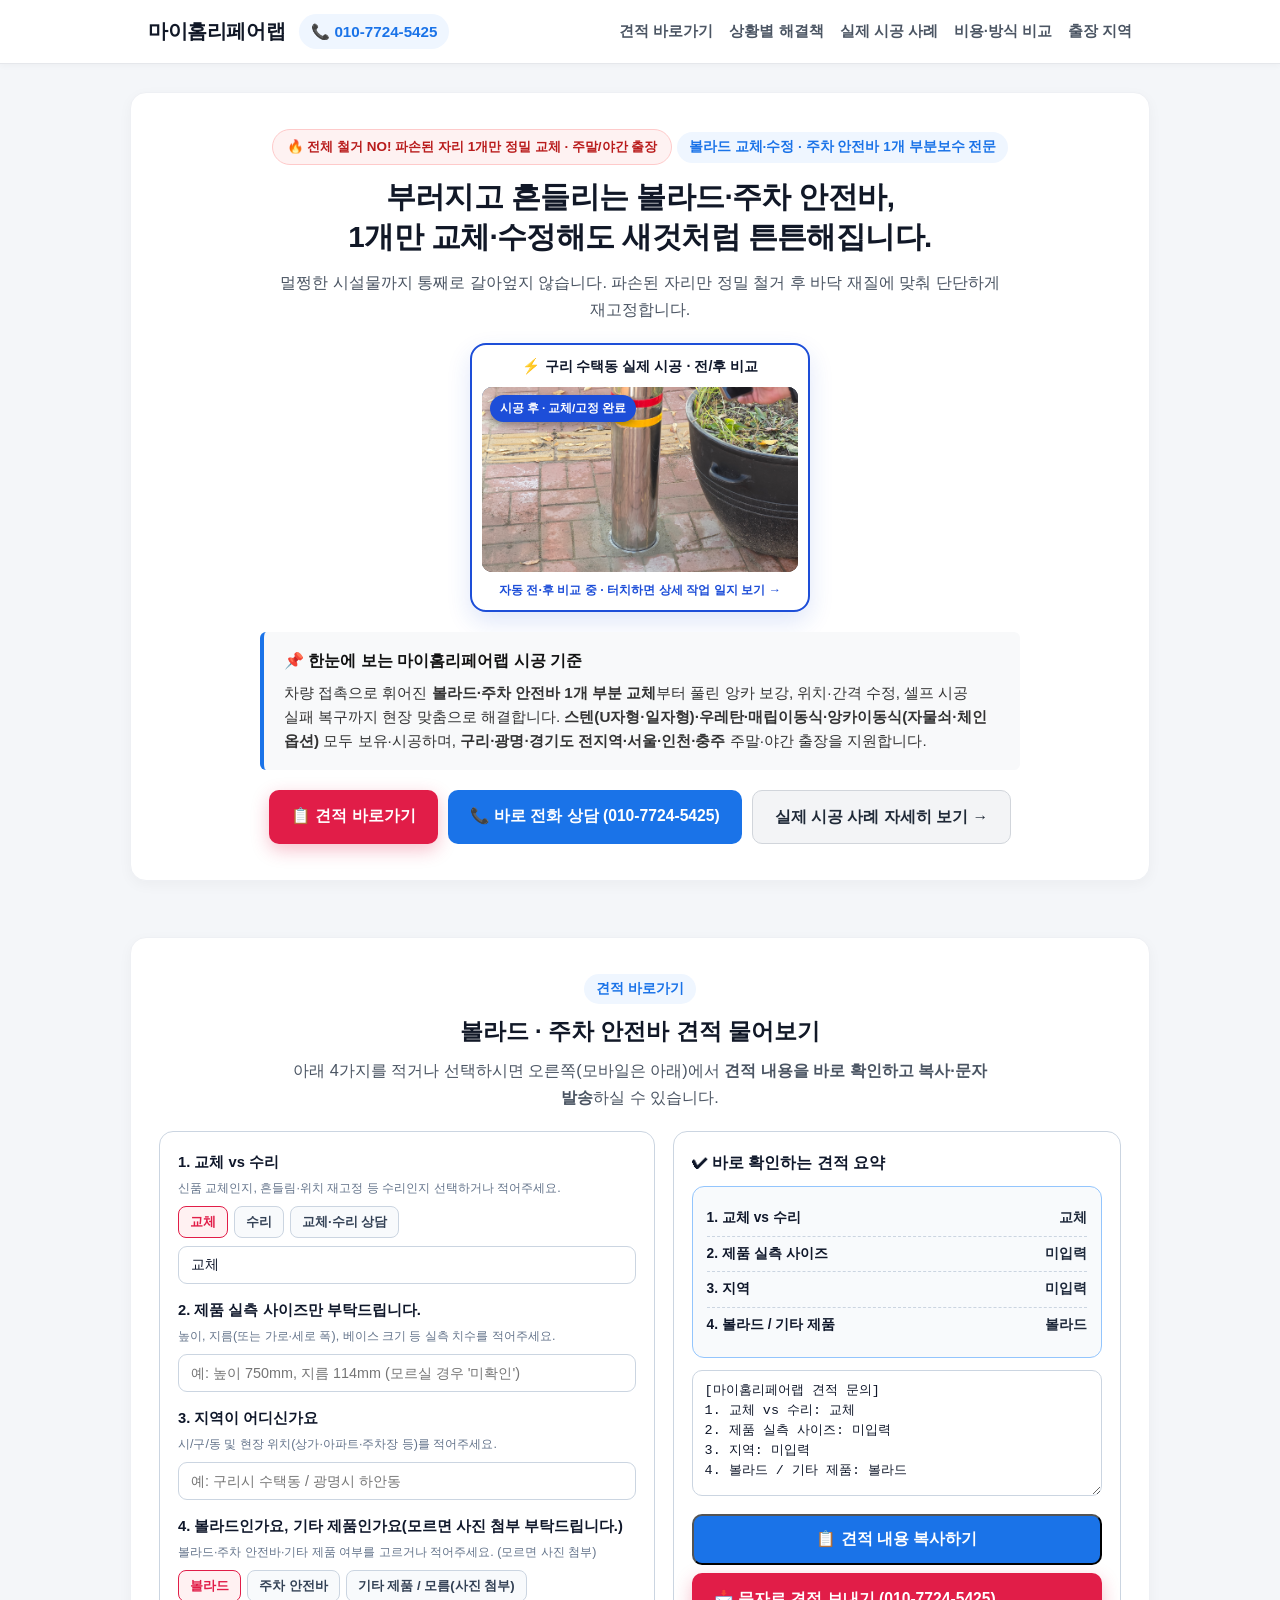
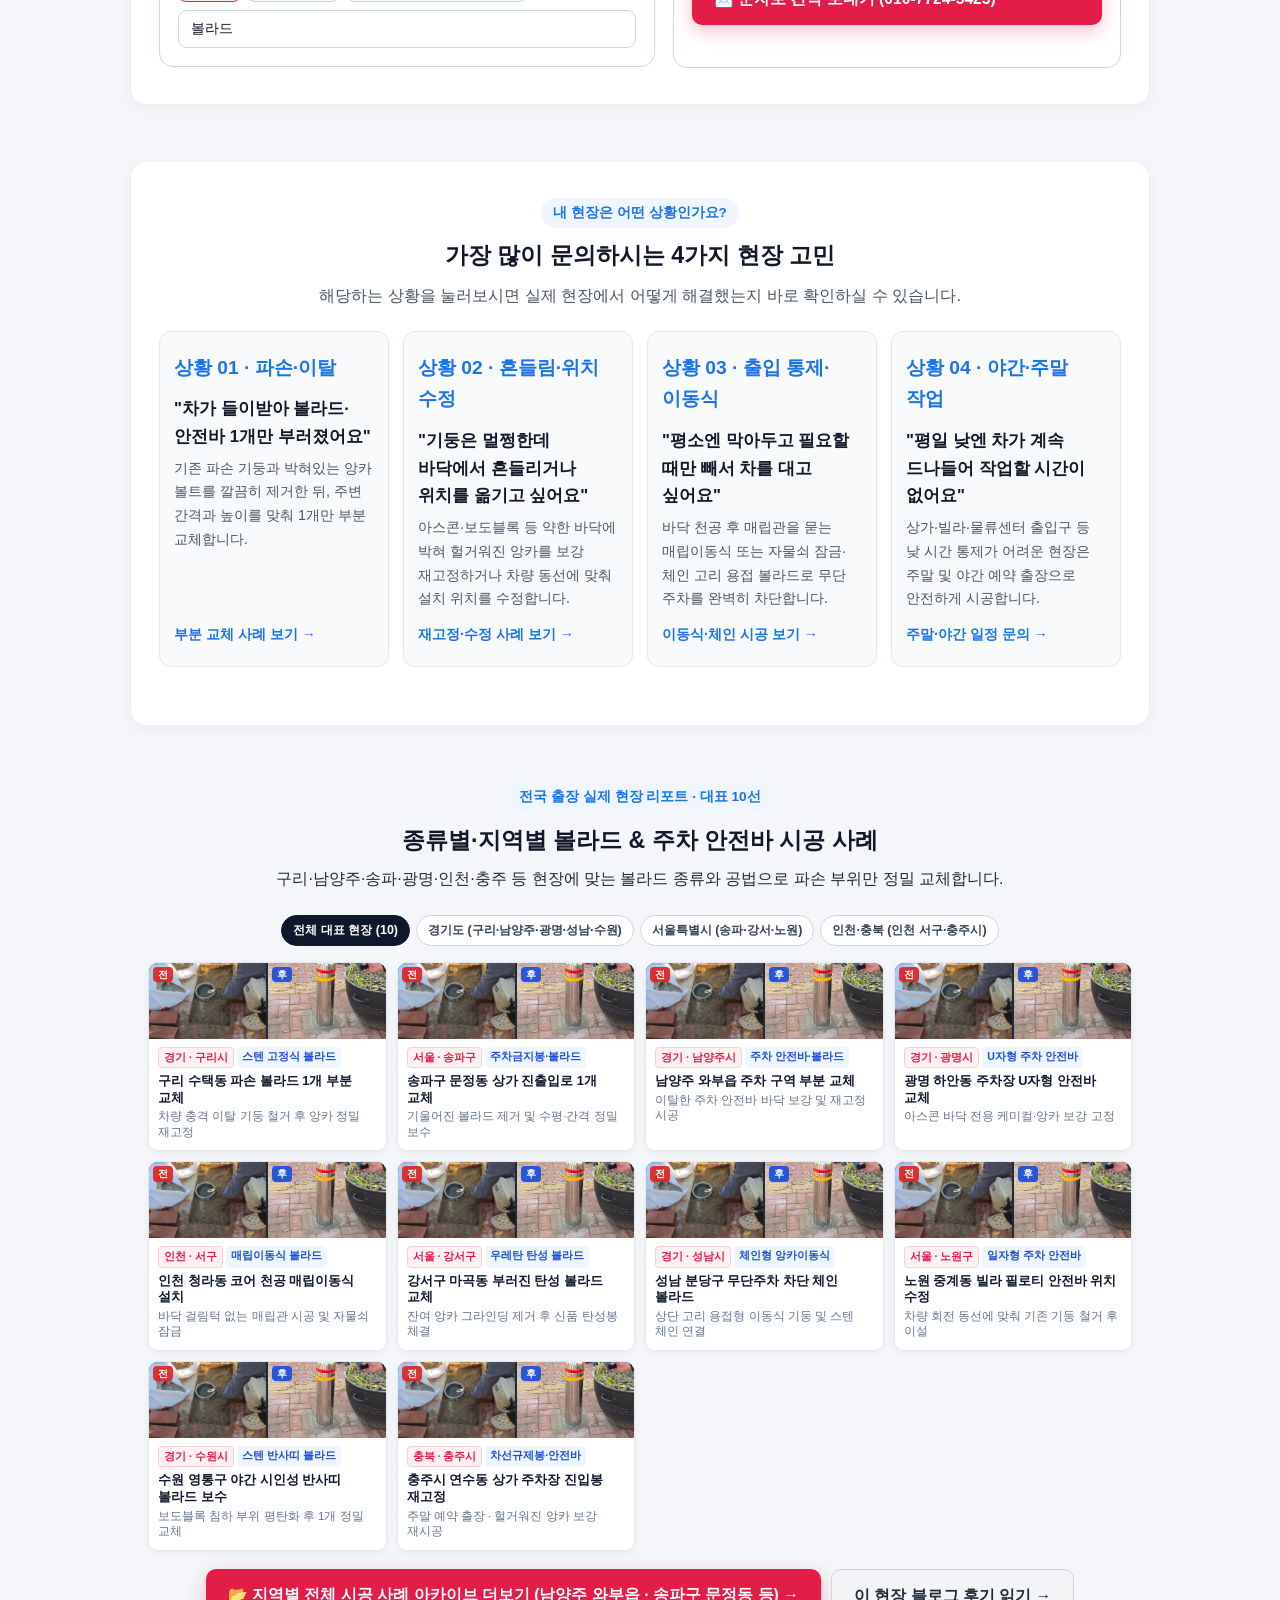
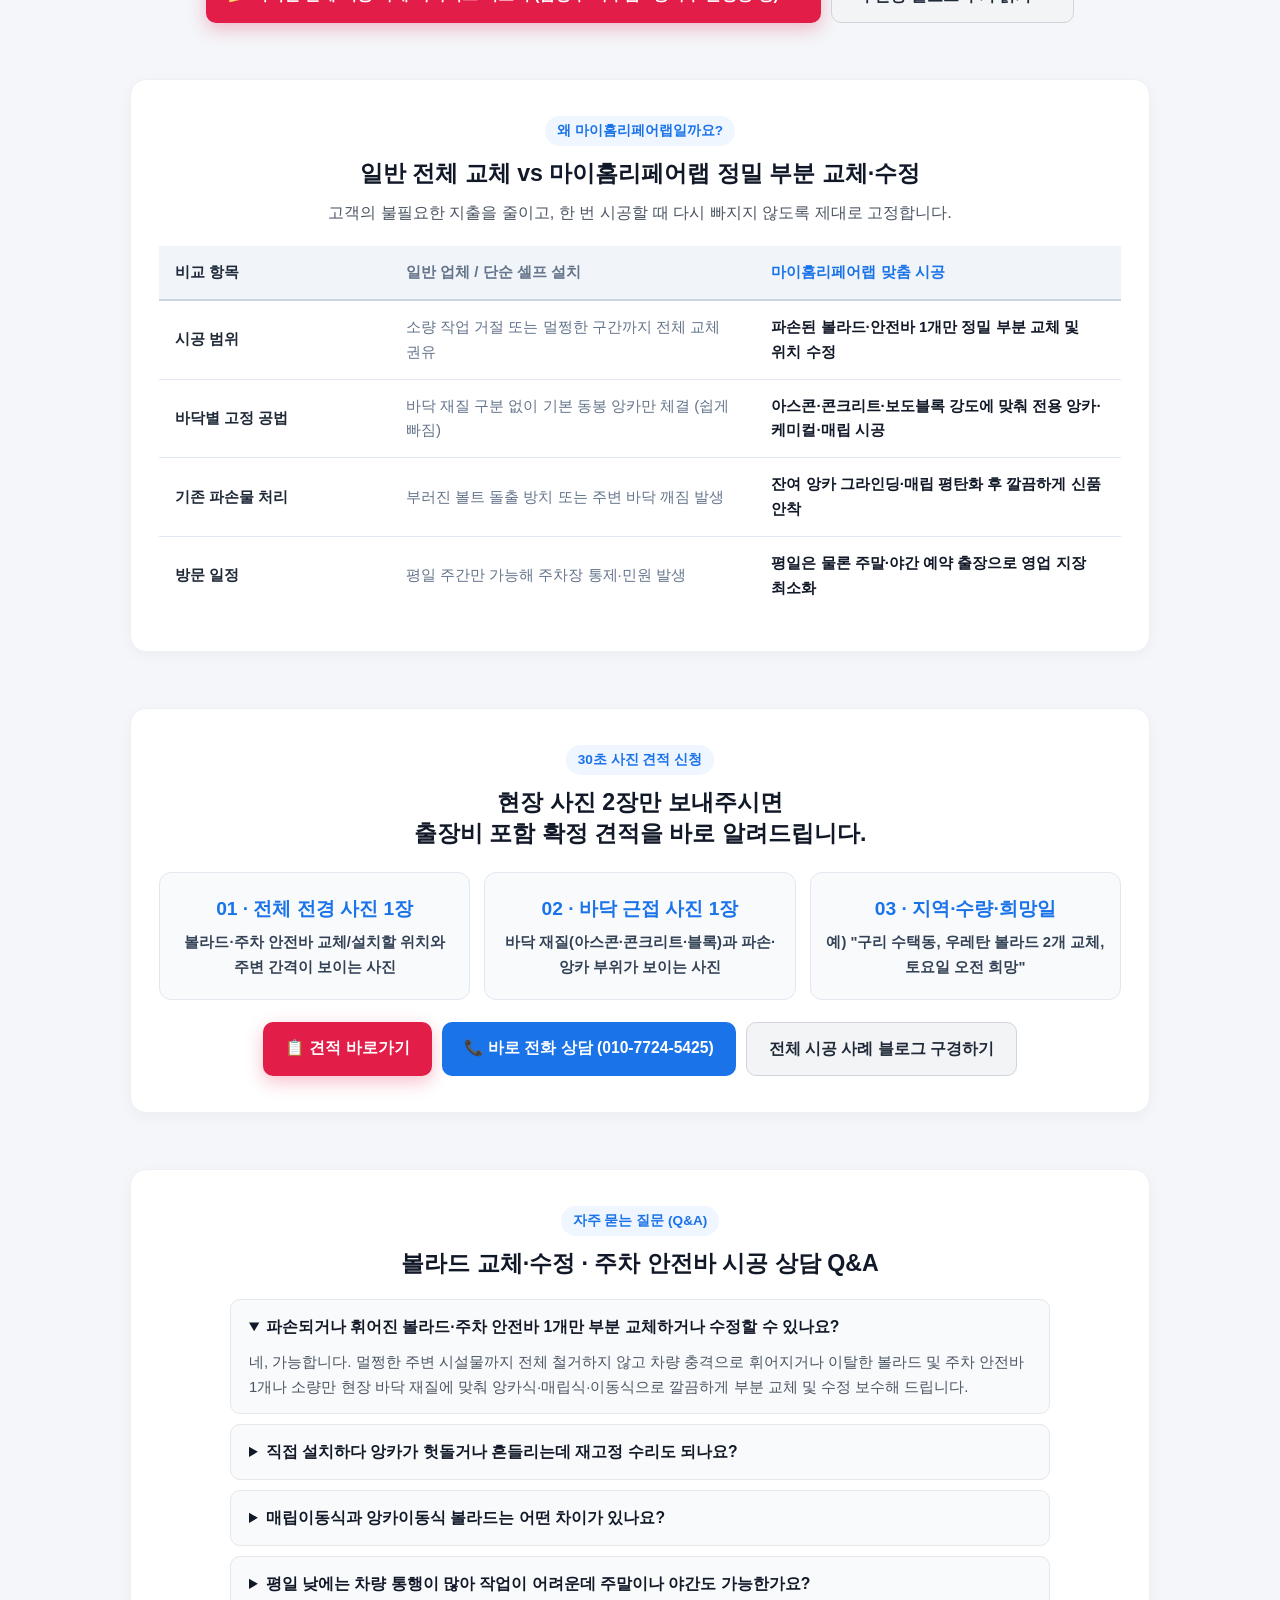
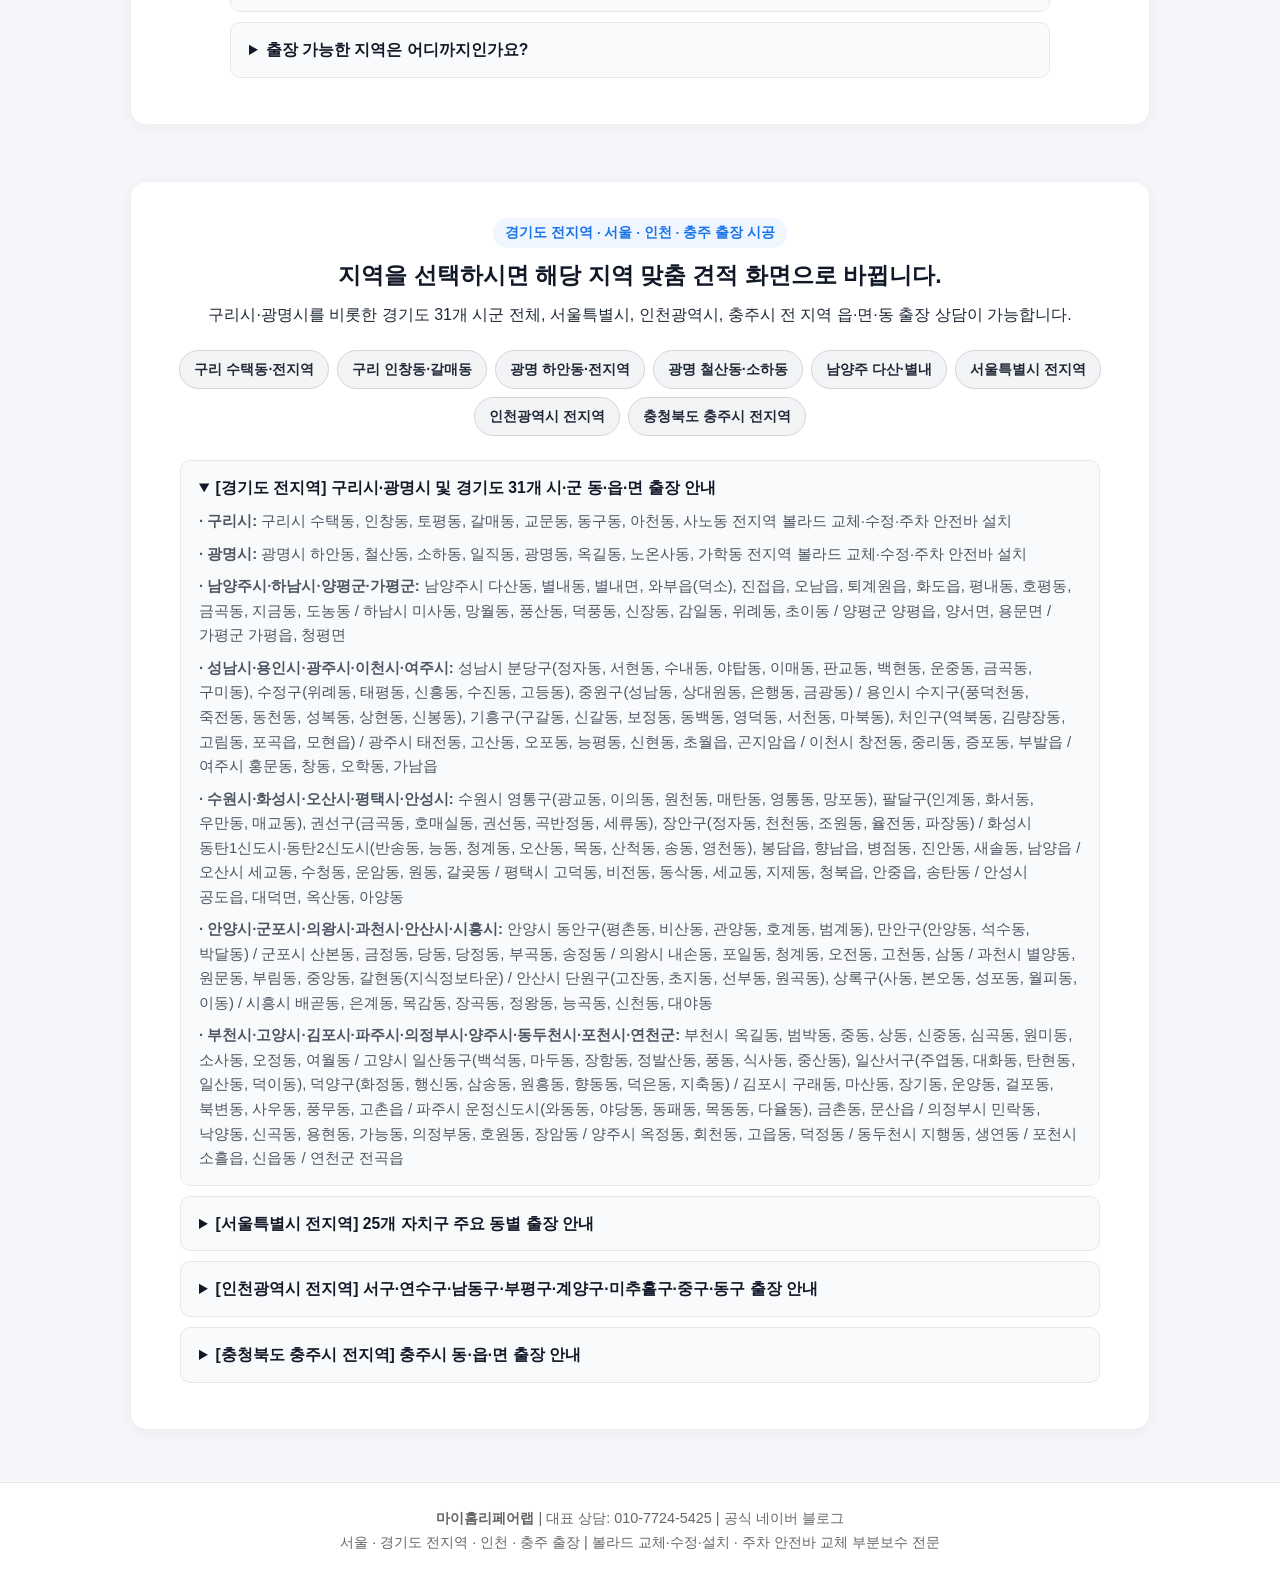
==== index.html @ a75a5968 "Update index.html" ====
<!DOCTYPE html>
<html lang="ko">
<head>
  <meta charset="utf-8" />
  <meta name="viewport" content="width=device-width, initial-scale=1" />

  <!-- 1. 기본 SEO 메타 태그 (클릭률 극대화 후킹 타이틀) -->
  <title>마이홈리페어랩 | 파손 볼라드 1개 부분교체·수정 · 주차 안전바 당일 보수 전문</title>
  <meta name="description" content="전체 철거 없이 부러진 볼라드·주차 안전바 1개만 정밀 교체! 구리·광명·서울·경기·인천·충주 출장, 주말·야간 시공 가능. 사진 2장이면 출장비 포함 확정 견적 010-7724-5425." />
  <meta name="keywords" content="마이홈리페어랩, 볼라드 교체, 볼라드 수정, 볼라드 설치, 볼라드 부분보수, 주차 안전바 교체, 주차 안전바 설치, 주차금지봉 교체, 차선규제봉 수리, 매립이동식 볼라드, 앙카식 볼라드, 우레탄 볼라드, 스텐 볼라드, 구리 수택동 볼라드, 광명 하안동 주차 안전바, 서울 경기 인천 충주 볼라드" />
  <link rel="canonical" href="https://organiccej.github.io/" />

  <!-- 2. 네이버 & 구글 검색 대표 썸네일(미리보기 사진) 강제 노출 세팅 -->
  <meta name="image" content="https://organiccej.github.io/assets/bollard_after.jpg" />
  <meta property="og:site_name" content="마이홈리페어랩" />
  <meta property="og:locale" content="ko_KR" />
  <meta property="og:type" content="website" />
  <meta property="og:title" content="부러진 볼라드·주차 안전바 1개만 교체! 출장비 포함 사진 견적 | 마이홈리페어랩" />
  <meta property="og:description" content="멀쩡한 바닥까지 다 뜯지 마세요. 파손된 자리만 정밀 철거 후 단단하게 재고정합니다. (서울·경기·인천·충주 주말·야간 출장)" />
  <meta property="og:url" content="https://organiccej.github.io/" />
  <meta property="og:image" content="https://organiccej.github.io/assets/bollard_after.jpg" />
  <meta property="og:image:secure_url" content="https://organiccej.github.io/assets/bollard_after.jpg" />
  <meta property="og:image:type" content="image/jpeg" />
  <meta property="og:image:width" content="1200" />
  <meta property="og:image:height" content="630" />
  <meta property="og:image:alt" content="마이홈리페어랩 파손 볼라드 및 주차 안전바 신품 교체 완료 시공 후 사진" />

  <meta name="twitter:card" content="summary_large_image" />
  <meta name="twitter:title" content="부러진 볼라드·주차 안전바 1개만 교체! | 마이홈리페어랩" />
  <meta name="twitter:description" content="사진 2장이면 출장비 포함 확정 견적 안내. 구리·광명·서울·경기·인천·충주 출장 시공." />
  <meta name="twitter:image" content="https://organiccej.github.io/assets/bollard_after.jpg" />

  <link href="styles.css" rel="stylesheet" />

  <!-- 지역명(CTA 포인트) 강조 + 후킹 배지 + 최상단 미니 GIF 전·후 자동 비교 + 견적 바로가기 + 모바일 최적화 컴팩트 10선 스타일 -->
  <style>
    /* 최상단 신뢰 & 후킹 배지 */
    .trust-hook-bar {
      display: inline-flex;
      flex-wrap: wrap;
      align-items: center;
      justify-content: center;
      gap: 6px;
      background: #fef2f2;
      border: 1px solid #fecaca;
      color: #b91c1c;
      font-size: 0.84rem;
      font-weight: 800;
      padding: 6px 14px;
      border-radius: 999px;
      margin-bottom: 12px;
    }

    /* 제목(H1) 안의 지역명 강조 */
    .h1 .region-cta-text {
      display: inline-block;
      color: #e11d48;
      font-size: 1.25em;
      font-weight: 900;
      background: #fff1f2;
      border-bottom: 3px solid #e11d48;
      padding: 0 8px;
      border-radius: 6px;
      margin-right: 4px;
      line-height: 1.25;
    }

    /* 상단 태그 및 요약 박스 안의 지역명 강조 */
    .tag .region-cta-text,
    .aeo-summary .region-cta-text,
    .mini-gif-title .region-cta-text {
      color: #e11d48;
      font-size: 1.15em;
      font-weight: 900;
    }

    /* 견적 받기 버튼 안의 지역명 강조 */
    .button .region-cta-text {
      display: inline-block;
      background: #ffffff;
      color: #e11d48;
      font-size: 1.18em;
      font-weight: 900;
      padding: 2px 10px;
      border-radius: 6px;
      margin-right: 6px;
      box-shadow: 0 2px 6px rgba(0, 0, 0, 0.15);
    }

    /* 기본 CTA 버튼도 처음부터 시선을 끌도록 강조 */
    .cta-main-btn {
      background: #e11d48 !important;
      color: #ffffff !important;
      font-weight: 800;
      box-shadow: 0 6px 18px rgba(225, 29, 72, 0.28);
      transition: transform 0.15s ease, background 0.15s ease;
    }
    .cta-main-btn:hover {
      background: #be123c !important;
      transform: translateY(-1px);
    }

    /* 지역 선택 시 견적 버튼 더욱 강렬한 CTA 전환 */
    .button.region-active-btn {
      background: #e11d48 !important;
      color: #ffffff !important;
      font-size: 1.08rem;
      padding: 15px 24px;
      box-shadow: 0 8px 22px rgba(225, 29, 72, 0.38);
    }

    /* 최상단 아담한 미니 GIF형 Before/After 자동 비교 박스 */
    .mini-gif-wrap {
      max-width: 340px;
      margin: 16px auto 20px;
      background: #ffffff;
      border: 2.5px solid #1d4ed8;
      border-radius: 16px;
      padding: 10px;
      box-shadow: 0 10px 25px rgba(29, 78, 216, 0.14);
      transition: transform 0.2s ease;
    }
    .mini-gif-wrap:hover {
      transform: translateY(-2px);
    }
    .mini-gif-title {
      font-size: 0.9rem;
      font-weight: 900;
      color: #0f172a;
      margin-bottom: 8px;
      display: flex;
      align-items: center;
      justify-content: center;
      gap: 5px;
    }
    .mini-gif-stage {
      position: relative;
      width: 100%;
      height: 185px;
      border-radius: 10px;
      overflow: hidden;
      background: #0f172a;
    }
    .mini-gif-stage img {
      position: absolute;
      inset: 0;
      width: 100%;
      height: 100%;
      object-fit: cover;
      display: block !important;
    }
    .mini-gif-badge {
      position: absolute;
      top: 8px;
      left: 8px;
      padding: 4px 10px;
      border-radius: 999px;
      font-size: 0.74rem;
      font-weight: 900;
      color: #ffffff;
      letter-spacing: -0.01em;
      box-shadow: 0 3px 8px rgba(0, 0, 0, 0.35);
    }
    .badge-before { background: #dc2626; }
    .badge-after { background: #1d4ed8; }

    /* 3.6초 주기로 시공 전 -> 시공 후 자동 교차 */
    .gif-layer-after {
      animation: beforeAfterBlink 3.6s infinite;
    }
    @keyframes beforeAfterBlink {
      0%, 44% { opacity: 0; }
      50%, 94% { opacity: 1; }
      100% { opacity: 0; }
    }
    .mini-gif-caption {
      margin-top: 8px;
      font-size: 0.78rem;
      color: #1d4ed8;
      font-weight: 800;
    }

    /* 견적 바로가기 4문항 + 실시간 요약 확인 박스 스타일 */
    .quote-grid {
      display: grid;
      grid-template-columns: 1.05fr 0.95fr;
      gap: 18px;
      margin-top: 20px;
      text-align: left;
      align-items: start;
    }
    @media (max-width: 820px) {
      .quote-grid { grid-template-columns: 1fr; }
    }
    .quote-box {
      background: #ffffff;
      border: 1.5px solid #cbd5e1;
      border-radius: 14px;
      padding: 18px;
    }
    .quote-item {
      margin-bottom: 14px;
    }
    .quote-item:last-child {
      margin-bottom: 0;
    }
    .quote-label {
      display: block;
      font-size: 0.92rem;
      font-weight: 800;
      color: #0f172a;
      margin-bottom: 4px;
    }
    .quote-help {
      display: block;
      font-size: 0.78rem;
      color: #64748b;
      margin-bottom: 7px;
    }
    .quote-chips {
      display: flex;
      flex-wrap: wrap;
      gap: 6px;
      margin-bottom: 8px;
    }
    .quote-chip-btn {
      background: #f8fafc;
      border: 1px solid #cbd5e1;
      color: #334155;
      padding: 6px 11px;
      border-radius: 8px;
      font-size: 0.82rem;
      font-weight: 700;
      cursor: pointer;
    }
    .quote-chip-btn.is-selected {
      background: #fff1f2;
      border-color: #e11d48;
      color: #e11d48;
    }
    .quote-input {
      width: 100%;
      padding: 10px 12px;
      border: 1px solid #cbd5e1;
      border-radius: 9px;
      font-size: 0.9rem;
      color: #0f172a;
      background: #ffffff;
    }
    .quote-input:focus {
      outline: none;
      border-color: #1d4ed8;
    }
    .quote-preview-card {
      background: #f8fafc;
      border: 1.5px solid #93c5fd;
      border-radius: 12px;
      padding: 14px;
      margin-bottom: 12px;
    }
    .quote-preview-line {
      display: flex;
      justify-content: space-between;
      gap: 10px;
      padding: 6px 0;
      border-bottom: 1px dashed #cbd5e1;
      font-size: 0.86rem;
    }
    .quote-preview-line:last-child {
      border-bottom: none;
    }
    .quote-preview-k {
      font-weight: 800;
      color: #0f172a;
      flex-shrink: 0;
    }
    .quote-preview-v {
      color: #1e293b;
      text-align: right;
      font-weight: 600;
    }
    .quote-textarea {
      width: 100%;
      min-height: 126px;
      padding: 10px 12px;
      border: 1px solid #cbd5e1;
      border-radius: 10px;
      background: #ffffff;
      font-size: 0.84rem;
      line-height: 1.5;
      color: #0f172a;
      margin-bottom: 10px;
      resize: vertical;
    }
    .quote-actions {
      display: flex;
      flex-direction: column;
      gap: 8px;
    }
    .quote-copy-status {
      margin-top: 6px;
      font-size: 0.8rem;
      font-weight: 800;
      color: #0d9488;
      min-height: 18px;
      text-align: center;
    }

    /* 컴팩트 10개 사례 그리드: 모바일에서도 작고 선명하게 보이도록 고정 */
    #photos.service-before-after {
      display: block !important;
      visibility: visible !important;
      opacity: 1 !important;
    }
    .mini-filter-bar {
      display: flex !important;
      flex-wrap: wrap;
      justify-content: center;
      gap: 6px;
      margin: 14px 0 16px;
    }
    .mini-filter-btn {
      background: #ffffff;
      border: 1px solid #cbd5e1;
      color: #334155;
      padding: 6px 11px;
      border-radius: 999px;
      font-size: 0.78rem;
      font-weight: 800;
      cursor: pointer;
    }
    .mini-filter-btn.active,
    .mini-filter-btn:hover {
      background: #0f172a;
      color: #ffffff;
      border-color: #0f172a;
    }
    .compact-case-grid {
      display: grid !important;
      grid-template-columns: repeat(4, 1fr) !important;
      gap: 10px !important;
      width: 100%;
    }
    @media (max-width: 960px) {
      .compact-case-grid {
        grid-template-columns: repeat(3, 1fr) !important;
      }
    }
    @media (max-width: 640px) {
      .compact-case-grid {
        grid-template-columns: repeat(2, 1fr) !important;
        gap: 8px !important;
      }
    }
    .compact-card {
      display: flex !important;
      flex-direction: column !important;
      background: #ffffff;
      border: 1px solid #e2e8f0;
      border-radius: 10px;
      overflow: hidden;
      box-shadow: 0 2px 8px rgba(15, 23, 42, 0.05);
      min-width: 0;
    }
    .compact-card.is-hidden {
      display: none !important;
    }
    .compact-ba {
      display: grid !important;
      grid-template-columns: 1fr 1fr !important;
      gap: 2px;
      background: #1e293b;
      width: 100%;
    }
    .c-img-box {
      position: relative;
      width: 100%;
      height: 76px !important;
      overflow: hidden;
      background: #334155;
    }
    @media (max-width: 640px) {
      .c-img-box {
        height: 62px !important;
      }
    }
    .c-img-box img {
      position: static !important;
      width: 100% !important;
      height: 100% !important;
      max-width: 100% !important;
      object-fit: cover !important;
      display: block !important;
    }
    .c-tag {
      position: absolute;
      top: 4px;
      left: 4px;
      padding: 1px 5px;
      border-radius: 4px;
      font-size: 0.64rem;
      font-weight: 900;
      color: #ffffff;
      line-height: 1.3;
    }
    .c-tag.before { background: rgba(220, 38, 38, 0.92); }
    .c-tag.after { background: rgba(29, 78, 216, 0.92); }
    .compact-body {
      padding: 8px 9px 10px;
      text-align: left;
      flex: 1;
    }
    .compact-badges {
      display: flex;
      flex-wrap: wrap;
      gap: 3px;
      margin-bottom: 5px;
    }
    .b-city {
      background: #fff1f2;
      color: #e11d48;
      border: 1px solid #fecdd3;
      font-size: 0.66rem;
      font-weight: 800;
      padding: 1px 5px;
      border-radius: 4px;
    }
    .b-type {
      background: #eff6ff;
      color: #1d4ed8;
      font-size: 0.66rem;
      font-weight: 800;
      padding: 1px 5px;
      border-radius: 4px;
    }
    .compact-body h3 {
      font-size: 0.8rem;
      font-weight: 800;
      color: #0f172a;
      margin: 0 0 3px;
      line-height: 1.3;
    }
    .compact-body p {
      font-size: 0.72rem;
      color: #64748b;
      margin: 0;
      line-height: 1.35;
    }
  </style>

  <!-- 3. SEO & AEO 구조화 데이터 (검색 결과 썸네일 + 대표 이미지 연결) -->
  <script type="application/ld+json">
  {
    "@context": "https://schema.org",
    "@graph": [
      {
        "@type": "HomeAndConstructionBusiness",
        "@id": "https://organiccej.github.io/#business",
        "name": "마이홈리페어랩",
        "url": "https://organiccej.github.io/",
        "telephone": "010-7724-5425",
        "image": [
          "https://organiccej.github.io/assets/bollard_after.jpg",
          "https://organiccej.github.io/assets/bollard_before.jpg"
        ],
        "sameAs": [
          "https://blog.naver.com/realcharming-",
          "https://blog.naver.com/realcharming-/224472129618"
        ],
        "areaServed": [
          { "@type": "AdministrativeArea", "name": "서울특별시 전지역" },
          { "@type": "AdministrativeArea", "name": "경기도 전지역" },
          { "@type": "AdministrativeArea", "name": "인천광역시 전지역" },
          { "@type": "City", "name": "충주시" },
          { "@type": "City", "name": "구리시" },
          { "@type": "City", "name": "광명시" }
        ],
        "knowsAbout": [
          "볼라드 교체 및 파손 부위 수정 보수",
          "주차 안전바 교체 및 신규 설치",
          "매립이동식 볼라드 및 앙카식 볼라드 시공",
          "스텐 볼라드 및 우레탄 탄성 볼라드 부분 교체",
          "주차금지봉 및 차선규제봉 재고정 수리"
        ]
      },
      {
        "@type": "WebPage",
        "@id": "https://organiccej.github.io/#webpage",
        "url": "https://organiccej.github.io/",
        "name": "마이홈리페어랩 | 파손 볼라드 1개 부분교체·수정 · 주차 안전바 보수 전문",
        "inLanguage": "ko-KR",
        "primaryImageOfPage": {
          "@type": "ImageObject",
          "url": "https://organiccej.github.io/assets/bollard_after.jpg",
          "width": 1200,
          "height": 630
        }
      },
      {
        "@type": "FAQPage",
        "mainEntity": [
          {
            "@type": "Question",
            "name": "파손되거나 휘어진 볼라드·주차 안전바 1개만 부분 교체하거나 수정할 수 있나요?",
            "acceptedAnswer": {
              "@type": "Answer",
              "text": "네, 가능합니다. 멀쩡한 주변 시설물까지 전체 철거하지 않고 차량 충격으로 휘어지거나 이탈한 볼라드 및 주차 안전바 1개·소량만 바닥 상태(아스콘·콘크리트·보도블록)에 맞춰 앙카식·매립식·이동식으로 깔끔하게 부분 교체 및 수정 보수해 드립니다."
            }
          },
          {
            "@type": "Question",
            "name": "직접 자재를 사서 설치하려다 앙카 고정이 안 되거나 흔들리는데 수리해 주시나요?",
            "acceptedAnswer": {
              "@type": "Answer",
              "text": "네, 아스콘이나 얇은 콘크리트 바닥은 일반 앙카로 시공하면 쉽게 빠집니다. 기존 부실 시공된 앙카를 철거한 뒤 바닥 강도에 맞는 케미컬 앙카·매립관 보강 공법으로 흔들림 없이 재시공해 드립니다."
            }
          },
          {
            "@type": "Question",
            "name": "볼라드와 주차 안전바 종류·고정 방식은 현장에 맞게 추천해 주시나요?",
            "acceptedAnswer": {
              "@type": "Answer",
              "text": "네, 설치 목적과 차량 통행량에 따라 스텐(스테인리스) U자형·일자형·라운드형 볼라드, 충격 복원력이 좋은 우레탄·탄성 주차 안전바, 차량 진입 통제를 위한 매립이동식·앙카이동식(자물쇠 잠금 및 체인 고리 용접 옵션) 중 현장에 가장 알맞은 제품과 고정 방식을 안내해 드립니다."
            }
          },
          {
            "@type": "Question",
            "name": "평일 낮에는 주차장 통제가 어려운데 주말이나 야간 시공도 되나요?",
            "acceptedAnswer": {
              "@type": "Answer",
              "text": "네, 상가·오피스 주차장, 물류센터, 아파트 출입구 등 평일 주간 작업이 어려운 현장을 위해 주말 및 야간 예약 출장 시공을 지원합니다."
            }
          },
          {
            "@type": "Question",
            "name": "출장 가능한 지역 범위는 어디까지인가요?",
            "acceptedAnswer": {
              "@type": "Answer",
              "text": "구리시·광명시를 비롯한 경기도 31개 시·군 전지역과 서울특별시 전 구, 인천광역시 전지역, 그리고 충청북도 충주시 전지역까지 사진 상담 후 일정을 맞춰 직접 출장 시공합니다."
            }
          }
        ]
      }
    ]
  }
  </script>
</head>
<body>

  <!-- 상단 고정 헤더 -->
  <header class="header">
    <div class="container header-inner">
      <div class="identity">
        <a class="brand" href="index.html">마이홈리페어랩</a>
        <a aria-label="전화 상담 010-7724-5425" class="phone" href="tel:010-7724-5425">📞 010-7724-5425</a>
      </div>
      <nav aria-label="주요 메뉴" class="nav">
        <a href="#quick-quote">견적 바로가기</a>
        <a href="#situations">상황별 해결책</a>
        <a href="#photos">실제 시공 사례</a>
        <a href="#compare">비용·방식 비교</a>
        <a href="#region-directory">출장 지역</a>
      </nav>
    </div>
  </header>

  <main>
    <!-- 1. 고객 공감형 Hero 섹션 + 후킹 배지 + 최상단 미니 GIF형 전·후 비교 박스 -->
    <section class="section">
      <div class="container panel center">
        <div class="trust-hook-bar">
          <span>🔥 전체 철거 NO! 파손된 자리 1개만 정밀 교체 · 주말/야간 출장</span>
        </div>
        <p class="tag"><span class="dynamic-region-prefix"></span>볼라드 교체·수정 · 주차 안전바 1개 부분보수 전문</p>
        <h1 class="h1"><span class="dynamic-region-prefix"></span>부러지고 흔들리는 볼라드·주차 안전바,<br />1개만 교체·수정해도 새것처럼 튼튼해집니다.</h1>
        <p class="lead">멀쩡한 시설물까지 통째로 갈아엎지 않습니다. 파손된 자리만 정밀 철거 후 바닥 재질에 맞춰 단단하게 재고정합니다.</p>

        <!-- 최상단 후킹 미니 GIF형 전·후 자동 비교 위젯 -->
        <a aria-label="실제 볼라드 교체 전후 사례 블로그 보기" class="mini-gif-wrap" href="https://blog.naver.com/realcharming-/224472129618" rel="noopener noreferrer" style="display:block; text-decoration:none;" target="_blank">
          <div class="mini-gif-title">
            <span>⚡</span>
            <span><span class="dynamic-region-case">구리 수택동</span> 실제 시공 · 전/후 비교</span>
          </div>
          <div class="mini-gif-stage">
            <div>
              <img alt="구리 수택동 주차장 파손 볼라드 시공 전 상태" src="assets/bollard_before.jpg" />
              <span class="mini-gif-badge badge-before">시공 전 · 파손/이탈</span>
            </div>
            <div class="gif-layer-after">
              <img alt="구리 수택동 주차장 파손 볼라드 신품 교체 및 앙카 고정 완료 후 대표 사진" src="assets/bollard_after.jpg" />
              <span class="mini-gif-badge badge-after">시공 후 · 교체/고정 완료</span>
            </div>
          </div>
          <div class="mini-gif-caption">자동 전·후 비교 중 · 터치하면 상세 작업 일지 보기 →</div>
        </a>

        <!-- AEO(AI 검색 답변 추출 최적화) 핵심 요약 박스 -->
        <div class="aeo-summary" style="background:#f8f9fa; border-left:4px solid #1a73e8; padding:16px 20px; margin:20px auto; max-width:760px; text-align:left; border-radius:6px;">
          <strong style="display:block; margin-bottom:6px; color:#111;">📌 한눈에 보는 마이홈리페어랩 <span class="dynamic-region-prefix"></span>시공 기준</strong>
          <p style="margin:0; font-size:0.95rem; line-height:1.6; color:#333;">
            차량 접촉으로 휘어진 <strong>볼라드·주차 안전바 1개 부분 교체</strong>부터 풀린 앙카 보강, 위치·간격 수정, 셀프 시공 실패 복구까지 현장 맞춤으로 해결합니다. <strong>스텐(U자형·일자형)·우레탄·매립이동식·앙카이동식(자물쇠·체인 옵션)</strong> 모두 보유·시공하며, <strong><span class="dynamic-region-highlight">구리·광명·경기도 전지역·서울·인천·충주</span></strong> 주말·야간 출장을 지원합니다.
          </p>
        </div>

        <div class="buttons">
          <a class="button cta-main-btn" href="#quick-quote">📋 <span class="dynamic-region-prefix"></span>견적 바로가기</a>
          <a class="button" href="tel:010-7724-5425">📞 바로 전화 상담 (010-7724-5425)</a>
          <a aria-label="마이홈리페어랩 실제 볼라드 시공 사례 블로그 보기 (새 창)" class="button alt" href="https://blog.naver.com/realcharming-/224472129618" rel="noopener noreferrer" target="_blank">실제 시공 사례 자세히 보기 →</a>
        </div>
      </div>
    </section>

    <!-- 1-2. 견적 바로가기 (4개 항목 입력 + 바로 확인용 요약/복사/문자 발송) -->
    <section class="section" id="quick-quote">
      <div class="container panel center">
        <p class="tag">견적 바로가기</p>
        <h2 class="h2"><span class="dynamic-region-prefix"></span>볼라드 · 주차 안전바 견적 물어보기</h2>
        <p class="section-lead">아래 4가지를 적거나 선택하시면 오른쪽(모바일은 아래)에서 <strong>견적 내용을 바로 확인하고 복사·문자 발송</strong>하실 수 있습니다.</p>

        <div class="quote-grid">
          <div class="quote-box">
            <div class="quote-item">
              <label class="quote-label" for="q1Input">1. 교체 vs 수리</label>
              <span class="quote-help">신품 교체인지, 흔들림·위치 재고정 등 수리인지 선택하거나 적어주세요.</span>
              <div class="quote-chips" data-qtarget="q1Input">
                <button type="button" class="quote-chip-btn is-selected" data-qval="교체">교체</button>
                <button type="button" class="quote-chip-btn" data-qval="수리">수리</button>
                <button type="button" class="quote-chip-btn" data-qval="교체 및 수리 상담">교체·수리 상담</button>
              </div>
              <input id="q1Input" class="quote-input" type="text" value="교체" placeholder="예: 교체 / 수리 / 1개 부분 교체" />
            </div>

            <div class="quote-item">
              <label class="quote-label" for="q2Input">2. 제품 실측 사이즈만 부탁드립니다.</label>
              <span class="quote-help">높이, 지름(또는 가로·세로 폭), 베이스 크기 등 실측 치수를 적어주세요.</span>
              <input id="q2Input" class="quote-input" type="text" placeholder="예: 높이 750mm, 지름 114mm (모르실 경우 '미확인')" />
            </div>

            <div class="quote-item">
              <label class="quote-label" for="q3Input">3. 지역이 어디신가요</label>
              <span class="quote-help">시/구/동 및 현장 위치(상가·아파트·주차장 등)를 적어주세요.</span>
              <input id="q3Input" class="quote-input" type="text" placeholder="예: 구리시 수택동 / 광명시 하안동" />
            </div>

            <div class="quote-item">
              <label class="quote-label" for="q4Input">4. 볼라드인가요, 기타 제품인가요(모르면 사진 첨부 부탁드립니다.)</label>
              <span class="quote-help">볼라드·주차 안전바·기타 제품 여부를 고르거나 적어주세요. (모르면 사진 첨부)</span>
              <div class="quote-chips" data-qtarget="q4Input">
                <button type="button" class="quote-chip-btn is-selected" data-qval="볼라드">볼라드</button>
                <button type="button" class="quote-chip-btn" data-qval="주차 안전바">주차 안전바</button>
                <button type="button" class="quote-chip-btn" data-qval="기타 제품(모름·사진 첨부 부탁드립니다.)">기타 제품 / 모름(사진 첨부)</button>
              </div>
              <input id="q4Input" class="quote-input" type="text" value="볼라드" placeholder="예: 볼라드 / 주차 안전바 / 기타 제품(모름·사진 첨부)" />
            </div>
          </div>

          <div class="quote-box">
            <strong style="display:block; font-size:0.98rem; color:#0f172a; margin-bottom:10px;">✔ 바로 확인하는 견적 요약</strong>

            <div class="quote-preview-card">
              <div class="quote-preview-line">
                <span class="quote-preview-k">1. 교체 vs 수리</span>
                <span class="quote-preview-v" id="prevQ1">교체</span>
              </div>
              <div class="quote-preview-line">
                <span class="quote-preview-k">2. 제품 실측 사이즈</span>
                <span class="quote-preview-v" id="prevQ2">미입력</span>
              </div>
              <div class="quote-preview-line">
                <span class="quote-preview-k">3. 지역</span>
                <span class="quote-preview-v" id="prevQ3">미입력</span>
              </div>
              <div class="quote-preview-line">
                <span class="quote-preview-k">4. 볼라드 / 기타 제품</span>
                <span class="quote-preview-v" id="prevQ4">볼라드</span>
              </div>
            </div>

            <textarea id="quoteSummaryText" class="quote-textarea" readonly></textarea>

            <div class="quote-actions">
              <button type="button" class="button" id="copyQuoteSummaryBtn">📋 견적 내용 복사하기</button>
              <a class="button cta-main-btn" id="smsQuoteSummaryBtn" href="sms:010-7724-5425">📩 문자로 견적 보내기 (010-7724-5425)</a>
            </div>
            <div class="quote-copy-status" id="quoteCopyStatus"></div>
          </div>
        </div>
      </div>
    </section>

    <!-- 2. 고객 상황별 빠른 자가진단 카드 -->
    <section class="section" id="situations">
      <div class="container panel">
        <div class="center">
          <p class="tag">내 현장은 어떤 상황인가요?</p>
          <h2 class="h2">가장 많이 문의하시는 4가지 현장 고민</h2>
          <p class="section-lead">해당하는 상황을 눌러보시면 실제 현장에서 어떻게 해결했는지 바로 확인하실 수 있습니다.</p>
        </div>

        <div class="steps-grid" style="grid-template-columns: repeat(auto-fit, minmax(220px, 1fr)); text-align:left; margin-top:22px;">
          <div style="display:flex; flex-direction:column; justify-content:space-between;">
            <div>
              <strong>상황 01 · 파손·이탈</strong>
              <h3 style="font-size:1.05rem; margin:6px 0; color:#111827;">"차가 들이받아 볼라드·안전바 1개만 부러졌어요"</h3>
              <p style="font-weight:400; font-size:0.9rem; color:#4b5563;">기존 파손 기둥과 박혀있는 앙카 볼트를 깔끔히 제거한 뒤, 주변 간격과 높이를 맞춰 1개만 부분 교체합니다.</p>
            </div>
            <a href="https://blog.naver.com/realcharming-/224472129618" rel="noopener noreferrer" style="margin-top:12px; font-size:0.88rem; font-weight:700; color:#1a73e8;" target="_blank">부분 교체 사례 보기 →</a>
          </div>

          <div style="display:flex; flex-direction:column; justify-content:space-between;">
            <div>
              <strong>상황 02 · 흔들림·위치 수정</strong>
              <h3 style="font-size:1.05rem; margin:6px 0; color:#111827;">"기둥은 멀쩡한데 바닥에서 흔들리거나 위치를 옮기고 싶어요"</h3>
              <p style="font-weight:400; font-size:0.9rem; color:#4b5563;">아스콘·보도블록 등 약한 바닥에 박혀 헐거워진 앙카를 보강 재고정하거나 차량 동선에 맞춰 설치 위치를 수정합니다.</p>
            </div>
            <a href="https://blog.naver.com/realcharming-/224472129618" rel="noopener noreferrer" style="margin-top:12px; font-size:0.88rem; font-weight:700; color:#1a73e8;" target="_blank">재고정·수정 사례 보기 →</a>
          </div>

          <div style="display:flex; flex-direction:column; justify-content:space-between;">
            <div>
              <strong>상황 03 · 출입 통제·이동식</strong>
              <h3 style="font-size:1.05rem; margin:6px 0; color:#111827;">"평소엔 막아두고 필요할 때만 빼서 차를 대고 싶어요"</h3>
              <p style="font-weight:400; font-size:0.9rem; color:#4b5563;">바닥 천공 후 매립관을 묻는 매립이동식 또는 자물쇠 잠금·체인 고리 용접 볼라드로 무단 주차를 완벽히 차단합니다.</p>
            </div>
            <a href="https://blog.naver.com/realcharming-/224472129618" rel="noopener noreferrer" style="margin-top:12px; font-size:0.88rem; font-weight:700; color:#1a73e8;" target="_blank">이동식·체인 시공 보기 →</a>
          </div>

          <div style="display:flex; flex-direction:column; justify-content:space-between;">
            <div>
              <strong>상황 04 · 야간·주말 작업</strong>
              <h3 style="font-size:1.05rem; margin:6px 0; color:#111827;">"평일 낮엔 차가 계속 드나들어 작업할 시간이 없어요"</h3>
              <p style="font-weight:400; font-size:0.9rem; color:#4b5563;">상가·빌라·물류센터 출입구 등 낮 시간 통제가 어려운 현장은 주말 및 야간 예약 출장으로 안전하게 시공합니다.</p>
            </div>
            <a href="tel:010-7724-5425" style="margin-top:12px; font-size:0.88rem; font-weight:700; color:#1a73e8;">주말·야간 일정 문의 →</a>
          </div>
        </div>
      </div>
    </section>

    <!-- 3. 실제 작업 전·후 컴팩트 10개 쇼케이스 (모바일 2열 작게 표시 · 볼라드 종류 + 도/시 표시) -->
    <section class="section service-before-after" id="photos">
      <div class="container">
        <div class="section-head center">
          <span class="tag">전국 출장 실제 현장 리포트 · 대표 10선</span>
          <h2 class="h2">종류별·지역별 볼라드 &amp; 주차 안전바 시공 사례</h2>
          <p>구리·남양주·송파·광명·인천·충주 등 현장에 맞는 볼라드 종류와 공법으로 파손 부위만 정밀 교체합니다.</p>
        </div>

        <div class="mini-filter-bar">
          <button type="button" class="mini-filter-btn active" data-loc="all">전체 대표 현장 (10)</button>
          <button type="button" class="mini-filter-btn" data-loc="gyeonggi">경기도 (구리·남양주·광명·성남·수원)</button>
          <button type="button" class="mini-filter-btn" data-loc="seoul">서울특별시 (송파·강서·노원)</button>
          <button type="button" class="mini-filter-btn" data-loc="etc">인천·충북 (인천 서구·충주시)</button>
        </div>

        <div class="compact-case-grid" id="compactCaseGrid">

          <!-- 사례 01: 경기 구리시 -->
          <article class="compact-card" data-loc="gyeonggi">
            <div class="compact-ba">
              <div class="c-img-box">
                <img src="assets/bollard_before.jpg" alt="경기 구리시 수택동 스텐 고정식 볼라드 교체 전" loading="lazy" />
                <span class="c-tag before">전</span>
              </div>
              <div class="c-img-box">
                <img src="assets/bollard_after.jpg" alt="경기 구리시 수택동 스텐 고정식 볼라드 교체 후" loading="lazy" />
                <span class="c-tag after">후</span>
              </div>
            </div>
            <div class="compact-body">
              <div class="compact-badges">
                <span class="b-city">경기 · 구리시</span>
                <span class="b-type">스텐 고정식 볼라드</span>
              </div>
              <h3>구리 수택동 파손 볼라드 1개 부분 교체</h3>
              <p>차량 충격 이탈 기둥 철거 후 앙카 정밀 재고정</p>
            </div>
          </article>

          <!-- 사례 02: 서울 송파구 (사진 업로드 후 src를 assets/songpa_munjeong_before.jpg / after.jpg로 교체) -->
          <article class="compact-card" data-loc="seoul">
            <div class="compact-ba">
              <div class="c-img-box">
                <img src="assets/bollard_before.jpg" alt="서울 송파구 문정동 주차금지봉 볼라드 교체 전" loading="lazy" />
                <span class="c-tag before">전</span>
              </div>
              <div class="c-img-box">
                <img src="assets/bollard_after.jpg" alt="서울 송파구 문정동 주차금지봉 볼라드 교체 후" loading="lazy" />
                <span class="c-tag after">후</span>
              </div>
            </div>
            <div class="compact-body">
              <div class="compact-badges">
                <span class="b-city">서울 · 송파구</span>
                <span class="b-type">주차금지봉·볼라드</span>
              </div>
              <h3>송파구 문정동 상가 진출입로 1개 교체</h3>
              <p>기울어진 볼라드 제거 및 수평·간격 정밀 보수</p>
            </div>
          </article>

          <!-- 사례 03: 경기 남양주시 (사진 업로드 후 src를 assets/namyangju_wabu_before.jpg / after.jpg로 교체) -->
          <article class="compact-card" data-loc="gyeonggi">
            <div class="compact-ba">
              <div class="c-img-box">
                <img src="assets/bollard_before.jpg" alt="경기 남양주시 와부읍 주차 안전바 볼라드 교체 전" loading="lazy" />
                <span class="c-tag before">전</span>
              </div>
              <div class="c-img-box">
                <img src="assets/bollard_after.jpg" alt="경기 남양주시 와부읍 주차 안전바 볼라드 교체 후" loading="lazy" />
                <span class="c-tag after">후</span>
              </div>
            </div>
            <div class="compact-body">
              <div class="compact-badges">
                <span class="b-city">경기 · 남양주시</span>
                <span class="b-type">주차 안전바·볼라드</span>
              </div>
              <h3>남양주 와부읍 주차 구역 부분 교체</h3>
              <p>이탈한 주차 안전바 바닥 보강 및 재고정 시공</p>
            </div>
          </article>

          <!-- 사례 04: 경기 광명시 -->
          <article class="compact-card" data-loc="gyeonggi">
            <div class="compact-ba">
              <div class="c-img-box">
                <img src="assets/bollard_before.jpg" alt="경기 광명시 하안동 U자형 주차 안전바 시공 전" loading="lazy" />
                <span class="c-tag before">전</span>
              </div>
              <div class="c-img-box">
                <img src="assets/bollard_after.jpg" alt="경기 광명시 하안동 U자형 주차 안전바 시공 후" loading="lazy" />
                <span class="c-tag after">후</span>
              </div>
            </div>
            <div class="compact-body">
              <div class="compact-badges">
                <span class="b-city">경기 · 광명시</span>
                <span class="b-type">U자형 주차 안전바</span>
              </div>
              <h3>광명 하안동 주차장 U자형 안전바 교체</h3>
              <p>아스콘 바닥 전용 케미컬·앙카 보강 고정</p>
            </div>
          </article>

          <!-- 사례 05: 인천 서구 -->
          <article class="compact-card" data-loc="etc">
            <div class="compact-ba">
              <div class="c-img-box">
                <img src="assets/bollard_before.jpg" alt="인천 서구 청라동 매립이동식 볼라드 시공 전" loading="lazy" />
                <span class="c-tag before">전</span>
              </div>
              <div class="c-img-box">
                <img src="assets/bollard_after.jpg" alt="인천 서구 청라동 매립이동식 볼라드 시공 후" loading="lazy" />
                <span class="c-tag after">후</span>
              </div>
            </div>
            <div class="compact-body">
              <div class="compact-badges">
                <span class="b-city">인천 · 서구</span>
                <span class="b-type">매립이동식 볼라드</span>
              </div>
              <h3>인천 청라동 코어 천공 매립이동식 설치</h3>
              <p>바닥 걸림턱 없는 매립관 시공 및 자물쇠 잠금</p>
            </div>
          </article>

          <!-- 사례 06: 서울 강서구 -->
          <article class="compact-card" data-loc="seoul">
            <div class="compact-ba">
              <div class="c-img-box">
                <img src="assets/bollard_before.jpg" alt="서울 강서구 마곡동 우레탄 탄성 볼라드 교체 전" loading="lazy" />
                <span class="c-tag before">전</span>
              </div>
              <div class="c-img-box">
                <img src="assets/bollard_after.jpg" alt="서울 강서구 마곡동 우레탄 탄성 볼라드 교체 후" loading="lazy" />
                <span class="c-tag after">후</span>
              </div>
            </div>
            <div class="compact-body">
              <div class="compact-badges">
                <span class="b-city">서울 · 강서구</span>
                <span class="b-type">우레탄 탄성 볼라드</span>
              </div>
              <h3>강서구 마곡동 부러진 탄성 볼라드 교체</h3>
              <p>잔여 앙카 그라인딩 제거 후 신품 탄성봉 체결</p>
            </div>
          </article>

          <!-- 사례 07: 경기 성남시 -->
          <article class="compact-card" data-loc="gyeonggi">
            <div class="compact-ba">
              <div class="c-img-box">
                <img src="assets/bollard_before.jpg" alt="경기 성남시 분당구 체인연결형 앙카이동식 볼라드 전" loading="lazy" />
                <span class="c-tag before">전</span>
              </div>
              <div class="c-img-box">
                <img src="assets/bollard_after.jpg" alt="경기 성남시 분당구 체인연결형 앙카이동식 볼라드 후" loading="lazy" />
                <span class="c-tag after">후</span>
              </div>
            </div>
            <div class="compact-body">
              <div class="compact-badges">
                <span class="b-city">경기 · 성남시</span>
                <span class="b-type">체인형 앙카이동식</span>
              </div>
              <h3>성남 분당구 무단주차 차단 체인 볼라드</h3>
              <p>상단 고리 용접형 이동식 기둥 및 스텐 체인 연결</p>
            </div>
          </article>

          <!-- 사례 08: 서울 노원구 -->
          <article class="compact-card" data-loc="seoul">
            <div class="compact-ba">
              <div class="c-img-box">
                <img src="assets/bollard_before.jpg" alt="서울 노원구 중계동 일자형 주차 스토퍼 안전바 전" loading="lazy" />
                <span class="c-tag before">전</span>
              </div>
              <div class="c-img-box">
                <img src="assets/bollard_after.jpg" alt="서울 노원구 중계동 일자형 주차 스토퍼 안전바 후" loading="lazy" />
                <span class="c-tag after">후</span>
              </div>
            </div>
            <div class="compact-body">
              <div class="compact-badges">
                <span class="b-city">서울 · 노원구</span>
                <span class="b-type">일자형 주차 안전바</span>
              </div>
              <h3>노원 중계동 빌라 필로티 안전바 위치 수정</h3>
              <p>차량 회전 동선에 맞춰 기존 기둥 철거 후 이설</p>
            </div>
          </article>

          <!-- 사례 09: 경기 수원시 -->
          <article class="compact-card" data-loc="gyeonggi">
            <div class="compact-ba">
              <div class="c-img-box">
                <img src="assets/bollard_before.jpg" alt="경기 수원시 영통구 보행자 안전 볼라드 교체 전" loading="lazy" />
                <span class="c-tag before">전</span>
              </div>
              <div class="c-img-box">
                <img src="assets/bollard_after.jpg" alt="경기 수원시 영통구 보행자 안전 볼라드 교체 후" loading="lazy" />
                <span class="c-tag after">후</span>
              </div>
            </div>
            <div class="compact-body">
              <div class="compact-badges">
                <span class="b-city">경기 · 수원시</span>
                <span class="b-type">스텐 반사띠 볼라드</span>
              </div>
              <h3>수원 영통구 야간 시인성 반사띠 볼라드 보수</h3>
              <p>보도블록 침하 부위 평탄화 후 1개 정밀 교체</p>
            </div>
          </article>

          <!-- 사례 10: 충북 충주시 -->
          <article class="compact-card" data-loc="etc">
            <div class="compact-ba">
              <div class="c-img-box">
                <img src="assets/bollard_before.jpg" alt="충북 충주시 연수동 차선규제봉 주차 안전바 교체 전" loading="lazy" />
                <span class="c-tag before">전</span>
              </div>
              <div class="c-img-box">
                <img src="assets/bollard_after.jpg" alt="충북 충주시 연수동 차선규제봉 주차 안전바 교체 후" loading="lazy" />
                <span class="c-tag after">후</span>
              </div>
            </div>
            <div class="compact-body">
              <div class="compact-badges">
                <span class="b-city">충북 · 충주시</span>
                <span class="b-type">차선규제봉·안전바</span>
              </div>
              <h3>충주시 연수동 상가 주차장 진입봉 재고정</h3>
              <p>주말 예약 출장 · 헐거워진 앙카 보강 재시공</p>
            </div>
          </article>

        </div>

        <div style="margin-top:18px; display:flex; flex-wrap:wrap; justify-content:center; gap:10px;">
          <a class="button cta-main-btn" href="bollard-archive.html">📂 지역별 전체 시공 사례 아카이브 더보기 (남양주 와부읍 · 송파구 문정동 등) →</a>
          <a class="button alt" href="https://blog.naver.com/realcharming-/224472129618" rel="noopener noreferrer" target="_blank">이 현장 블로그 후기 읽기 →</a>
        </div>
      </div>
    </section>

    <!-- 4. 고객 입장에서 보는 시공 방식 비교표 -->
    <section class="section" id="compare">
      <div class="container panel">
        <div class="center">
          <p class="tag">왜 마이홈리페어랩일까요?</p>
          <h2 class="h2">일반 전체 교체 vs 마이홈리페어랩 정밀 부분 교체·수정</h2>
          <p class="section-lead">고객의 불필요한 지출을 줄이고, 한 번 시공할 때 다시 빠지지 않도록 제대로 고정합니다.</p>
        </div>

        <div style="overflow-x:auto; margin-top:20px;">
          <table style="width:100%; border-collapse:collapse; text-align:left; font-size:0.94rem;">
            <thead>
              <tr style="background:#f1f5f9; border-bottom:2px solid #cbd5e1;">
                <th style="padding:14px 16px; color:#1e293b; width:24%;">비교 항목</th>
                <th style="padding:14px 16px; color:#64748b; width:38%;">일반 업체 / 단순 셀프 설치</th>
                <th style="padding:14px 16px; color:#1a73e8; width:38%;">마이홈리페어랩 맞춤 시공</th>
              </tr>
            </thead>
            <tbody>
              <tr style="border-bottom:1px solid #e2e8f0;">
                <td style="padding:14px 16px; font-weight:700;">시공 범위</td>
                <td style="padding:14px 16px; color:#64748b;">소량 작업 거절 또는 멀쩡한 구간까지 전체 교체 권유</td>
                <td style="padding:14px 16px; font-weight:600; color:#111827;">파손된 볼라드·안전바 1개만 정밀 부분 교체 및 위치 수정</td>
              </tr>
              <tr style="border-bottom:1px solid #e2e8f0;">
                <td style="padding:14px 16px; font-weight:700;">바닥별 고정 공법</td>
                <td style="padding:14px 16px; color:#64748b;">바닥 재질 구분 없이 기본 동봉 앙카만 체결 (쉽게 빠짐)</td>
                <td style="padding:14px 16px; font-weight:600; color:#111827;">아스콘·콘크리트·보도블록 강도에 맞춰 전용 앙카·케미컬·매립 시공</td>
              </tr>
              <tr style="border-bottom:1px solid #e2e8f0;">
                <td style="padding:14px 16px; font-weight:700;">기존 파손물 처리</td>
                <td style="padding:14px 16px; color:#64748b;">부러진 볼트 돌출 방치 또는 주변 바닥 깨짐 발생</td>
                <td style="padding:14px 16px; font-weight:600; color:#111827;">잔여 앙카 그라인딩·매립 평탄화 후 깔끔하게 신품 안착</td>
              </tr>
              <tr>
                <td style="padding:14px 16px; font-weight:700;">방문 일정</td>
                <td style="padding:14px 16px; color:#64748b;">평일 주간만 가능해 주차장 통제·민원 발생</td>
                <td style="padding:14px 16px; font-weight:600; color:#111827;">평일은 물론 주말·야간 예약 출장으로 영업 지장 최소화</td>
              </tr>
            </tbody>
          </table>
        </div>
      </div>
    </section>

    <!-- 5. 간편 견적 상담 안내 (CTA) -->
    <section class="section" id="contact">
      <div class="container panel center">
        <p class="tag">30초 사진 견적 신청</p>
        <h2 class="h2"><span class="dynamic-region-prefix"></span>현장 사진 2장만 보내주시면<br />출장비 포함 확정 견적을 바로 알려드립니다.</h2>
        <div class="steps-grid">
          <div>
            <strong>01 · 전체 전경 사진 1장</strong>
            <p>볼라드·주차 안전바 교체/설치할 위치와 주변 간격이 보이는 사진</p>
          </div>
          <div>
            <strong>02 · 바닥 근접 사진 1장</strong>
            <p>바닥 재질(아스콘·콘크리트·블록)과 파손·앙카 부위가 보이는 사진</p>
          </div>
          <div>
            <strong>03 · 지역·수량·희망일</strong>
            <p>예) "구리 수택동, 우레탄 볼라드 2개 교체, 토요일 오전 희망"</p>
          </div>
        </div>
        <div class="buttons" style="margin-top:20px;">
          <a class="button cta-main-btn" href="#quick-quote">📋 <span class="dynamic-region-prefix"></span>견적 바로가기</a>
          <a class="button" href="tel:010-7724-5425">📞 바로 전화 상담 (010-7724-5425)</a>
          <a class="button alt" href="https://blog.naver.com/realcharming-" rel="noopener noreferrer" target="_blank">전체 시공 사례 블로그 구경하기</a>
        </div>
      </div>
    </section>

    <!-- 6. 자주 묻는 질문 -->
    <section class="section">
      <div class="container panel">
        <div class="center">
          <p class="tag">자주 묻는 질문 (Q&amp;A)</p>
          <h2 class="h2">볼라드 교체·수정 · 주차 안전바 시공 상담 Q&amp;A</h2>
        </div>
        <div class="faq-wrap">
          <details class="faq" open>
            <summary>파손되거나 휘어진 볼라드·주차 안전바 1개만 부분 교체하거나 수정할 수 있나요?</summary>
            <p>네, 가능합니다. 멀쩡한 주변 시설물까지 전체 철거하지 않고 차량 충격으로 휘어지거나 이탈한 볼라드 및 주차 안전바 1개나 소량만 현장 바닥 재질에 맞춰 앙카식·매립식·이동식으로 깔끔하게 부분 교체 및 수정 보수해 드립니다.</p>
          </details>
          <details class="faq">
            <summary>직접 설치하다 앙카가 헛돌거나 흔들리는데 재고정 수리도 되나요?</summary>
            <p>네, 아스콘이나 노후 콘크리트 바닥은 일반 앙카를 쓰면 쉽게 빠집니다. 기존 부실 앙카를 정리한 뒤 바닥 깊이와 강도에 맞는 전용 앙카·보강 공법으로 튼튼하게 재고정해 드립니다.</p>
          </details>
          <details class="faq">
            <summary>매립이동식과 앙카이동식 볼라드는 어떤 차이가 있나요?</summary>
            <p>매립이동식은 바닥을 코어 천공하여 매립관을 묻은 뒤 볼라드를 꽂아 고정하는 방식으로, 기둥을 뺐을 때 바닥 걸림턱이 없어 보행·차량 통행에 안전합니다. 앙카이동식은 바닥 위에 베이스 받침을 앙카로 고정한 뒤 기둥을 분리·결합하는 방식이며, 두 방식 모두 자물쇠 잠금 및 상단 체인 연결 옵션을 선택하실 수 있습니다.</p>
          </details>
          <details class="faq">
            <summary>평일 낮에는 차량 통행이 많아 작업이 어려운데 주말이나 야간도 가능한가요?</summary>
            <p>네, 상가 주차장, 물류센터, 아파트 출입구 등 평일 주간 통제가 어려운 현장을 위해 주말 및 야간 예약 출장 시공을 지원합니다.</p>
          </details>
          <details class="faq">
            <summary>출장 가능한 지역은 어디까지인가요?</summary>
            <p>구리시·광명시를 포함한 경기도 31개 시·군 전지역과 서울특별시 전 구, 인천광역시 전지역, 그리고 충청북도 충주시 전지역까지 일정을 조율하여 직접 방문 시공합니다.</p>
          </details>
        </div>
      </div>
    </section>

    <!-- 7. 광역 지역별 출장 SEO 디렉토리 (클릭 시 상단 제목과 사례 지역명이 즉시 전환) -->
    <section class="section service-region-section" id="region-directory">
      <div class="container panel">
        <div class="section-head center">
          <span class="tag">경기도 전지역 · 서울 · 인천 · 충주 출장 시공</span>
          <h2 class="h2">지역을 선택하시면 해당 지역 맞춤 견적 화면으로 바뀝니다.</h2>
          <p>구리시·광명시를 비롯한 경기도 31개 시군 전체, 서울특별시, 인천광역시, 충주시 전 지역 읍·면·동 출장 상담이 가능합니다.</p>
        </div>

        <nav aria-label="주요 출장 거점 안내" class="region-nav" style="display:flex; flex-wrap:wrap; gap:8px; justify-content:center; margin:16px 0 24px;">
          <a class="region-chip" data-region="구리 수택동" href="?region=구리%20수택동">구리 수택동·전지역</a>
          <a class="region-chip" data-region="구리 인창동" href="?region=구리%20인창동">구리 인창동·갈매동</a>
          <a class="region-chip" data-region="광명 하안동" href="?region=광명%20하안동">광명 하안동·전지역</a>
          <a class="region-chip" data-region="광명 철산동" href="?region=광명%20철산동">광명 철산동·소하동</a>
          <a class="region-chip" data-region="남양주 다산동" href="?region=남양주%20다산동">남양주 다산·별내</a>
          <a class="region-chip" data-region="서울" href="?region=서울">서울특별시 전지역</a>
          <a class="region-chip" data-region="인천 서구" href="?region=인천%20서구">인천광역시 전지역</a>
          <a class="region-chip" data-region="충북 충주시" href="?region=충주">충청북도 충주시 전지역</a>
        </nav>

        <div class="region-detail-wrap" style="max-width:920px; margin:0 auto; text-align:left;">
          <details class="faq" open style="margin-bottom:10px;">
            <summary><strong>[경기도 전지역]</strong> 구리시·광명시 및 경기도 31개 시·군 동·읍·면 출장 안내</summary>
            <div style="font-size:0.9rem; line-height:1.75; color:#444; padding-top:8px;">
              <p style="margin:0 0 8px;"><strong>· 구리시:</strong> 구리시 수택동, 인창동, 토평동, 갈매동, 교문동, 동구동, 아천동, 사노동 전지역 볼라드 교체·수정·주차 안전바 설치</p>
              <p style="margin:0 0 8px;"><strong>· 광명시:</strong> 광명시 하안동, 철산동, 소하동, 일직동, 광명동, 옥길동, 노온사동, 가학동 전지역 볼라드 교체·수정·주차 안전바 설치</p>
              <p style="margin:0 0 8px;"><strong>· 남양주시·하남시·양평군·가평군:</strong> 남양주시 다산동, 별내동, 별내면, 와부읍(덕소), 진접읍, 오남읍, 퇴계원읍, 화도읍, 평내동, 호평동, 금곡동, 지금동, 도농동 / 하남시 미사동, 망월동, 풍산동, 덕풍동, 신장동, 감일동, 위례동, 초이동 / 양평군 양평읍, 양서면, 용문면 / 가평군 가평읍, 청평면</p>
              <p style="margin:0 0 8px;"><strong>· 성남시·용인시·광주시·이천시·여주시:</strong> 성남시 분당구(정자동, 서현동, 수내동, 야탑동, 이매동, 판교동, 백현동, 운중동, 금곡동, 구미동), 수정구(위례동, 태평동, 신흥동, 수진동, 고등동), 중원구(성남동, 상대원동, 은행동, 금광동) / 용인시 수지구(풍덕천동, 죽전동, 동천동, 성복동, 상현동, 신봉동), 기흥구(구갈동, 신갈동, 보정동, 동백동, 영덕동, 서천동, 마북동), 처인구(역북동, 김량장동, 고림동, 포곡읍, 모현읍) / 광주시 태전동, 고산동, 오포동, 능평동, 신현동, 초월읍, 곤지암읍 / 이천시 창전동, 중리동, 증포동, 부발읍 / 여주시 홍문동, 창동, 오학동, 가남읍</p>
              <p style="margin:0 0 8px;"><strong>· 수원시·화성시·오산시·평택시·안성시:</strong> 수원시 영통구(광교동, 이의동, 원천동, 매탄동, 영통동, 망포동), 팔달구(인계동, 화서동, 우만동, 매교동), 권선구(금곡동, 호매실동, 권선동, 곡반정동, 세류동), 장안구(정자동, 천천동, 조원동, 율전동, 파장동) / 화성시 동탄1신도시·동탄2신도시(반송동, 능동, 청계동, 오산동, 목동, 산척동, 송동, 영천동), 봉담읍, 향남읍, 병점동, 진안동, 새솔동, 남양읍 / 오산시 세교동, 수청동, 운암동, 원동, 갈곶동 / 평택시 고덕동, 비전동, 동삭동, 세교동, 지제동, 청북읍, 안중읍, 송탄동 / 안성시 공도읍, 대덕면, 옥산동, 아양동</p>
              <p style="margin:0 0 8px;"><strong>· 안양시·군포시·의왕시·과천시·안산시·시흥시:</strong> 안양시 동안구(평촌동, 비산동, 관양동, 호계동, 범계동), 만안구(안양동, 석수동, 박달동) / 군포시 산본동, 금정동, 당동, 당정동, 부곡동, 송정동 / 의왕시 내손동, 포일동, 청계동, 오전동, 고천동, 삼동 / 과천시 별양동, 원문동, 부림동, 중앙동, 갈현동(지식정보타운) / 안산시 단원구(고잔동, 초지동, 선부동, 원곡동), 상록구(사동, 본오동, 성포동, 월피동, 이동) / 시흥시 배곧동, 은계동, 목감동, 장곡동, 정왕동, 능곡동, 신천동, 대야동</p>
              <p style="margin:0;"><strong>· 부천시·고양시·김포시·파주시·의정부시·양주시·동두천시·포천시·연천군:</strong> 부천시 옥길동, 범박동, 중동, 상동, 신중동, 심곡동, 원미동, 소사동, 오정동, 여월동 / 고양시 일산동구(백석동, 마두동, 장항동, 정발산동, 풍동, 식사동, 중산동), 일산서구(주엽동, 대화동, 탄현동, 일산동, 덕이동), 덕양구(화정동, 행신동, 삼송동, 원흥동, 향동동, 덕은동, 지축동) / 김포시 구래동, 마산동, 장기동, 운양동, 걸포동, 북변동, 사우동, 풍무동, 고촌읍 / 파주시 운정신도시(와동동, 야당동, 동패동, 목동동, 다율동), 금촌동, 문산읍 / 의정부시 민락동, 낙양동, 신곡동, 용현동, 가능동, 의정부동, 호원동, 장암동 / 양주시 옥정동, 회천동, 고읍동, 덕정동 / 동두천시 지행동, 생연동 / 포천시 소흘읍, 신읍동 / 연천군 전곡읍</p>
            </div>
          </details>

          <details class="faq" style="margin-bottom:10px;">
            <summary><strong>[서울특별시 전지역]</strong> 25개 자치구 주요 동별 출장 안내</summary>
            <div style="font-size:0.9rem; line-height:1.75; color:#444; padding-top:8px;">
              <p style="margin:0 0 8px;"><strong>· 동북권:</strong> 노원구(중계동, 상계동, 하계동, 공릉동, 월계동), 도봉구(창동, 쌍문동, 방학동, 도봉동), 강북구(미아동, 번동, 수유동, 우이동), 성북구(길음동, 돈암동, 정릉동, 장위동, 석관동, 보문동), 중랑구(면목동, 상봉동, 중화동, 묵동, 망우동, 신내동), 동대문구(장안동, 전농동, 답십리동, 이문동, 휘경동, 제기동, 용두동), 광진구(구의동, 자양동, 광장동, 화양동, 군자동, 중곡동), 성동구(왕십리동, 행당동, 금호동, 옥수동, 성수동, 응봉동)</p>
              <p style="margin:0 0 8px;"><strong>· 동남권:</strong> 송파구(잠실동, 문정동, 가락동, 거여동, 마천동, 방이동, 오금동, 송파동, 삼전동, 석촌동, 풍납동, 장지동), 강동구(천호동, 길동, 둔촌동, 명일동, 고덕동, 상일동, 암사동, 성내동, 강일동), 강남구(대치동, 도곡동, 개포동, 역삼동, 삼성동, 청담동, 압구정동, 논현동, 수서동, 일원동, 세곡동), 서초구(반포동, 잠원동, 서초동, 방배동, 양재동, 내곡동, 우면동)</p>
              <p style="margin:0 0 8px;"><strong>· 서남권:</strong> 강서구(등촌동, 화곡동, 마곡동, 방화동, 공항동, 염창동, 가양동, 내발산동), 양천구(목동, 신정동, 신월동), 구로구(구로동, 신도림동, 개봉동, 고척동, 오류동, 궁동, 항동), 영등포구(여의도동, 당산동, 문래동, 영등포동, 신길동, 대림동, 양평동), 동작구(상도동, 흑석동, 노량진동, 사당동, 대방동, 신대방동), 관악구(봉천동, 신림동, 남현동), 금천구(가산동, 독산동, 시흥동)</p>
              <p style="margin:0;"><strong>· 서북·도심권:</strong> 마포구(염리동, 아현동, 공덕동, 대흥동, 도화동, 서교동, 합정동, 망원동, 성산동, 상암동), 서대문구(북아현동, 홍제동, 홍은동, 연희동, 남가좌동, 북가좌동), 은평구(진관동, 불광동, 갈현동, 대조동, 역촌동, 응암동, 녹번동, 수색동, 증산동), 용산구(이촌동, 한남동, 효창동, 문배동, 한강로동), 종로구·중구 전지역</p>
            </div>
          </details>

          <details class="faq" style="margin-bottom:10px;">
            <summary><strong>[인천광역시 전지역]</strong> 서구·연수구·남동구·부평구·계양구·미추홀구·중구·동구 출장 안내</summary>
            <div style="font-size:0.9rem; line-height:1.75; color:#444; padding-top:8px;">
              <p style="margin:0;"><strong>· 인천 전지역:</strong> 서구(청라동, 검암동, 경서동, 당하동, 원당동, 불로동, 마전동, 왕길동, 가정동, 신현동, 석남동, 가좌동), 연수구(송도동, 동춘동, 연수동, 옥련동, 선학동, 청학동), 남동구(구월동, 논현동, 만수동, 간석동, 서창동, 도림동), 부평구(삼산동, 부평동, 산곡동, 청천동, 부개동, 갈산동, 십정동), 계양구(계산동, 작전동, 효성동, 임학동, 귤현동, 동양동), 미추홀구(용현동, 학익동, 주안동, 도화동, 숭의동, 관교동), 중구(영종도 운서동, 중산동, 운남동, 신흥동), 동구 송림동·화수동 전지역</p>
            </div>
          </details>

          <details class="faq">
            <summary><strong>[충청북도 충주시 전지역]</strong> 충주시 동·읍·면 출장 안내</summary>
            <div style="font-size:0.9rem; line-height:1.75; color:#444; padding-top:8px;">
              <p style="margin:0;"><strong>· 충주시 전지역:</strong> 충주시 연수동, 칠금동, 금릉동, 호암동, 직동, 문화동, 성서동, 용산동, 지현동, 봉방동, 교현동, 안림동, 목행동, 달천동, 대소원면(서충주신도시 첨단산업단지·기업도시), 주덕읍, 신니면, 노은면, 앙성면, 중앙탑면, 금가면, 동량면, 산척면, 엄정면, 소태면, 살미면, 수안보면 전지역 출장 시공</p>
            </div>
          </details>
        </div>
      </div>
    </section>
  </main>

  <!-- 하단 푸터 -->
  <footer class="footer">
    <div class="container center" style="padding:24px 16px; color:#666; font-size:0.9rem;">
      <p><strong>마이홈리페어랩</strong> | 대표 상담: <a href="tel:010-7724-5425">010-7724-5425</a> | <a href="https://blog.naver.com/realcharming-" rel="noopener noreferrer" target="_blank">공식 네이버 블로그</a></p>
      <p>서울 · 경기도 전지역 · 인천 · 충주 출장 | 볼라드 교체·수정·설치 · 주차 안전바 교체 부분보수 전문</p>
    </div>
  </footer>

  <!-- 지역명 자동 변환(Dynamic Region & Red CTA Point) + 견적 바로가기 + 도·시 필터 스크립트 -->
  <script>
    (function() {
      const params = new URLSearchParams(window.location.search);
      let rawInput = params.get('region') || params.get('q') || '';

      function extractRegion(text) {
        if (!text) return '';
        let cleaned = text
          .replace(/볼라드|블러드|주차\s*안전바|주차금지봉|차선규제봉|교체|수정|설치|보수|부분보수|수리|업체|시공|견적/g, ' ')
          .replace(/\s+/g, ' ')
          .trim();
        return cleaned;
      }

      const q3Input = document.getElementById('q3Input');

      function applyRegion(regionName) {
        if (!regionName) return;
        const cleanRegion = regionName.trim();

        document.querySelectorAll('.dynamic-region-prefix').forEach(function(el) {
          el.innerHTML = '<span class="region-cta-text">' + cleanRegion + '</span> ';
        });

        document.querySelectorAll('.dynamic-region-case').forEach(function(el) {
          el.innerHTML = '<span class="region-cta-text">' + cleanRegion + '</span>';
        });

        document.querySelectorAll('.cta-main-btn').forEach(function(btn) {
          btn.classList.add('region-active-btn');
        });

        document.querySelectorAll('.dynamic-region-highlight').forEach(function(el) {
          el.innerHTML = '<span class="region-cta-text">' + cleanRegion + '</span> 및 수도권·충주 전지역';
        });

        if (q3Input && !q3Input.value.trim()) {
          q3Input.value = cleanRegion;
          updateQuotePreview();
        }

        document.title = cleanRegion + ' 볼라드 교체·수정 · 주차 안전바 1개 부분보수 | 마이홈리페어랩';
      }

      const initialRegion = extractRegion(rawInput);
      if (initialRegion) {
        applyRegion(initialRegion);
      }

      document.querySelectorAll('.region-chip').forEach(function(chip) {
        chip.addEventListener('click', function(e) {
          const selectedRegion = this.getAttribute('data-region');
          if (selectedRegion) {
            e.preventDefault();
            applyRegion(selectedRegion);
            const newUrl = window.location.pathname + '?region=' + encodeURIComponent(selectedRegion);
            window.history.pushState({ region: selectedRegion }, '', newUrl);
            window.scrollTo({ top: 0, behavior: 'smooth' });
          }
        });
      });

      const q1Input = document.getElementById('q1Input');
      const q2Input = document.getElementById('q2Input');
      const q4Input = document.getElementById('q4Input');

      const prevQ1 = document.getElementById('prevQ1');
      const prevQ2 = document.getElementById('prevQ2');
      const prevQ3 = document.getElementById('prevQ3');
      const prevQ4 = document.getElementById('prevQ4');
      const quoteSummaryText = document.getElementById('quoteSummaryText');
      const smsQuoteSummaryBtn = document.getElementById('smsQuoteSummaryBtn');
      const copyQuoteSummaryBtn = document.getElementById('copyQuoteSummaryBtn');
      const quoteCopyStatus = document.getElementById('quoteCopyStatus');

      function updateQuotePreview() {
        if (!q1Input || !q2Input || !q3Input || !q4Input) return;
        const v1 = q1Input.value.trim() || '미입력';
        const v2 = q2Input.value.trim() || '미입력';
        const v3 = q3Input.value.trim() || '미입력';
        const v4 = q4Input.value.trim() || '볼라드 / 기타(사진 첨부 부탁드립니다.)';

        prevQ1.textContent = v1;
        prevQ2.textContent = v2;
        prevQ3.textContent = v3;
        prevQ4.textContent = v4;

        const summary = [
          '[마이홈리페어랩 견적 문의]',
          '1. 교체 vs 수리: ' + v1,
          '2. 제품 실측 사이즈: ' + v2,
          '3. 지역: ' + v3,
          '4. 볼라드 / 기타 제품: ' + v4
        ].join('\n');

        quoteSummaryText.value = summary;
        smsQuoteSummaryBtn.href = 'sms:010-7724-5425?body=' + encodeURIComponent(summary);
      }

      document.querySelectorAll('.quote-chips').forEach(function(group) {
        const targetEl = document.getElementById(group.getAttribute('data-qtarget'));
        group.querySelectorAll('.quote-chip-btn').forEach(function(btn) {
          btn.addEventListener('click', function() {
            group.querySelectorAll('.quote-chip-btn').forEach(function(b) {
              b.classList.remove('is-selected');
            });
            btn.classList.add('is-selected');
            if (targetEl) {
              targetEl.value = btn.getAttribute('data-qval');
              updateQuotePreview();
            }
          });
        });
      });

      [q1Input, q2Input, q3Input, q4Input].forEach(function(el) {
        if (el) el.addEventListener('input', updateQuotePreview);
      });

      if (copyQuoteSummaryBtn) {
        copyQuoteSummaryBtn.addEventListener('click', async function() {
          try {
            await navigator.clipboard.writeText(quoteSummaryText.value);
            quoteCopyStatus.textContent = '✓ 견적 내용이 복사되었습니다. 문자나 카톡에 붙여넣어 주세요.';
          } catch (err) {
            quoteSummaryText.select();
            document.execCommand('copy');
            quoteCopyStatus.textContent = '✓ 견적 내용이 복사되었습니다.';
          }
        });
      }

      document.querySelectorAll('.mini-filter-btn').forEach(function(btn) {
        btn.addEventListener('click', function() {
          document.querySelectorAll('.mini-filter-btn').forEach(function(b) {
            b.classList.remove('active');
          });
          this.classList.add('active');
          const targetLoc = this.getAttribute('data-loc');
          document.querySelectorAll('.compact-card').forEach(function(card) {
            if (targetLoc === 'all' || card.getAttribute('data-loc') === targetLoc) {
              card.classList.remove('is-hidden');
            } else {
              card.classList.add('is-hidden');
            }
          });
        });
      });

      updateQuotePreview();
    })();
  </script>

</body>
</html>
---- styles.css ----
/* 기본 초기화 및 폰트 설정 */
* {
  box-sizing: border-box;
  margin: 0;
  padding: 0;
}

body {
  font-family: -apple-system, BlinkMacSystemFont, "Malgun Gothic", "맑은 고딕", Pretendard, sans-serif;
  line-height: 1.65;
  color: #1f2937;
  background-color: #f4f6f9;
  word-break: keep-all;
}

a {
  color: inherit;
  text-decoration: none;
}

img {
  max-width: 100%;
  height: auto;
  display: block;
}

/* 공통 레이아웃 컨테이너 */
.container {
  max-width: 1020px;
  margin: 0 auto;
  padding: 0 18px;
}

.center {
  text-align: center;
}

/* 상단 고정 헤더 */
.header {
  position: sticky;
  top: 0;
  z-index: 100;
  background: #ffffff;
  border-bottom: 1px solid #e5e7eb;
  box-shadow: 0 2px 6px rgba(0, 0, 0, 0.03);
}

.header-inner {
  display: flex;
  flex-wrap: wrap;
  align-items: center;
  justify-content: space-between;
  padding: 14px 18px;
  gap: 10px;
}

.identity {
  display: flex;
  align-items: center;
  gap: 14px;
}

.brand {
  font-size: 1.25rem;
  font-weight: 800;
  color: #111827;
  letter-spacing: -0.02em;
}

.phone {
  font-size: 0.95rem;
  font-weight: 700;
  color: #1a73e8;
  background: #eff6ff;
  padding: 5px 12px;
  border-radius: 999px;
}

.nav {
  display: flex;
  gap: 16px;
  font-size: 0.92rem;
  font-weight: 600;
  color: #4b5563;
}

.nav a:hover {
  color: #1a73e8;
}

/* 섹션 및 패널 카드 */
.section {
  padding: 28px 0;
}

.panel {
  background: #ffffff;
  border-radius: 16px;
  padding: 36px 28px;
  box-shadow: 0 4px 14px rgba(0, 0, 0, 0.04);
  border: 1px solid #eef0f4;
}

.tag {
  display: inline-block;
  font-size: 0.85rem;
  font-weight: 700;
  color: #1a73e8;
  background: #eff6ff;
  padding: 4px 12px;
  border-radius: 999px;
  margin-bottom: 12px;
}

.h1 {
  font-size: 1.85rem;
  font-weight: 800;
  color: #111827;
  line-height: 1.35;
  margin-bottom: 12px;
  letter-spacing: -0.02em;
}

.h2 {
  font-size: 1.45rem;
  font-weight: 800;
  color: #111827;
  line-height: 1.35;
  margin-bottom: 10px;
}

.lead,
.section-lead {
  font-size: 1.02rem;
  color: #4b5563;
  max-width: 720px;
  margin: 0 auto 20px;
}

/* Hero 대표 이미지 & 본문 */
.pro-hero {
  max-width: 680px;
  margin: 20px auto;
  border-radius: 12px;
  overflow: hidden;
  border: 1px solid #e5e7eb;
}

.intro-text {
  max-width: 760px;
  margin: 18px auto 24px;
  text-align: left;
  color: #374151;
  font-size: 0.98rem;
}

.copy-sentence {
  display: block;
  margin-bottom: 8px;
}

/* CTA 버튼 그룹 */
.buttons {
  display: flex;
  flex-wrap: wrap;
  justify-content: center;
  gap: 10px;
  margin-top: 20px;
}

.button {
  display: inline-block;
  padding: 13px 22px;
  border-radius: 10px;
  font-size: 0.98rem;
  font-weight: 700;
  background: #1a73e8;
  color: #ffffff;
  transition: background 0.2s;
}

.button:hover {
  background: #1557b0;
}

.button.alt {
  background: #f3f4f6;
  color: #1f2937;
  border: 1px solid #d1d5db;
}

.button.alt:hover {
  background: #e5e7eb;
}

/* 시공 항목 카드 그리드 */
.link-grid {
  display: grid;
  grid-template-columns: repeat(auto-fit, minmax(260px, 1fr));
  gap: 16px;
  margin-top: 22px;
}

.nav-card {
  display: flex;
  flex-direction: column;
  background: #f9fafb;
  border: 1px solid #e5e7eb;
  border-radius: 12px;
  overflow: hidden;
  transition: transform 0.2s, box-shadow 0.2s;
}

.nav-card:hover {
  transform: translateY(-3px);
  box-shadow: 0 6px 16px rgba(0, 0, 0, 0.08);
  border-color: #1a73e8;
}

.nav-card img {
  width: 100%;
  height: 180px;
  object-fit: cover;
}

.nav-card b {
  font-size: 1.08rem;
  color: #111827;
  padding: 14px 16px 4px;
}

.nav-card span {
  font-size: 0.88rem;
  color: #1a73e8;
  font-weight: 600;
  padding: 0 16px 16px;
}

/* 전후 사진 비교 (Before & After) */
.section-head {
  margin-bottom: 22px;
}

.showcase-grid {
  display: grid;
  gap: 20px;
}

.case-card {
  background: #ffffff;
  border-radius: 16px;
  padding: 26px;
  border: 1px solid #e5e7eb;
  box-shadow: 0 4px 12px rgba(0, 0, 0, 0.03);
}

.case-card h3 {
  font-size: 1.2rem;
  margin-bottom: 6px;
  color: #111827;
}

.case-card > p {
  font-size: 0.95rem;
  color: #4b5563;
  margin-bottom: 16px;
}

.photo-pair {
  display: grid;
  grid-template-columns: 1fr 1fr;
  gap: 14px;
}

.photo-pair figure {
  background: #f9fafb;
  border-radius: 10px;
  overflow: hidden;
  border: 1px solid #e5e7eb;
}

.photo-pair img {
  width: 100%;
  height: 240px;
  object-fit: cover;
}

.photo-pair figcaption {
  text-align: center;
  font-size: 0.88rem;
  font-weight: 700;
  padding: 8px;
  color: #374151;
  background: #f3f4f6;
}

/* 3단계 견적 안내 스텝 */
.steps-grid {
  display: grid;
  grid-template-columns: repeat(3, 1fr);
  gap: 14px;
  margin: 22px 0;
}

.steps-grid > div {
  background: #f8fafc;
  border: 1px solid #e2e8f0;
  border-radius: 12px;
  padding: 20px 14px;
}

.steps-grid strong {
  display: inline-block;
  font-size: 1.2rem;
  color: #1a73e8;
  margin-bottom: 6px;
}

.steps-grid p {
  font-size: 0.92rem;
  color: #334155;
  font-weight: 600;
}

/* FAQ 및 지역 아코디언 */
.faq-wrap {
  max-width: 820px;
  margin: 20px auto 0;
}

details.faq {
  background: #f9fafb;
  border: 1px solid #e5e7eb;
  border-radius: 10px;
  padding: 14px 18px;
  margin-bottom: 10px;
}

details.faq summary {
  font-weight: 700;
  color: #111827;
  cursor: pointer;
  font-size: 0.98rem;
}

details.faq p {
  margin-top: 10px;
  font-size: 0.93rem;
  color: #4b5563;
  line-height: 1.65;
}

/* 지역 칩 버튼 */
.region-chip {
  background: #f3f4f6;
  border: 1px solid #d1d5db;
  color: #1f2937;
  padding: 7px 14px;
  border-radius: 999px;
  font-size: 0.88rem;
  font-weight: 600;
}

.region-chip:hover {
  background: #eff6ff;
  border-color: #1a73e8;
  color: #1a73e8;
}

/* 푸터 */
.footer {
  border-top: 1px solid #e5e7eb;
  background: #ffffff;
  margin-top: 24px;
}

/* 모바일 화면 반응형 처리 */
@media (max-width: 680px) {
  .h1 {
    font-size: 1.45rem;
  }
  .panel {
    padding: 24px 18px;
  }
  .photo-pair {
    grid-template-columns: 1fr;
  }
  .photo-pair img {
    height: 210px;
  }
  .steps-grid {
    grid-template-columns: 1fr;
  }
  .header-inner {
    justify-content: center;
  }
}
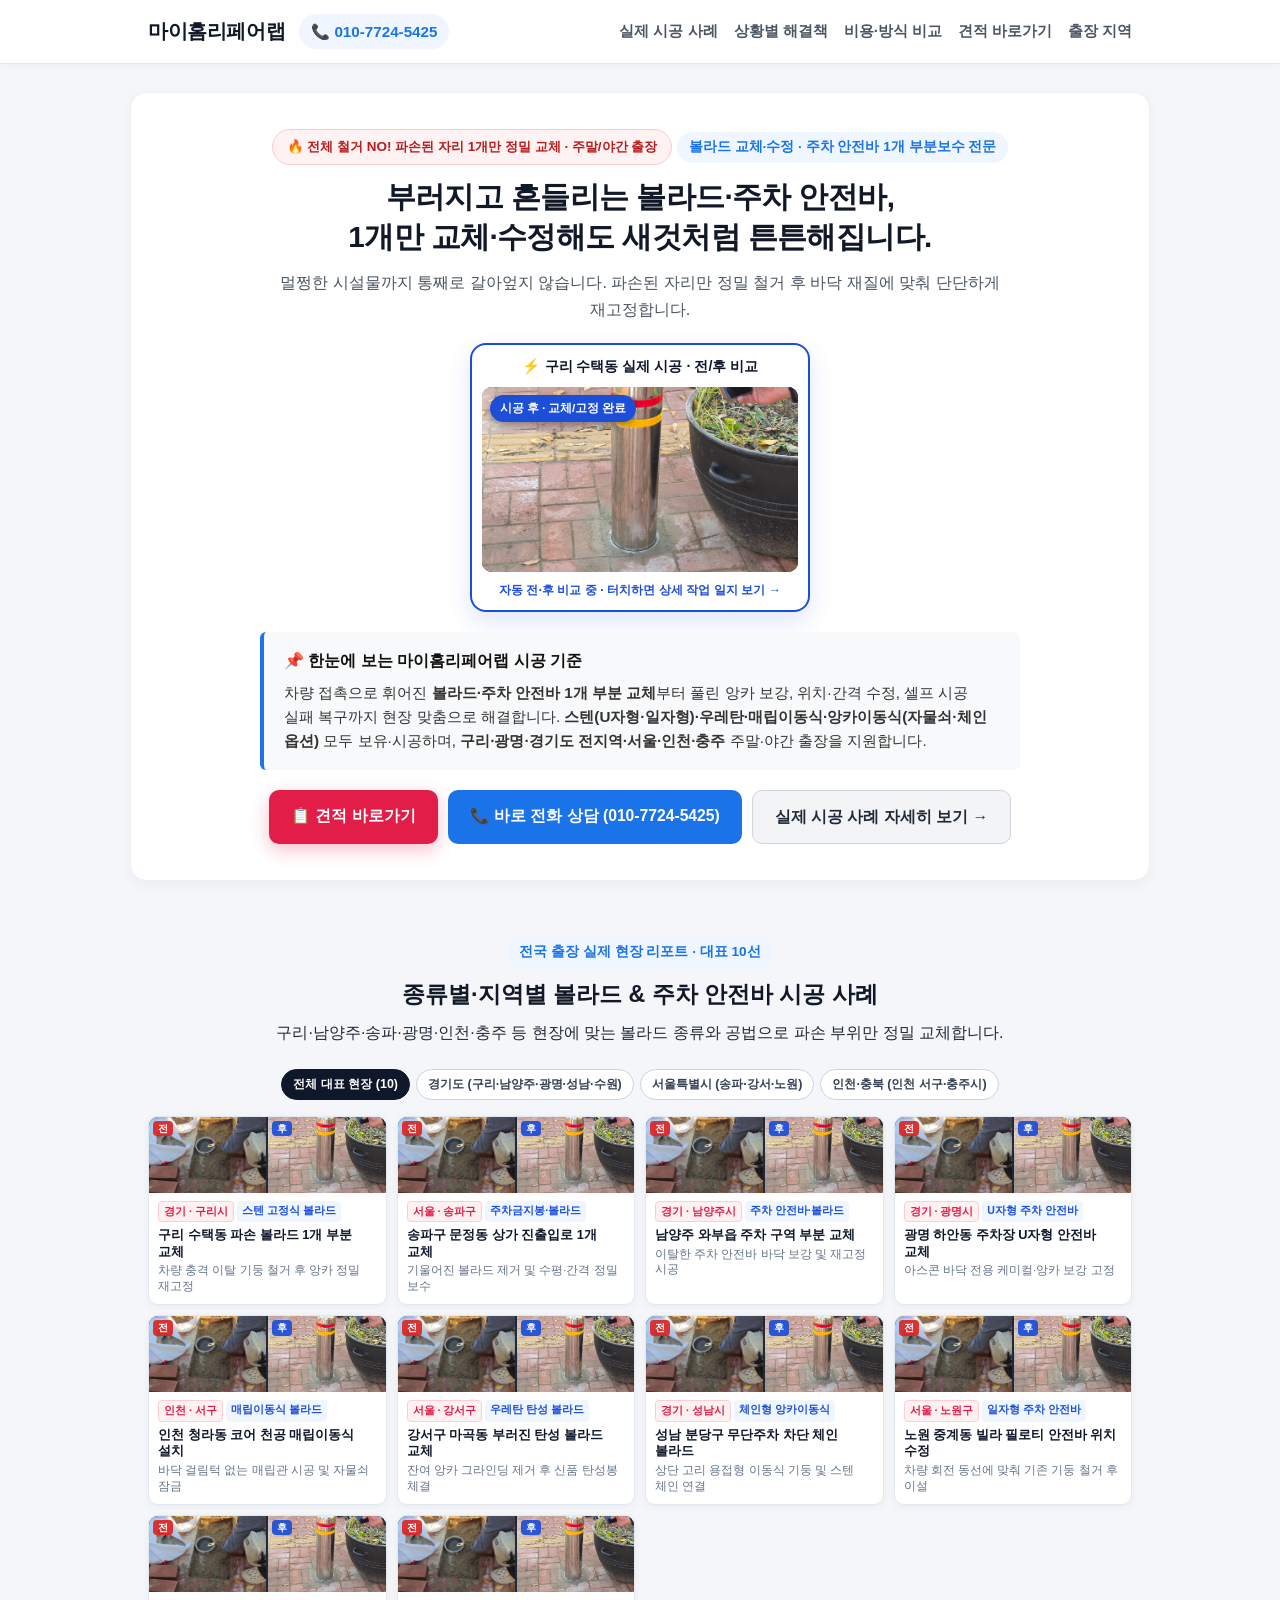
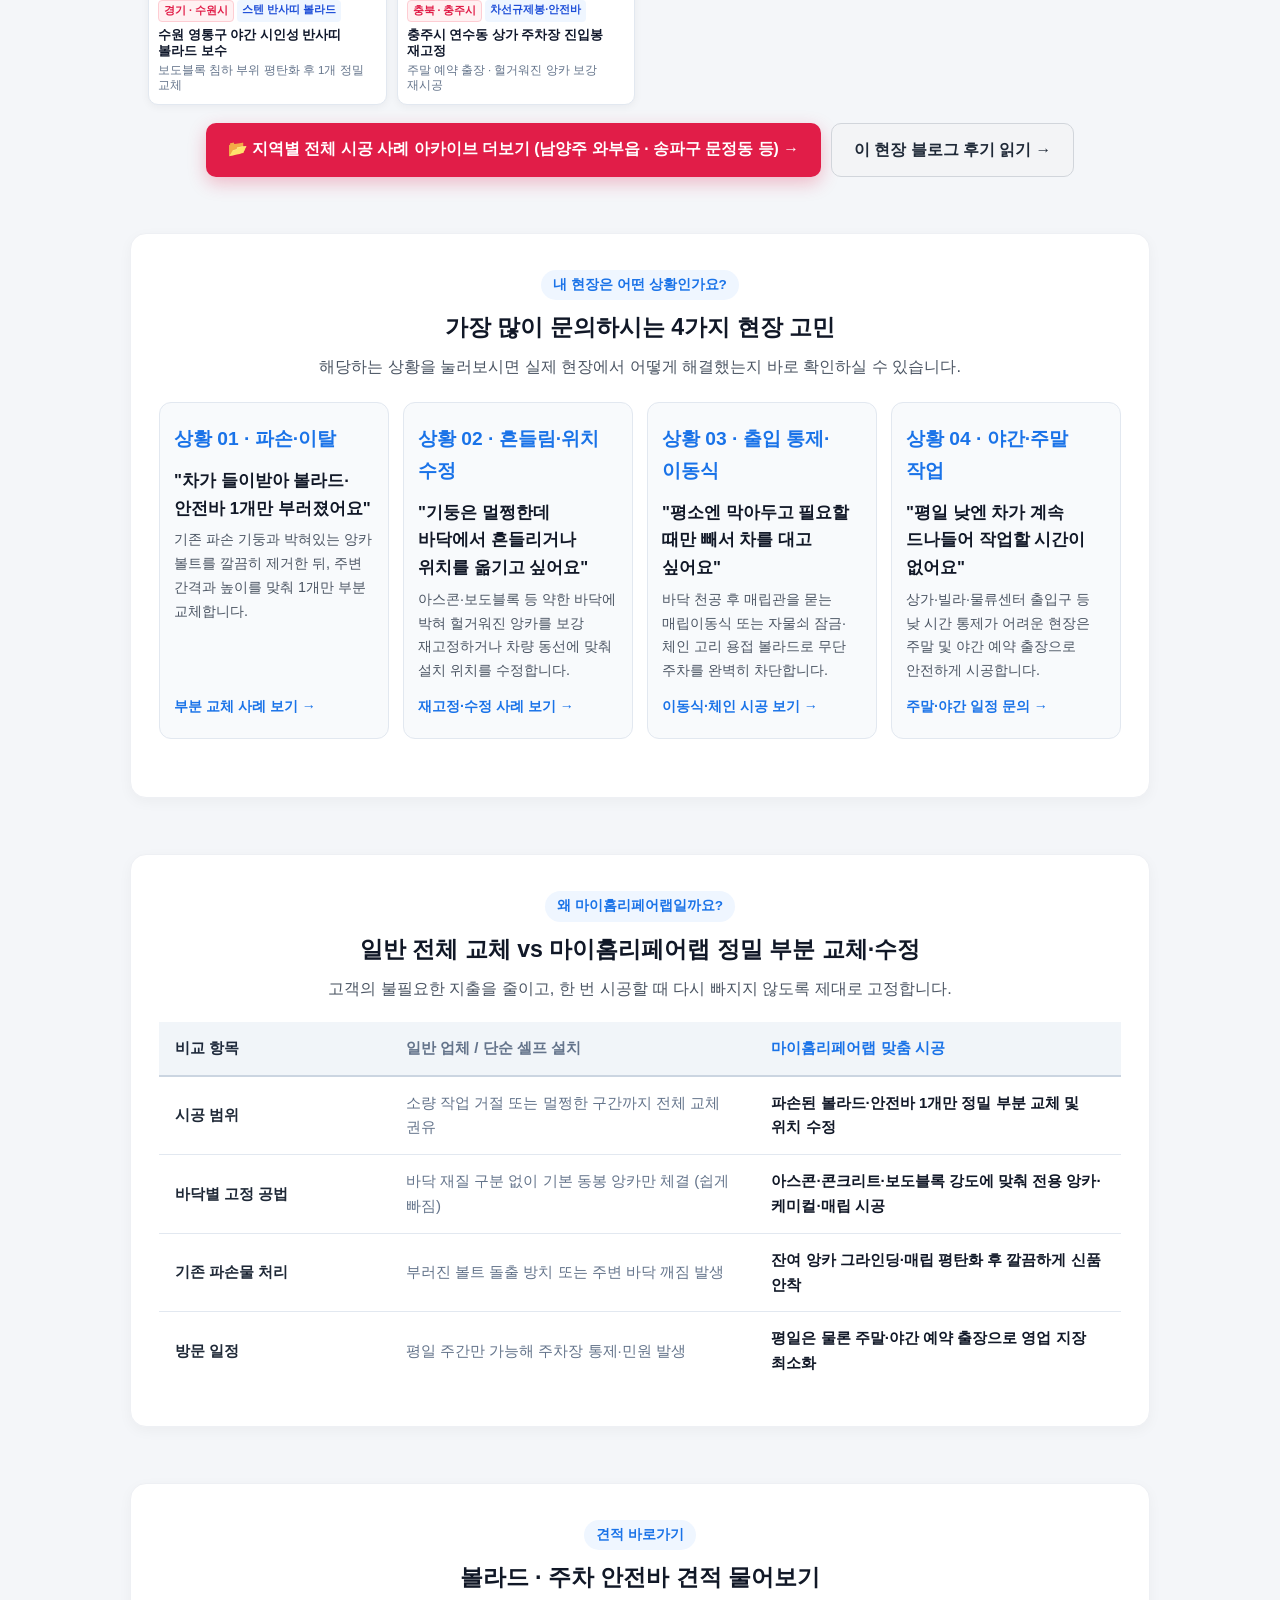
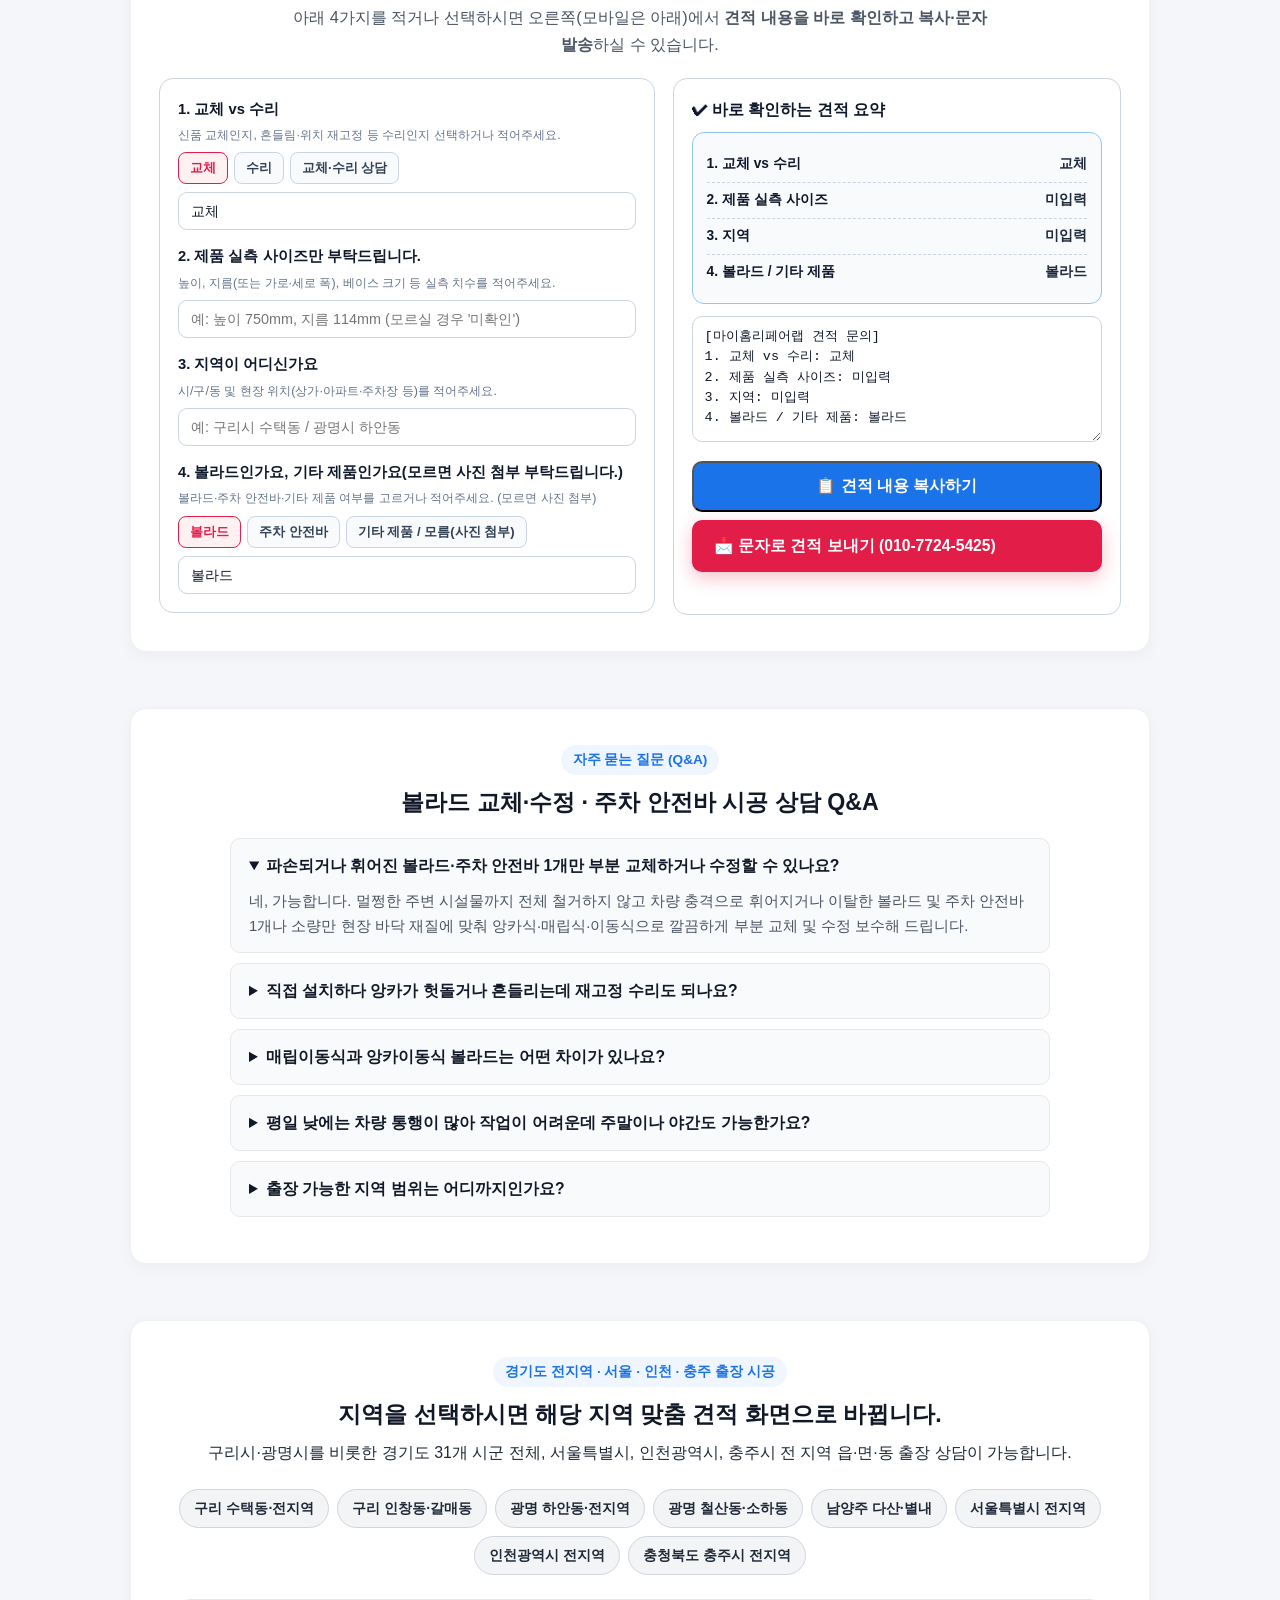
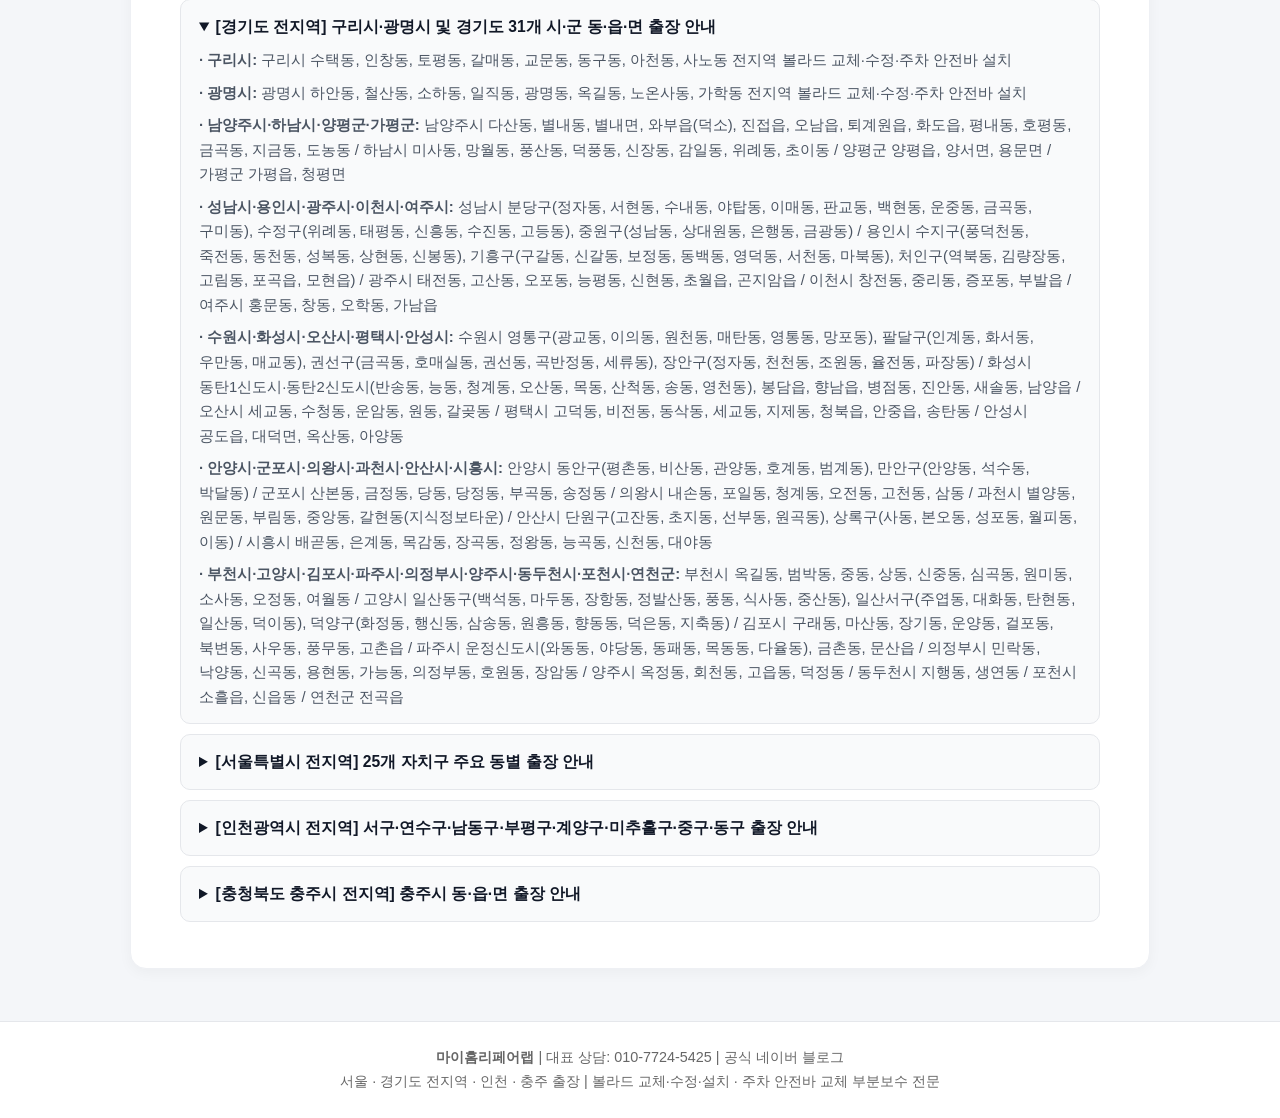
==== commit f661bd1b: "Update index.html" ====
--- a/index.html
+++ b/index.html
@@ -547,7 +547,7 @@
 </head>
 <body>
 
-  <!-- 상단 고정 헤더 -->
+  <!-- 상단 고정 헤더 (시공 사례 먼저 -> 견적 바로가기 순서) -->
   <header class="header">
     <div class="container header-inner">
       <div class="identity">
@@ -555,10 +555,10 @@
         <a aria-label="전화 상담 010-7724-5425" class="phone" href="tel:010-7724-5425">📞 010-7724-5425</a>
       </div>
       <nav aria-label="주요 메뉴" class="nav">
+        <a href="#photos">실제 시공 사례</a>
+        <a href="#situations">상황별 해결책</a>
+        <a href="#compare">비용·방식 비교</a>
         <a href="#quick-quote">견적 바로가기</a>
-        <a href="#situations">상황별 해결책</a>
-        <a href="#photos">실제 시공 사례</a>
-        <a href="#compare">비용·방식 비교</a>
         <a href="#region-directory">출장 지역</a>
       </nav>
     </div>
@@ -610,85 +610,254 @@
       </div>
     </section>
 
-    <!-- 1-2. 견적 바로가기 (4개 항목 입력 + 바로 확인용 요약/복사/문자 발송) -->
-    <section class="section" id="quick-quote">
-      <div class="container panel center">
-        <p class="tag">견적 바로가기</p>
-        <h2 class="h2"><span class="dynamic-region-prefix"></span>볼라드 · 주차 안전바 견적 물어보기</h2>
-        <p class="section-lead">아래 4가지를 적거나 선택하시면 오른쪽(모바일은 아래)에서 <strong>견적 내용을 바로 확인하고 복사·문자 발송</strong>하실 수 있습니다.</p>
-
-        <div class="quote-grid">
-          <div class="quote-box">
-            <div class="quote-item">
-              <label class="quote-label" for="q1Input">1. 교체 vs 수리</label>
-              <span class="quote-help">신품 교체인지, 흔들림·위치 재고정 등 수리인지 선택하거나 적어주세요.</span>
-              <div class="quote-chips" data-qtarget="q1Input">
-                <button type="button" class="quote-chip-btn is-selected" data-qval="교체">교체</button>
-                <button type="button" class="quote-chip-btn" data-qval="수리">수리</button>
-                <button type="button" class="quote-chip-btn" data-qval="교체 및 수리 상담">교체·수리 상담</button>
-              </div>
-              <input id="q1Input" class="quote-input" type="text" value="교체" placeholder="예: 교체 / 수리 / 1개 부분 교체" />
-            </div>
-
-            <div class="quote-item">
-              <label class="quote-label" for="q2Input">2. 제품 실측 사이즈만 부탁드립니다.</label>
-              <span class="quote-help">높이, 지름(또는 가로·세로 폭), 베이스 크기 등 실측 치수를 적어주세요.</span>
-              <input id="q2Input" class="quote-input" type="text" placeholder="예: 높이 750mm, 지름 114mm (모르실 경우 '미확인')" />
-            </div>
-
-            <div class="quote-item">
-              <label class="quote-label" for="q3Input">3. 지역이 어디신가요</label>
-              <span class="quote-help">시/구/동 및 현장 위치(상가·아파트·주차장 등)를 적어주세요.</span>
-              <input id="q3Input" class="quote-input" type="text" placeholder="예: 구리시 수택동 / 광명시 하안동" />
-            </div>
-
-            <div class="quote-item">
-              <label class="quote-label" for="q4Input">4. 볼라드인가요, 기타 제품인가요(모르면 사진 첨부 부탁드립니다.)</label>
-              <span class="quote-help">볼라드·주차 안전바·기타 제품 여부를 고르거나 적어주세요. (모르면 사진 첨부)</span>
-              <div class="quote-chips" data-qtarget="q4Input">
-                <button type="button" class="quote-chip-btn is-selected" data-qval="볼라드">볼라드</button>
-                <button type="button" class="quote-chip-btn" data-qval="주차 안전바">주차 안전바</button>
-                <button type="button" class="quote-chip-btn" data-qval="기타 제품(모름·사진 첨부 부탁드립니다.)">기타 제품 / 모름(사진 첨부)</button>
-              </div>
-              <input id="q4Input" class="quote-input" type="text" value="볼라드" placeholder="예: 볼라드 / 주차 안전바 / 기타 제품(모름·사진 첨부)" />
-            </div>
-          </div>
-
-          <div class="quote-box">
-            <strong style="display:block; font-size:0.98rem; color:#0f172a; margin-bottom:10px;">✔ 바로 확인하는 견적 요약</strong>
-
-            <div class="quote-preview-card">
-              <div class="quote-preview-line">
-                <span class="quote-preview-k">1. 교체 vs 수리</span>
-                <span class="quote-preview-v" id="prevQ1">교체</span>
-              </div>
-              <div class="quote-preview-line">
-                <span class="quote-preview-k">2. 제품 실측 사이즈</span>
-                <span class="quote-preview-v" id="prevQ2">미입력</span>
-              </div>
-              <div class="quote-preview-line">
-                <span class="quote-preview-k">3. 지역</span>
-                <span class="quote-preview-v" id="prevQ3">미입력</span>
-              </div>
-              <div class="quote-preview-line">
-                <span class="quote-preview-k">4. 볼라드 / 기타 제품</span>
-                <span class="quote-preview-v" id="prevQ4">볼라드</span>
-              </div>
-            </div>
-
-            <textarea id="quoteSummaryText" class="quote-textarea" readonly></textarea>
-
-            <div class="quote-actions">
-              <button type="button" class="button" id="copyQuoteSummaryBtn">📋 견적 내용 복사하기</button>
-              <a class="button cta-main-btn" id="smsQuoteSummaryBtn" href="sms:010-7724-5425">📩 문자로 견적 보내기 (010-7724-5425)</a>
-            </div>
-            <div class="quote-copy-status" id="quoteCopyStatus"></div>
-          </div>
+    <!-- 2. 실제 작업 전·후 컴팩트 10개 쇼케이스 (가장 먼저 신뢰를 확보하는 배치) -->
+    <section class="section service-before-after" id="photos">
+      <div class="container">
+        <div class="section-head center">
+          <span class="tag">전국 출장 실제 현장 리포트 · 대표 10선</span>
+          <h2 class="h2">종류별·지역별 볼라드 &amp; 주차 안전바 시공 사례</h2>
+          <p>구리·남양주·송파·광명·인천·충주 등 현장에 맞는 볼라드 종류와 공법으로 파손 부위만 정밀 교체합니다.</p>
+        </div>
+
+        <div class="mini-filter-bar">
+          <button type="button" class="mini-filter-btn active" data-loc="all">전체 대표 현장 (10)</button>
+          <button type="button" class="mini-filter-btn" data-loc="gyeonggi">경기도 (구리·남양주·광명·성남·수원)</button>
+          <button type="button" class="mini-filter-btn" data-loc="seoul">서울특별시 (송파·강서·노원)</button>
+          <button type="button" class="mini-filter-btn" data-loc="etc">인천·충북 (인천 서구·충주시)</button>
+        </div>
+
+        <div class="compact-case-grid" id="compactCaseGrid">
+
+          <!-- 사례 01: 경기 구리시 -->
+          <article class="compact-card" data-loc="gyeonggi">
+            <div class="compact-ba">
+              <div class="c-img-box">
+                <img src="assets/bollard_before.jpg" alt="경기 구리시 수택동 스텐 고정식 볼라드 교체 전" loading="lazy" />
+                <span class="c-tag before">전</span>
+              </div>
+              <div class="c-img-box">
+                <img src="assets/bollard_after.jpg" alt="경기 구리시 수택동 스텐 고정식 볼라드 교체 후" loading="lazy" />
+                <span class="c-tag after">후</span>
+              </div>
+            </div>
+            <div class="compact-body">
+              <div class="compact-badges">
+                <span class="b-city">경기 · 구리시</span>
+                <span class="b-type">스텐 고정식 볼라드</span>
+              </div>
+              <h3>구리 수택동 파손 볼라드 1개 부분 교체</h3>
+              <p>차량 충격 이탈 기둥 철거 후 앙카 정밀 재고정</p>
+            </div>
+          </article>
+
+          <!-- 사례 02: 서울 송파구 -->
+          <article class="compact-card" data-loc="seoul">
+            <div class="compact-ba">
+              <div class="c-img-box">
+                <img src="assets/bollard_before.jpg" alt="서울 송파구 문정동 주차금지봉 볼라드 교체 전" loading="lazy" />
+                <span class="c-tag before">전</span>
+              </div>
+              <div class="c-img-box">
+                <img src="assets/bollard_after.jpg" alt="서울 송파구 문정동 주차금지봉 볼라드 교체 후" loading="lazy" />
+                <span class="c-tag after">후</span>
+              </div>
+            </div>
+            <div class="compact-body">
+              <div class="compact-badges">
+                <span class="b-city">서울 · 송파구</span>
+                <span class="b-type">주차금지봉·볼라드</span>
+              </div>
+              <h3>송파구 문정동 상가 진출입로 1개 교체</h3>
+              <p>기울어진 볼라드 제거 및 수평·간격 정밀 보수</p>
+            </div>
+          </article>
+
+          <!-- 사례 03: 경기 남양주시 -->
+          <article class="compact-card" data-loc="gyeonggi">
+            <div class="compact-ba">
+              <div class="c-img-box">
+                <img src="assets/bollard_before.jpg" alt="경기 남양주시 와부읍 주차 안전바 볼라드 교체 전" loading="lazy" />
+                <span class="c-tag before">전</span>
+              </div>
+              <div class="c-img-box">
+                <img src="assets/bollard_after.jpg" alt="경기 남양주시 와부읍 주차 안전바 볼라드 교체 후" loading="lazy" />
+                <span class="c-tag after">후</span>
+              </div>
+            </div>
+            <div class="compact-body">
+              <div class="compact-badges">
+                <span class="b-city">경기 · 남양주시</span>
+                <span class="b-type">주차 안전바·볼라드</span>
+              </div>
+              <h3>남양주 와부읍 주차 구역 부분 교체</h3>
+              <p>이탈한 주차 안전바 바닥 보강 및 재고정 시공</p>
+            </div>
+          </article>
+
+          <!-- 사례 04: 경기 광명시 -->
+          <article class="compact-card" data-loc="gyeonggi">
+            <div class="compact-ba">
+              <div class="c-img-box">
+                <img src="assets/bollard_before.jpg" alt="경기 광명시 하안동 U자형 주차 안전바 시공 전" loading="lazy" />
+                <span class="c-tag before">전</span>
+              </div>
+              <div class="c-img-box">
+                <img src="assets/bollard_after.jpg" alt="경기 광명시 하안동 U자형 주차 안전바 시공 후" loading="lazy" />
+                <span class="c-tag after">후</span>
+              </div>
+            </div>
+            <div class="compact-body">
+              <div class="compact-badges">
+                <span class="b-city">경기 · 광명시</span>
+                <span class="b-type">U자형 주차 안전바</span>
+              </div>
+              <h3>광명 하안동 주차장 U자형 안전바 교체</h3>
+              <p>아스콘 바닥 전용 케미컬·앙카 보강 고정</p>
+            </div>
+          </article>
+
+          <!-- 사례 05: 인천 서구 -->
+          <article class="compact-card" data-loc="etc">
+            <div class="compact-ba">
+              <div class="c-img-box">
+                <img src="assets/bollard_before.jpg" alt="인천 서구 청라동 매립이동식 볼라드 시공 전" loading="lazy" />
+                <span class="c-tag before">전</span>
+              </div>
+              <div class="c-img-box">
+                <img src="assets/bollard_after.jpg" alt="인천 서구 청라동 매립이동식 볼라드 시공 후" loading="lazy" />
+                <span class="c-tag after">후</span>
+              </div>
+            </div>
+            <div class="compact-body">
+              <div class="compact-badges">
+                <span class="b-city">인천 · 서구</span>
+                <span class="b-type">매립이동식 볼라드</span>
+              </div>
+              <h3>인천 청라동 코어 천공 매립이동식 설치</h3>
+              <p>바닥 걸림턱 없는 매립관 시공 및 자물쇠 잠금</p>
+            </div>
+          </article>
+
+          <!-- 사례 06: 서울 강서구 -->
+          <article class="compact-card" data-loc="seoul">
+            <div class="compact-ba">
+              <div class="c-img-box">
+                <img src="assets/bollard_before.jpg" alt="서울 강서구 마곡동 우레탄 탄성 볼라드 교체 전" loading="lazy" />
+                <span class="c-tag before">전</span>
+              </div>
+              <div class="c-img-box">
+                <img src="assets/bollard_after.jpg" alt="서울 강서구 마곡동 우레탄 탄성 볼라드 교체 후" loading="lazy" />
+                <span class="c-tag after">후</span>
+              </div>
+            </div>
+            <div class="compact-body">
+              <div class="compact-badges">
+                <span class="b-city">서울 · 강서구</span>
+                <span class="b-type">우레탄 탄성 볼라드</span>
+              </div>
+              <h3>강서구 마곡동 부러진 탄성 볼라드 교체</h3>
+              <p>잔여 앙카 그라인딩 제거 후 신품 탄성봉 체결</p>
+            </div>
+          </article>
+
+          <!-- 사례 07: 경기 성남시 -->
+          <article class="compact-card" data-loc="gyeonggi">
+            <div class="compact-ba">
+              <div class="c-img-box">
+                <img src="assets/bollard_before.jpg" alt="경기 성남시 분당구 체인연결형 앙카이동식 볼라드 전" loading="lazy" />
+                <span class="c-tag before">전</span>
+              </div>
+              <div class="c-img-box">
+                <img src="assets/bollard_after.jpg" alt="경기 성남시 분당구 체인연결형 앙카이동식 볼라드 후" loading="lazy" />
+                <span class="c-tag after">후</span>
+              </div>
+            </div>
+            <div class="compact-body">
+              <div class="compact-badges">
+                <span class="b-city">경기 · 성남시</span>
+                <span class="b-type">체인형 앙카이동식</span>
+              </div>
+              <h3>성남 분당구 무단주차 차단 체인 볼라드</h3>
+              <p>상단 고리 용접형 이동식 기둥 및 스텐 체인 연결</p>
+            </div>
+          </article>
+
+          <!-- 사례 08: 서울 노원구 -->
+          <article class="compact-card" data-loc="seoul">
+            <div class="compact-ba">
+              <div class="c-img-box">
+                <img src="assets/bollard_before.jpg" alt="서울 노원구 중계동 일자형 주차 스토퍼 안전바 전" loading="lazy" />
+                <span class="c-tag before">전</span>
+              </div>
+              <div class="c-img-box">
+                <img src="assets/bollard_after.jpg" alt="서울 노원구 중계동 일자형 주차 스토퍼 안전바 후" loading="lazy" />
+                <span class="c-tag after">후</span>
+              </div>
+            </div>
+            <div class="compact-body">
+              <div class="compact-badges">
+                <span class="b-city">서울 · 노원구</span>
+                <span class="b-type">일자형 주차 안전바</span>
+              </div>
+              <h3>노원 중계동 빌라 필로티 안전바 위치 수정</h3>
+              <p>차량 회전 동선에 맞춰 기존 기둥 철거 후 이설</p>
+            </div>
+          </article>
+
+          <!-- 사례 09: 경기 수원시 -->
+          <article class="compact-card" data-loc="gyeonggi">
+            <div class="compact-ba">
+              <div class="c-img-box">
+                <img src="assets/bollard_before.jpg" alt="경기 수원시 영통구 보행자 안전 볼라드 교체 전" loading="lazy" />
+                <span class="c-tag before">전</span>
+              </div>
+              <div class="c-img-box">
+                <img src="assets/bollard_after.jpg" alt="경기 수원시 영통구 보행자 안전 볼라드 교체 후" loading="lazy" />
+                <span class="c-tag after">후</span>
+              </div>
+            </div>
+            <div class="compact-body">
+              <div class="compact-badges">
+                <span class="b-city">경기 · 수원시</span>
+                <span class="b-type">스텐 반사띠 볼라드</span>
+              </div>
+              <h3>수원 영통구 야간 시인성 반사띠 볼라드 보수</h3>
+              <p>보도블록 침하 부위 평탄화 후 1개 정밀 교체</p>
+            </div>
+          </article>
+
+          <!-- 사례 10: 충북 충주시 -->
+          <article class="compact-card" data-loc="etc">
+            <div class="compact-ba">
+              <div class="c-img-box">
+                <img src="assets/bollard_before.jpg" alt="충북 충주시 연수동 차선규제봉 주차 안전바 교체 전" loading="lazy" />
+                <span class="c-tag before">전</span>
+              </div>
+              <div class="c-img-box">
+                <img src="assets/bollard_after.jpg" alt="충북 충주시 연수동 차선규제봉 주차 안전바 교체 후" loading="lazy" />
+                <span class="c-tag after">후</span>
+              </div>
+            </div>
+            <div class="compact-body">
+              <div class="compact-badges">
+                <span class="b-city">충북 · 충주시</span>
+                <span class="b-type">차선규제봉·안전바</span>
+              </div>
+              <h3>충주시 연수동 상가 주차장 진입봉 재고정</h3>
+              <p>주말 예약 출장 · 헐거워진 앙카 보강 재시공</p>
+            </div>
+          </article>
+
+        </div>
+
+        <div style="margin-top:18px; display:flex; flex-wrap:wrap; justify-content:center; gap:10px;">
+          <a class="button cta-main-btn" href="bollard-archive.html">📂 지역별 전체 시공 사례 아카이브 더보기 (남양주 와부읍 · 송파구 문정동 등) →</a>
+          <a class="button alt" href="https://blog.naver.com/realcharming-/224472129618" rel="noopener noreferrer" target="_blank">이 현장 블로그 후기 읽기 →</a>
         </div>
       </div>
     </section>
 
-    <!-- 2. 고객 상황별 빠른 자가진단 카드 -->
+    <!-- 3. 고객 상황별 빠른 자가진단 카드 -->
     <section class="section" id="situations">
       <div class="container panel">
         <div class="center">
@@ -733,253 +902,6 @@
             </div>
             <a href="tel:010-7724-5425" style="margin-top:12px; font-size:0.88rem; font-weight:700; color:#1a73e8;">주말·야간 일정 문의 →</a>
           </div>
-        </div>
-      </div>
-    </section>
-
-    <!-- 3. 실제 작업 전·후 컴팩트 10개 쇼케이스 (모바일 2열 작게 표시 · 볼라드 종류 + 도/시 표시) -->
-    <section class="section service-before-after" id="photos">
-      <div class="container">
-        <div class="section-head center">
-          <span class="tag">전국 출장 실제 현장 리포트 · 대표 10선</span>
-          <h2 class="h2">종류별·지역별 볼라드 &amp; 주차 안전바 시공 사례</h2>
-          <p>구리·남양주·송파·광명·인천·충주 등 현장에 맞는 볼라드 종류와 공법으로 파손 부위만 정밀 교체합니다.</p>
-        </div>
-
-        <div class="mini-filter-bar">
-          <button type="button" class="mini-filter-btn active" data-loc="all">전체 대표 현장 (10)</button>
-          <button type="button" class="mini-filter-btn" data-loc="gyeonggi">경기도 (구리·남양주·광명·성남·수원)</button>
-          <button type="button" class="mini-filter-btn" data-loc="seoul">서울특별시 (송파·강서·노원)</button>
-          <button type="button" class="mini-filter-btn" data-loc="etc">인천·충북 (인천 서구·충주시)</button>
-        </div>
-
-        <div class="compact-case-grid" id="compactCaseGrid">
-
-          <!-- 사례 01: 경기 구리시 -->
-          <article class="compact-card" data-loc="gyeonggi">
-            <div class="compact-ba">
-              <div class="c-img-box">
-                <img src="assets/bollard_before.jpg" alt="경기 구리시 수택동 스텐 고정식 볼라드 교체 전" loading="lazy" />
-                <span class="c-tag before">전</span>
-              </div>
-              <div class="c-img-box">
-                <img src="assets/bollard_after.jpg" alt="경기 구리시 수택동 스텐 고정식 볼라드 교체 후" loading="lazy" />
-                <span class="c-tag after">후</span>
-              </div>
-            </div>
-            <div class="compact-body">
-              <div class="compact-badges">
-                <span class="b-city">경기 · 구리시</span>
-                <span class="b-type">스텐 고정식 볼라드</span>
-              </div>
-              <h3>구리 수택동 파손 볼라드 1개 부분 교체</h3>
-              <p>차량 충격 이탈 기둥 철거 후 앙카 정밀 재고정</p>
-            </div>
-          </article>
-
-          <!-- 사례 02: 서울 송파구 (사진 업로드 후 src를 assets/songpa_munjeong_before.jpg / after.jpg로 교체) -->
-          <article class="compact-card" data-loc="seoul">
-            <div class="compact-ba">
-              <div class="c-img-box">
-                <img src="assets/bollard_before.jpg" alt="서울 송파구 문정동 주차금지봉 볼라드 교체 전" loading="lazy" />
-                <span class="c-tag before">전</span>
-              </div>
-              <div class="c-img-box">
-                <img src="assets/bollard_after.jpg" alt="서울 송파구 문정동 주차금지봉 볼라드 교체 후" loading="lazy" />
-                <span class="c-tag after">후</span>
-              </div>
-            </div>
-            <div class="compact-body">
-              <div class="compact-badges">
-                <span class="b-city">서울 · 송파구</span>
-                <span class="b-type">주차금지봉·볼라드</span>
-              </div>
-              <h3>송파구 문정동 상가 진출입로 1개 교체</h3>
-              <p>기울어진 볼라드 제거 및 수평·간격 정밀 보수</p>
-            </div>
-          </article>
-
-          <!-- 사례 03: 경기 남양주시 (사진 업로드 후 src를 assets/namyangju_wabu_before.jpg / after.jpg로 교체) -->
-          <article class="compact-card" data-loc="gyeonggi">
-            <div class="compact-ba">
-              <div class="c-img-box">
-                <img src="assets/bollard_before.jpg" alt="경기 남양주시 와부읍 주차 안전바 볼라드 교체 전" loading="lazy" />
-                <span class="c-tag before">전</span>
-              </div>
-              <div class="c-img-box">
-                <img src="assets/bollard_after.jpg" alt="경기 남양주시 와부읍 주차 안전바 볼라드 교체 후" loading="lazy" />
-                <span class="c-tag after">후</span>
-              </div>
-            </div>
-            <div class="compact-body">
-              <div class="compact-badges">
-                <span class="b-city">경기 · 남양주시</span>
-                <span class="b-type">주차 안전바·볼라드</span>
-              </div>
-              <h3>남양주 와부읍 주차 구역 부분 교체</h3>
-              <p>이탈한 주차 안전바 바닥 보강 및 재고정 시공</p>
-            </div>
-          </article>
-
-          <!-- 사례 04: 경기 광명시 -->
-          <article class="compact-card" data-loc="gyeonggi">
-            <div class="compact-ba">
-              <div class="c-img-box">
-                <img src="assets/bollard_before.jpg" alt="경기 광명시 하안동 U자형 주차 안전바 시공 전" loading="lazy" />
-                <span class="c-tag before">전</span>
-              </div>
-              <div class="c-img-box">
-                <img src="assets/bollard_after.jpg" alt="경기 광명시 하안동 U자형 주차 안전바 시공 후" loading="lazy" />
-                <span class="c-tag after">후</span>
-              </div>
-            </div>
-            <div class="compact-body">
-              <div class="compact-badges">
-                <span class="b-city">경기 · 광명시</span>
-                <span class="b-type">U자형 주차 안전바</span>
-              </div>
-              <h3>광명 하안동 주차장 U자형 안전바 교체</h3>
-              <p>아스콘 바닥 전용 케미컬·앙카 보강 고정</p>
-            </div>
-          </article>
-
-          <!-- 사례 05: 인천 서구 -->
-          <article class="compact-card" data-loc="etc">
-            <div class="compact-ba">
-              <div class="c-img-box">
-                <img src="assets/bollard_before.jpg" alt="인천 서구 청라동 매립이동식 볼라드 시공 전" loading="lazy" />
-                <span class="c-tag before">전</span>
-              </div>
-              <div class="c-img-box">
-                <img src="assets/bollard_after.jpg" alt="인천 서구 청라동 매립이동식 볼라드 시공 후" loading="lazy" />
-                <span class="c-tag after">후</span>
-              </div>
-            </div>
-            <div class="compact-body">
-              <div class="compact-badges">
-                <span class="b-city">인천 · 서구</span>
-                <span class="b-type">매립이동식 볼라드</span>
-              </div>
-              <h3>인천 청라동 코어 천공 매립이동식 설치</h3>
-              <p>바닥 걸림턱 없는 매립관 시공 및 자물쇠 잠금</p>
-            </div>
-          </article>
-
-          <!-- 사례 06: 서울 강서구 -->
-          <article class="compact-card" data-loc="seoul">
-            <div class="compact-ba">
-              <div class="c-img-box">
-                <img src="assets/bollard_before.jpg" alt="서울 강서구 마곡동 우레탄 탄성 볼라드 교체 전" loading="lazy" />
-                <span class="c-tag before">전</span>
-              </div>
-              <div class="c-img-box">
-                <img src="assets/bollard_after.jpg" alt="서울 강서구 마곡동 우레탄 탄성 볼라드 교체 후" loading="lazy" />
-                <span class="c-tag after">후</span>
-              </div>
-            </div>
-            <div class="compact-body">
-              <div class="compact-badges">
-                <span class="b-city">서울 · 강서구</span>
-                <span class="b-type">우레탄 탄성 볼라드</span>
-              </div>
-              <h3>강서구 마곡동 부러진 탄성 볼라드 교체</h3>
-              <p>잔여 앙카 그라인딩 제거 후 신품 탄성봉 체결</p>
-            </div>
-          </article>
-
-          <!-- 사례 07: 경기 성남시 -->
-          <article class="compact-card" data-loc="gyeonggi">
-            <div class="compact-ba">
-              <div class="c-img-box">
-                <img src="assets/bollard_before.jpg" alt="경기 성남시 분당구 체인연결형 앙카이동식 볼라드 전" loading="lazy" />
-                <span class="c-tag before">전</span>
-              </div>
-              <div class="c-img-box">
-                <img src="assets/bollard_after.jpg" alt="경기 성남시 분당구 체인연결형 앙카이동식 볼라드 후" loading="lazy" />
-                <span class="c-tag after">후</span>
-              </div>
-            </div>
-            <div class="compact-body">
-              <div class="compact-badges">
-                <span class="b-city">경기 · 성남시</span>
-                <span class="b-type">체인형 앙카이동식</span>
-              </div>
-              <h3>성남 분당구 무단주차 차단 체인 볼라드</h3>
-              <p>상단 고리 용접형 이동식 기둥 및 스텐 체인 연결</p>
-            </div>
-          </article>
-
-          <!-- 사례 08: 서울 노원구 -->
-          <article class="compact-card" data-loc="seoul">
-            <div class="compact-ba">
-              <div class="c-img-box">
-                <img src="assets/bollard_before.jpg" alt="서울 노원구 중계동 일자형 주차 스토퍼 안전바 전" loading="lazy" />
-                <span class="c-tag before">전</span>
-              </div>
-              <div class="c-img-box">
-                <img src="assets/bollard_after.jpg" alt="서울 노원구 중계동 일자형 주차 스토퍼 안전바 후" loading="lazy" />
-                <span class="c-tag after">후</span>
-              </div>
-            </div>
-            <div class="compact-body">
-              <div class="compact-badges">
-                <span class="b-city">서울 · 노원구</span>
-                <span class="b-type">일자형 주차 안전바</span>
-              </div>
-              <h3>노원 중계동 빌라 필로티 안전바 위치 수정</h3>
-              <p>차량 회전 동선에 맞춰 기존 기둥 철거 후 이설</p>
-            </div>
-          </article>
-
-          <!-- 사례 09: 경기 수원시 -->
-          <article class="compact-card" data-loc="gyeonggi">
-            <div class="compact-ba">
-              <div class="c-img-box">
-                <img src="assets/bollard_before.jpg" alt="경기 수원시 영통구 보행자 안전 볼라드 교체 전" loading="lazy" />
-                <span class="c-tag before">전</span>
-              </div>
-              <div class="c-img-box">
-                <img src="assets/bollard_after.jpg" alt="경기 수원시 영통구 보행자 안전 볼라드 교체 후" loading="lazy" />
-                <span class="c-tag after">후</span>
-              </div>
-            </div>
-            <div class="compact-body">
-              <div class="compact-badges">
-                <span class="b-city">경기 · 수원시</span>
-                <span class="b-type">스텐 반사띠 볼라드</span>
-              </div>
-              <h3>수원 영통구 야간 시인성 반사띠 볼라드 보수</h3>
-              <p>보도블록 침하 부위 평탄화 후 1개 정밀 교체</p>
-            </div>
-          </article>
-
-          <!-- 사례 10: 충북 충주시 -->
-          <article class="compact-card" data-loc="etc">
-            <div class="compact-ba">
-              <div class="c-img-box">
-                <img src="assets/bollard_before.jpg" alt="충북 충주시 연수동 차선규제봉 주차 안전바 교체 전" loading="lazy" />
-                <span class="c-tag before">전</span>
-              </div>
-              <div class="c-img-box">
-                <img src="assets/bollard_after.jpg" alt="충북 충주시 연수동 차선규제봉 주차 안전바 교체 후" loading="lazy" />
-                <span class="c-tag after">후</span>
-              </div>
-            </div>
-            <div class="compact-body">
-              <div class="compact-badges">
-                <span class="b-city">충북 · 충주시</span>
-                <span class="b-type">차선규제봉·안전바</span>
-              </div>
-              <h3>충주시 연수동 상가 주차장 진입봉 재고정</h3>
-              <p>주말 예약 출장 · 헐거워진 앙카 보강 재시공</p>
-            </div>
-          </article>
-
-        </div>
-
-        <div style="margin-top:18px; display:flex; flex-wrap:wrap; justify-content:center; gap:10px;">
-          <a class="button cta-main-btn" href="bollard-archive.html">📂 지역별 전체 시공 사례 아카이브 더보기 (남양주 와부읍 · 송파구 문정동 등) →</a>
-          <a class="button alt" href="https://blog.naver.com/realcharming-/224472129618" rel="noopener noreferrer" target="_blank">이 현장 블로그 후기 읽기 →</a>
         </div>
       </div>
     </section>
@@ -1029,29 +951,80 @@
       </div>
     </section>
 
-    <!-- 5. 간편 견적 상담 안내 (CTA) -->
-    <section class="section" id="contact">
+    <!-- 5. 견적 바로가기 (사례와 비교표로 신뢰 확보 후 바로 입력·문자 전송하는 핵심 전환 구역) -->
+    <section class="section" id="quick-quote">
       <div class="container panel center">
-        <p class="tag">30초 사진 견적 신청</p>
-        <h2 class="h2"><span class="dynamic-region-prefix"></span>현장 사진 2장만 보내주시면<br />출장비 포함 확정 견적을 바로 알려드립니다.</h2>
-        <div class="steps-grid">
-          <div>
-            <strong>01 · 전체 전경 사진 1장</strong>
-            <p>볼라드·주차 안전바 교체/설치할 위치와 주변 간격이 보이는 사진</p>
+        <p class="tag">견적 바로가기</p>
+        <h2 class="h2"><span class="dynamic-region-prefix"></span>볼라드 · 주차 안전바 견적 물어보기</h2>
+        <p class="section-lead">아래 4가지를 적거나 선택하시면 오른쪽(모바일은 아래)에서 <strong>견적 내용을 바로 확인하고 복사·문자 발송</strong>하실 수 있습니다.</p>
+
+        <div class="quote-grid">
+          <div class="quote-box">
+            <div class="quote-item">
+              <label class="quote-label" for="q1Input">1. 교체 vs 수리</label>
+              <span class="quote-help">신품 교체인지, 흔들림·위치 재고정 등 수리인지 선택하거나 적어주세요.</span>
+              <div class="quote-chips" data-qtarget="q1Input">
+                <button type="button" class="quote-chip-btn is-selected" data-qval="교체">교체</button>
+                <button type="button" class="quote-chip-btn" data-qval="수리">수리</button>
+                <button type="button" class="quote-chip-btn" data-qval="교체 및 수리 상담">교체·수리 상담</button>
+              </div>
+              <input id="q1Input" class="quote-input" type="text" value="교체" placeholder="예: 교체 / 수리 / 1개 부분 교체" />
+            </div>
+
+            <div class="quote-item">
+              <label class="quote-label" for="q2Input">2. 제품 실측 사이즈만 부탁드립니다.</label>
+              <span class="quote-help">높이, 지름(또는 가로·세로 폭), 베이스 크기 등 실측 치수를 적어주세요.</span>
+              <input id="q2Input" class="quote-input" type="text" placeholder="예: 높이 750mm, 지름 114mm (모르실 경우 '미확인')" />
+            </div>
+
+            <div class="quote-item">
+              <label class="quote-label" for="q3Input">3. 지역이 어디신가요</label>
+              <span class="quote-help">시/구/동 및 현장 위치(상가·아파트·주차장 등)를 적어주세요.</span>
+              <input id="q3Input" class="quote-input" type="text" placeholder="예: 구리시 수택동 / 광명시 하안동" />
+            </div>
+
+            <div class="quote-item">
+              <label class="quote-label" for="q4Input">4. 볼라드인가요, 기타 제품인가요(모르면 사진 첨부 부탁드립니다.)</label>
+              <span class="quote-help">볼라드·주차 안전바·기타 제품 여부를 고르거나 적어주세요. (모르면 사진 첨부)</span>
+              <div class="quote-chips" data-qtarget="q4Input">
+                <button type="button" class="quote-chip-btn is-selected" data-qval="볼라드">볼라드</button>
+                <button type="button" class="quote-chip-btn" data-qval="주차 안전바">주차 안전바</button>
+                <button type="button" class="quote-chip-btn" data-qval="기타 제품(모름·사진 첨부 부탁드립니다.)">기타 제품 / 모름(사진 첨부)</button>
+              </div>
+              <input id="q4Input" class="quote-input" type="text" value="볼라드" placeholder="예: 볼라드 / 주차 안전바 / 기타 제품(모름·사진 첨부)" />
+            </div>
           </div>
-          <div>
-            <strong>02 · 바닥 근접 사진 1장</strong>
-            <p>바닥 재질(아스콘·콘크리트·블록)과 파손·앙카 부위가 보이는 사진</p>
+
+          <div class="quote-box">
+            <strong style="display:block; font-size:0.98rem; color:#0f172a; margin-bottom:10px;">✔ 바로 확인하는 견적 요약</strong>
+
+            <div class="quote-preview-card">
+              <div class="quote-preview-line">
+                <span class="quote-preview-k">1. 교체 vs 수리</span>
+                <span class="quote-preview-v" id="prevQ1">교체</span>
+              </div>
+              <div class="quote-preview-line">
+                <span class="quote-preview-k">2. 제품 실측 사이즈</span>
+                <span class="quote-preview-v" id="prevQ2">미입력</span>
+              </div>
+              <div class="quote-preview-line">
+                <span class="quote-preview-k">3. 지역</span>
+                <span class="quote-preview-v" id="prevQ3">미입력</span>
+              </div>
+              <div class="quote-preview-line">
+                <span class="quote-preview-k">4. 볼라드 / 기타 제품</span>
+                <span class="quote-preview-v" id="prevQ4">볼라드</span>
+              </div>
+            </div>
+
+            <textarea id="quoteSummaryText" class="quote-textarea" readonly></textarea>
+
+            <div class="quote-actions">
+              <button type="button" class="button" id="copyQuoteSummaryBtn">📋 견적 내용 복사하기</button>
+              <a class="button cta-main-btn" id="smsQuoteSummaryBtn" href="sms:010-7724-5425">📩 문자로 견적 보내기 (010-7724-5425)</a>
+            </div>
+            <div class="quote-copy-status" id="quoteCopyStatus"></div>
           </div>
-          <div>
-            <strong>03 · 지역·수량·희망일</strong>
-            <p>예) "구리 수택동, 우레탄 볼라드 2개 교체, 토요일 오전 희망"</p>
-          </div>
-        </div>
-        <div class="buttons" style="margin-top:20px;">
-          <a class="button cta-main-btn" href="#quick-quote">📋 <span class="dynamic-region-prefix"></span>견적 바로가기</a>
-          <a class="button" href="tel:010-7724-5425">📞 바로 전화 상담 (010-7724-5425)</a>
-          <a class="button alt" href="https://blog.naver.com/realcharming-" rel="noopener noreferrer" target="_blank">전체 시공 사례 블로그 구경하기</a>
         </div>
       </div>
     </section>
@@ -1081,7 +1054,7 @@
             <p>네, 상가 주차장, 물류센터, 아파트 출입구 등 평일 주간 통제가 어려운 현장을 위해 주말 및 야간 예약 출장 시공을 지원합니다.</p>
           </details>
           <details class="faq">
-            <summary>출장 가능한 지역은 어디까지인가요?</summary>
+            <summary>출장 가능한 지역 범위는 어디까지인가요?</summary>
             <p>구리시·광명시를 포함한 경기도 31개 시·군 전지역과 서울특별시 전 구, 인천광역시 전지역, 그리고 충청북도 충주시 전지역까지 일정을 조율하여 직접 방문 시공합니다.</p>
           </details>
         </div>
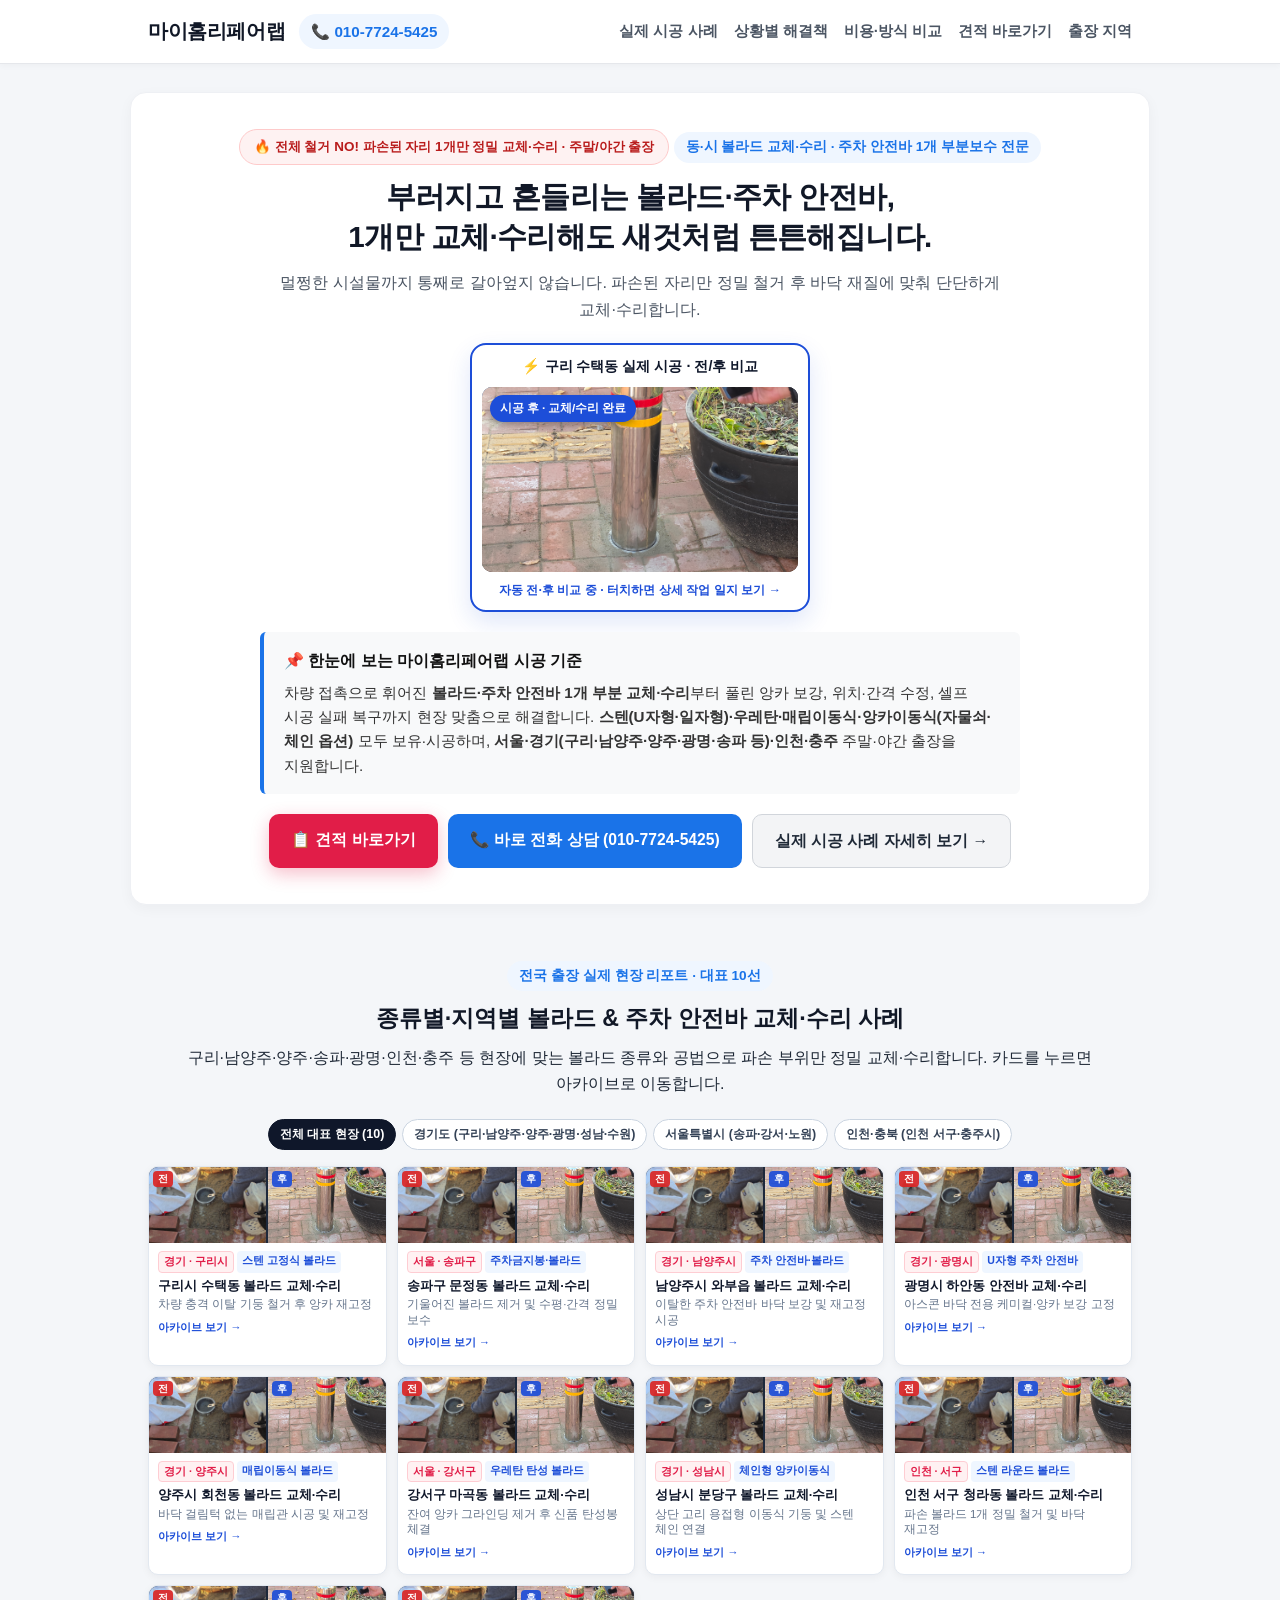
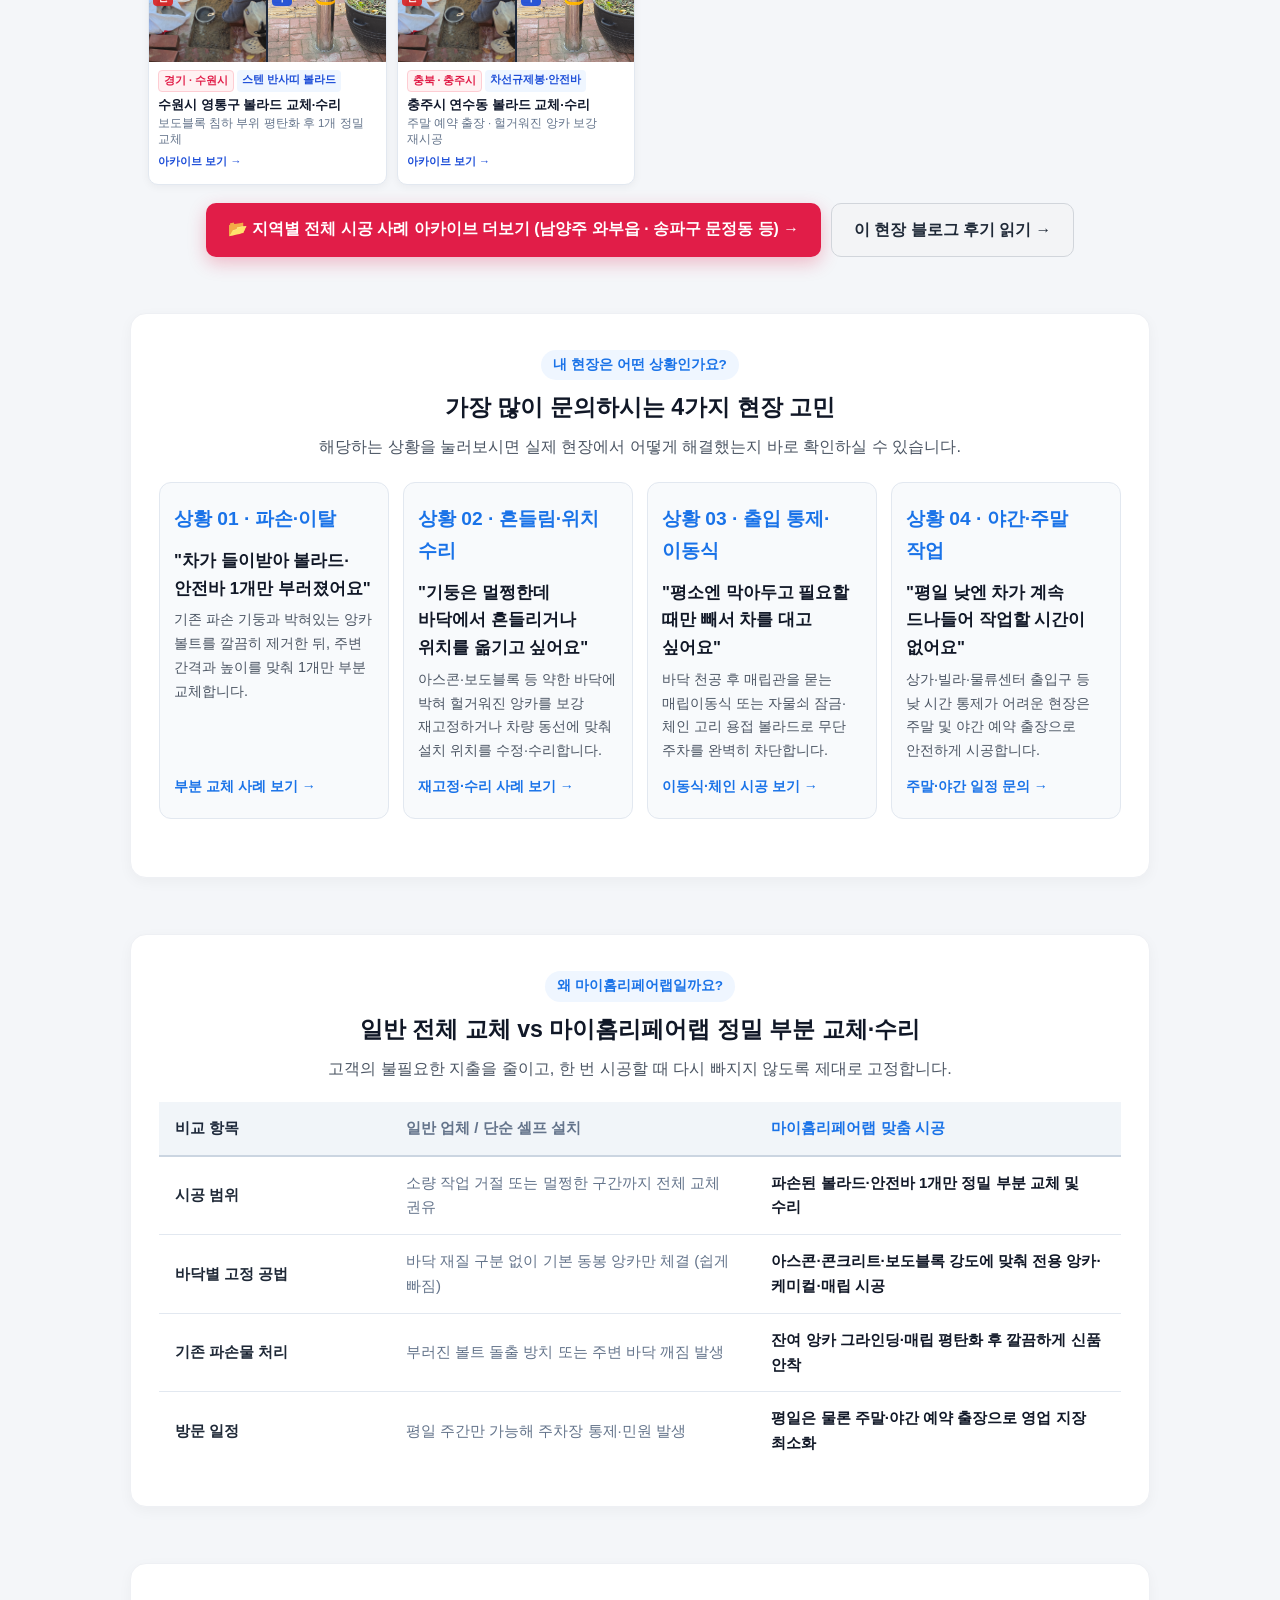
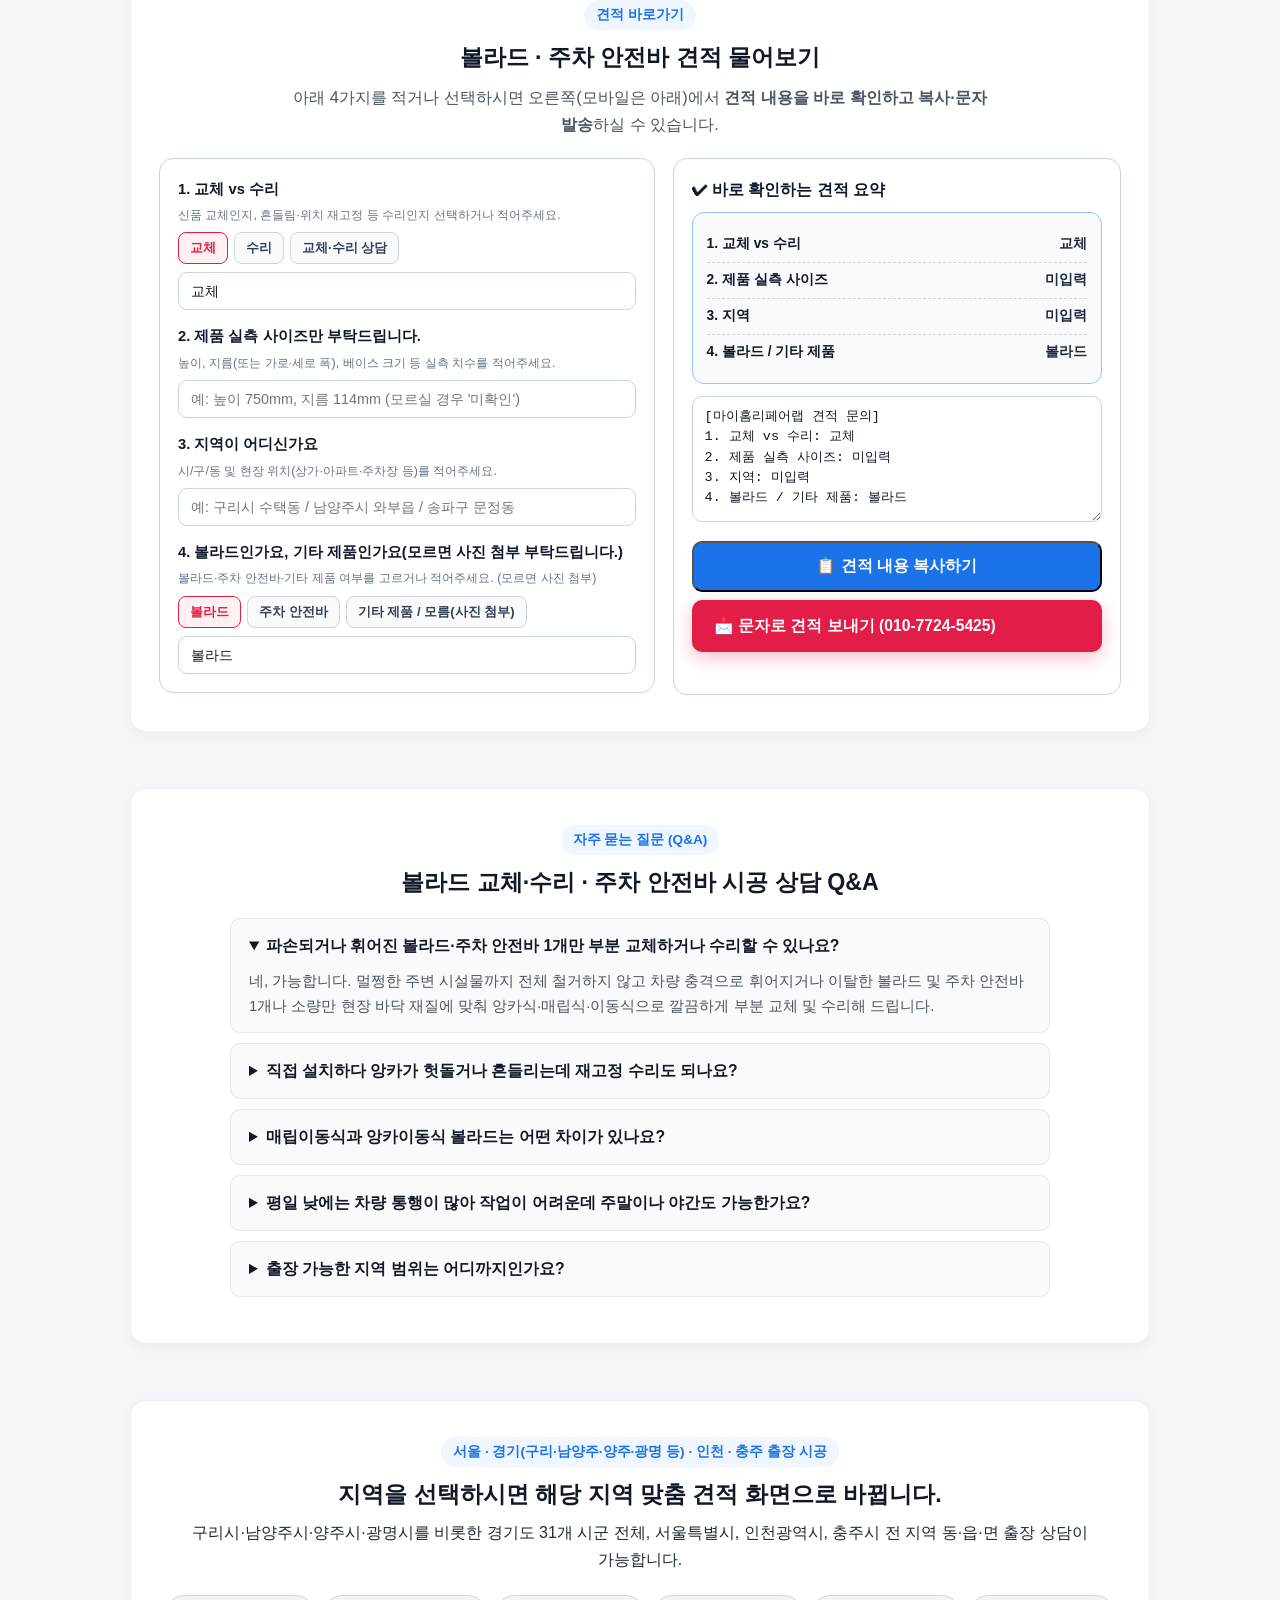
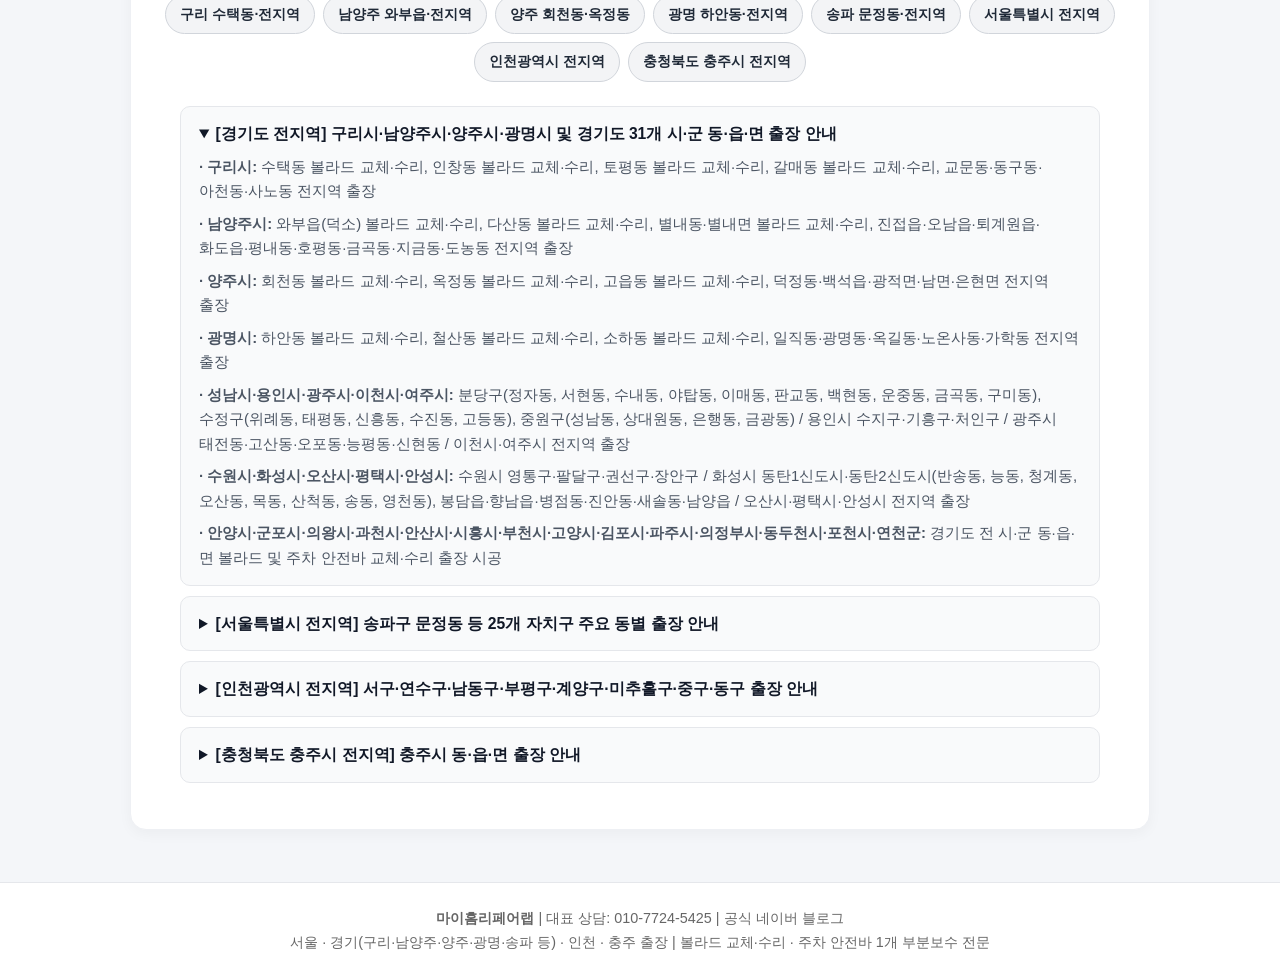
==== commit 06307aef: "Update index.html" ====
--- a/index.html
+++ b/index.html
@@ -4,30 +4,30 @@
   <meta charset="utf-8" />
   <meta name="viewport" content="width=device-width, initial-scale=1" />
 
-  <!-- 1. 기본 SEO 메타 태그 (클릭률 극대화 후킹 타이틀) -->
-  <title>마이홈리페어랩 | 파손 볼라드 1개 부분교체·수정 · 주차 안전바 당일 보수 전문</title>
-  <meta name="description" content="전체 철거 없이 부러진 볼라드·주차 안전바 1개만 정밀 교체! 구리·광명·서울·경기·인천·충주 출장, 주말·야간 시공 가능. 사진 2장이면 출장비 포함 확정 견적 010-7724-5425." />
-  <meta name="keywords" content="마이홈리페어랩, 볼라드 교체, 볼라드 수정, 볼라드 설치, 볼라드 부분보수, 주차 안전바 교체, 주차 안전바 설치, 주차금지봉 교체, 차선규제봉 수리, 매립이동식 볼라드, 앙카식 볼라드, 우레탄 볼라드, 스텐 볼라드, 구리 수택동 볼라드, 광명 하안동 주차 안전바, 서울 경기 인천 충주 볼라드" />
+  <!-- 1. 기본 SEO 메타 태그 (사이트 명함 + 동·시·볼라드 교체·수리 키워드) -->
+  <title>마이홈리페어랩 | 동·시 주차 볼라드 교체·수리 · 주차 안전바 1개 부분보수 전문</title>
+  <meta name="description" content="전체 철거 없이 부러진 볼라드·주차 안전바 1개만 정밀 교체·수리! 서울·경기(구리·남양주·양주·광명·송파 등)·인천·충주 출장, 주말·야간 시공 가능. 사진 2장 견적 010-7724-5425." />
+  <meta name="keywords" content="마이홈리페어랩, 볼라드 교체, 볼라드 수리, 동 볼라드 교체, 동 볼라드 수리, 구리시 볼라드 교체, 남양주시 볼라드 수리, 양주시 볼라드 교체, 와부읍 볼라드 교체, 문정동 볼라드 수리, 주차 안전바 교체, 주차금지봉 수리, 서울 경기 인천 충주 볼라드" />
   <link rel="canonical" href="https://organiccej.github.io/" />
 
-  <!-- 2. 네이버 & 구글 검색 대표 썸네일(미리보기 사진) 강제 노출 세팅 -->
+  <!-- 2. 오픈그래프(OG) 미리보기 명함 세팅 -->
   <meta name="image" content="https://organiccej.github.io/assets/bollard_after.jpg" />
   <meta property="og:site_name" content="마이홈리페어랩" />
   <meta property="og:locale" content="ko_KR" />
   <meta property="og:type" content="website" />
-  <meta property="og:title" content="부러진 볼라드·주차 안전바 1개만 교체! 출장비 포함 사진 견적 | 마이홈리페어랩" />
-  <meta property="og:description" content="멀쩡한 바닥까지 다 뜯지 마세요. 파손된 자리만 정밀 철거 후 단단하게 재고정합니다. (서울·경기·인천·충주 주말·야간 출장)" />
+  <meta property="og:title" content="마이홈리페어랩 | 파손 볼라드 1개 부분교체·수리 · 주차 안전바 전문" />
+  <meta property="og:description" content="멀쩡한 바닥까지 다 뜯지 마세요. 파손된 자리만 정밀 철거 후 단단하게 교체·수리합니다. (서울·경기·인천·충주 주말·야간 출장)" />
   <meta property="og:url" content="https://organiccej.github.io/" />
   <meta property="og:image" content="https://organiccej.github.io/assets/bollard_after.jpg" />
   <meta property="og:image:secure_url" content="https://organiccej.github.io/assets/bollard_after.jpg" />
   <meta property="og:image:type" content="image/jpeg" />
   <meta property="og:image:width" content="1200" />
   <meta property="og:image:height" content="630" />
-  <meta property="og:image:alt" content="마이홈리페어랩 파손 볼라드 및 주차 안전바 신품 교체 완료 시공 후 사진" />
+  <meta property="og:image:alt" content="마이홈리페어랩 파손 볼라드 및 주차 안전바 신품 교체·수리 완료 후 사진" />
 
   <meta name="twitter:card" content="summary_large_image" />
-  <meta name="twitter:title" content="부러진 볼라드·주차 안전바 1개만 교체! | 마이홈리페어랩" />
-  <meta name="twitter:description" content="사진 2장이면 출장비 포함 확정 견적 안내. 구리·광명·서울·경기·인천·충주 출장 시공." />
+  <meta name="twitter:title" content="마이홈리페어랩 | 볼라드·주차 안전바 교체·수리 전문" />
+  <meta name="twitter:description" content="사진 2장이면 출장비 포함 확정 견적 안내. 서울·경기(구리·남양주·양주·광명 등)·인천·충주 출장 시공." />
   <meta name="twitter:image" content="https://organiccej.github.io/assets/bollard_after.jpg" />
 
   <link href="styles.css" rel="stylesheet" />
@@ -352,7 +352,7 @@
         gap: 8px !important;
       }
     }
-    .compact-card {
+    .compact-card-link {
       display: flex !important;
       flex-direction: column !important;
       background: #ffffff;
@@ -361,8 +361,13 @@
       overflow: hidden;
       box-shadow: 0 2px 8px rgba(15, 23, 42, 0.05);
       min-width: 0;
-    }
-    .compact-card.is-hidden {
+      text-decoration: none;
+      color: inherit;
+    }
+    .compact-card-link:hover {
+      border-color: #1d4ed8;
+    }
+    .compact-card-link.is-hidden {
       display: none !important;
     }
     .compact-ba {
@@ -446,13 +451,31 @@
       margin: 0;
       line-height: 1.35;
     }
+    .c-arch-hint {
+      display: inline-block;
+      margin-top: 5px;
+      font-size: 0.7rem;
+      font-weight: 800;
+      color: #1d4ed8;
+    }
   </style>
 
-  <!-- 3. SEO & AEO 구조화 데이터 (검색 결과 썸네일 + 대표 이미지 연결) -->
+  <!-- 3. 구조화 데이터 명함 (WebSite + HomeAndConstructionBusiness) -->
   <script type="application/ld+json">
   {
     "@context": "https://schema.org",
     "@graph": [
+      {
+        "@type": "WebSite",
+        "@id": "https://organiccej.github.io/#website",
+        "name": "마이홈리페어랩",
+        "alternateName": "마이홈리페어랩 볼라드·주차 안전바 교체·수리",
+        "url": "https://organiccej.github.io/",
+        "inLanguage": "ko-KR",
+        "publisher": {
+          "@id": "https://organiccej.github.io/#business"
+        }
+      },
       {
         "@type": "HomeAndConstructionBusiness",
         "@id": "https://organiccej.github.io/#business",
@@ -473,11 +496,14 @@
           { "@type": "AdministrativeArea", "name": "인천광역시 전지역" },
           { "@type": "City", "name": "충주시" },
           { "@type": "City", "name": "구리시" },
+          { "@type": "City", "name": "남양주시" },
+          { "@type": "City", "name": "양주시" },
           { "@type": "City", "name": "광명시" }
         ],
         "knowsAbout": [
-          "볼라드 교체 및 파손 부위 수정 보수",
-          "주차 안전바 교체 및 신규 설치",
+          "볼라드 교체 및 파손 부위 수리",
+          "주차 안전바 교체 및 수리",
+          "동 단위 주차 볼라드 교체·수리 출장 시공",
           "매립이동식 볼라드 및 앙카식 볼라드 시공",
           "스텐 볼라드 및 우레탄 탄성 볼라드 부분 교체",
           "주차금지봉 및 차선규제봉 재고정 수리"
@@ -487,7 +513,13 @@
         "@type": "WebPage",
         "@id": "https://organiccej.github.io/#webpage",
         "url": "https://organiccej.github.io/",
-        "name": "마이홈리페어랩 | 파손 볼라드 1개 부분교체·수정 · 주차 안전바 보수 전문",
+        "name": "마이홈리페어랩 | 파손 볼라드 1개 부분교체·수리 · 주차 안전바 전문",
+        "isPartOf": {
+          "@id": "https://organiccej.github.io/#website"
+        },
+        "about": {
+          "@id": "https://organiccej.github.io/#business"
+        },
         "inLanguage": "ko-KR",
         "primaryImageOfPage": {
           "@type": "ImageObject",
@@ -501,10 +533,10 @@
         "mainEntity": [
           {
             "@type": "Question",
-            "name": "파손되거나 휘어진 볼라드·주차 안전바 1개만 부분 교체하거나 수정할 수 있나요?",
+            "name": "파손되거나 휘어진 볼라드·주차 안전바 1개만 부분 교체하거나 수리할 수 있나요?",
             "acceptedAnswer": {
               "@type": "Answer",
-              "text": "네, 가능합니다. 멀쩡한 주변 시설물까지 전체 철거하지 않고 차량 충격으로 휘어지거나 이탈한 볼라드 및 주차 안전바 1개·소량만 바닥 상태(아스콘·콘크리트·보도블록)에 맞춰 앙카식·매립식·이동식으로 깔끔하게 부분 교체 및 수정 보수해 드립니다."
+              "text": "네, 가능합니다. 멀쩡한 주변 시설물까지 전체 철거하지 않고 차량 충격으로 휘어지거나 이탈한 볼라드 및 주차 안전바 1개·소량만 바닥 상태(아스콘·콘크리트·보도블록)에 맞춰 앙카식·매립식·이동식으로 깔끔하게 부분 교체 및 수리해 드립니다."
             }
           },
           {
@@ -536,7 +568,7 @@
             "name": "출장 가능한 지역 범위는 어디까지인가요?",
             "acceptedAnswer": {
               "@type": "Answer",
-              "text": "구리시·광명시를 비롯한 경기도 31개 시·군 전지역과 서울특별시 전 구, 인천광역시 전지역, 그리고 충청북도 충주시 전지역까지 사진 상담 후 일정을 맞춰 직접 출장 시공합니다."
+              "text": "구리시·남양주시·양주시·광명시를 비롯한 경기도 31개 시·군 전지역과 서울특별시 전 구, 인천광역시 전지역, 그리고 충청북도 충주시 전지역까지 사진 상담 후 일정을 맞춰 직접 출장 시공합니다."
             }
           }
         ]
@@ -569,11 +601,11 @@
     <section class="section">
       <div class="container panel center">
         <div class="trust-hook-bar">
-          <span>🔥 전체 철거 NO! 파손된 자리 1개만 정밀 교체 · 주말/야간 출장</span>
-        </div>
-        <p class="tag"><span class="dynamic-region-prefix"></span>볼라드 교체·수정 · 주차 안전바 1개 부분보수 전문</p>
-        <h1 class="h1"><span class="dynamic-region-prefix"></span>부러지고 흔들리는 볼라드·주차 안전바,<br />1개만 교체·수정해도 새것처럼 튼튼해집니다.</h1>
-        <p class="lead">멀쩡한 시설물까지 통째로 갈아엎지 않습니다. 파손된 자리만 정밀 철거 후 바닥 재질에 맞춰 단단하게 재고정합니다.</p>
+          <span>🔥 전체 철거 NO! 파손된 자리 1개만 정밀 교체·수리 · 주말/야간 출장</span>
+        </div>
+        <p class="tag"><span class="dynamic-region-prefix"></span>동·시 볼라드 교체·수리 · 주차 안전바 1개 부분보수 전문</p>
+        <h1 class="h1"><span class="dynamic-region-prefix"></span>부러지고 흔들리는 볼라드·주차 안전바,<br />1개만 교체·수리해도 새것처럼 튼튼해집니다.</h1>
+        <p class="lead">멀쩡한 시설물까지 통째로 갈아엎지 않습니다. 파손된 자리만 정밀 철거 후 바닥 재질에 맞춰 단단하게 교체·수리합니다.</p>
 
         <!-- 최상단 후킹 미니 GIF형 전·후 자동 비교 위젯 -->
         <a aria-label="실제 볼라드 교체 전후 사례 블로그 보기" class="mini-gif-wrap" href="https://blog.naver.com/realcharming-/224472129618" rel="noopener noreferrer" style="display:block; text-decoration:none;" target="_blank">
@@ -588,7 +620,7 @@
             </div>
             <div class="gif-layer-after">
               <img alt="구리 수택동 주차장 파손 볼라드 신품 교체 및 앙카 고정 완료 후 대표 사진" src="assets/bollard_after.jpg" />
-              <span class="mini-gif-badge badge-after">시공 후 · 교체/고정 완료</span>
+              <span class="mini-gif-badge badge-after">시공 후 · 교체/수리 완료</span>
             </div>
           </div>
           <div class="mini-gif-caption">자동 전·후 비교 중 · 터치하면 상세 작업 일지 보기 →</div>
@@ -598,7 +630,7 @@
         <div class="aeo-summary" style="background:#f8f9fa; border-left:4px solid #1a73e8; padding:16px 20px; margin:20px auto; max-width:760px; text-align:left; border-radius:6px;">
           <strong style="display:block; margin-bottom:6px; color:#111;">📌 한눈에 보는 마이홈리페어랩 <span class="dynamic-region-prefix"></span>시공 기준</strong>
           <p style="margin:0; font-size:0.95rem; line-height:1.6; color:#333;">
-            차량 접촉으로 휘어진 <strong>볼라드·주차 안전바 1개 부분 교체</strong>부터 풀린 앙카 보강, 위치·간격 수정, 셀프 시공 실패 복구까지 현장 맞춤으로 해결합니다. <strong>스텐(U자형·일자형)·우레탄·매립이동식·앙카이동식(자물쇠·체인 옵션)</strong> 모두 보유·시공하며, <strong><span class="dynamic-region-highlight">구리·광명·경기도 전지역·서울·인천·충주</span></strong> 주말·야간 출장을 지원합니다.
+            차량 접촉으로 휘어진 <strong>볼라드·주차 안전바 1개 부분 교체·수리</strong>부터 풀린 앙카 보강, 위치·간격 수정, 셀프 시공 실패 복구까지 현장 맞춤으로 해결합니다. <strong>스텐(U자형·일자형)·우레탄·매립이동식·앙카이동식(자물쇠·체인 옵션)</strong> 모두 보유·시공하며, <strong><span class="dynamic-region-highlight">서울·경기(구리·남양주·양주·광명·송파 등)·인천·충주</span></strong> 주말·야간 출장을 지원합니다.
           </p>
         </div>
 
@@ -610,18 +642,18 @@
       </div>
     </section>
 
-    <!-- 2. 실제 작업 전·후 컴팩트 10개 쇼케이스 (가장 먼저 신뢰를 확보하는 배치) -->
+    <!-- 2. 실제 작업 전·후 컴팩트 10개 쇼케이스 (클릭 시 아카이브 bollard-archive.html로 이동) -->
     <section class="section service-before-after" id="photos">
       <div class="container">
         <div class="section-head center">
           <span class="tag">전국 출장 실제 현장 리포트 · 대표 10선</span>
-          <h2 class="h2">종류별·지역별 볼라드 &amp; 주차 안전바 시공 사례</h2>
-          <p>구리·남양주·송파·광명·인천·충주 등 현장에 맞는 볼라드 종류와 공법으로 파손 부위만 정밀 교체합니다.</p>
+          <h2 class="h2">종류별·지역별 볼라드 &amp; 주차 안전바 교체·수리 사례</h2>
+          <p>구리·남양주·양주·송파·광명·인천·충주 등 현장에 맞는 볼라드 종류와 공법으로 파손 부위만 정밀 교체·수리합니다. 카드를 누르면 아카이브로 이동합니다.</p>
         </div>
 
         <div class="mini-filter-bar">
           <button type="button" class="mini-filter-btn active" data-loc="all">전체 대표 현장 (10)</button>
-          <button type="button" class="mini-filter-btn" data-loc="gyeonggi">경기도 (구리·남양주·광명·성남·수원)</button>
+          <button type="button" class="mini-filter-btn" data-loc="gyeonggi">경기도 (구리·남양주·양주·광명·성남·수원)</button>
           <button type="button" class="mini-filter-btn" data-loc="seoul">서울특별시 (송파·강서·노원)</button>
           <button type="button" class="mini-filter-btn" data-loc="etc">인천·충북 (인천 서구·충주시)</button>
         </div>
@@ -629,14 +661,14 @@
         <div class="compact-case-grid" id="compactCaseGrid">
 
           <!-- 사례 01: 경기 구리시 -->
-          <article class="compact-card" data-loc="gyeonggi">
+          <a class="compact-card-link" data-loc="gyeonggi" href="bollard-archive.html">
             <div class="compact-ba">
               <div class="c-img-box">
-                <img src="assets/bollard_before.jpg" alt="경기 구리시 수택동 스텐 고정식 볼라드 교체 전" loading="lazy" />
+                <img src="assets/bollard_before.jpg" alt="구리시 수택동 볼라드 교체 수리 시공 전" loading="lazy" />
                 <span class="c-tag before">전</span>
               </div>
               <div class="c-img-box">
-                <img src="assets/bollard_after.jpg" alt="경기 구리시 수택동 스텐 고정식 볼라드 교체 후" loading="lazy" />
+                <img src="assets/bollard_after.jpg" alt="구리시 수택동 볼라드 교체 수리 시공 후" loading="lazy" />
                 <span class="c-tag after">후</span>
               </div>
             </div>
@@ -645,20 +677,21 @@
                 <span class="b-city">경기 · 구리시</span>
                 <span class="b-type">스텐 고정식 볼라드</span>
               </div>
-              <h3>구리 수택동 파손 볼라드 1개 부분 교체</h3>
-              <p>차량 충격 이탈 기둥 철거 후 앙카 정밀 재고정</p>
-            </div>
-          </article>
-
-          <!-- 사례 02: 서울 송파구 -->
-          <article class="compact-card" data-loc="seoul">
+              <h3>구리시 수택동 볼라드 교체·수리</h3>
+              <p>차량 충격 이탈 기둥 철거 후 앙카 재고정</p>
+              <span class="c-arch-hint">아카이브 보기 →</span>
+            </div>
+          </a>
+
+          <!-- 사례 02: 서울 송파구 문정동 -->
+          <a class="compact-card-link" data-loc="seoul" href="bollard-archive.html">
             <div class="compact-ba">
               <div class="c-img-box">
-                <img src="assets/bollard_before.jpg" alt="서울 송파구 문정동 주차금지봉 볼라드 교체 전" loading="lazy" />
+                <img src="assets/bollard_before.jpg" alt="송파구 문정동 주차 볼라드 교체 수리 시공 전" loading="lazy" />
                 <span class="c-tag before">전</span>
               </div>
               <div class="c-img-box">
-                <img src="assets/bollard_after.jpg" alt="서울 송파구 문정동 주차금지봉 볼라드 교체 후" loading="lazy" />
+                <img src="assets/bollard_after.jpg" alt="송파구 문정동 주차 볼라드 교체 수리 시공 후" loading="lazy" />
                 <span class="c-tag after">후</span>
               </div>
             </div>
@@ -667,20 +700,21 @@
                 <span class="b-city">서울 · 송파구</span>
                 <span class="b-type">주차금지봉·볼라드</span>
               </div>
-              <h3>송파구 문정동 상가 진출입로 1개 교체</h3>
+              <h3>송파구 문정동 볼라드 교체·수리</h3>
               <p>기울어진 볼라드 제거 및 수평·간격 정밀 보수</p>
-            </div>
-          </article>
-
-          <!-- 사례 03: 경기 남양주시 -->
-          <article class="compact-card" data-loc="gyeonggi">
+              <span class="c-arch-hint">아카이브 보기 →</span>
+            </div>
+          </a>
+
+          <!-- 사례 03: 경기 남양주시 와부읍 -->
+          <a class="compact-card-link" data-loc="gyeonggi" href="bollard-archive.html">
             <div class="compact-ba">
               <div class="c-img-box">
-                <img src="assets/bollard_before.jpg" alt="경기 남양주시 와부읍 주차 안전바 볼라드 교체 전" loading="lazy" />
+                <img src="assets/bollard_before.jpg" alt="남양주시 와부읍 주차 볼라드 교체 수리 시공 전" loading="lazy" />
                 <span class="c-tag before">전</span>
               </div>
               <div class="c-img-box">
-                <img src="assets/bollard_after.jpg" alt="경기 남양주시 와부읍 주차 안전바 볼라드 교체 후" loading="lazy" />
+                <img src="assets/bollard_after.jpg" alt="남양주시 와부읍 주차 볼라드 교체 수리 시공 후" loading="lazy" />
                 <span class="c-tag after">후</span>
               </div>
             </div>
@@ -689,20 +723,21 @@
                 <span class="b-city">경기 · 남양주시</span>
                 <span class="b-type">주차 안전바·볼라드</span>
               </div>
-              <h3>남양주 와부읍 주차 구역 부분 교체</h3>
+              <h3>남양주시 와부읍 볼라드 교체·수리</h3>
               <p>이탈한 주차 안전바 바닥 보강 및 재고정 시공</p>
-            </div>
-          </article>
+              <span class="c-arch-hint">아카이브 보기 →</span>
+            </div>
+          </a>
 
           <!-- 사례 04: 경기 광명시 -->
-          <article class="compact-card" data-loc="gyeonggi">
+          <a class="compact-card-link" data-loc="gyeonggi" href="bollard-archive.html">
             <div class="compact-ba">
               <div class="c-img-box">
-                <img src="assets/bollard_before.jpg" alt="경기 광명시 하안동 U자형 주차 안전바 시공 전" loading="lazy" />
+                <img src="assets/bollard_before.jpg" alt="광명시 하안동 주차 안전바 교체 수리 시공 전" loading="lazy" />
                 <span class="c-tag before">전</span>
               </div>
               <div class="c-img-box">
-                <img src="assets/bollard_after.jpg" alt="경기 광명시 하안동 U자형 주차 안전바 시공 후" loading="lazy" />
+                <img src="assets/bollard_after.jpg" alt="광명시 하안동 주차 안전바 교체 수리 시공 후" loading="lazy" />
                 <span class="c-tag after">후</span>
               </div>
             </div>
@@ -711,42 +746,44 @@
                 <span class="b-city">경기 · 광명시</span>
                 <span class="b-type">U자형 주차 안전바</span>
               </div>
-              <h3>광명 하안동 주차장 U자형 안전바 교체</h3>
+              <h3>광명시 하안동 안전바 교체·수리</h3>
               <p>아스콘 바닥 전용 케미컬·앙카 보강 고정</p>
-            </div>
-          </article>
-
-          <!-- 사례 05: 인천 서구 -->
-          <article class="compact-card" data-loc="etc">
+              <span class="c-arch-hint">아카이브 보기 →</span>
+            </div>
+          </a>
+
+          <!-- 사례 05: 경기 양주시 -->
+          <a class="compact-card-link" data-loc="gyeonggi" href="bollard-archive.html">
             <div class="compact-ba">
               <div class="c-img-box">
-                <img src="assets/bollard_before.jpg" alt="인천 서구 청라동 매립이동식 볼라드 시공 전" loading="lazy" />
+                <img src="assets/bollard_before.jpg" alt="양주시 회천동 볼라드 교체 수리 시공 전" loading="lazy" />
                 <span class="c-tag before">전</span>
               </div>
               <div class="c-img-box">
-                <img src="assets/bollard_after.jpg" alt="인천 서구 청라동 매립이동식 볼라드 시공 후" loading="lazy" />
+                <img src="assets/bollard_after.jpg" alt="양주시 회천동 볼라드 교체 수리 시공 후" loading="lazy" />
                 <span class="c-tag after">후</span>
               </div>
             </div>
             <div class="compact-body">
               <div class="compact-badges">
-                <span class="b-city">인천 · 서구</span>
+                <span class="b-city">경기 · 양주시</span>
                 <span class="b-type">매립이동식 볼라드</span>
               </div>
-              <h3>인천 청라동 코어 천공 매립이동식 설치</h3>
-              <p>바닥 걸림턱 없는 매립관 시공 및 자물쇠 잠금</p>
-            </div>
-          </article>
+              <h3>양주시 회천동 볼라드 교체·수리</h3>
+              <p>바닥 걸림턱 없는 매립관 시공 및 재고정</p>
+              <span class="c-arch-hint">아카이브 보기 →</span>
+            </div>
+          </a>
 
           <!-- 사례 06: 서울 강서구 -->
-          <article class="compact-card" data-loc="seoul">
+          <a class="compact-card-link" data-loc="seoul" href="bollard-archive.html">
             <div class="compact-ba">
               <div class="c-img-box">
-                <img src="assets/bollard_before.jpg" alt="서울 강서구 마곡동 우레탄 탄성 볼라드 교체 전" loading="lazy" />
+                <img src="assets/bollard_before.jpg" alt="강서구 마곡동 우레탄 볼라드 교체 수리 시공 전" loading="lazy" />
                 <span class="c-tag before">전</span>
               </div>
               <div class="c-img-box">
-                <img src="assets/bollard_after.jpg" alt="서울 강서구 마곡동 우레탄 탄성 볼라드 교체 후" loading="lazy" />
+                <img src="assets/bollard_after.jpg" alt="강서구 마곡동 우레탄 볼라드 교체 수리 시공 후" loading="lazy" />
                 <span class="c-tag after">후</span>
               </div>
             </div>
@@ -755,20 +792,21 @@
                 <span class="b-city">서울 · 강서구</span>
                 <span class="b-type">우레탄 탄성 볼라드</span>
               </div>
-              <h3>강서구 마곡동 부러진 탄성 볼라드 교체</h3>
+              <h3>강서구 마곡동 볼라드 교체·수리</h3>
               <p>잔여 앙카 그라인딩 제거 후 신품 탄성봉 체결</p>
-            </div>
-          </article>
+              <span class="c-arch-hint">아카이브 보기 →</span>
+            </div>
+          </a>
 
           <!-- 사례 07: 경기 성남시 -->
-          <article class="compact-card" data-loc="gyeonggi">
+          <a class="compact-card-link" data-loc="gyeonggi" href="bollard-archive.html">
             <div class="compact-ba">
               <div class="c-img-box">
-                <img src="assets/bollard_before.jpg" alt="경기 성남시 분당구 체인연결형 앙카이동식 볼라드 전" loading="lazy" />
+                <img src="assets/bollard_before.jpg" alt="성남시 분당구 체인 볼라드 교체 수리 시공 전" loading="lazy" />
                 <span class="c-tag before">전</span>
               </div>
               <div class="c-img-box">
-                <img src="assets/bollard_after.jpg" alt="경기 성남시 분당구 체인연결형 앙카이동식 볼라드 후" loading="lazy" />
+                <img src="assets/bollard_after.jpg" alt="성남시 분당구 체인 볼라드 교체 수리 시공 후" loading="lazy" />
                 <span class="c-tag after">후</span>
               </div>
             </div>
@@ -777,42 +815,44 @@
                 <span class="b-city">경기 · 성남시</span>
                 <span class="b-type">체인형 앙카이동식</span>
               </div>
-              <h3>성남 분당구 무단주차 차단 체인 볼라드</h3>
+              <h3>성남시 분당구 볼라드 교체·수리</h3>
               <p>상단 고리 용접형 이동식 기둥 및 스텐 체인 연결</p>
-            </div>
-          </article>
-
-          <!-- 사례 08: 서울 노원구 -->
-          <article class="compact-card" data-loc="seoul">
+              <span class="c-arch-hint">아카이브 보기 →</span>
+            </div>
+          </a>
+
+          <!-- 사례 08: 인천 서구 -->
+          <a class="compact-card-link" data-loc="etc" href="bollard-archive.html">
             <div class="compact-ba">
               <div class="c-img-box">
-                <img src="assets/bollard_before.jpg" alt="서울 노원구 중계동 일자형 주차 스토퍼 안전바 전" loading="lazy" />
+                <img src="assets/bollard_before.jpg" alt="인천 서구 청라동 볼라드 교체 수리 시공 전" loading="lazy" />
                 <span class="c-tag before">전</span>
               </div>
               <div class="c-img-box">
-                <img src="assets/bollard_after.jpg" alt="서울 노원구 중계동 일자형 주차 스토퍼 안전바 후" loading="lazy" />
+                <img src="assets/bollard_after.jpg" alt="인천 서구 청라동 볼라드 교체 수리 시공 후" loading="lazy" />
                 <span class="c-tag after">후</span>
               </div>
             </div>
             <div class="compact-body">
               <div class="compact-badges">
-                <span class="b-city">서울 · 노원구</span>
-                <span class="b-type">일자형 주차 안전바</span>
-              </div>
-              <h3>노원 중계동 빌라 필로티 안전바 위치 수정</h3>
-              <p>차량 회전 동선에 맞춰 기존 기둥 철거 후 이설</p>
-            </div>
-          </article>
+                <span class="b-city">인천 · 서구</span>
+                <span class="b-type">스텐 라운드 볼라드</span>
+              </div>
+              <h3>인천 서구 청라동 볼라드 교체·수리</h3>
+              <p>파손 볼라드 1개 정밀 철거 및 바닥 재고정</p>
+              <span class="c-arch-hint">아카이브 보기 →</span>
+            </div>
+          </a>
 
           <!-- 사례 09: 경기 수원시 -->
-          <article class="compact-card" data-loc="gyeonggi">
+          <a class="compact-card-link" data-loc="gyeonggi" href="bollard-archive.html">
             <div class="compact-ba">
               <div class="c-img-box">
-                <img src="assets/bollard_before.jpg" alt="경기 수원시 영통구 보행자 안전 볼라드 교체 전" loading="lazy" />
+                <img src="assets/bollard_before.jpg" alt="수원시 영통구 볼라드 교체 수리 시공 전" loading="lazy" />
                 <span class="c-tag before">전</span>
               </div>
               <div class="c-img-box">
-                <img src="assets/bollard_after.jpg" alt="경기 수원시 영통구 보행자 안전 볼라드 교체 후" loading="lazy" />
+                <img src="assets/bollard_after.jpg" alt="수원시 영통구 볼라드 교체 수리 시공 후" loading="lazy" />
                 <span class="c-tag after">후</span>
               </div>
             </div>
@@ -821,20 +861,21 @@
                 <span class="b-city">경기 · 수원시</span>
                 <span class="b-type">스텐 반사띠 볼라드</span>
               </div>
-              <h3>수원 영통구 야간 시인성 반사띠 볼라드 보수</h3>
+              <h3>수원시 영통구 볼라드 교체·수리</h3>
               <p>보도블록 침하 부위 평탄화 후 1개 정밀 교체</p>
-            </div>
-          </article>
+              <span class="c-arch-hint">아카이브 보기 →</span>
+            </div>
+          </a>
 
           <!-- 사례 10: 충북 충주시 -->
-          <article class="compact-card" data-loc="etc">
+          <a class="compact-card-link" data-loc="etc" href="bollard-archive.html">
             <div class="compact-ba">
               <div class="c-img-box">
-                <img src="assets/bollard_before.jpg" alt="충북 충주시 연수동 차선규제봉 주차 안전바 교체 전" loading="lazy" />
+                <img src="assets/bollard_before.jpg" alt="충주시 연수동 볼라드 교체 수리 시공 전" loading="lazy" />
                 <span class="c-tag before">전</span>
               </div>
               <div class="c-img-box">
-                <img src="assets/bollard_after.jpg" alt="충북 충주시 연수동 차선규제봉 주차 안전바 교체 후" loading="lazy" />
+                <img src="assets/bollard_after.jpg" alt="충주시 연수동 볼라드 교체 수리 시공 후" loading="lazy" />
                 <span class="c-tag after">후</span>
               </div>
             </div>
@@ -843,10 +884,11 @@
                 <span class="b-city">충북 · 충주시</span>
                 <span class="b-type">차선규제봉·안전바</span>
               </div>
-              <h3>충주시 연수동 상가 주차장 진입봉 재고정</h3>
+              <h3>충주시 연수동 볼라드 교체·수리</h3>
               <p>주말 예약 출장 · 헐거워진 앙카 보강 재시공</p>
-            </div>
-          </article>
+              <span class="c-arch-hint">아카이브 보기 →</span>
+            </div>
+          </a>
 
         </div>
 
@@ -873,16 +915,16 @@
               <h3 style="font-size:1.05rem; margin:6px 0; color:#111827;">"차가 들이받아 볼라드·안전바 1개만 부러졌어요"</h3>
               <p style="font-weight:400; font-size:0.9rem; color:#4b5563;">기존 파손 기둥과 박혀있는 앙카 볼트를 깔끔히 제거한 뒤, 주변 간격과 높이를 맞춰 1개만 부분 교체합니다.</p>
             </div>
-            <a href="https://blog.naver.com/realcharming-/224472129618" rel="noopener noreferrer" style="margin-top:12px; font-size:0.88rem; font-weight:700; color:#1a73e8;" target="_blank">부분 교체 사례 보기 →</a>
+            <a href="bollard-archive.html" style="margin-top:12px; font-size:0.88rem; font-weight:700; color:#1a73e8;">부분 교체 사례 보기 →</a>
           </div>
 
           <div style="display:flex; flex-direction:column; justify-content:space-between;">
             <div>
-              <strong>상황 02 · 흔들림·위치 수정</strong>
+              <strong>상황 02 · 흔들림·위치 수리</strong>
               <h3 style="font-size:1.05rem; margin:6px 0; color:#111827;">"기둥은 멀쩡한데 바닥에서 흔들리거나 위치를 옮기고 싶어요"</h3>
-              <p style="font-weight:400; font-size:0.9rem; color:#4b5563;">아스콘·보도블록 등 약한 바닥에 박혀 헐거워진 앙카를 보강 재고정하거나 차량 동선에 맞춰 설치 위치를 수정합니다.</p>
-            </div>
-            <a href="https://blog.naver.com/realcharming-/224472129618" rel="noopener noreferrer" style="margin-top:12px; font-size:0.88rem; font-weight:700; color:#1a73e8;" target="_blank">재고정·수정 사례 보기 →</a>
+              <p style="font-weight:400; font-size:0.9rem; color:#4b5563;">아스콘·보도블록 등 약한 바닥에 박혀 헐거워진 앙카를 보강 재고정하거나 차량 동선에 맞춰 설치 위치를 수정·수리합니다.</p>
+            </div>
+            <a href="bollard-archive.html" style="margin-top:12px; font-size:0.88rem; font-weight:700; color:#1a73e8;">재고정·수리 사례 보기 →</a>
           </div>
 
           <div style="display:flex; flex-direction:column; justify-content:space-between;">
@@ -891,7 +933,7 @@
               <h3 style="font-size:1.05rem; margin:6px 0; color:#111827;">"평소엔 막아두고 필요할 때만 빼서 차를 대고 싶어요"</h3>
               <p style="font-weight:400; font-size:0.9rem; color:#4b5563;">바닥 천공 후 매립관을 묻는 매립이동식 또는 자물쇠 잠금·체인 고리 용접 볼라드로 무단 주차를 완벽히 차단합니다.</p>
             </div>
-            <a href="https://blog.naver.com/realcharming-/224472129618" rel="noopener noreferrer" style="margin-top:12px; font-size:0.88rem; font-weight:700; color:#1a73e8;" target="_blank">이동식·체인 시공 보기 →</a>
+            <a href="bollard-archive.html" style="margin-top:12px; font-size:0.88rem; font-weight:700; color:#1a73e8;">이동식·체인 시공 보기 →</a>
           </div>
 
           <div style="display:flex; flex-direction:column; justify-content:space-between;">
@@ -911,7 +953,7 @@
       <div class="container panel">
         <div class="center">
           <p class="tag">왜 마이홈리페어랩일까요?</p>
-          <h2 class="h2">일반 전체 교체 vs 마이홈리페어랩 정밀 부분 교체·수정</h2>
+          <h2 class="h2">일반 전체 교체 vs 마이홈리페어랩 정밀 부분 교체·수리</h2>
           <p class="section-lead">고객의 불필요한 지출을 줄이고, 한 번 시공할 때 다시 빠지지 않도록 제대로 고정합니다.</p>
         </div>
 
@@ -928,7 +970,7 @@
               <tr style="border-bottom:1px solid #e2e8f0;">
                 <td style="padding:14px 16px; font-weight:700;">시공 범위</td>
                 <td style="padding:14px 16px; color:#64748b;">소량 작업 거절 또는 멀쩡한 구간까지 전체 교체 권유</td>
-                <td style="padding:14px 16px; font-weight:600; color:#111827;">파손된 볼라드·안전바 1개만 정밀 부분 교체 및 위치 수정</td>
+                <td style="padding:14px 16px; font-weight:600; color:#111827;">파손된 볼라드·안전바 1개만 정밀 부분 교체 및 수리</td>
               </tr>
               <tr style="border-bottom:1px solid #e2e8f0;">
                 <td style="padding:14px 16px; font-weight:700;">바닥별 고정 공법</td>
@@ -980,7 +1022,7 @@
             <div class="quote-item">
               <label class="quote-label" for="q3Input">3. 지역이 어디신가요</label>
               <span class="quote-help">시/구/동 및 현장 위치(상가·아파트·주차장 등)를 적어주세요.</span>
-              <input id="q3Input" class="quote-input" type="text" placeholder="예: 구리시 수택동 / 광명시 하안동" />
+              <input id="q3Input" class="quote-input" type="text" placeholder="예: 구리시 수택동 / 남양주시 와부읍 / 송파구 문정동" />
             </div>
 
             <div class="quote-item">
@@ -1034,12 +1076,12 @@
       <div class="container panel">
         <div class="center">
           <p class="tag">자주 묻는 질문 (Q&amp;A)</p>
-          <h2 class="h2">볼라드 교체·수정 · 주차 안전바 시공 상담 Q&amp;A</h2>
+          <h2 class="h2">볼라드 교체·수리 · 주차 안전바 시공 상담 Q&amp;A</h2>
         </div>
         <div class="faq-wrap">
           <details class="faq" open>
-            <summary>파손되거나 휘어진 볼라드·주차 안전바 1개만 부분 교체하거나 수정할 수 있나요?</summary>
-            <p>네, 가능합니다. 멀쩡한 주변 시설물까지 전체 철거하지 않고 차량 충격으로 휘어지거나 이탈한 볼라드 및 주차 안전바 1개나 소량만 현장 바닥 재질에 맞춰 앙카식·매립식·이동식으로 깔끔하게 부분 교체 및 수정 보수해 드립니다.</p>
+            <summary>파손되거나 휘어진 볼라드·주차 안전바 1개만 부분 교체하거나 수리할 수 있나요?</summary>
+            <p>네, 가능합니다. 멀쩡한 주변 시설물까지 전체 철거하지 않고 차량 충격으로 휘어지거나 이탈한 볼라드 및 주차 안전바 1개나 소량만 현장 바닥 재질에 맞춰 앙카식·매립식·이동식으로 깔끔하게 부분 교체 및 수리해 드립니다.</p>
           </details>
           <details class="faq">
             <summary>직접 설치하다 앙카가 헛돌거나 흔들리는데 재고정 수리도 되나요?</summary>
@@ -1055,7 +1097,7 @@
           </details>
           <details class="faq">
             <summary>출장 가능한 지역 범위는 어디까지인가요?</summary>
-            <p>구리시·광명시를 포함한 경기도 31개 시·군 전지역과 서울특별시 전 구, 인천광역시 전지역, 그리고 충청북도 충주시 전지역까지 일정을 조율하여 직접 방문 시공합니다.</p>
+            <p>구리시·남양주시·양주시·광명시를 비롯한 경기도 31개 시·군 전지역과 서울특별시 전 구, 인천광역시 전지역, 그리고 충청북도 충주시 전지역까지 일정을 조율하여 직접 방문 시공합니다.</p>
           </details>
         </div>
       </div>
@@ -1065,17 +1107,17 @@
     <section class="section service-region-section" id="region-directory">
       <div class="container panel">
         <div class="section-head center">
-          <span class="tag">경기도 전지역 · 서울 · 인천 · 충주 출장 시공</span>
+          <span class="tag">서울 · 경기(구리·남양주·양주·광명 등) · 인천 · 충주 출장 시공</span>
           <h2 class="h2">지역을 선택하시면 해당 지역 맞춤 견적 화면으로 바뀝니다.</h2>
-          <p>구리시·광명시를 비롯한 경기도 31개 시군 전체, 서울특별시, 인천광역시, 충주시 전 지역 읍·면·동 출장 상담이 가능합니다.</p>
+          <p>구리시·남양주시·양주시·광명시를 비롯한 경기도 31개 시군 전체, 서울특별시, 인천광역시, 충주시 전 지역 동·읍·면 출장 상담이 가능합니다.</p>
         </div>
 
         <nav aria-label="주요 출장 거점 안내" class="region-nav" style="display:flex; flex-wrap:wrap; gap:8px; justify-content:center; margin:16px 0 24px;">
           <a class="region-chip" data-region="구리 수택동" href="?region=구리%20수택동">구리 수택동·전지역</a>
-          <a class="region-chip" data-region="구리 인창동" href="?region=구리%20인창동">구리 인창동·갈매동</a>
+          <a class="region-chip" data-region="남양주 와부읍" href="?region=남양주%20와부읍">남양주 와부읍·전지역</a>
+          <a class="region-chip" data-region="양주 회천동" href="?region=양주%20회천동">양주 회천동·옥정동</a>
           <a class="region-chip" data-region="광명 하안동" href="?region=광명%20하안동">광명 하안동·전지역</a>
-          <a class="region-chip" data-region="광명 철산동" href="?region=광명%20철산동">광명 철산동·소하동</a>
-          <a class="region-chip" data-region="남양주 다산동" href="?region=남양주%20다산동">남양주 다산·별내</a>
+          <a class="region-chip" data-region="송파 문정동" href="?region=송파%20문정동">송파 문정동·전지역</a>
           <a class="region-chip" data-region="서울" href="?region=서울">서울특별시 전지역</a>
           <a class="region-chip" data-region="인천 서구" href="?region=인천%20서구">인천광역시 전지역</a>
           <a class="region-chip" data-region="충북 충주시" href="?region=충주">충청북도 충주시 전지역</a>
@@ -1083,23 +1125,23 @@
 
         <div class="region-detail-wrap" style="max-width:920px; margin:0 auto; text-align:left;">
           <details class="faq" open style="margin-bottom:10px;">
-            <summary><strong>[경기도 전지역]</strong> 구리시·광명시 및 경기도 31개 시·군 동·읍·면 출장 안내</summary>
+            <summary><strong>[경기도 전지역]</strong> 구리시·남양주시·양주시·광명시 및 경기도 31개 시·군 동·읍·면 출장 안내</summary>
             <div style="font-size:0.9rem; line-height:1.75; color:#444; padding-top:8px;">
-              <p style="margin:0 0 8px;"><strong>· 구리시:</strong> 구리시 수택동, 인창동, 토평동, 갈매동, 교문동, 동구동, 아천동, 사노동 전지역 볼라드 교체·수정·주차 안전바 설치</p>
-              <p style="margin:0 0 8px;"><strong>· 광명시:</strong> 광명시 하안동, 철산동, 소하동, 일직동, 광명동, 옥길동, 노온사동, 가학동 전지역 볼라드 교체·수정·주차 안전바 설치</p>
-              <p style="margin:0 0 8px;"><strong>· 남양주시·하남시·양평군·가평군:</strong> 남양주시 다산동, 별내동, 별내면, 와부읍(덕소), 진접읍, 오남읍, 퇴계원읍, 화도읍, 평내동, 호평동, 금곡동, 지금동, 도농동 / 하남시 미사동, 망월동, 풍산동, 덕풍동, 신장동, 감일동, 위례동, 초이동 / 양평군 양평읍, 양서면, 용문면 / 가평군 가평읍, 청평면</p>
-              <p style="margin:0 0 8px;"><strong>· 성남시·용인시·광주시·이천시·여주시:</strong> 성남시 분당구(정자동, 서현동, 수내동, 야탑동, 이매동, 판교동, 백현동, 운중동, 금곡동, 구미동), 수정구(위례동, 태평동, 신흥동, 수진동, 고등동), 중원구(성남동, 상대원동, 은행동, 금광동) / 용인시 수지구(풍덕천동, 죽전동, 동천동, 성복동, 상현동, 신봉동), 기흥구(구갈동, 신갈동, 보정동, 동백동, 영덕동, 서천동, 마북동), 처인구(역북동, 김량장동, 고림동, 포곡읍, 모현읍) / 광주시 태전동, 고산동, 오포동, 능평동, 신현동, 초월읍, 곤지암읍 / 이천시 창전동, 중리동, 증포동, 부발읍 / 여주시 홍문동, 창동, 오학동, 가남읍</p>
-              <p style="margin:0 0 8px;"><strong>· 수원시·화성시·오산시·평택시·안성시:</strong> 수원시 영통구(광교동, 이의동, 원천동, 매탄동, 영통동, 망포동), 팔달구(인계동, 화서동, 우만동, 매교동), 권선구(금곡동, 호매실동, 권선동, 곡반정동, 세류동), 장안구(정자동, 천천동, 조원동, 율전동, 파장동) / 화성시 동탄1신도시·동탄2신도시(반송동, 능동, 청계동, 오산동, 목동, 산척동, 송동, 영천동), 봉담읍, 향남읍, 병점동, 진안동, 새솔동, 남양읍 / 오산시 세교동, 수청동, 운암동, 원동, 갈곶동 / 평택시 고덕동, 비전동, 동삭동, 세교동, 지제동, 청북읍, 안중읍, 송탄동 / 안성시 공도읍, 대덕면, 옥산동, 아양동</p>
-              <p style="margin:0 0 8px;"><strong>· 안양시·군포시·의왕시·과천시·안산시·시흥시:</strong> 안양시 동안구(평촌동, 비산동, 관양동, 호계동, 범계동), 만안구(안양동, 석수동, 박달동) / 군포시 산본동, 금정동, 당동, 당정동, 부곡동, 송정동 / 의왕시 내손동, 포일동, 청계동, 오전동, 고천동, 삼동 / 과천시 별양동, 원문동, 부림동, 중앙동, 갈현동(지식정보타운) / 안산시 단원구(고잔동, 초지동, 선부동, 원곡동), 상록구(사동, 본오동, 성포동, 월피동, 이동) / 시흥시 배곧동, 은계동, 목감동, 장곡동, 정왕동, 능곡동, 신천동, 대야동</p>
-              <p style="margin:0;"><strong>· 부천시·고양시·김포시·파주시·의정부시·양주시·동두천시·포천시·연천군:</strong> 부천시 옥길동, 범박동, 중동, 상동, 신중동, 심곡동, 원미동, 소사동, 오정동, 여월동 / 고양시 일산동구(백석동, 마두동, 장항동, 정발산동, 풍동, 식사동, 중산동), 일산서구(주엽동, 대화동, 탄현동, 일산동, 덕이동), 덕양구(화정동, 행신동, 삼송동, 원흥동, 향동동, 덕은동, 지축동) / 김포시 구래동, 마산동, 장기동, 운양동, 걸포동, 북변동, 사우동, 풍무동, 고촌읍 / 파주시 운정신도시(와동동, 야당동, 동패동, 목동동, 다율동), 금촌동, 문산읍 / 의정부시 민락동, 낙양동, 신곡동, 용현동, 가능동, 의정부동, 호원동, 장암동 / 양주시 옥정동, 회천동, 고읍동, 덕정동 / 동두천시 지행동, 생연동 / 포천시 소흘읍, 신읍동 / 연천군 전곡읍</p>
+              <p style="margin:0 0 8px;"><strong>· 구리시:</strong> 수택동 볼라드 교체·수리, 인창동 볼라드 교체·수리, 토평동 볼라드 교체·수리, 갈매동 볼라드 교체·수리, 교문동·동구동·아천동·사노동 전지역 출장</p>
+              <p style="margin:0 0 8px;"><strong>· 남양주시:</strong> 와부읍(덕소) 볼라드 교체·수리, 다산동 볼라드 교체·수리, 별내동·별내면 볼라드 교체·수리, 진접읍·오남읍·퇴계원읍·화도읍·평내동·호평동·금곡동·지금동·도농동 전지역 출장</p>
+              <p style="margin:0 0 8px;"><strong>· 양주시:</strong> 회천동 볼라드 교체·수리, 옥정동 볼라드 교체·수리, 고읍동 볼라드 교체·수리, 덕정동·백석읍·광적면·남면·은현면 전지역 출장</p>
+              <p style="margin:0 0 8px;"><strong>· 광명시:</strong> 하안동 볼라드 교체·수리, 철산동 볼라드 교체·수리, 소하동 볼라드 교체·수리, 일직동·광명동·옥길동·노온사동·가학동 전지역 출장</p>
+              <p style="margin:0 0 8px;"><strong>· 성남시·용인시·광주시·이천시·여주시:</strong> 분당구(정자동, 서현동, 수내동, 야탑동, 이매동, 판교동, 백현동, 운중동, 금곡동, 구미동), 수정구(위례동, 태평동, 신흥동, 수진동, 고등동), 중원구(성남동, 상대원동, 은행동, 금광동) / 용인시 수지구·기흥구·처인구 / 광주시 태전동·고산동·오포동·능평동·신현동 / 이천시·여주시 전지역 출장</p>
+              <p style="margin:0 0 8px;"><strong>· 수원시·화성시·오산시·평택시·안성시:</strong> 수원시 영통구·팔달구·권선구·장안구 / 화성시 동탄1신도시·동탄2신도시(반송동, 능동, 청계동, 오산동, 목동, 산척동, 송동, 영천동), 봉담읍·향남읍·병점동·진안동·새솔동·남양읍 / 오산시·평택시·안성시 전지역 출장</p>
+              <p style="margin:0;"><strong>· 안양시·군포시·의왕시·과천시·안산시·시흥시·부천시·고양시·김포시·파주시·의정부시·동두천시·포천시·연천군:</strong> 경기도 전 시·군 동·읍·면 볼라드 및 주차 안전바 교체·수리 출장 시공</p>
             </div>
           </details>
 
           <details class="faq" style="margin-bottom:10px;">
-            <summary><strong>[서울특별시 전지역]</strong> 25개 자치구 주요 동별 출장 안내</summary>
+            <summary><strong>[서울특별시 전지역]</strong> 송파구 문정동 등 25개 자치구 주요 동별 출장 안내</summary>
             <div style="font-size:0.9rem; line-height:1.75; color:#444; padding-top:8px;">
+              <p style="margin:0 0 8px;"><strong>· 동남권:</strong> 송파구(문정동 볼라드 교체·수리, 잠실동, 가락동, 거여동, 마천동, 방이동, 오금동, 송파동, 삼전동, 석촌동, 풍납동, 장지동), 강동구(천호동, 길동, 둔촌동, 명일동, 고덕동, 상일동, 암사동, 성내동, 강일동), 강남구(대치동, 도곡동, 개포동, 역삼동, 삼성동, 청담동, 압구정동, 논현동, 수서동, 일원동, 세곡동), 서초구(반포동, 잠원동, 서초동, 방배동, 양재동, 내곡동, 우면동)</p>
               <p style="margin:0 0 8px;"><strong>· 동북권:</strong> 노원구(중계동, 상계동, 하계동, 공릉동, 월계동), 도봉구(창동, 쌍문동, 방학동, 도봉동), 강북구(미아동, 번동, 수유동, 우이동), 성북구(길음동, 돈암동, 정릉동, 장위동, 석관동, 보문동), 중랑구(면목동, 상봉동, 중화동, 묵동, 망우동, 신내동), 동대문구(장안동, 전농동, 답십리동, 이문동, 휘경동, 제기동, 용두동), 광진구(구의동, 자양동, 광장동, 화양동, 군자동, 중곡동), 성동구(왕십리동, 행당동, 금호동, 옥수동, 성수동, 응봉동)</p>
-              <p style="margin:0 0 8px;"><strong>· 동남권:</strong> 송파구(잠실동, 문정동, 가락동, 거여동, 마천동, 방이동, 오금동, 송파동, 삼전동, 석촌동, 풍납동, 장지동), 강동구(천호동, 길동, 둔촌동, 명일동, 고덕동, 상일동, 암사동, 성내동, 강일동), 강남구(대치동, 도곡동, 개포동, 역삼동, 삼성동, 청담동, 압구정동, 논현동, 수서동, 일원동, 세곡동), 서초구(반포동, 잠원동, 서초동, 방배동, 양재동, 내곡동, 우면동)</p>
               <p style="margin:0 0 8px;"><strong>· 서남권:</strong> 강서구(등촌동, 화곡동, 마곡동, 방화동, 공항동, 염창동, 가양동, 내발산동), 양천구(목동, 신정동, 신월동), 구로구(구로동, 신도림동, 개봉동, 고척동, 오류동, 궁동, 항동), 영등포구(여의도동, 당산동, 문래동, 영등포동, 신길동, 대림동, 양평동), 동작구(상도동, 흑석동, 노량진동, 사당동, 대방동, 신대방동), 관악구(봉천동, 신림동, 남현동), 금천구(가산동, 독산동, 시흥동)</p>
               <p style="margin:0;"><strong>· 서북·도심권:</strong> 마포구(염리동, 아현동, 공덕동, 대흥동, 도화동, 서교동, 합정동, 망원동, 성산동, 상암동), 서대문구(북아현동, 홍제동, 홍은동, 연희동, 남가좌동, 북가좌동), 은평구(진관동, 불광동, 갈현동, 대조동, 역촌동, 응암동, 녹번동, 수색동, 증산동), 용산구(이촌동, 한남동, 효창동, 문배동, 한강로동), 종로구·중구 전지역</p>
             </div>
@@ -1127,7 +1169,7 @@
   <footer class="footer">
     <div class="container center" style="padding:24px 16px; color:#666; font-size:0.9rem;">
       <p><strong>마이홈리페어랩</strong> | 대표 상담: <a href="tel:010-7724-5425">010-7724-5425</a> | <a href="https://blog.naver.com/realcharming-" rel="noopener noreferrer" target="_blank">공식 네이버 블로그</a></p>
-      <p>서울 · 경기도 전지역 · 인천 · 충주 출장 | 볼라드 교체·수정·설치 · 주차 안전바 교체 부분보수 전문</p>
+      <p>서울 · 경기(구리·남양주·양주·광명·송파 등) · 인천 · 충주 출장 | 볼라드 교체·수리 · 주차 안전바 1개 부분보수 전문</p>
     </div>
   </footer>
 
@@ -1165,7 +1207,7 @@
         });
 
         document.querySelectorAll('.dynamic-region-highlight').forEach(function(el) {
-          el.innerHTML = '<span class="region-cta-text">' + cleanRegion + '</span> 및 수도권·충주 전지역';
+          el.innerHTML = '<span class="region-cta-text">' + cleanRegion + '</span> 및 서울·경기·인천·충주 전지역';
         });
 
         if (q3Input && !q3Input.value.trim()) {
@@ -1173,7 +1215,7 @@
           updateQuotePreview();
         }
 
-        document.title = cleanRegion + ' 볼라드 교체·수정 · 주차 안전바 1개 부분보수 | 마이홈리페어랩';
+        document.title = cleanRegion + ' 볼라드 교체·수리 · 주차 안전바 1개 부분보수 | 마이홈리페어랩';
       }
 
       const initialRegion = extractRegion(rawInput);
@@ -1271,7 +1313,7 @@
           });
           this.classList.add('active');
           const targetLoc = this.getAttribute('data-loc');
-          document.querySelectorAll('.compact-card').forEach(function(card) {
+          document.querySelectorAll('.compact-card-link').forEach(function(card) {
             if (targetLoc === 'all' || card.getAttribute('data-loc') === targetLoc) {
               card.classList.remove('is-hidden');
             } else {
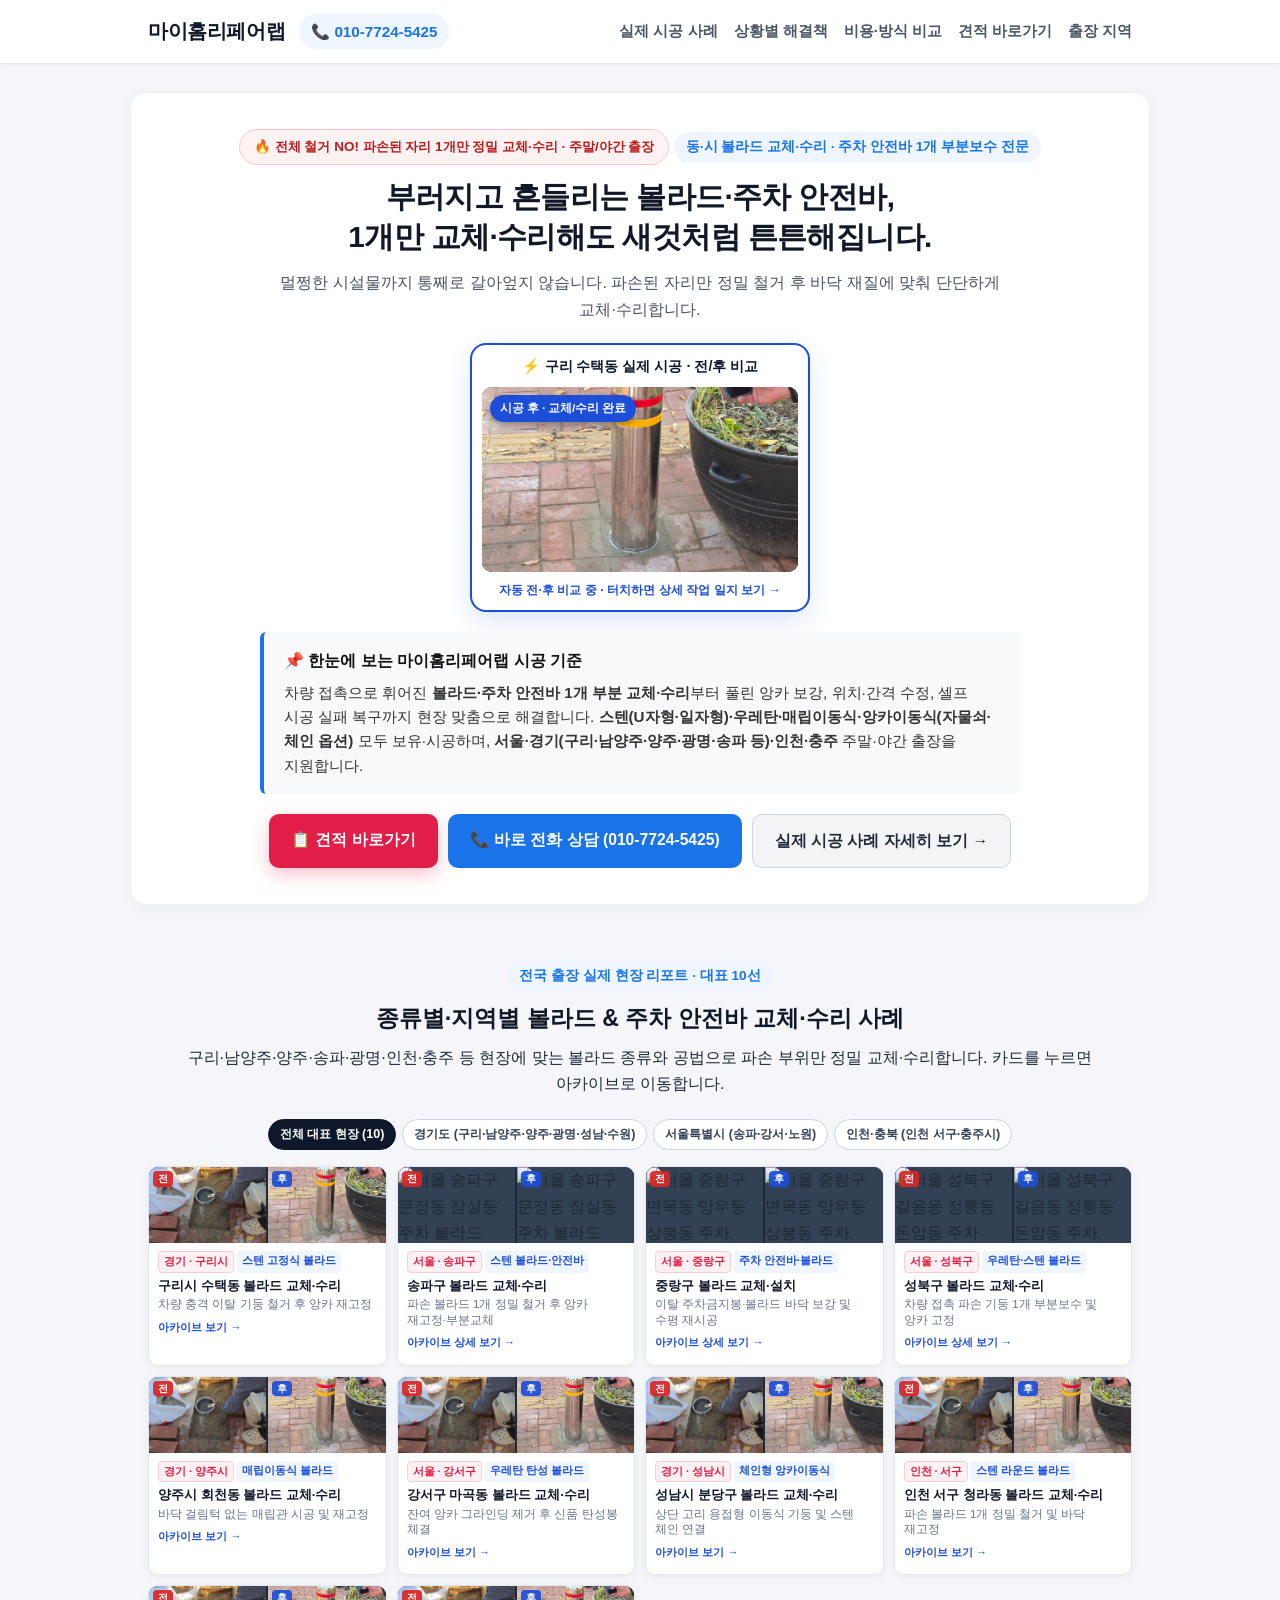
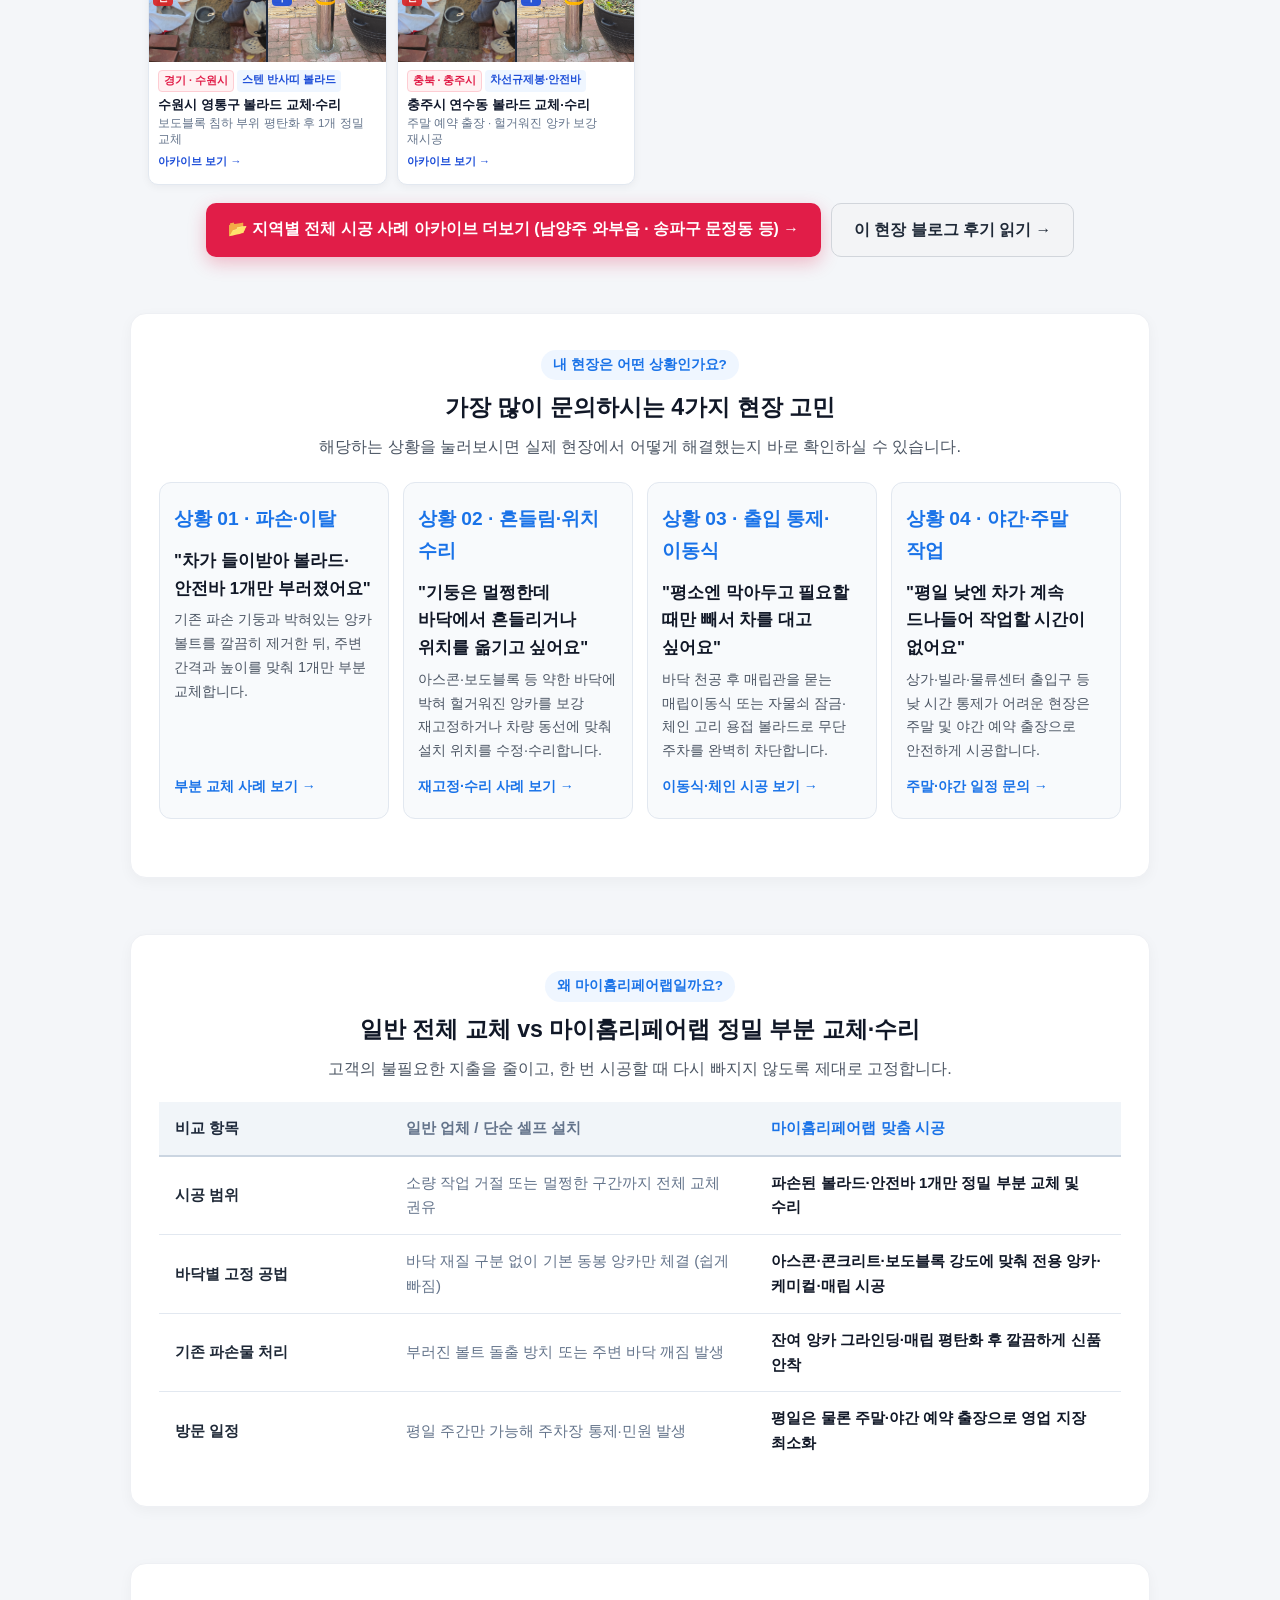
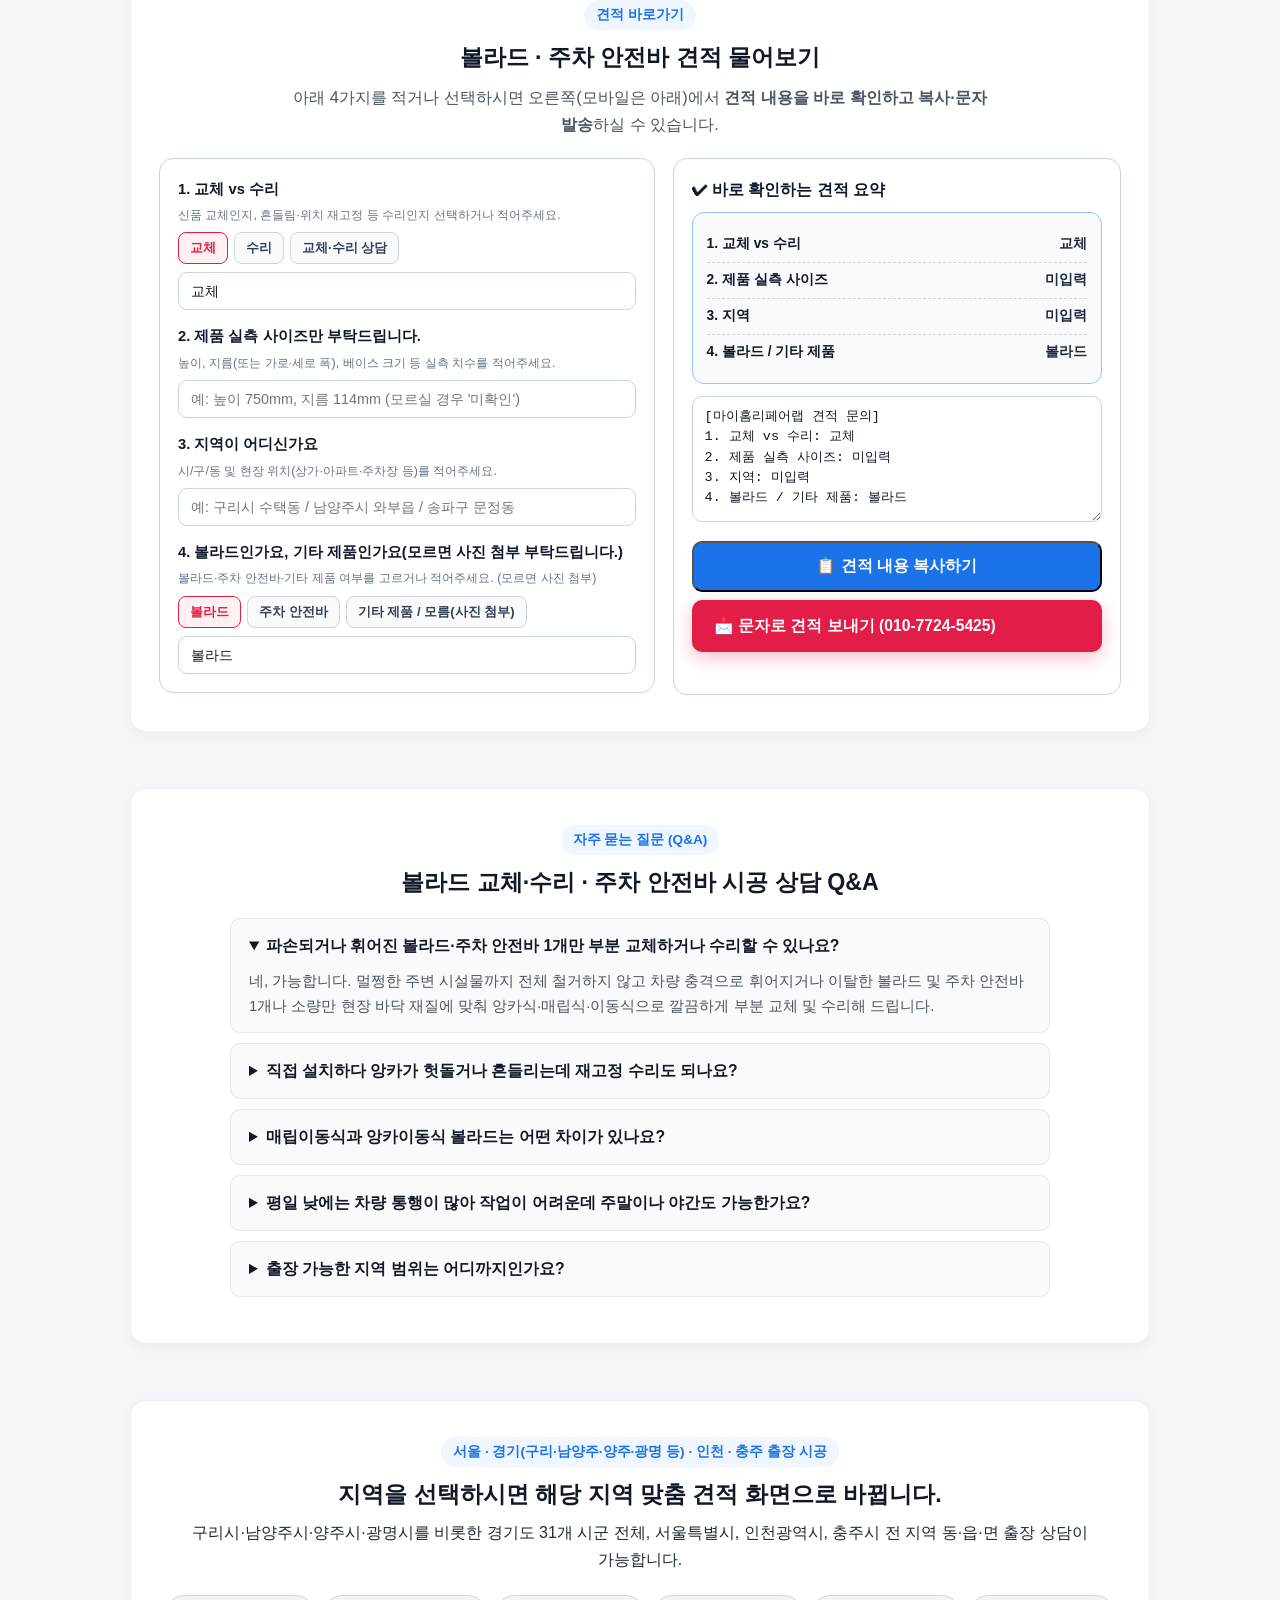
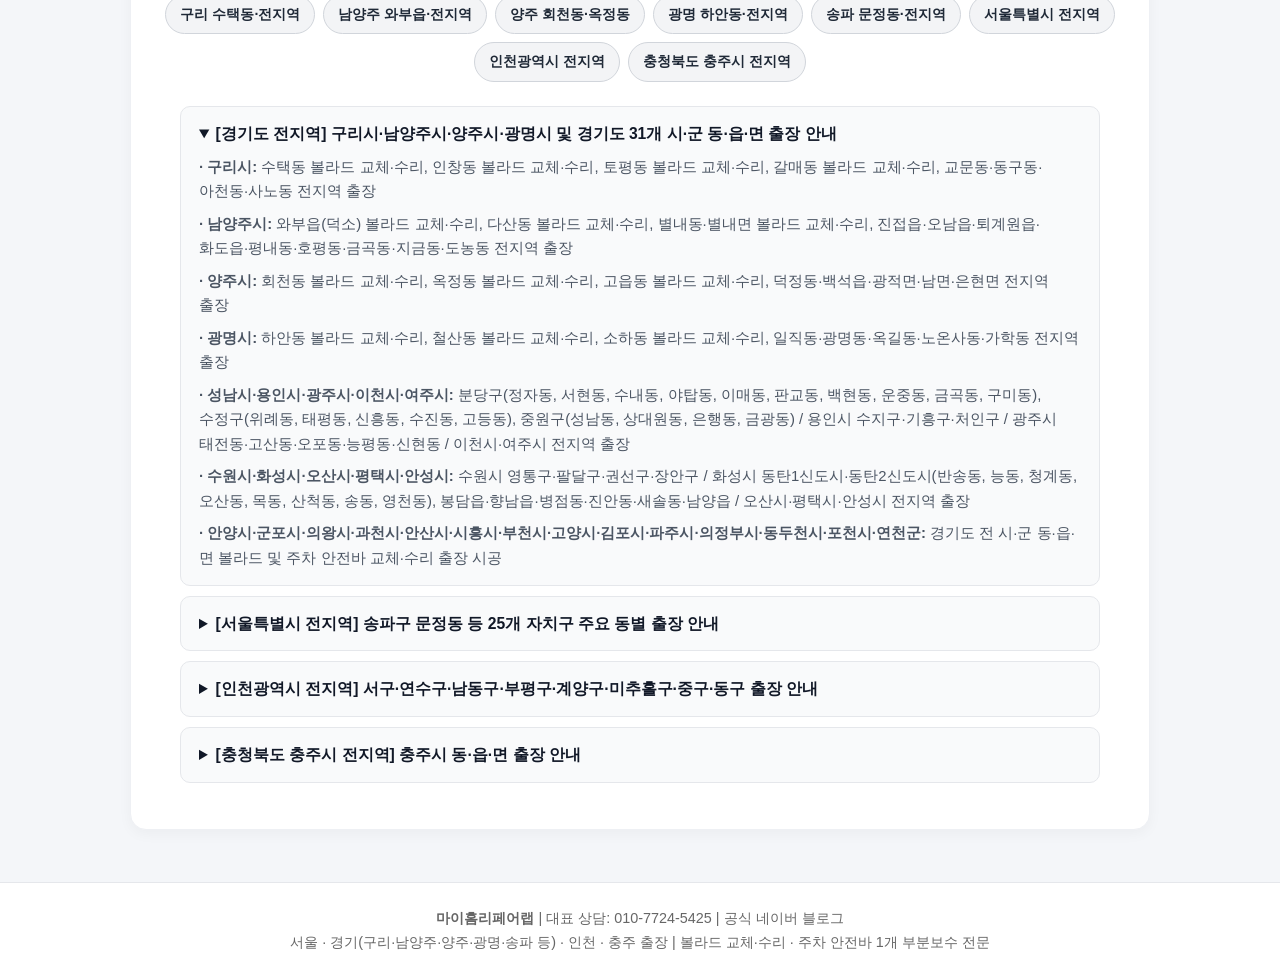
==== commit b2423293: "Update index.html" ====
--- a/index.html
+++ b/index.html
@@ -683,75 +683,74 @@
             </div>
           </a>
 
-          <!-- 사례 02: 서울 송파구 문정동 -->
+        <!-- 사례 02: 서울 송파구 -->
           <a class="compact-card-link" data-loc="seoul" href="bollard-archive.html">
             <div class="compact-ba">
               <div class="c-img-box">
-                <img src="assets/bollard_before.jpg" alt="송파구 문정동 주차 볼라드 교체 수리 시공 전" loading="lazy" />
+                <img src="assets/songpa_bollard_before.jpg" alt="서울 송파구 문정동 잠실동 주차 볼라드 교체 수리 시공 전" loading="lazy" />
                 <span class="c-tag before">전</span>
               </div>
               <div class="c-img-box">
-                <img src="assets/bollard_after.jpg" alt="송파구 문정동 주차 볼라드 교체 수리 시공 후" loading="lazy" />
+                <img src="assets/songpa_bollard_after.jpg" alt="서울 송파구 문정동 잠실동 주차 볼라드 교체 수리 시공 후" loading="lazy" />
                 <span class="c-tag after">후</span>
               </div>
             </div>
             <div class="compact-body">
               <div class="compact-badges">
                 <span class="b-city">서울 · 송파구</span>
-                <span class="b-type">주차금지봉·볼라드</span>
-              </div>
-              <h3>송파구 문정동 볼라드 교체·수리</h3>
-              <p>기울어진 볼라드 제거 및 수평·간격 정밀 보수</p>
-              <span class="c-arch-hint">아카이브 보기 →</span>
+                <span class="b-type">스텐 볼라드·안전바</span>
+              </div>
+              <h3>송파구 볼라드 교체·수리</h3>
+              <p>파손 볼라드 1개 정밀 철거 후 앙카 재고정·부분교체</p>
+              <span class="c-arch-hint">아카이브 상세 보기 →</span>
             </div>
           </a>
 
-          <!-- 사례 03: 경기 남양주시 와부읍 -->
-          <a class="compact-card-link" data-loc="gyeonggi" href="bollard-archive.html">
+          <!-- 사례 03: 서울 중랑구 -->
+          <a class="compact-card-link" data-loc="seoul" href="bollard-archive.html">
             <div class="compact-ba">
               <div class="c-img-box">
-                <img src="assets/bollard_before.jpg" alt="남양주시 와부읍 주차 볼라드 교체 수리 시공 전" loading="lazy" />
+                <img src="assets/jungnang_bollard_before.jpg" alt="서울 중랑구 면목동 망우동 상봉동 주차 볼라드 교체 설치 시공 전" loading="lazy" />
                 <span class="c-tag before">전</span>
               </div>
               <div class="c-img-box">
-                <img src="assets/bollard_after.jpg" alt="남양주시 와부읍 주차 볼라드 교체 수리 시공 후" loading="lazy" />
+                <img src="assets/jungnang_bollard_after.jpg" alt="서울 중랑구 면목동 망우동 상봉동 주차 볼라드 교체 설치 시공 후" loading="lazy" />
                 <span class="c-tag after">후</span>
               </div>
             </div>
             <div class="compact-body">
               <div class="compact-badges">
-                <span class="b-city">경기 · 남양주시</span>
+                <span class="b-city">서울 · 중랑구</span>
                 <span class="b-type">주차 안전바·볼라드</span>
               </div>
-              <h3>남양주시 와부읍 볼라드 교체·수리</h3>
-              <p>이탈한 주차 안전바 바닥 보강 및 재고정 시공</p>
-              <span class="c-arch-hint">아카이브 보기 →</span>
+              <h3>중랑구 볼라드 교체·설치</h3>
+              <p>이탈 주차금지봉·볼라드 바닥 보강 및 수평 재시공</p>
+              <span class="c-arch-hint">아카이브 상세 보기 →</span>
             </div>
           </a>
 
-          <!-- 사례 04: 경기 광명시 -->
-          <a class="compact-card-link" data-loc="gyeonggi" href="bollard-archive.html">
+          <!-- 사례 04: 서울 성북구 -->
+          <a class="compact-card-link" data-loc="seoul" href="bollard-archive.html">
             <div class="compact-ba">
               <div class="c-img-box">
-                <img src="assets/bollard_before.jpg" alt="광명시 하안동 주차 안전바 교체 수리 시공 전" loading="lazy" />
+                <img src="assets/seongbuk_bollard_before.jpg" alt="서울 성북구 길음동 정릉동 돈암동 주차 볼라드 교체 수리 시공 전" loading="lazy" />
                 <span class="c-tag before">전</span>
               </div>
               <div class="c-img-box">
-                <img src="assets/bollard_after.jpg" alt="광명시 하안동 주차 안전바 교체 수리 시공 후" loading="lazy" />
+                <img src="assets/seongbuk_bollard_after.jpg" alt="서울 성북구 길음동 정릉동 돈암동 주차 볼라드 교체 수리 시공 후" loading="lazy" />
                 <span class="c-tag after">후</span>
               </div>
             </div>
             <div class="compact-body">
               <div class="compact-badges">
-                <span class="b-city">경기 · 광명시</span>
-                <span class="b-type">U자형 주차 안전바</span>
-              </div>
-              <h3>광명시 하안동 안전바 교체·수리</h3>
-              <p>아스콘 바닥 전용 케미컬·앙카 보강 고정</p>
-              <span class="c-arch-hint">아카이브 보기 →</span>
+                <span class="b-city">서울 · 성북구</span>
+                <span class="b-type">우레탄·스텐 볼라드</span>
+              </div>
+              <h3>성북구 볼라드 교체·수리</h3>
+              <p>차량 접촉 파손 기둥 1개 부분보수 및 앙카 고정</p>
+              <span class="c-arch-hint">아카이브 상세 보기 →</span>
             </div>
           </a>
-
           <!-- 사례 05: 경기 양주시 -->
           <a class="compact-card-link" data-loc="gyeonggi" href="bollard-archive.html">
             <div class="compact-ba">
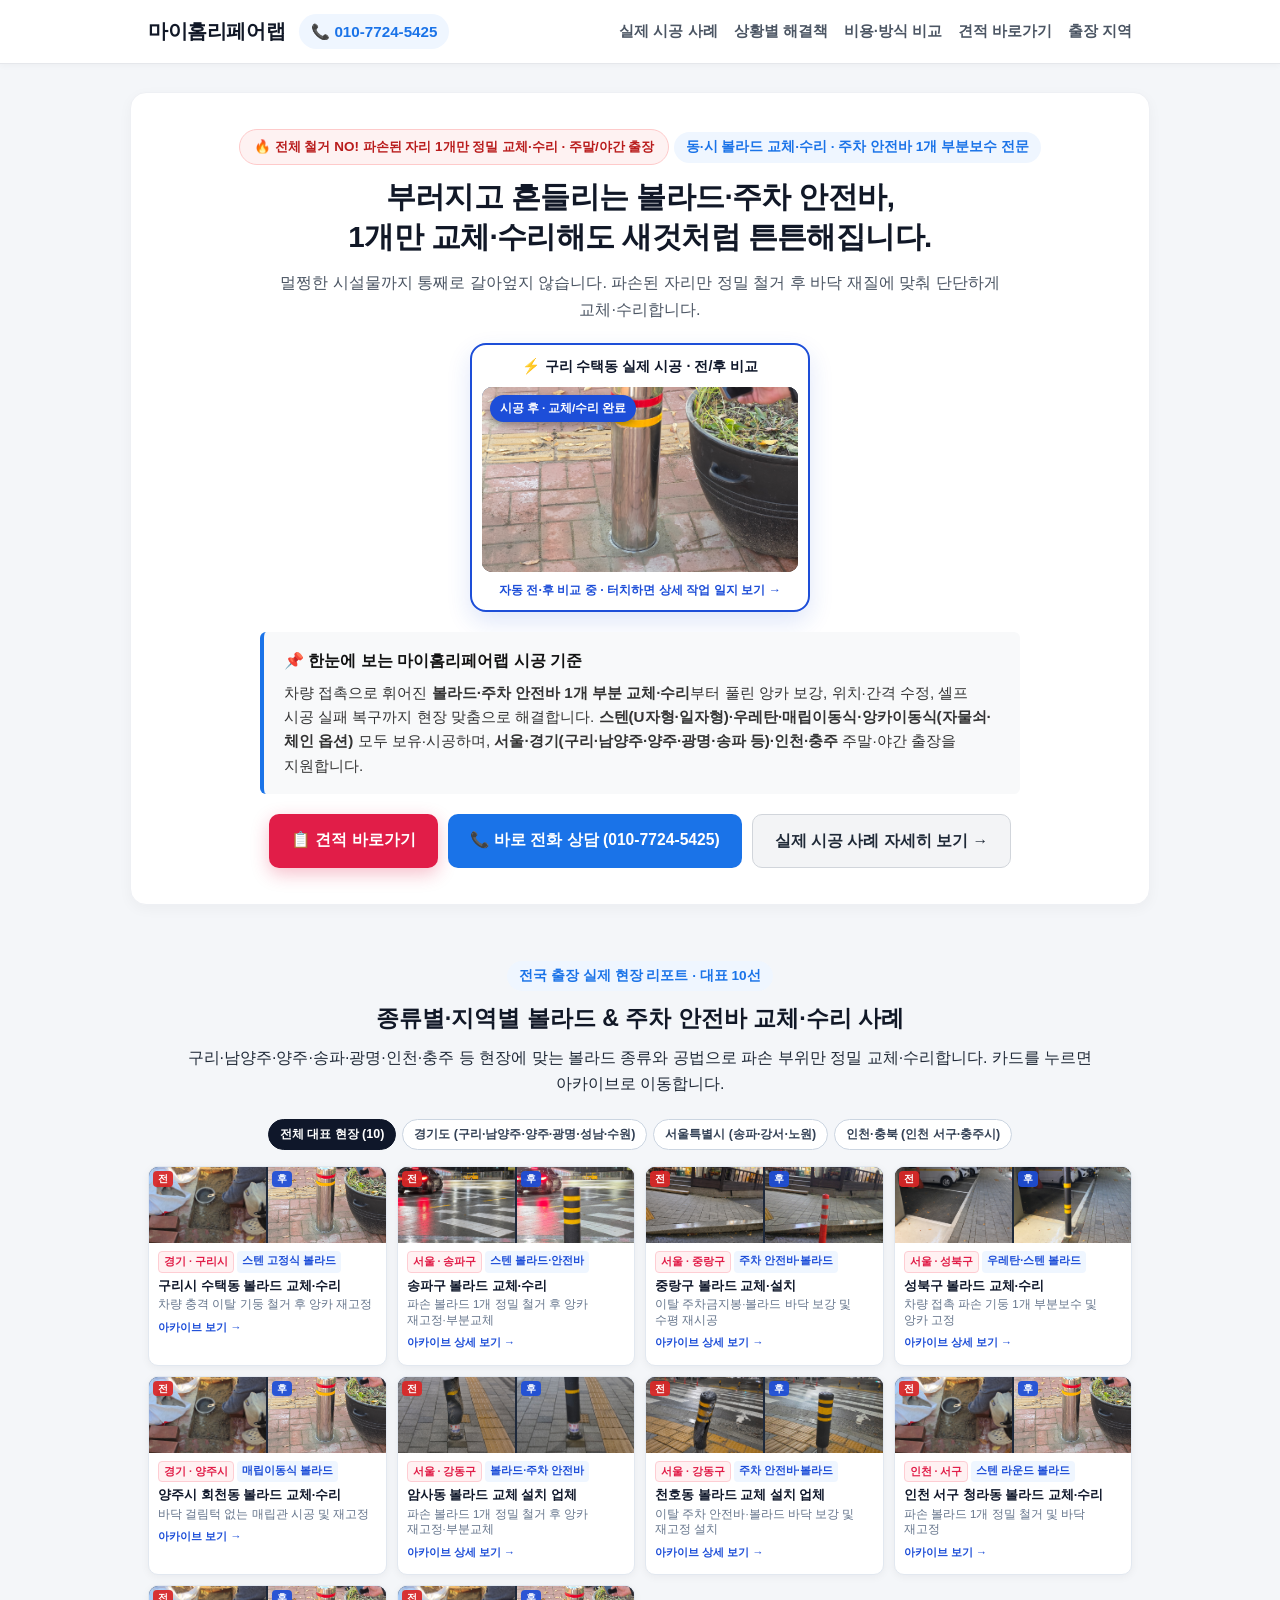
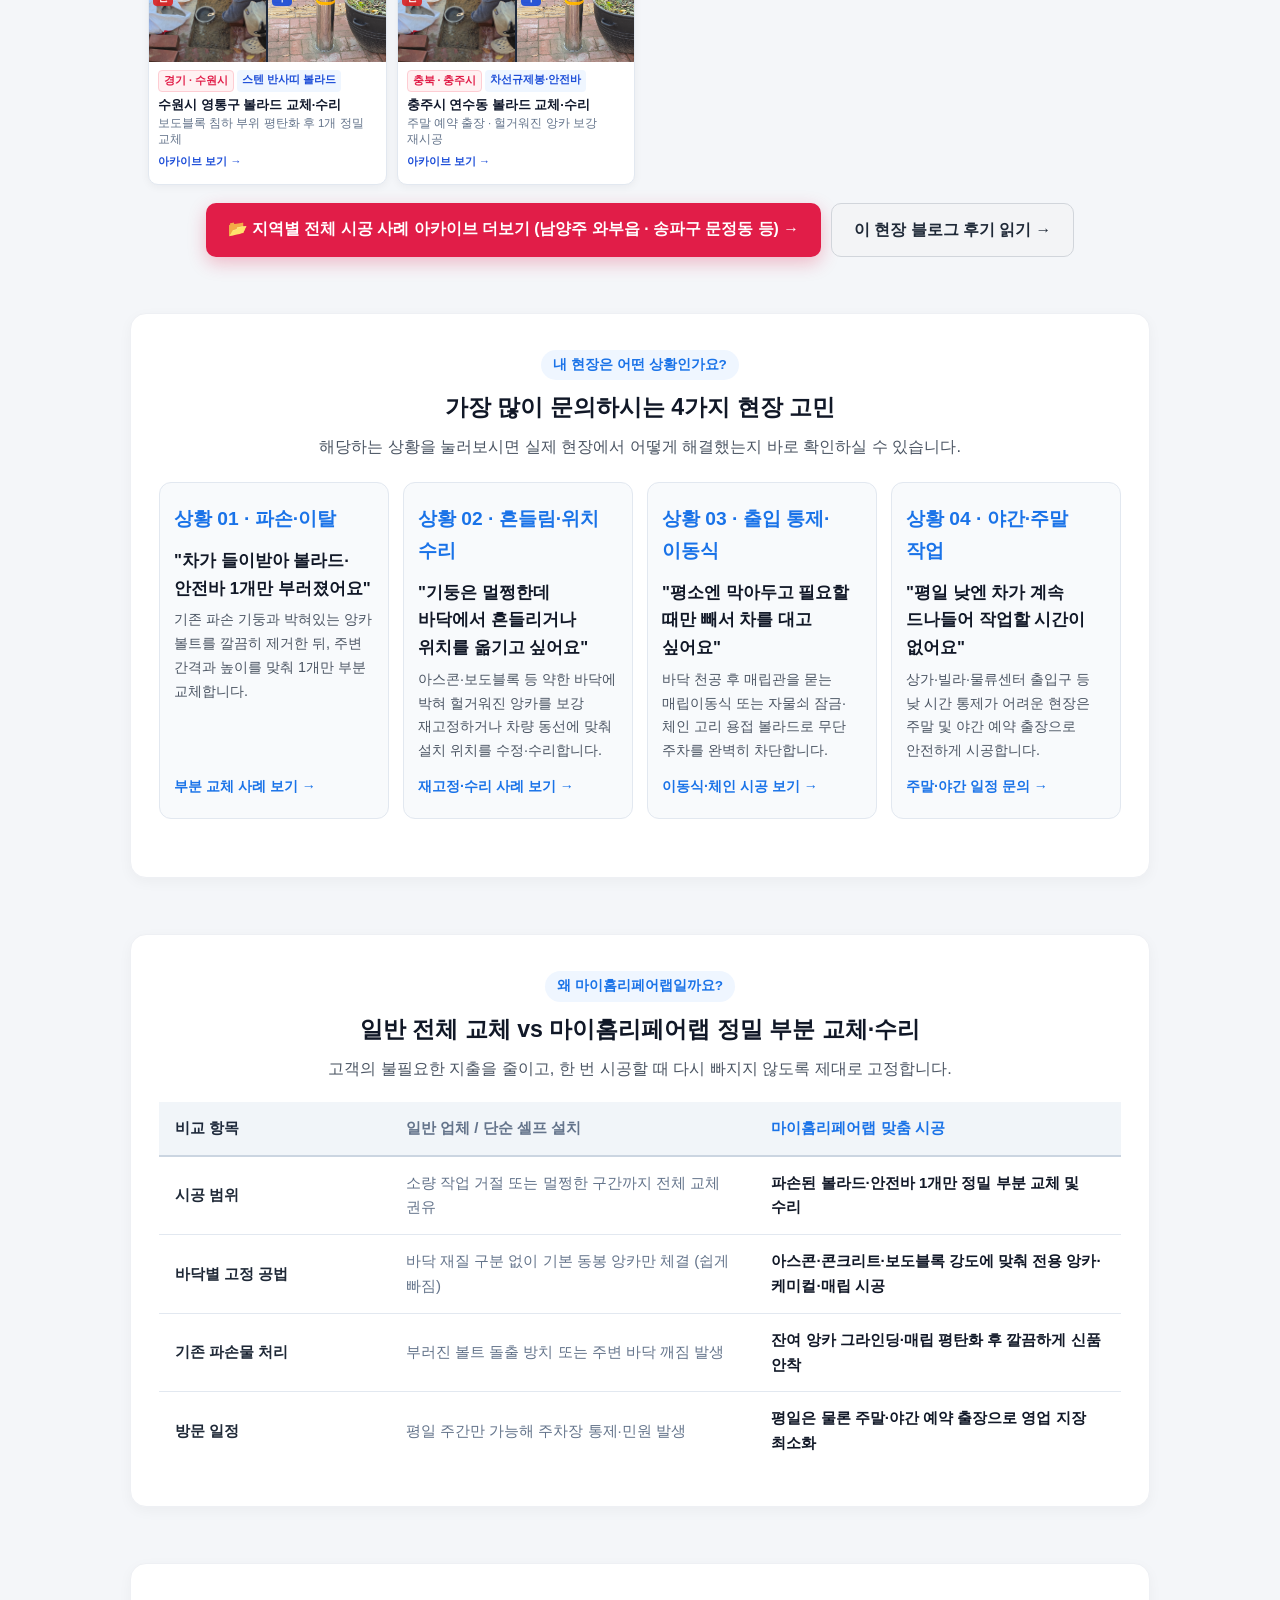
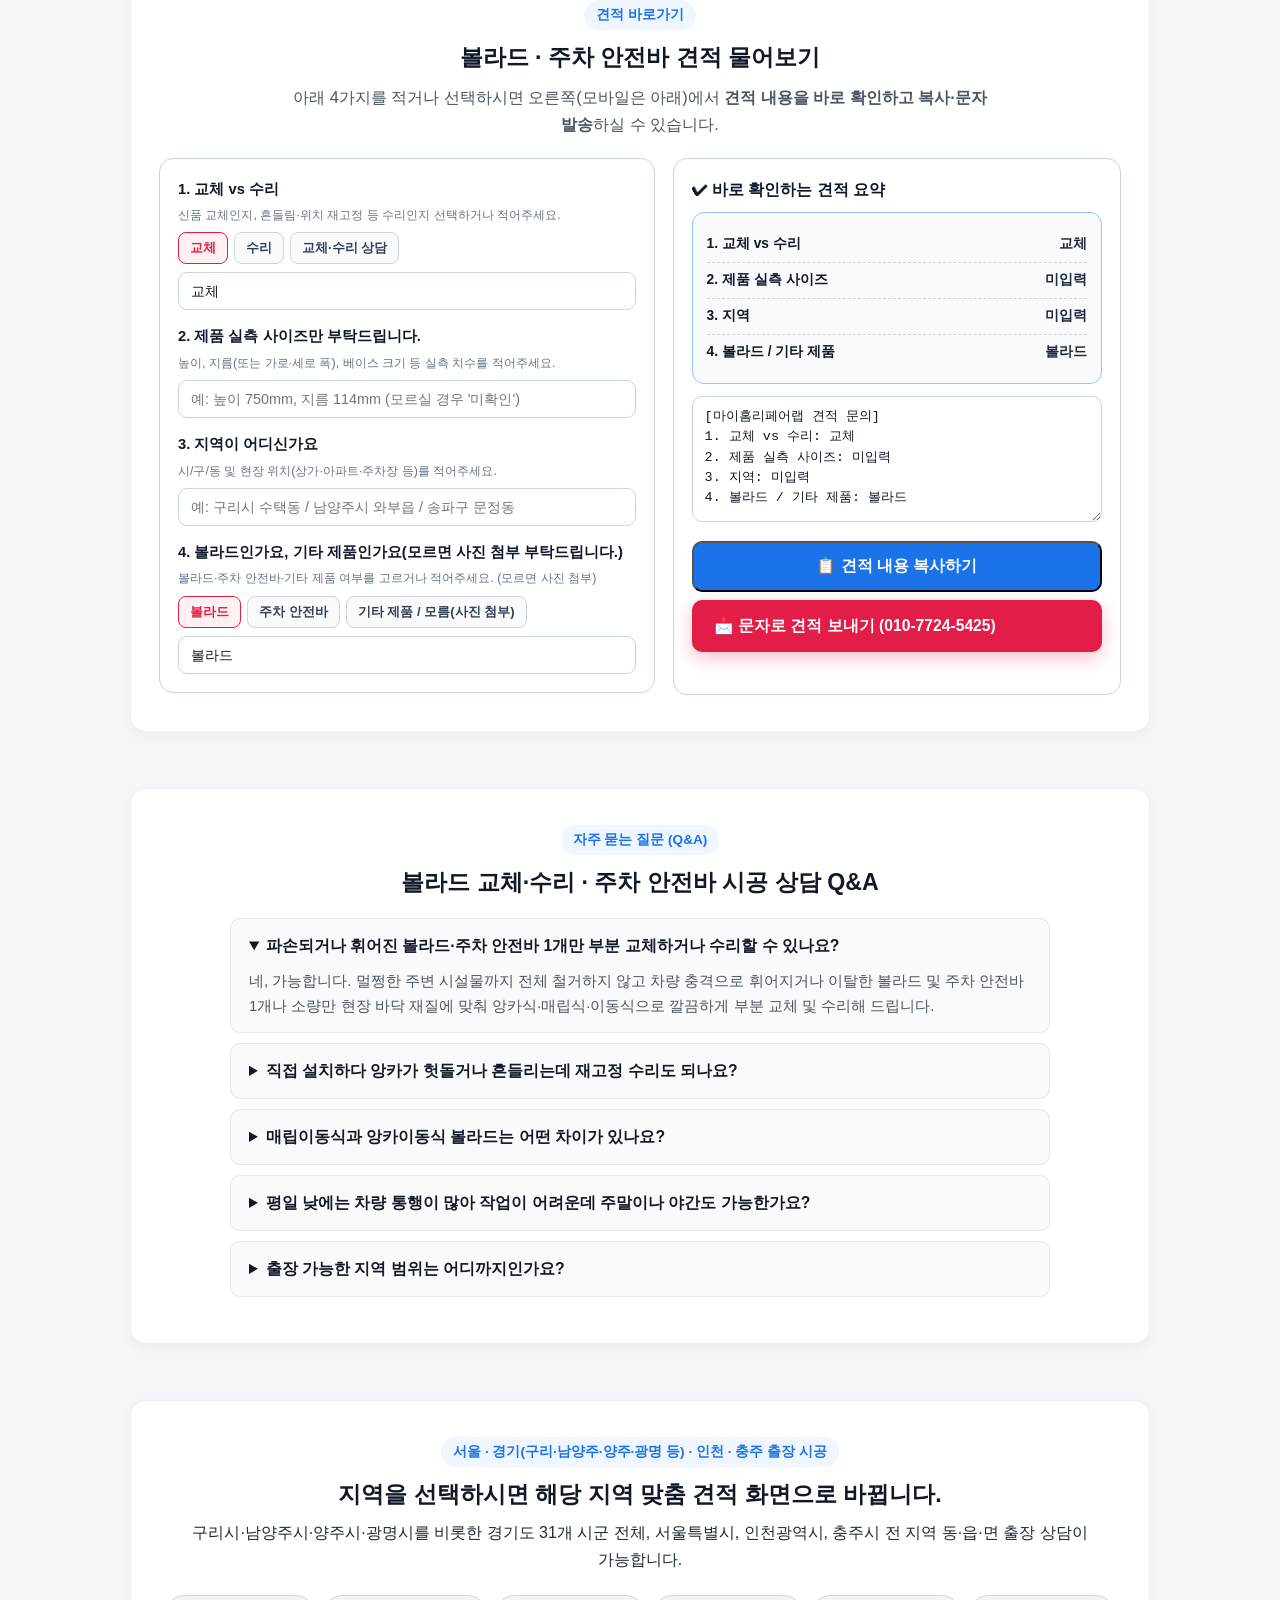
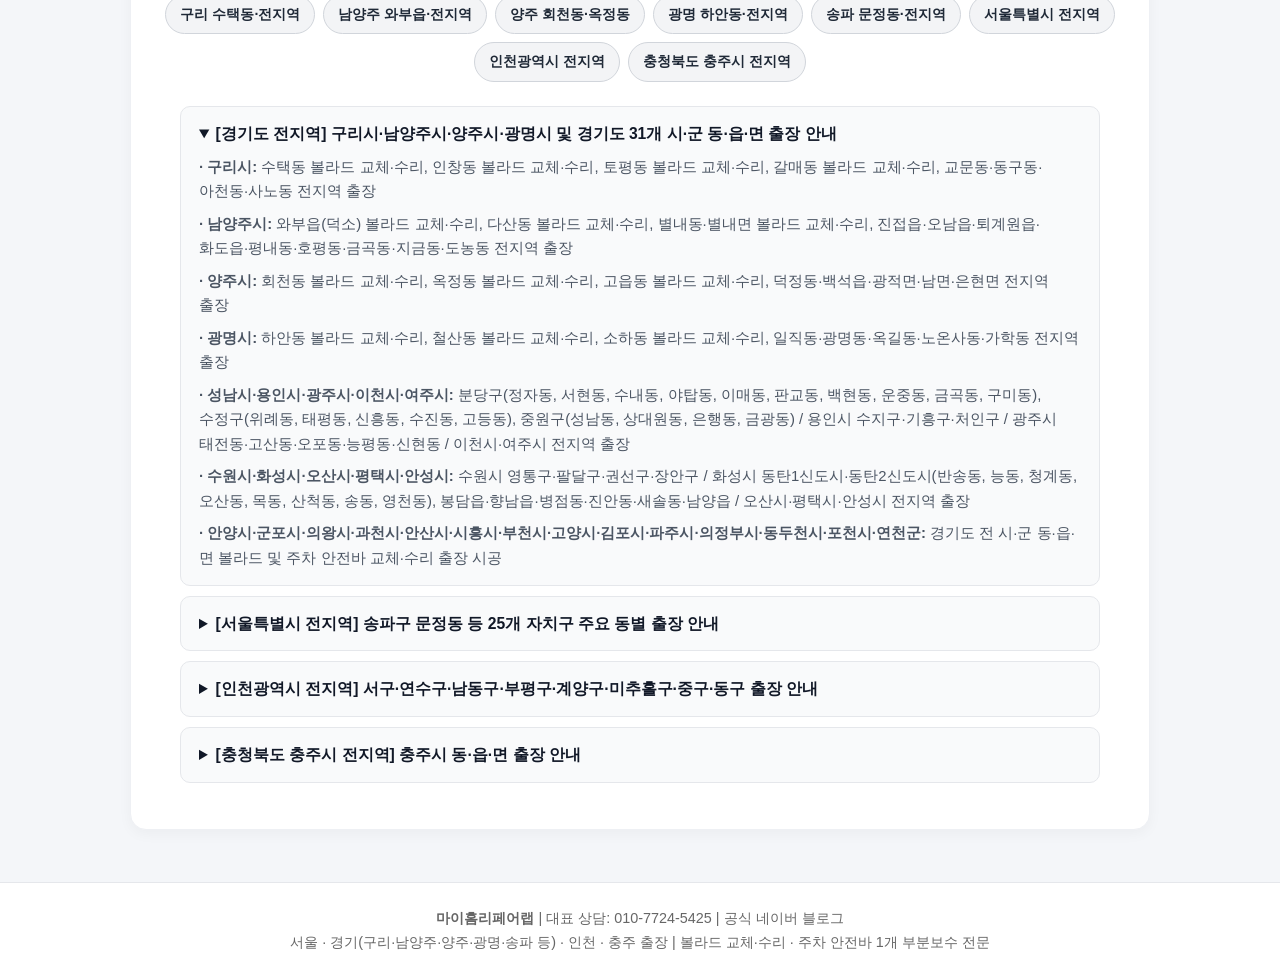
==== commit 99b0a2a1: "Update index.html" ====
--- a/index.html
+++ b/index.html
@@ -774,52 +774,51 @@
             </div>
           </a>
 
-          <!-- 사례 06: 서울 강서구 -->
+        <!-- 사례 06: 서울 강동구 암사동 -->
           <a class="compact-card-link" data-loc="seoul" href="bollard-archive.html">
             <div class="compact-ba">
               <div class="c-img-box">
-                <img src="assets/bollard_before.jpg" alt="강서구 마곡동 우레탄 볼라드 교체 수리 시공 전" loading="lazy" />
+                <img src="assets/gangdong_amsa_before.jpg" alt="서울 강동구 암사동 볼라드 교체 설치 업체 주차 안전바 시공 전" loading="lazy" />
                 <span class="c-tag before">전</span>
               </div>
               <div class="c-img-box">
-                <img src="assets/bollard_after.jpg" alt="강서구 마곡동 우레탄 볼라드 교체 수리 시공 후" loading="lazy" />
+                <img src="assets/gangdong_amsa_after.jpg" alt="서울 강동구 암사동 볼라드 교체 설치 업체 주차 안전바 시공 후" loading="lazy" />
                 <span class="c-tag after">후</span>
               </div>
             </div>
             <div class="compact-body">
               <div class="compact-badges">
-                <span class="b-city">서울 · 강서구</span>
-                <span class="b-type">우레탄 탄성 볼라드</span>
-              </div>
-              <h3>강서구 마곡동 볼라드 교체·수리</h3>
-              <p>잔여 앙카 그라인딩 제거 후 신품 탄성봉 체결</p>
-              <span class="c-arch-hint">아카이브 보기 →</span>
+                <span class="b-city">서울 · 강동구</span>
+                <span class="b-type">볼라드·주차 안전바</span>
+              </div>
+              <h3>암사동 볼라드 교체 설치 업체</h3>
+              <p>파손 볼라드 1개 정밀 철거 후 앙카 재고정·부분교체</p>
+              <span class="c-arch-hint">아카이브 상세 보기 →</span>
             </div>
           </a>
 
-          <!-- 사례 07: 경기 성남시 -->
-          <a class="compact-card-link" data-loc="gyeonggi" href="bollard-archive.html">
+          <!-- 사례 07: 서울 강동구 천호동 -->
+          <a class="compact-card-link" data-loc="seoul" href="bollard-archive.html">
             <div class="compact-ba">
               <div class="c-img-box">
-                <img src="assets/bollard_before.jpg" alt="성남시 분당구 체인 볼라드 교체 수리 시공 전" loading="lazy" />
+                <img src="assets/gangdong_cheonho_before.jpg" alt="서울 강동구 천호동 볼라드 교체 설치 업체 주차 안전바 시공 전" loading="lazy" />
                 <span class="c-tag before">전</span>
               </div>
               <div class="c-img-box">
-                <img src="assets/bollard_after.jpg" alt="성남시 분당구 체인 볼라드 교체 수리 시공 후" loading="lazy" />
+                <img src="assets/gangdong_cheonho_after.jpg" alt="서울 강동구 천호동 볼라드 교체 설치 업체 주차 안전바 시공 후" loading="lazy" />
                 <span class="c-tag after">후</span>
               </div>
             </div>
             <div class="compact-body">
               <div class="compact-badges">
-                <span class="b-city">경기 · 성남시</span>
-                <span class="b-type">체인형 앙카이동식</span>
-              </div>
-              <h3>성남시 분당구 볼라드 교체·수리</h3>
-              <p>상단 고리 용접형 이동식 기둥 및 스텐 체인 연결</p>
-              <span class="c-arch-hint">아카이브 보기 →</span>
+                <span class="b-city">서울 · 강동구</span>
+                <span class="b-type">주차 안전바·볼라드</span>
+              </div>
+              <h3>천호동 볼라드 교체 설치 업체</h3>
+              <p>이탈 주차 안전바·볼라드 바닥 보강 및 재고정 설치</p>
+              <span class="c-arch-hint">아카이브 상세 보기 →</span>
             </div>
           </a>
-
           <!-- 사례 08: 인천 서구 -->
           <a class="compact-card-link" data-loc="etc" href="bollard-archive.html">
             <div class="compact-ba">
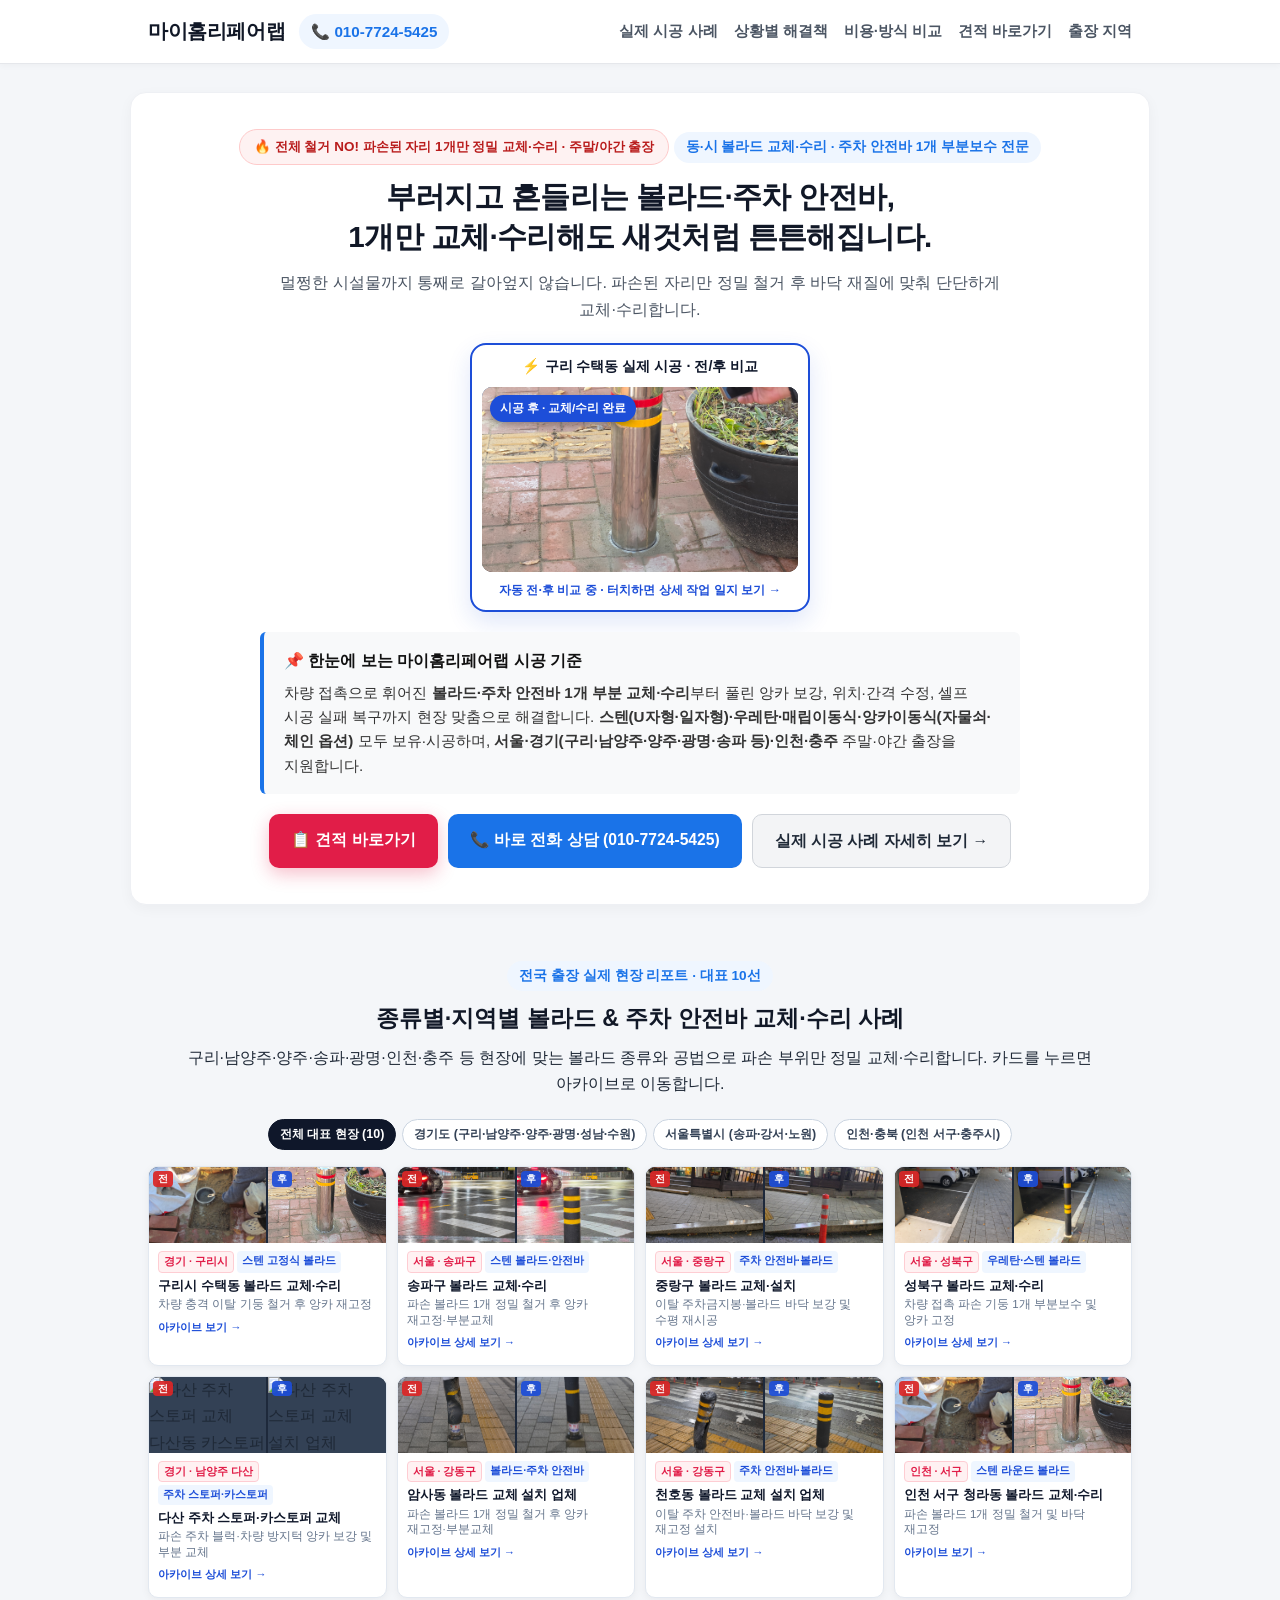
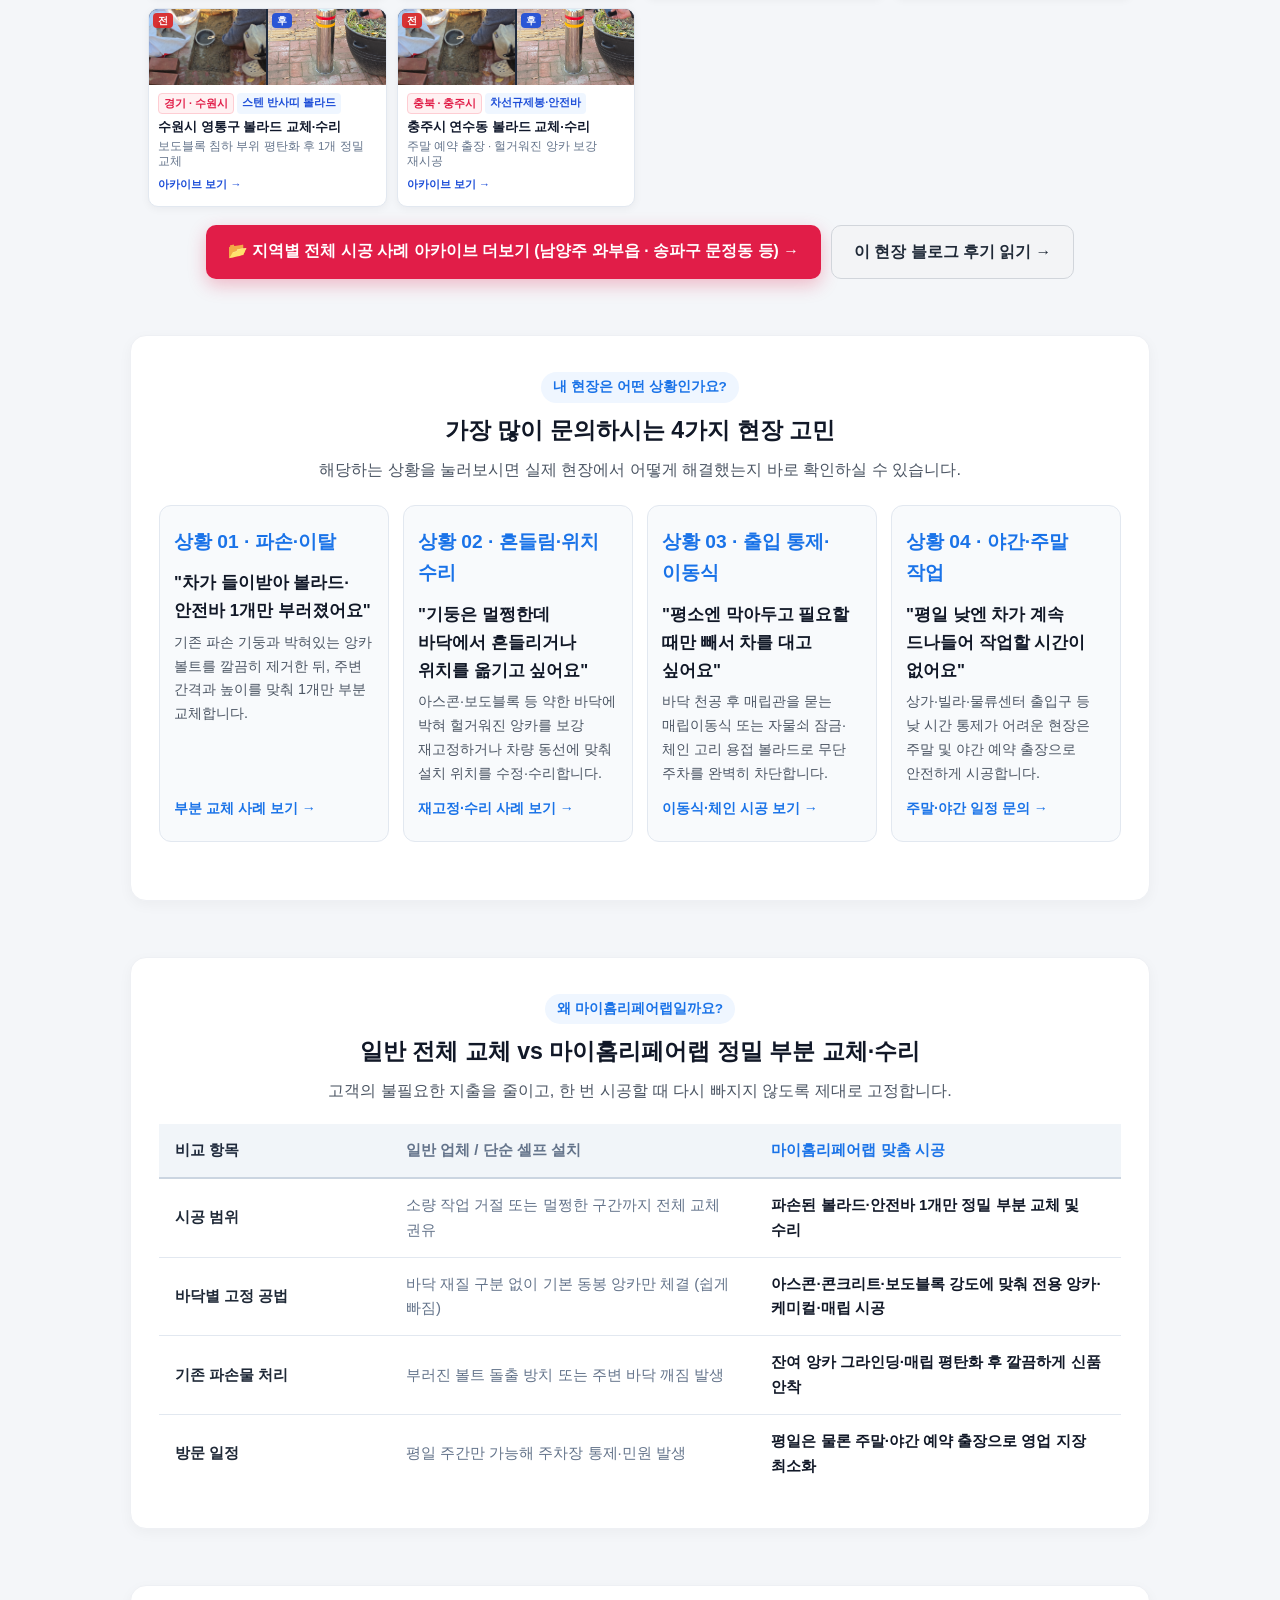
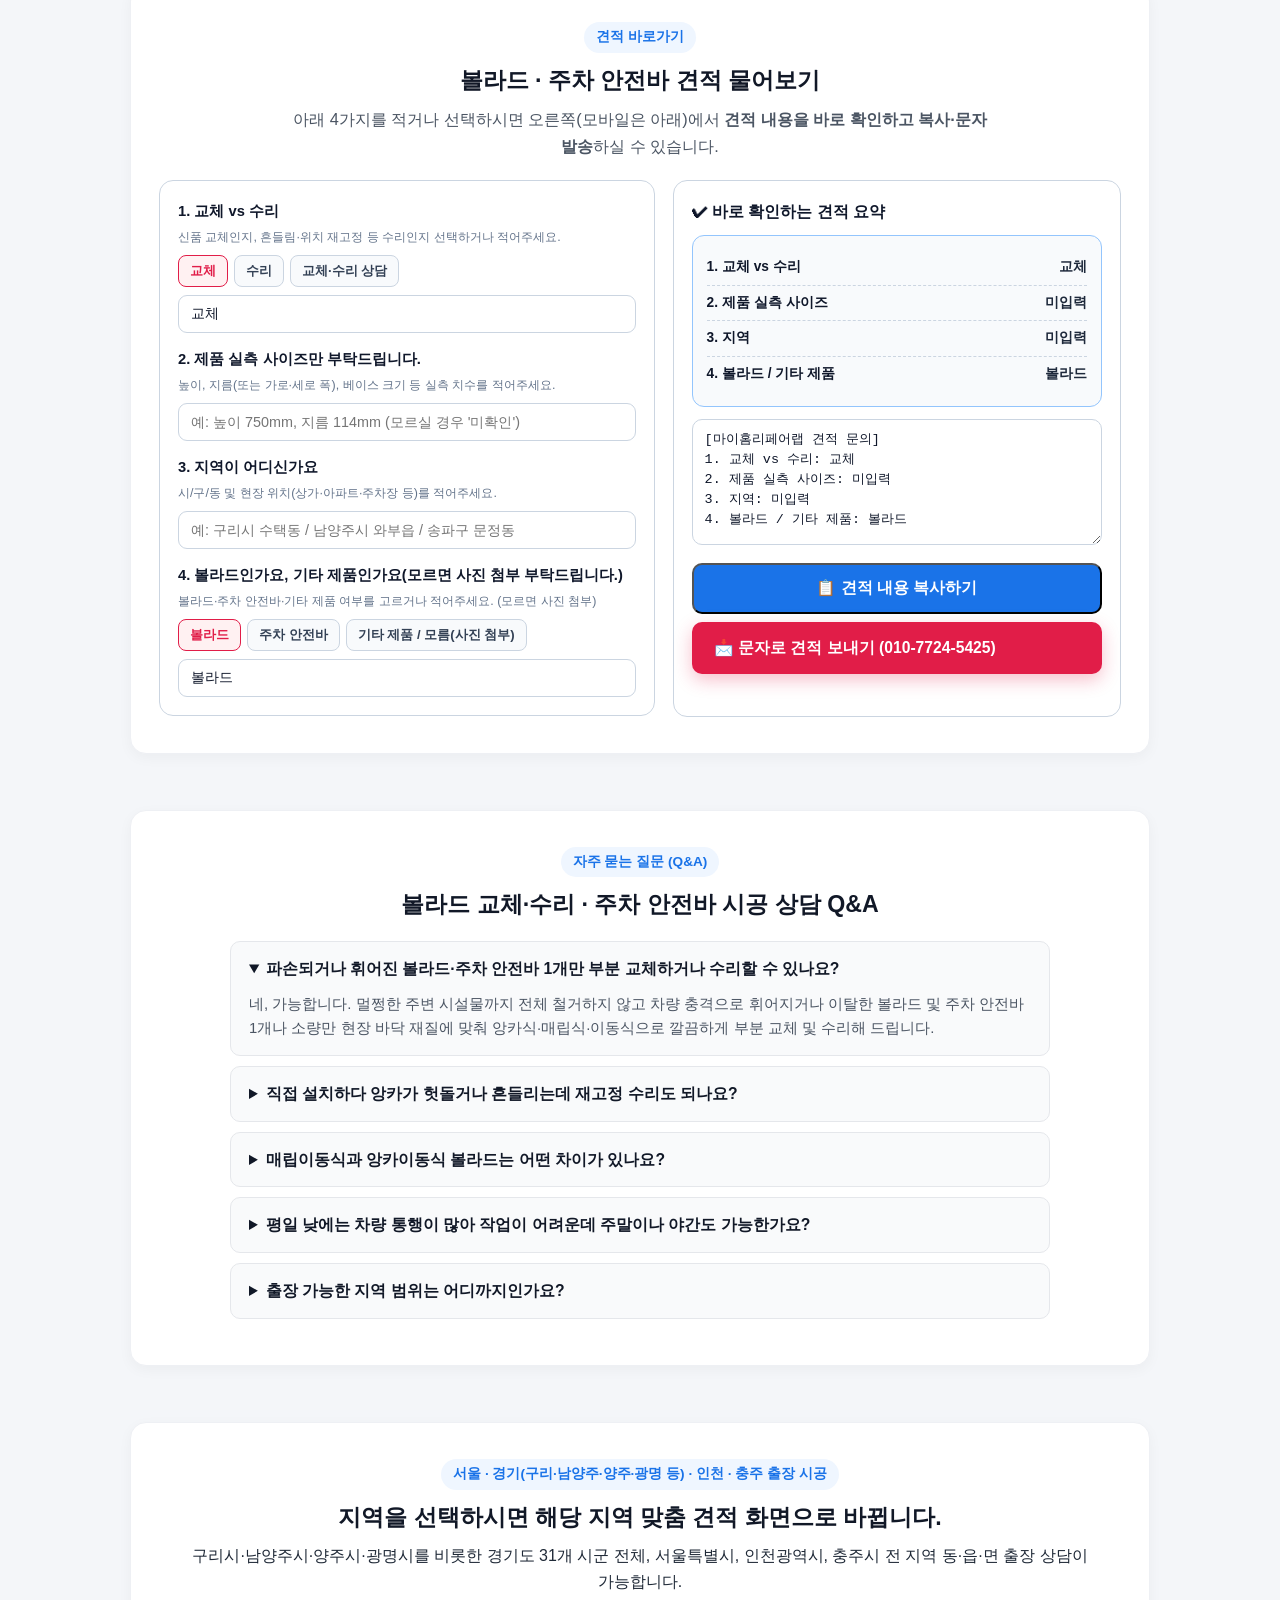
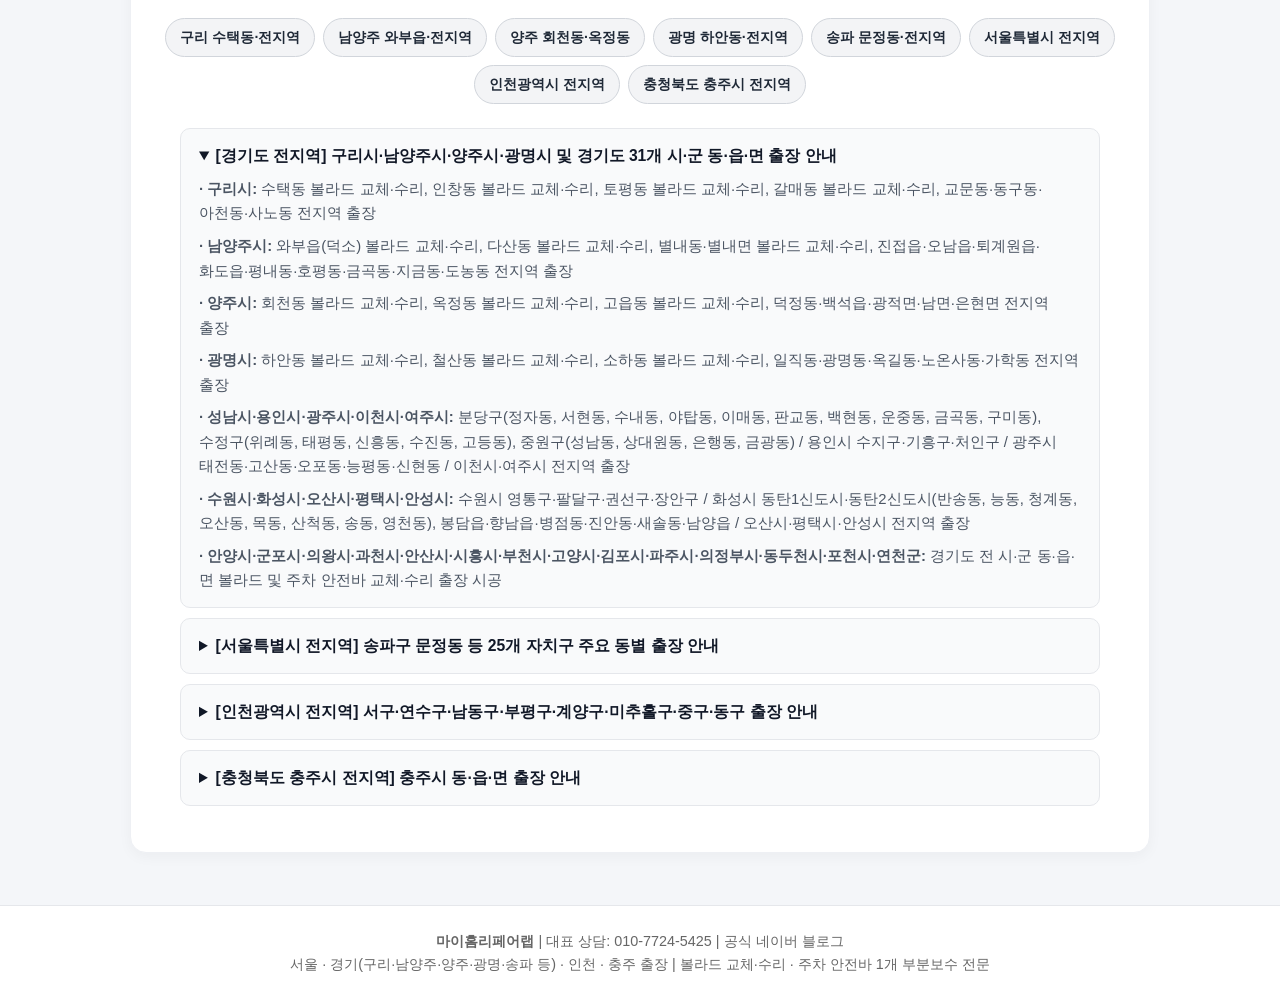
==== commit 25c410b9: "Update index.html" ====
--- a/index.html
+++ b/index.html
@@ -751,26 +751,26 @@
               <span class="c-arch-hint">아카이브 상세 보기 →</span>
             </div>
           </a>
-          <!-- 사례 05: 경기 양주시 -->
+        <!-- 사례 05: 경기 남양주시 다산동 주차 스토퍼 -->
           <a class="compact-card-link" data-loc="gyeonggi" href="bollard-archive.html">
             <div class="compact-ba">
               <div class="c-img-box">
-                <img src="assets/bollard_before.jpg" alt="양주시 회천동 볼라드 교체 수리 시공 전" loading="lazy" />
+                <img src="assets/namyangju_dasan_stopper_before.jpg" alt="다산 주차 스토퍼 교체 다산동 카스토퍼 수리 시공 전" loading="lazy" />
                 <span class="c-tag before">전</span>
               </div>
               <div class="c-img-box">
-                <img src="assets/bollard_after.jpg" alt="양주시 회천동 볼라드 교체 수리 시공 후" loading="lazy" />
+                <img src="assets/namyangju_dasan_stopper_after.jpg" alt="다산 주차 스토퍼 교체 설치 업체 카스토퍼 시공 후" loading="lazy" />
                 <span class="c-tag after">후</span>
               </div>
             </div>
             <div class="compact-body">
               <div class="compact-badges">
-                <span class="b-city">경기 · 양주시</span>
-                <span class="b-type">매립이동식 볼라드</span>
-              </div>
-              <h3>양주시 회천동 볼라드 교체·수리</h3>
-              <p>바닥 걸림턱 없는 매립관 시공 및 재고정</p>
-              <span class="c-arch-hint">아카이브 보기 →</span>
+                <span class="b-city">경기 · 남양주 다산</span>
+                <span class="b-type">주차 스토퍼·카스토퍼</span>
+              </div>
+              <h3>다산 주차 스토퍼·카스토퍼 교체</h3>
+              <p>파손 주차 블럭·차량 방지턱 앙카 보강 및 부분 교체</p>
+              <span class="c-arch-hint">아카이브 상세 보기 →</span>
             </div>
           </a>
 
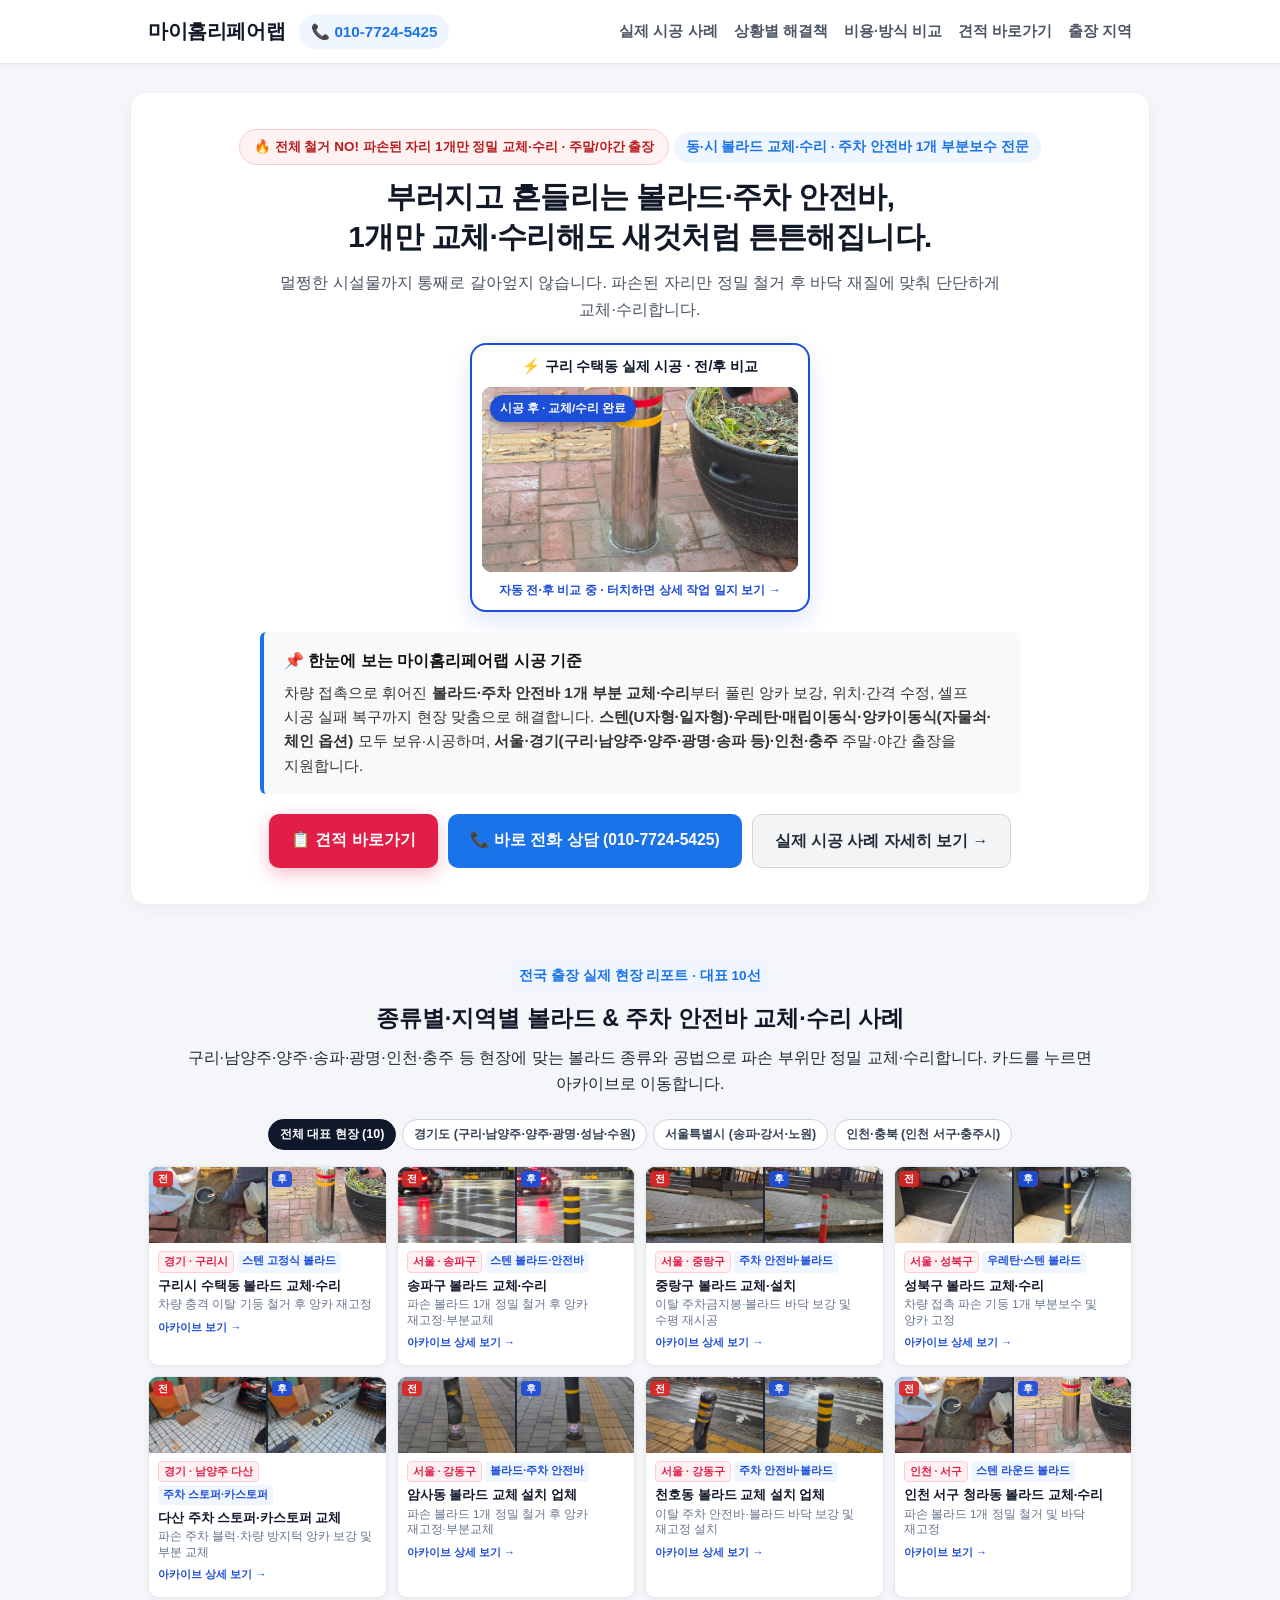
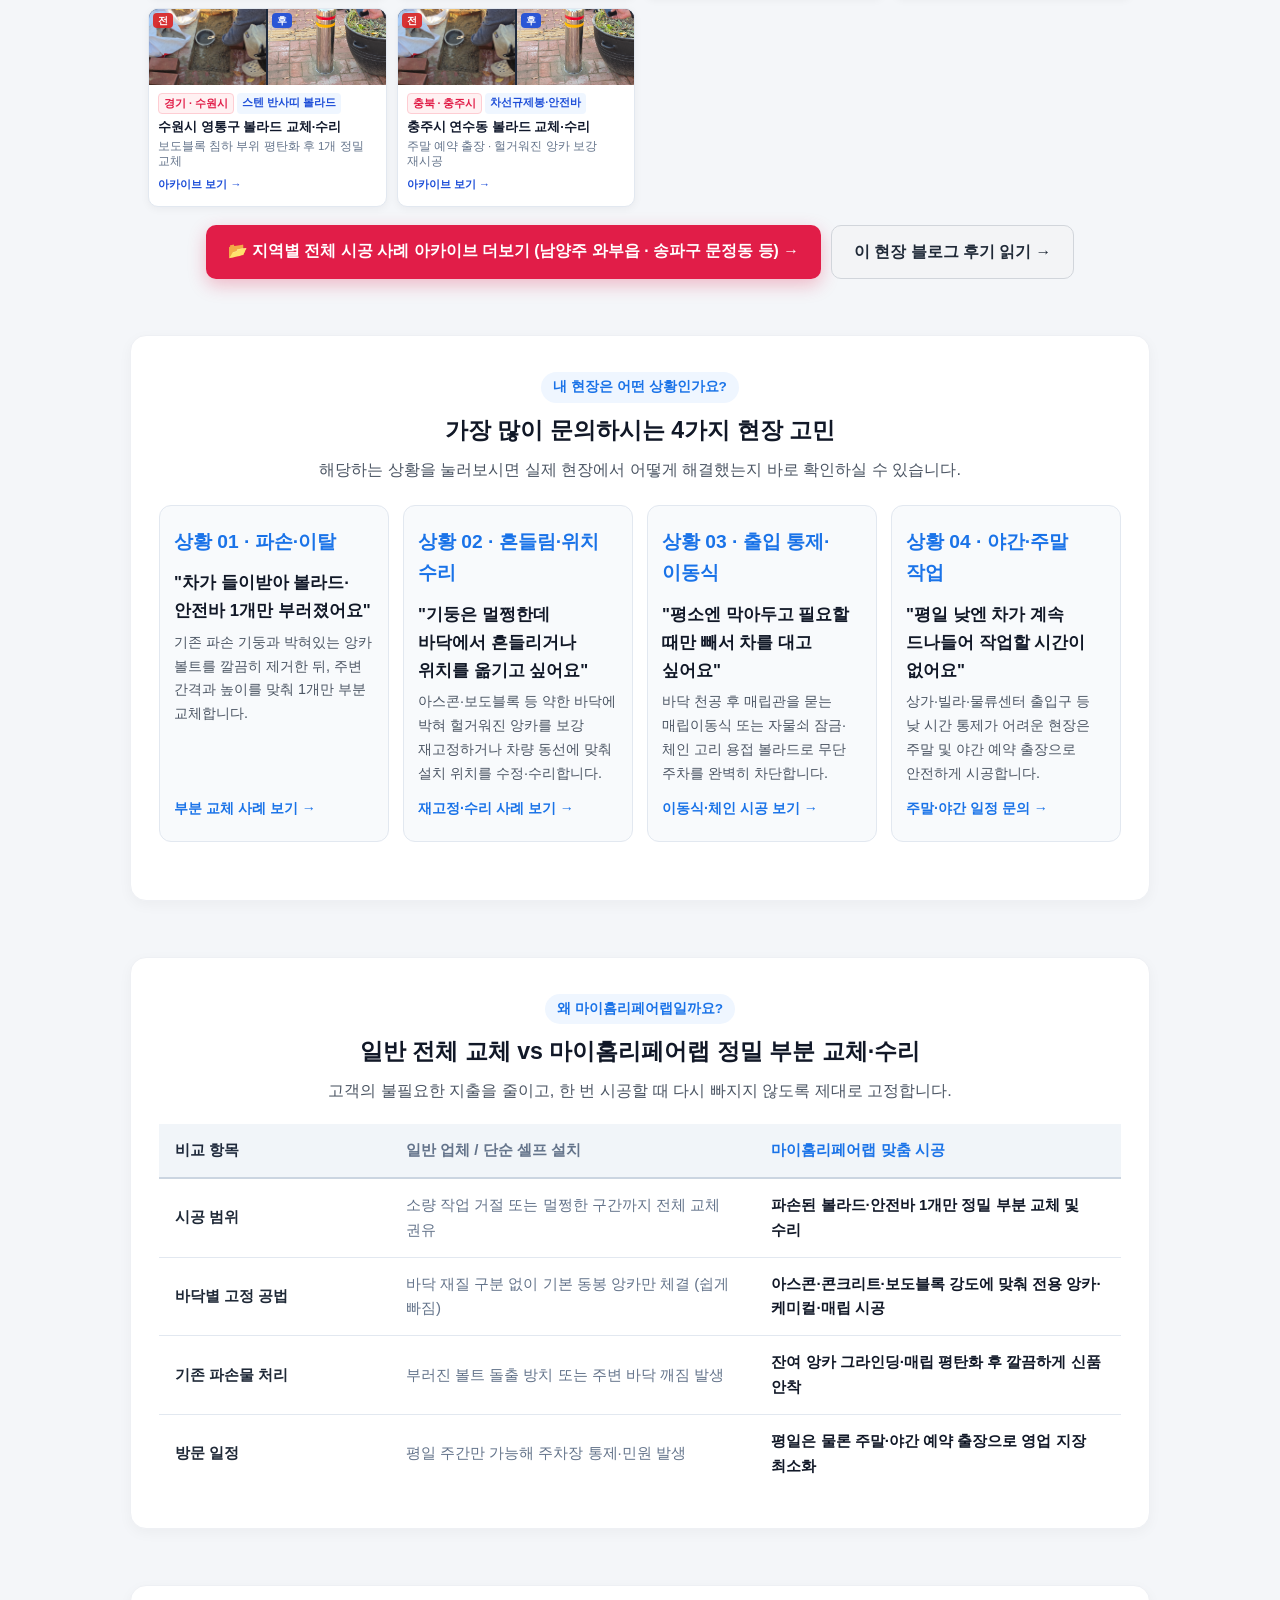
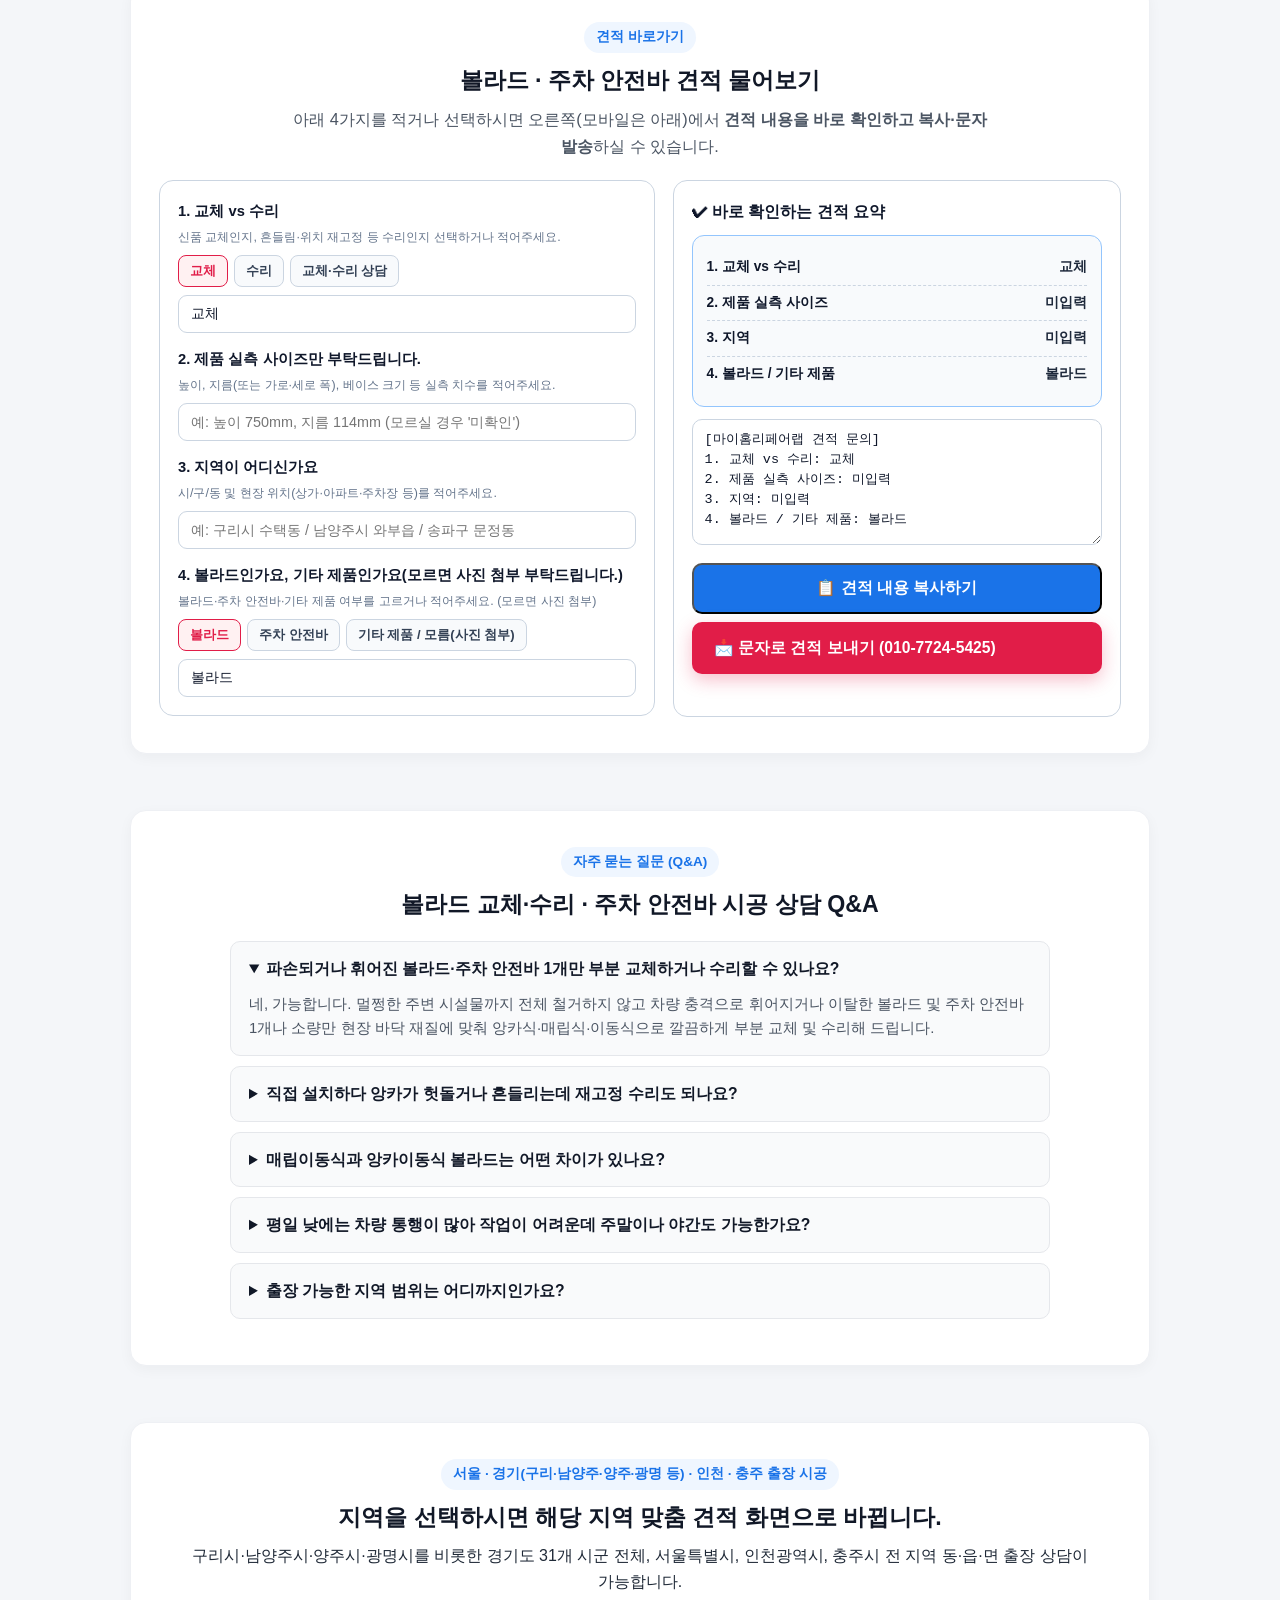
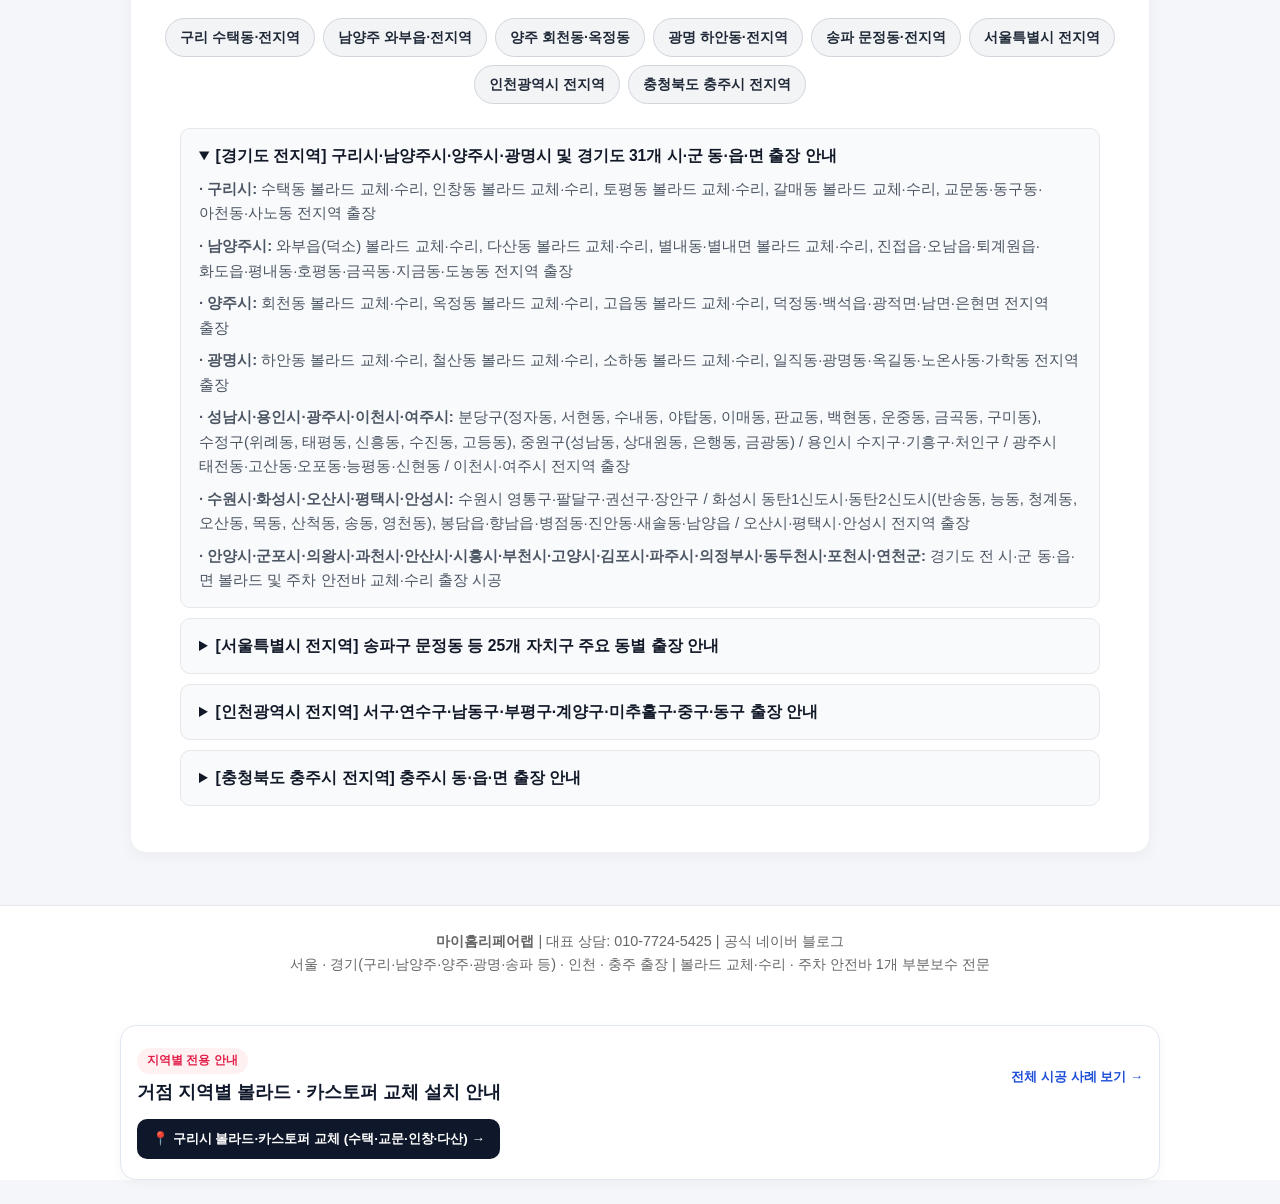
==== commit c63ae492: "Update index.html" ====
--- a/index.html
+++ b/index.html
@@ -1169,6 +1169,22 @@
       <p><strong>마이홈리페어랩</strong> | 대표 상담: <a href="tel:010-7724-5425">010-7724-5425</a> | <a href="https://blog.naver.com/realcharming-" rel="noopener noreferrer" target="_blank">공식 네이버 블로그</a></p>
       <p>서울 · 경기(구리·남양주·양주·광명·송파 등) · 인천 · 충주 출장 | 볼라드 교체·수리 · 주차 안전바 1개 부분보수 전문</p>
     </div>
+
+    <!-- 핵심 거점 지역별 전용 페이지 연결 (SEO 내부 링크 허브) -->
+      <section style="max-width:1040px; margin:24px auto; padding:20px 16px; background:#ffffff; border:1px solid #e2e8f0; border-radius:16px; box-shadow:0 3px 12px rgba(15,23,42,0.04);">
+        <div style="display:flex; flex-wrap:wrap; justify-content:space-between; align-items:center; gap:8px; margin-bottom:12px;">
+          <div>
+            <span style="display:inline-block; font-size:0.74rem; font-weight:800; color:#e11d48; background:#fff1f2; padding:3px 10px; border-radius:999px; margin-bottom:4px;">지역별 전용 안내</span>
+            <h2 style="font-size:1.12rem; font-weight:900; color:#0f172a; margin:0;">거점 지역별 볼라드 · 카스토퍼 교체 설치 안내</h2>
+          </div>
+          <a href="bollard-archive.html" style="font-size:0.82rem; font-weight:800; color:#1d4ed8;">전체 시공 사례 보기 →</a>
+        </div>
+        <div style="display:flex; flex-wrap:wrap; gap:8px;">
+          <a href="%EA%B5%AC%EB%A6%AC%EC%8B%9C_%EB%B3%BC%EB%9D%BC%EB%93%9C.html" style="background:#0f172a; color:#ffffff; padding:9px 15px; border-radius:10px; font-size:0.84rem; font-weight:800;">
+            📍 구리시 볼라드·카스토퍼 교체 (수택·교문·인창·다산) →
+          </a>
+        </div>
+      </section>
   </footer>
 
   <!-- 지역명 자동 변환(Dynamic Region & Red CTA Point) + 견적 바로가기 + 도·시 필터 스크립트 -->
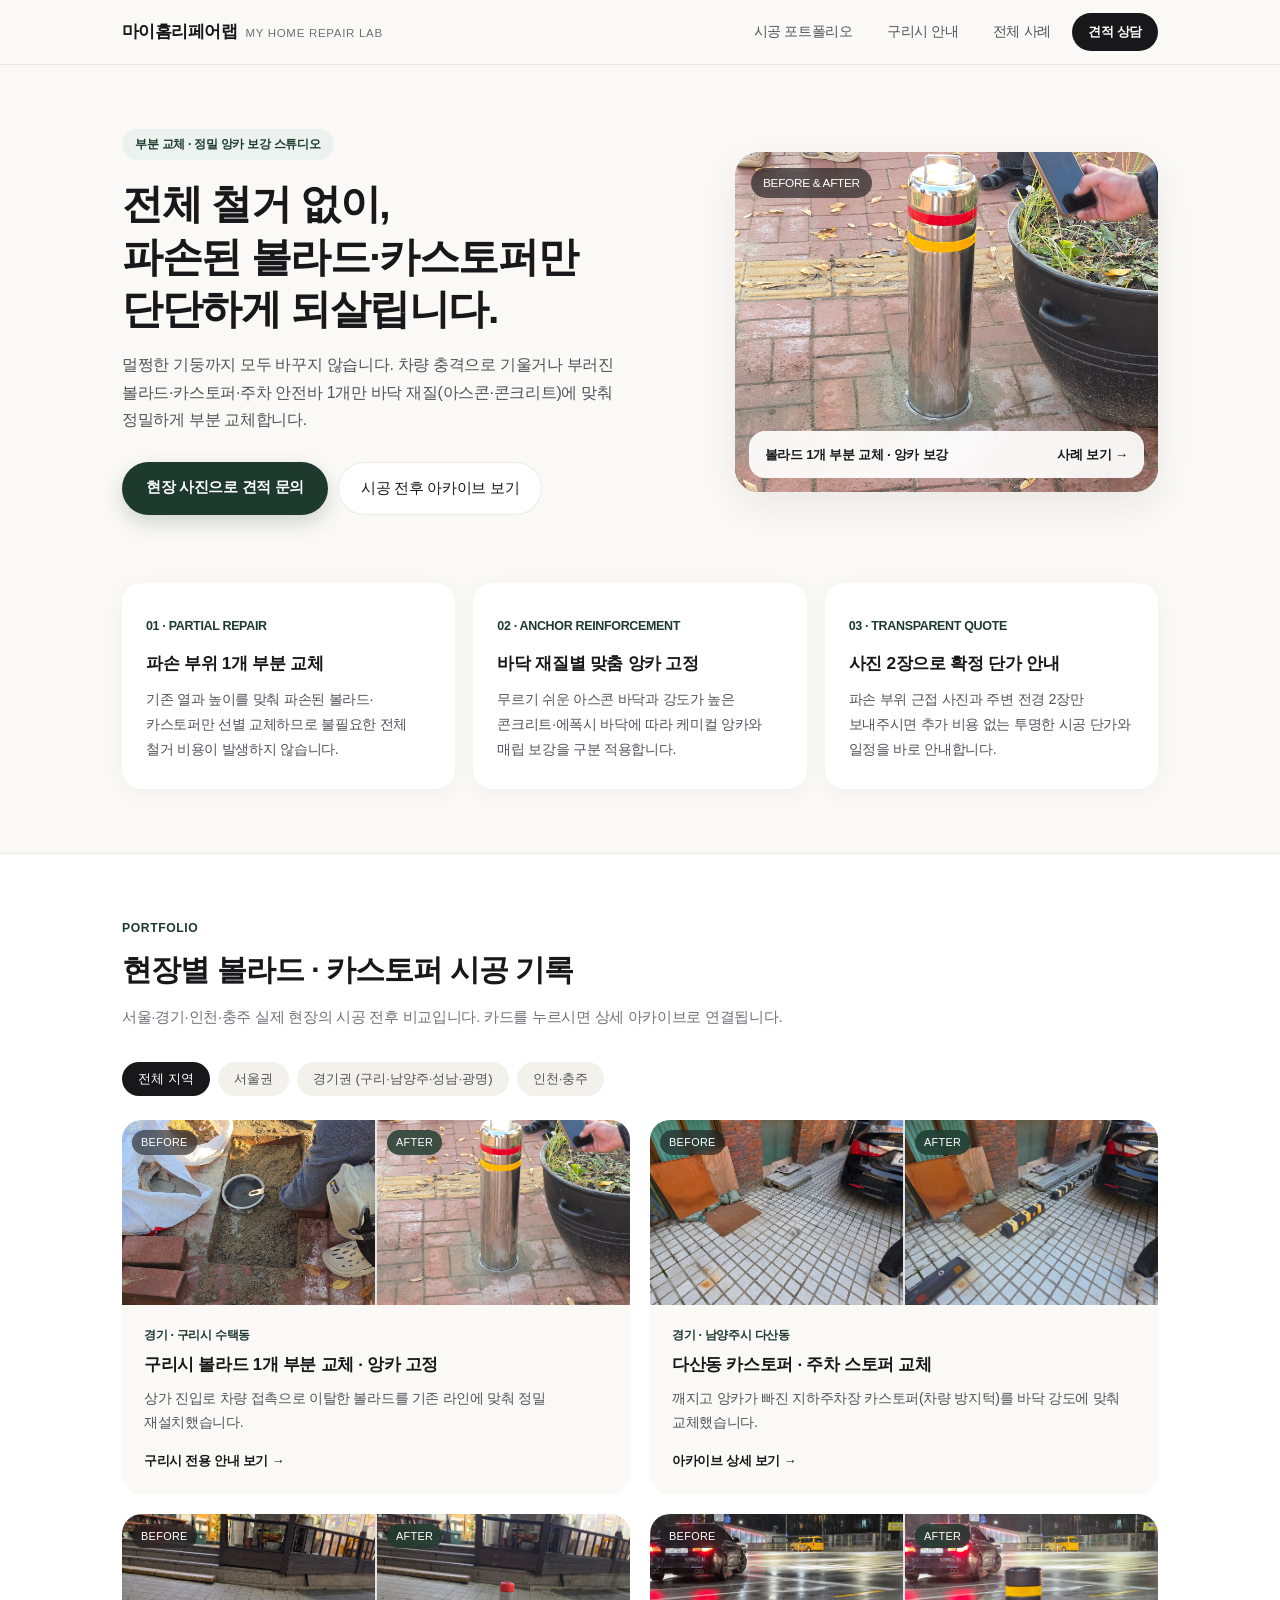
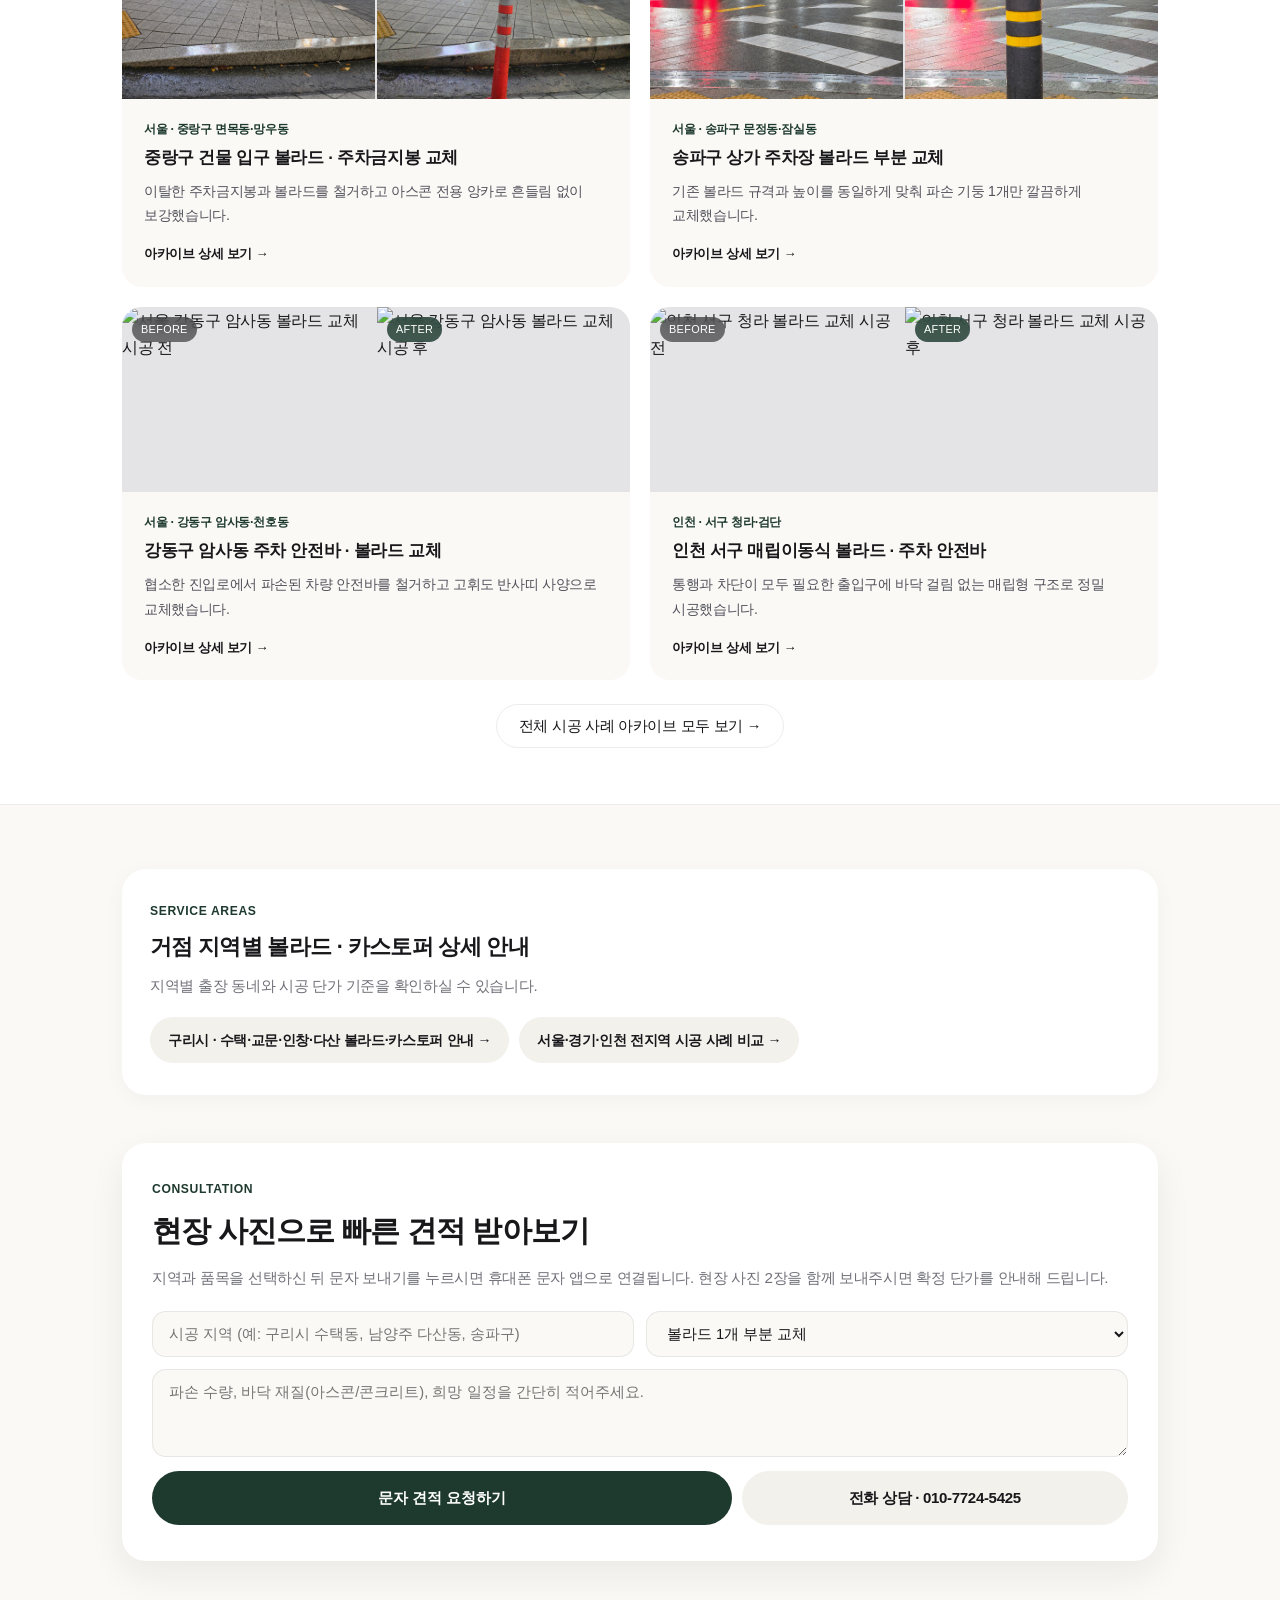
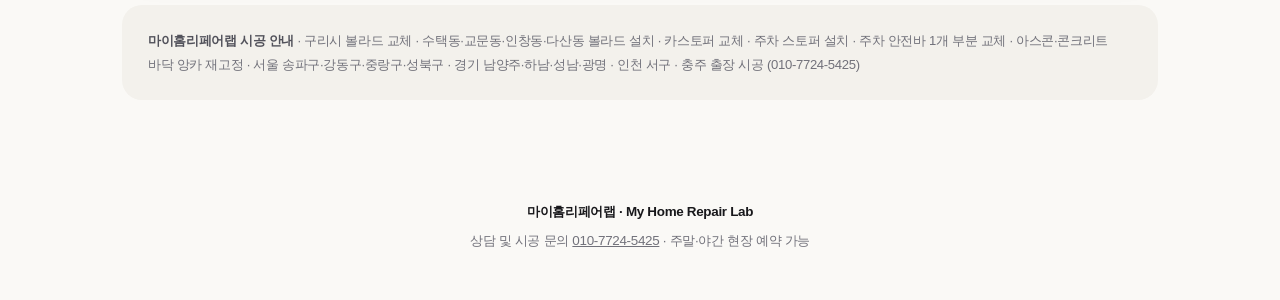
==== commit c87798ae: "Update index.html" ====
--- a/index.html
+++ b/index.html
@@ -3,1342 +3,830 @@
 <head>
   <meta charset="utf-8" />
   <meta name="viewport" content="width=device-width, initial-scale=1" />
-
-  <!-- 1. 기본 SEO 메타 태그 (사이트 명함 + 동·시·볼라드 교체·수리 키워드) -->
-  <title>마이홈리페어랩 | 동·시 주차 볼라드 교체·수리 · 주차 안전바 1개 부분보수 전문</title>
-  <meta name="description" content="전체 철거 없이 부러진 볼라드·주차 안전바 1개만 정밀 교체·수리! 서울·경기(구리·남양주·양주·광명·송파 등)·인천·충주 출장, 주말·야간 시공 가능. 사진 2장 견적 010-7724-5425." />
-  <meta name="keywords" content="마이홈리페어랩, 볼라드 교체, 볼라드 수리, 동 볼라드 교체, 동 볼라드 수리, 구리시 볼라드 교체, 남양주시 볼라드 수리, 양주시 볼라드 교체, 와부읍 볼라드 교체, 문정동 볼라드 수리, 주차 안전바 교체, 주차금지봉 수리, 서울 경기 인천 충주 볼라드" />
+  <title>마이홈리페어랩 | 주차 볼라드·카스토퍼·주차 안전바 정밀 부분 교체 시공 스튜디오</title>
+  <meta name="description" content="전체 철거 없이 파손된 주차 볼라드, 카스토퍼, 주차 안전바 1개만 정밀 부분 교체합니다. 아스콘·콘크리트 바닥 앙카 보강 전문. 서울·경기·인천·충주 출장 010-7724-5425" />
+  <meta name="keywords" content="볼라드 교체, 볼라드 설치, 카스토퍼 교체, 주차 스토퍼 설치, 주차 안전바 교체, 볼라드 1개 부분교체, 구리시 볼라드 교체, 남양주 다산동 카스토퍼 교체, 송파구 볼라드 교체, 중랑구 볼라드 교체, 마이홈리페어랩" />
+  <meta name="robots" content="index, follow, max-image-preview:large" />
   <link rel="canonical" href="https://organiccej.github.io/" />
 
-  <!-- 2. 오픈그래프(OG) 미리보기 명함 세팅 -->
   <meta name="image" content="https://organiccej.github.io/assets/bollard_after.jpg" />
   <meta property="og:site_name" content="마이홈리페어랩" />
   <meta property="og:locale" content="ko_KR" />
   <meta property="og:type" content="website" />
-  <meta property="og:title" content="마이홈리페어랩 | 파손 볼라드 1개 부분교체·수리 · 주차 안전바 전문" />
-  <meta property="og:description" content="멀쩡한 바닥까지 다 뜯지 마세요. 파손된 자리만 정밀 철거 후 단단하게 교체·수리합니다. (서울·경기·인천·충주 주말·야간 출장)" />
+  <meta property="og:title" content="마이홈리페어랩 | 주차 볼라드·카스토퍼·안전바 정밀 부분 교체" />
+  <meta property="og:description" content="전체 철거 없이 파손 부위 1개만 정밀하게 복원합니다. 서울·경기·인천·충주 출장 시공 (010-7724-5425)" />
   <meta property="og:url" content="https://organiccej.github.io/" />
   <meta property="og:image" content="https://organiccej.github.io/assets/bollard_after.jpg" />
-  <meta property="og:image:secure_url" content="https://organiccej.github.io/assets/bollard_after.jpg" />
-  <meta property="og:image:type" content="image/jpeg" />
-  <meta property="og:image:width" content="1200" />
-  <meta property="og:image:height" content="630" />
-  <meta property="og:image:alt" content="마이홈리페어랩 파손 볼라드 및 주차 안전바 신품 교체·수리 완료 후 사진" />
-
-  <meta name="twitter:card" content="summary_large_image" />
-  <meta name="twitter:title" content="마이홈리페어랩 | 볼라드·주차 안전바 교체·수리 전문" />
-  <meta name="twitter:description" content="사진 2장이면 출장비 포함 확정 견적 안내. 서울·경기(구리·남양주·양주·광명 등)·인천·충주 출장 시공." />
-  <meta name="twitter:image" content="https://organiccej.github.io/assets/bollard_after.jpg" />
-
-  <link href="styles.css" rel="stylesheet" />
-
-  <!-- 지역명(CTA 포인트) 강조 + 후킹 배지 + 최상단 미니 GIF 전·후 자동 비교 + 견적 바로가기 + 모바일 최적화 컴팩트 10선 스타일 -->
-  <style>
-    /* 최상단 신뢰 & 후킹 배지 */
-    .trust-hook-bar {
-      display: inline-flex;
-      flex-wrap: wrap;
-      align-items: center;
-      justify-content: center;
-      gap: 6px;
-      background: #fef2f2;
-      border: 1px solid #fecaca;
-      color: #b91c1c;
-      font-size: 0.84rem;
-      font-weight: 800;
-      padding: 6px 14px;
-      border-radius: 999px;
-      margin-bottom: 12px;
-    }
-
-    /* 제목(H1) 안의 지역명 강조 */
-    .h1 .region-cta-text {
-      display: inline-block;
-      color: #e11d48;
-      font-size: 1.25em;
-      font-weight: 900;
-      background: #fff1f2;
-      border-bottom: 3px solid #e11d48;
-      padding: 0 8px;
-      border-radius: 6px;
-      margin-right: 4px;
-      line-height: 1.25;
-    }
-
-    /* 상단 태그 및 요약 박스 안의 지역명 강조 */
-    .tag .region-cta-text,
-    .aeo-summary .region-cta-text,
-    .mini-gif-title .region-cta-text {
-      color: #e11d48;
-      font-size: 1.15em;
-      font-weight: 900;
-    }
-
-    /* 견적 받기 버튼 안의 지역명 강조 */
-    .button .region-cta-text {
-      display: inline-block;
-      background: #ffffff;
-      color: #e11d48;
-      font-size: 1.18em;
-      font-weight: 900;
-      padding: 2px 10px;
-      border-radius: 6px;
-      margin-right: 6px;
-      box-shadow: 0 2px 6px rgba(0, 0, 0, 0.15);
-    }
-
-    /* 기본 CTA 버튼도 처음부터 시선을 끌도록 강조 */
-    .cta-main-btn {
-      background: #e11d48 !important;
-      color: #ffffff !important;
-      font-weight: 800;
-      box-shadow: 0 6px 18px rgba(225, 29, 72, 0.28);
-      transition: transform 0.15s ease, background 0.15s ease;
-    }
-    .cta-main-btn:hover {
-      background: #be123c !important;
-      transform: translateY(-1px);
-    }
-
-    /* 지역 선택 시 견적 버튼 더욱 강렬한 CTA 전환 */
-    .button.region-active-btn {
-      background: #e11d48 !important;
-      color: #ffffff !important;
-      font-size: 1.08rem;
-      padding: 15px 24px;
-      box-shadow: 0 8px 22px rgba(225, 29, 72, 0.38);
-    }
-
-    /* 최상단 아담한 미니 GIF형 Before/After 자동 비교 박스 */
-    .mini-gif-wrap {
-      max-width: 340px;
-      margin: 16px auto 20px;
-      background: #ffffff;
-      border: 2.5px solid #1d4ed8;
-      border-radius: 16px;
-      padding: 10px;
-      box-shadow: 0 10px 25px rgba(29, 78, 216, 0.14);
-      transition: transform 0.2s ease;
-    }
-    .mini-gif-wrap:hover {
-      transform: translateY(-2px);
-    }
-    .mini-gif-title {
-      font-size: 0.9rem;
-      font-weight: 900;
-      color: #0f172a;
-      margin-bottom: 8px;
-      display: flex;
-      align-items: center;
-      justify-content: center;
-      gap: 5px;
-    }
-    .mini-gif-stage {
-      position: relative;
-      width: 100%;
-      height: 185px;
-      border-radius: 10px;
-      overflow: hidden;
-      background: #0f172a;
-    }
-    .mini-gif-stage img {
-      position: absolute;
-      inset: 0;
-      width: 100%;
-      height: 100%;
-      object-fit: cover;
-      display: block !important;
-    }
-    .mini-gif-badge {
-      position: absolute;
-      top: 8px;
-      left: 8px;
-      padding: 4px 10px;
-      border-radius: 999px;
-      font-size: 0.74rem;
-      font-weight: 900;
-      color: #ffffff;
-      letter-spacing: -0.01em;
-      box-shadow: 0 3px 8px rgba(0, 0, 0, 0.35);
-    }
-    .badge-before { background: #dc2626; }
-    .badge-after { background: #1d4ed8; }
-
-    /* 3.6초 주기로 시공 전 -> 시공 후 자동 교차 */
-    .gif-layer-after {
-      animation: beforeAfterBlink 3.6s infinite;
-    }
-    @keyframes beforeAfterBlink {
-      0%, 44% { opacity: 0; }
-      50%, 94% { opacity: 1; }
-      100% { opacity: 0; }
-    }
-    .mini-gif-caption {
-      margin-top: 8px;
-      font-size: 0.78rem;
-      color: #1d4ed8;
-      font-weight: 800;
-    }
-
-    /* 견적 바로가기 4문항 + 실시간 요약 확인 박스 스타일 */
-    .quote-grid {
-      display: grid;
-      grid-template-columns: 1.05fr 0.95fr;
-      gap: 18px;
-      margin-top: 20px;
-      text-align: left;
-      align-items: start;
-    }
-    @media (max-width: 820px) {
-      .quote-grid { grid-template-columns: 1fr; }
-    }
-    .quote-box {
-      background: #ffffff;
-      border: 1.5px solid #cbd5e1;
-      border-radius: 14px;
-      padding: 18px;
-    }
-    .quote-item {
-      margin-bottom: 14px;
-    }
-    .quote-item:last-child {
-      margin-bottom: 0;
-    }
-    .quote-label {
-      display: block;
-      font-size: 0.92rem;
-      font-weight: 800;
-      color: #0f172a;
-      margin-bottom: 4px;
-    }
-    .quote-help {
-      display: block;
-      font-size: 0.78rem;
-      color: #64748b;
-      margin-bottom: 7px;
-    }
-    .quote-chips {
-      display: flex;
-      flex-wrap: wrap;
-      gap: 6px;
-      margin-bottom: 8px;
-    }
-    .quote-chip-btn {
-      background: #f8fafc;
-      border: 1px solid #cbd5e1;
-      color: #334155;
-      padding: 6px 11px;
-      border-radius: 8px;
-      font-size: 0.82rem;
-      font-weight: 700;
-      cursor: pointer;
-    }
-    .quote-chip-btn.is-selected {
-      background: #fff1f2;
-      border-color: #e11d48;
-      color: #e11d48;
-    }
-    .quote-input {
-      width: 100%;
-      padding: 10px 12px;
-      border: 1px solid #cbd5e1;
-      border-radius: 9px;
-      font-size: 0.9rem;
-      color: #0f172a;
-      background: #ffffff;
-    }
-    .quote-input:focus {
-      outline: none;
-      border-color: #1d4ed8;
-    }
-    .quote-preview-card {
-      background: #f8fafc;
-      border: 1.5px solid #93c5fd;
-      border-radius: 12px;
-      padding: 14px;
-      margin-bottom: 12px;
-    }
-    .quote-preview-line {
-      display: flex;
-      justify-content: space-between;
-      gap: 10px;
-      padding: 6px 0;
-      border-bottom: 1px dashed #cbd5e1;
-      font-size: 0.86rem;
-    }
-    .quote-preview-line:last-child {
-      border-bottom: none;
-    }
-    .quote-preview-k {
-      font-weight: 800;
-      color: #0f172a;
-      flex-shrink: 0;
-    }
-    .quote-preview-v {
-      color: #1e293b;
-      text-align: right;
-      font-weight: 600;
-    }
-    .quote-textarea {
-      width: 100%;
-      min-height: 126px;
-      padding: 10px 12px;
-      border: 1px solid #cbd5e1;
-      border-radius: 10px;
-      background: #ffffff;
-      font-size: 0.84rem;
-      line-height: 1.5;
-      color: #0f172a;
-      margin-bottom: 10px;
-      resize: vertical;
-    }
-    .quote-actions {
-      display: flex;
-      flex-direction: column;
-      gap: 8px;
-    }
-    .quote-copy-status {
-      margin-top: 6px;
-      font-size: 0.8rem;
-      font-weight: 800;
-      color: #0d9488;
-      min-height: 18px;
-      text-align: center;
-    }
-
-    /* 컴팩트 10개 사례 그리드: 모바일에서도 작고 선명하게 보이도록 고정 */
-    #photos.service-before-after {
-      display: block !important;
-      visibility: visible !important;
-      opacity: 1 !important;
-    }
-    .mini-filter-bar {
-      display: flex !important;
-      flex-wrap: wrap;
-      justify-content: center;
-      gap: 6px;
-      margin: 14px 0 16px;
-    }
-    .mini-filter-btn {
-      background: #ffffff;
-      border: 1px solid #cbd5e1;
-      color: #334155;
-      padding: 6px 11px;
-      border-radius: 999px;
-      font-size: 0.78rem;
-      font-weight: 800;
-      cursor: pointer;
-    }
-    .mini-filter-btn.active,
-    .mini-filter-btn:hover {
-      background: #0f172a;
-      color: #ffffff;
-      border-color: #0f172a;
-    }
-    .compact-case-grid {
-      display: grid !important;
-      grid-template-columns: repeat(4, 1fr) !important;
-      gap: 10px !important;
-      width: 100%;
-    }
-    @media (max-width: 960px) {
-      .compact-case-grid {
-        grid-template-columns: repeat(3, 1fr) !important;
-      }
-    }
-    @media (max-width: 640px) {
-      .compact-case-grid {
-        grid-template-columns: repeat(2, 1fr) !important;
-        gap: 8px !important;
-      }
-    }
-    .compact-card-link {
-      display: flex !important;
-      flex-direction: column !important;
-      background: #ffffff;
-      border: 1px solid #e2e8f0;
-      border-radius: 10px;
-      overflow: hidden;
-      box-shadow: 0 2px 8px rgba(15, 23, 42, 0.05);
-      min-width: 0;
-      text-decoration: none;
-      color: inherit;
-    }
-    .compact-card-link:hover {
-      border-color: #1d4ed8;
-    }
-    .compact-card-link.is-hidden {
-      display: none !important;
-    }
-    .compact-ba {
-      display: grid !important;
-      grid-template-columns: 1fr 1fr !important;
-      gap: 2px;
-      background: #1e293b;
-      width: 100%;
-    }
-    .c-img-box {
-      position: relative;
-      width: 100%;
-      height: 76px !important;
-      overflow: hidden;
-      background: #334155;
-    }
-    @media (max-width: 640px) {
-      .c-img-box {
-        height: 62px !important;
-      }
-    }
-    .c-img-box img {
-      position: static !important;
-      width: 100% !important;
-      height: 100% !important;
-      max-width: 100% !important;
-      object-fit: cover !important;
-      display: block !important;
-    }
-    .c-tag {
-      position: absolute;
-      top: 4px;
-      left: 4px;
-      padding: 1px 5px;
-      border-radius: 4px;
-      font-size: 0.64rem;
-      font-weight: 900;
-      color: #ffffff;
-      line-height: 1.3;
-    }
-    .c-tag.before { background: rgba(220, 38, 38, 0.92); }
-    .c-tag.after { background: rgba(29, 78, 216, 0.92); }
-    .compact-body {
-      padding: 8px 9px 10px;
-      text-align: left;
-      flex: 1;
-    }
-    .compact-badges {
-      display: flex;
-      flex-wrap: wrap;
-      gap: 3px;
-      margin-bottom: 5px;
-    }
-    .b-city {
-      background: #fff1f2;
-      color: #e11d48;
-      border: 1px solid #fecdd3;
-      font-size: 0.66rem;
-      font-weight: 800;
-      padding: 1px 5px;
-      border-radius: 4px;
-    }
-    .b-type {
-      background: #eff6ff;
-      color: #1d4ed8;
-      font-size: 0.66rem;
-      font-weight: 800;
-      padding: 1px 5px;
-      border-radius: 4px;
-    }
-    .compact-body h3 {
-      font-size: 0.8rem;
-      font-weight: 800;
-      color: #0f172a;
-      margin: 0 0 3px;
-      line-height: 1.3;
-    }
-    .compact-body p {
-      font-size: 0.72rem;
-      color: #64748b;
-      margin: 0;
-      line-height: 1.35;
-    }
-    .c-arch-hint {
-      display: inline-block;
-      margin-top: 5px;
-      font-size: 0.7rem;
-      font-weight: 800;
-      color: #1d4ed8;
-    }
-  </style>
-
-  <!-- 3. 구조화 데이터 명함 (WebSite + HomeAndConstructionBusiness) -->
+
+  <!-- Pretendard 웹폰트 -->
+  <link rel="preconnect" href="https://cdn.jsdelivr.net" crossorigin />
+  <link rel="stylesheet" href="https://cdn.jsdelivr.net/gh/orioncactus/pretendard@v1.3.9/dist/web/static/pretendard.min.css" />
+
+  <!-- JSON-LD: WebSite + BreadcrumbList + HomeAndConstructionBusiness -->
   <script type="application/ld+json">
   {
     "@context": "https://schema.org",
     "@graph": [
       {
         "@type": "WebSite",
-        "@id": "https://organiccej.github.io/#website",
         "name": "마이홈리페어랩",
-        "alternateName": "마이홈리페어랩 볼라드·주차 안전바 교체·수리",
-        "url": "https://organiccej.github.io/",
-        "inLanguage": "ko-KR",
-        "publisher": {
-          "@id": "https://organiccej.github.io/#business"
-        }
+        "url": "https://organiccej.github.io/"
+      },
+      {
+        "@type": "BreadcrumbList",
+        "itemListElement": [
+          {
+            "@type": "ListItem",
+            "position": 1,
+            "name": "마이홈리페어랩 홈",
+            "item": "https://organiccej.github.io/"
+          }
+        ]
       },
       {
         "@type": "HomeAndConstructionBusiness",
-        "@id": "https://organiccej.github.io/#business",
         "name": "마이홈리페어랩",
         "url": "https://organiccej.github.io/",
         "telephone": "010-7724-5425",
         "image": [
           "https://organiccej.github.io/assets/bollard_after.jpg",
-          "https://organiccej.github.io/assets/bollard_before.jpg"
+          "https://organiccej.github.io/assets/guri_bollard_after.jpg",
+          "https://organiccej.github.io/assets/namyangju_dasan_stopper_after.jpg"
         ],
-        "sameAs": [
-          "https://blog.naver.com/realcharming-",
-          "https://blog.naver.com/realcharming-/224472129618"
-        ],
-        "areaServed": [
-          { "@type": "AdministrativeArea", "name": "서울특별시 전지역" },
-          { "@type": "AdministrativeArea", "name": "경기도 전지역" },
-          { "@type": "AdministrativeArea", "name": "인천광역시 전지역" },
-          { "@type": "City", "name": "충주시" },
-          { "@type": "City", "name": "구리시" },
-          { "@type": "City", "name": "남양주시" },
-          { "@type": "City", "name": "양주시" },
-          { "@type": "City", "name": "광명시" }
-        ],
-        "knowsAbout": [
-          "볼라드 교체 및 파손 부위 수리",
-          "주차 안전바 교체 및 수리",
-          "동 단위 주차 볼라드 교체·수리 출장 시공",
-          "매립이동식 볼라드 및 앙카식 볼라드 시공",
-          "스텐 볼라드 및 우레탄 탄성 볼라드 부분 교체",
-          "주차금지봉 및 차선규제봉 재고정 수리"
-        ]
-      },
-      {
-        "@type": "WebPage",
-        "@id": "https://organiccej.github.io/#webpage",
-        "url": "https://organiccej.github.io/",
-        "name": "마이홈리페어랩 | 파손 볼라드 1개 부분교체·수리 · 주차 안전바 전문",
-        "isPartOf": {
-          "@id": "https://organiccej.github.io/#website"
-        },
-        "about": {
-          "@id": "https://organiccej.github.io/#business"
-        },
-        "inLanguage": "ko-KR",
-        "primaryImageOfPage": {
-          "@type": "ImageObject",
-          "url": "https://organiccej.github.io/assets/bollard_after.jpg",
-          "width": 1200,
-          "height": 630
-        }
-      },
-      {
-        "@type": "FAQPage",
-        "mainEntity": [
-          {
-            "@type": "Question",
-            "name": "파손되거나 휘어진 볼라드·주차 안전바 1개만 부분 교체하거나 수리할 수 있나요?",
-            "acceptedAnswer": {
-              "@type": "Answer",
-              "text": "네, 가능합니다. 멀쩡한 주변 시설물까지 전체 철거하지 않고 차량 충격으로 휘어지거나 이탈한 볼라드 및 주차 안전바 1개·소량만 바닥 상태(아스콘·콘크리트·보도블록)에 맞춰 앙카식·매립식·이동식으로 깔끔하게 부분 교체 및 수리해 드립니다."
-            }
-          },
-          {
-            "@type": "Question",
-            "name": "직접 자재를 사서 설치하려다 앙카 고정이 안 되거나 흔들리는데 수리해 주시나요?",
-            "acceptedAnswer": {
-              "@type": "Answer",
-              "text": "네, 아스콘이나 얇은 콘크리트 바닥은 일반 앙카로 시공하면 쉽게 빠집니다. 기존 부실 시공된 앙카를 철거한 뒤 바닥 강도에 맞는 케미컬 앙카·매립관 보강 공법으로 흔들림 없이 재시공해 드립니다."
-            }
-          },
-          {
-            "@type": "Question",
-            "name": "볼라드와 주차 안전바 종류·고정 방식은 현장에 맞게 추천해 주시나요?",
-            "acceptedAnswer": {
-              "@type": "Answer",
-              "text": "네, 설치 목적과 차량 통행량에 따라 스텐(스테인리스) U자형·일자형·라운드형 볼라드, 충격 복원력이 좋은 우레탄·탄성 주차 안전바, 차량 진입 통제를 위한 매립이동식·앙카이동식(자물쇠 잠금 및 체인 고리 용접 옵션) 중 현장에 가장 알맞은 제품과 고정 방식을 안내해 드립니다."
-            }
-          },
-          {
-            "@type": "Question",
-            "name": "평일 낮에는 주차장 통제가 어려운데 주말이나 야간 시공도 되나요?",
-            "acceptedAnswer": {
-              "@type": "Answer",
-              "text": "네, 상가·오피스 주차장, 물류센터, 아파트 출입구 등 평일 주간 작업이 어려운 현장을 위해 주말 및 야간 예약 출장 시공을 지원합니다."
-            }
-          },
-          {
-            "@type": "Question",
-            "name": "출장 가능한 지역 범위는 어디까지인가요?",
-            "acceptedAnswer": {
-              "@type": "Answer",
-              "text": "구리시·남양주시·양주시·광명시를 비롯한 경기도 31개 시·군 전지역과 서울특별시 전 구, 인천광역시 전지역, 그리고 충청북도 충주시 전지역까지 사진 상담 후 일정을 맞춰 직접 출장 시공합니다."
-            }
-          }
-        ]
+        "areaServed": ["서울특별시", "구리시", "남양주시", "송파구", "강동구", "중랑구", "성북구", "광명시", "하남시", "성남시", "인천광역시", "충주시"]
       }
     ]
   }
   </script>
+
+  <style>
+    :root {
+      --bg: #FAF9F6;
+      --surface: #FFFFFF;
+      --surface-soft: #F3F1EC;
+      --ink: #18181B;
+      --ink-sub: #52525B;
+      --ink-muted: #71717A;
+      --accent: #1E3A2F;
+      --accent-soft: #ECF2EF;
+      --line: rgba(24, 24, 27, 0.08);
+      --shadow-sm: 0 4px 20px rgba(24, 24, 27, 0.04);
+      --shadow-md: 0 14px 36px rgba(24, 24, 27, 0.07);
+    }
+
+    * { box-sizing: border-box; }
+    html { scroll-behavior: smooth; }
+    body {
+      margin: 0;
+      font-family: 'Pretendard', -apple-system, BlinkMacSystemFont, "Apple SD Gothic Neo", sans-serif;
+      background: var(--bg);
+      color: var(--ink);
+      line-height: 1.72;
+      letter-spacing: -0.02em;
+      word-break: keep-all;
+      -webkit-font-smoothing: antialiased;
+    }
+    a { color: inherit; text-decoration: none; }
+    .container { max-width: 1080px; margin: 0 auto; padding: 0 22px; }
+
+    /* 미니멀 브랜드 헤더 */
+    .header {
+      position: sticky;
+      top: 0;
+      z-index: 100;
+      background: rgba(250, 249, 246, 0.88);
+      backdrop-filter: blur(14px);
+      border-bottom: 1px solid var(--line);
+    }
+    .header-inner {
+      display: flex;
+      align-items: center;
+      justify-content: space-between;
+      height: 64px;
+      gap: 12px;
+    }
+    .brand {
+      display: flex;
+      align-items: baseline;
+      gap: 8px;
+      font-weight: 700;
+      font-size: 1.08rem;
+      letter-spacing: -0.03em;
+    }
+    .brand-en {
+      font-size: 0.72rem;
+      font-weight: 500;
+      color: var(--ink-muted);
+      letter-spacing: 0.06em;
+      text-transform: uppercase;
+    }
+    .nav-group {
+      display: flex;
+      align-items: center;
+      gap: 8px;
+    }
+    .nav-link {
+      font-size: 0.85rem;
+      font-weight: 500;
+      color: var(--ink-sub);
+      padding: 7px 13px;
+      border-radius: 999px;
+      transition: background 0.2s, color 0.2s;
+    }
+    .nav-link:hover { background: var(--surface-soft); color: var(--ink); }
+    .nav-cta {
+      background: var(--ink);
+      color: #FFFFFF;
+      font-size: 0.83rem;
+      font-weight: 600;
+      padding: 8px 16px;
+      border-radius: 999px;
+      transition: opacity 0.2s;
+    }
+    .nav-cta:hover { opacity: 0.88; }
+    @media (max-width: 680px) {
+      .brand-en, .hide-m { display: none; }
+      .header-inner { height: 58px; }
+    }
+
+    /* 에디토리얼 히어로 섹션 */
+    .hero { padding: 64px 0 56px; }
+    .hero-grid {
+      display: grid;
+      grid-template-columns: 1.15fr 0.85fr;
+      gap: 40px;
+      align-items: center;
+    }
+    @media (max-width: 840px) {
+      .hero { padding: 42px 0 38px; }
+      .hero-grid { grid-template-columns: 1fr; gap: 28px; }
+    }
+    .eyebrow {
+      display: inline-flex;
+      align-items: center;
+      gap: 6px;
+      font-size: 0.78rem;
+      font-weight: 600;
+      color: var(--accent);
+      background: var(--accent-soft);
+      padding: 5px 13px;
+      border-radius: 999px;
+      margin-bottom: 18px;
+    }
+    h1 {
+      font-size: clamp(1.75rem, 3.6vw, 2.55rem);
+      font-weight: 700;
+      line-height: 1.28;
+      letter-spacing: -0.035em;
+      margin: 0 0 16px;
+      color: var(--ink);
+    }
+    .hero-desc {
+      font-size: 1rem;
+      font-weight: 400;
+      color: var(--ink-sub);
+      margin: 0 0 28px;
+      max-width: 520px;
+    }
+    .hero-actions {
+      display: flex;
+      flex-wrap: wrap;
+      gap: 10px;
+    }
+    .btn-primary {
+      background: var(--accent);
+      color: #FFFFFF;
+      padding: 13px 24px;
+      border-radius: 999px;
+      font-size: 0.92rem;
+      font-weight: 600;
+      box-shadow: 0 8px 20px rgba(30, 58, 47, 0.18);
+      transition: transform 0.2s, opacity 0.2s;
+    }
+    .btn-primary:hover { transform: translateY(-1px); opacity: 0.94; }
+    .btn-secondary {
+      background: var(--surface);
+      color: var(--ink);
+      border: 1px solid var(--line);
+      padding: 13px 22px;
+      border-radius: 999px;
+      font-size: 0.92rem;
+      font-weight: 500;
+      transition: background 0.2s;
+    }
+    .btn-secondary:hover { background: var(--surface-soft); }
+
+    /* 히어로 쇼케이스 프레임 */
+    .showcase-card {
+      position: relative;
+      border-radius: 24px;
+      overflow: hidden;
+      background: var(--surface);
+      box-shadow: var(--shadow-md);
+      height: 340px;
+    }
+    @media (max-width: 640px) { .showcase-card { height: 250px; border-radius: 20px; } }
+    .showcase-img {
+      position: absolute;
+      inset: 0;
+      width: 100%;
+      height: 100%;
+      object-fit: cover;
+    }
+    .showcase-img.after { animation: fadeLoopAfter 7s infinite ease-in-out; }
+    .showcase-img.before { animation: fadeLoopBefore 7s infinite ease-in-out; }
+    @keyframes fadeLoopAfter {
+      0%, 46% { opacity: 1; transform: scale(1.01); }
+      52%, 95% { opacity: 0; transform: scale(1.04); }
+      100% { opacity: 1; transform: scale(1.01); }
+    }
+    @keyframes fadeLoopBefore {
+      0%, 46% { opacity: 0; transform: scale(1.03); }
+      52%, 95% { opacity: 1; transform: scale(1.0); }
+      100% { opacity: 0; transform: scale(1.03); }
+    }
+    .glass-pill {
+      position: absolute;
+      top: 16px;
+      left: 16px;
+      z-index: 2;
+      background: rgba(24, 24, 27, 0.62);
+      backdrop-filter: blur(8px);
+      color: #FFFFFF;
+      font-size: 0.74rem;
+      font-weight: 500;
+      padding: 5px 12px;
+      border-radius: 999px;
+    }
+    .showcase-caption {
+      position: absolute;
+      left: 14px;
+      right: 14px;
+      bottom: 14px;
+      z-index: 2;
+      background: rgba(255, 255, 255, 0.92);
+      backdrop-filter: blur(10px);
+      padding: 12px 16px;
+      border-radius: 16px;
+      display: flex;
+      justify-content: space-between;
+      align-items: center;
+      font-size: 0.84rem;
+      font-weight: 600;
+      color: var(--ink);
+    }
+
+    /* 공통 섹션 여백 & 타이포 */
+    .section { padding: 64px 0; }
+    .section-white { background: var(--surface); border-top: 1px solid var(--line); border-bottom: 1px solid var(--line); }
+    .sec-head { margin-bottom: 32px; }
+    .sec-label {
+      display: block;
+      font-size: 0.76rem;
+      font-weight: 600;
+      color: var(--accent);
+      letter-spacing: 0.05em;
+      text-transform: uppercase;
+      margin-bottom: 6px;
+    }
+    .sec-title {
+      font-size: clamp(1.38rem, 2.6vw, 1.85rem);
+      font-weight: 700;
+      letter-spacing: -0.03em;
+      margin: 0 0 8px;
+    }
+    .sec-sub {
+      font-size: 0.95rem;
+      color: var(--ink-muted);
+      margin: 0;
+    }
+
+    /* 3가지 기준 카드 (광고 배지 대신 차분한 넘버링) */
+    .pillar-grid {
+      display: grid;
+      grid-template-columns: repeat(3, 1fr);
+      gap: 18px;
+    }
+    @media (max-width: 780px) { .pillar-grid { grid-template-columns: 1fr; } }
+    .pillar-card {
+      background: var(--surface);
+      border-radius: 20px;
+      padding: 28px 24px;
+      box-shadow: var(--shadow-sm);
+    }
+    .pillar-num {
+      display: inline-block;
+      font-size: 0.78rem;
+      font-weight: 600;
+      color: var(--accent);
+      margin-bottom: 12px;
+    }
+    .pillar-card h3 {
+      font-size: 1.08rem;
+      font-weight: 700;
+      margin: 0 0 8px;
+    }
+    .pillar-card p {
+      font-size: 0.9rem;
+      color: var(--ink-sub);
+      margin: 0;
+    }
+
+    /* 지역 필터 필 & 포트폴리오 10선 그리드 */
+    .filter-bar {
+      display: flex;
+      flex-wrap: wrap;
+      gap: 8px;
+      margin-bottom: 24px;
+    }
+    .filter-btn {
+      background: var(--surface-soft);
+      border: none;
+      color: var(--ink-sub);
+      padding: 8px 16px;
+      border-radius: 999px;
+      font-size: 0.84rem;
+      font-weight: 500;
+      font-family: inherit;
+      cursor: pointer;
+      transition: all 0.2s;
+    }
+    .filter-btn.active, .filter-btn:hover {
+      background: var(--ink);
+      color: #FFFFFF;
+    }
+
+    .work-grid {
+      display: grid;
+      grid-template-columns: repeat(2, 1fr);
+      gap: 20px;
+    }
+    @media (max-width: 760px) { .work-grid { grid-template-columns: 1fr; gap: 16px; } }
+    .work-card {
+      display: block;
+      background: var(--bg);
+      border-radius: 20px;
+      overflow: hidden;
+      transition: transform 0.25s ease, box-shadow 0.25s ease;
+    }
+    .work-card:hover {
+      transform: translateY(-3px);
+      box-shadow: var(--shadow-md);
+    }
+    .work-ba {
+      display: grid;
+      grid-template-columns: repeat(2, 1fr);
+      gap: 2px;
+      background: #E4E4E7;
+    }
+    .work-img-box {
+      position: relative;
+      height: 185px;
+      overflow: hidden;
+    }
+    @media (max-width: 640px) { .work-img-box { height: 150px; } }
+    .work-img-box img {
+      width: 100%;
+      height: 100%;
+      object-fit: cover;
+      display: block;
+    }
+    .ba-pill {
+      position: absolute;
+      top: 10px;
+      left: 10px;
+      background: rgba(24, 24, 27, 0.58);
+      backdrop-filter: blur(6px);
+      color: #FFFFFF;
+      font-size: 0.68rem;
+      font-weight: 500;
+      padding: 3px 9px;
+      border-radius: 999px;
+      letter-spacing: 0.03em;
+    }
+    .ba-pill.after { background: rgba(30, 58, 47, 0.82); }
+    .work-body { padding: 20px 22px; }
+    .work-meta {
+      font-size: 0.78rem;
+      font-weight: 600;
+      color: var(--accent);
+      margin-bottom: 4px;
+    }
+    .work-body h3 {
+      font-size: 1.05rem;
+      font-weight: 700;
+      margin: 0 0 6px;
+      color: var(--ink);
+    }
+    .work-body p {
+      font-size: 0.88rem;
+      color: var(--ink-sub);
+      margin: 0 0 12px;
+    }
+    .work-more {
+      font-size: 0.82rem;
+      font-weight: 600;
+      color: var(--ink);
+    }
+
+    /* 거점 지역별 전용 페이지 링크 허브 */
+    .hub-panel {
+      background: var(--surface);
+      border-radius: 24px;
+      padding: 32px 28px;
+      box-shadow: var(--shadow-sm);
+    }
+    .hub-chips {
+      display: flex;
+      flex-wrap: wrap;
+      gap: 10px;
+      margin-top: 18px;
+    }
+    .hub-link {
+      display: inline-flex;
+      align-items: center;
+      gap: 8px;
+      background: var(--surface-soft);
+      color: var(--ink);
+      padding: 11px 18px;
+      border-radius: 999px;
+      font-size: 0.88rem;
+      font-weight: 600;
+      transition: background 0.2s, color 0.2s;
+    }
+    .hub-link:hover { background: var(--accent); color: #FFFFFF; }
+
+    /* 부드러운 견적 상담 섹션 */
+    .quote-wrap {
+      background: var(--surface);
+      border-radius: 24px;
+      padding: 36px 30px;
+      box-shadow: var(--shadow-md);
+    }
+    @media (max-width: 640px) { .quote-wrap { padding: 26px 20px; } }
+    .form-grid {
+      display: grid;
+      grid-template-columns: repeat(2, 1fr);
+      gap: 12px;
+      margin-top: 20px;
+    }
+    @media (max-width: 640px) { .form-grid { grid-template-columns: 1fr; } }
+    .field {
+      width: 100%;
+      background: var(--bg);
+      border: 1px solid var(--line);
+      border-radius: 14px;
+      padding: 13px 16px;
+      font-size: 0.92rem;
+      font-family: inherit;
+      color: var(--ink);
+      outline: none;
+      transition: border-color 0.2s, background 0.2s;
+    }
+    .field:focus {
+      background: #FFFFFF;
+      border-color: var(--accent);
+    }
+    .field-full { grid-column: 1 / -1; min-height: 88px; resize: vertical; }
+    .quote-btns {
+      display: grid;
+      grid-template-columns: 1.2fr 0.8fr;
+      gap: 10px;
+      margin-top: 14px;
+    }
+    @media (max-width: 640px) { .quote-btns { grid-template-columns: 1fr; } }
+    .submit-sms {
+      background: var(--accent);
+      color: #FFFFFF;
+      border: none;
+      border-radius: 999px;
+      padding: 14px 20px;
+      font-size: 0.94rem;
+      font-weight: 600;
+      font-family: inherit;
+      cursor: pointer;
+    }
+    .submit-call {
+      background: var(--surface-soft);
+      color: var(--ink);
+      border-radius: 999px;
+      padding: 14px 20px;
+      font-size: 0.94rem;
+      font-weight: 600;
+      text-align: center;
+      display: block;
+    }
+
+    /* 차분한 SEO 안내 및 푸터 */
+    .seo-note {
+      margin-top: 44px;
+      padding: 24px 26px;
+      background: var(--surface-soft);
+      border-radius: 20px;
+      font-size: 0.82rem;
+      color: var(--ink-muted);
+      line-height: 1.8;
+    }
+    .seo-note strong { color: var(--ink-sub); font-weight: 600; }
+
+    footer {
+      padding: 36px 22px 48px;
+      text-align: center;
+      font-size: 0.84rem;
+      color: var(--ink-muted);
+    }
+  </style>
 </head>
 <body>
 
-  <!-- 상단 고정 헤더 (시공 사례 먼저 -> 견적 바로가기 순서) -->
   <header class="header">
     <div class="container header-inner">
-      <div class="identity">
-        <a class="brand" href="index.html">마이홈리페어랩</a>
-        <a aria-label="전화 상담 010-7724-5425" class="phone" href="tel:010-7724-5425">📞 010-7724-5425</a>
-      </div>
-      <nav aria-label="주요 메뉴" class="nav">
-        <a href="#photos">실제 시공 사례</a>
-        <a href="#situations">상황별 해결책</a>
-        <a href="#compare">비용·방식 비교</a>
-        <a href="#quick-quote">견적 바로가기</a>
-        <a href="#region-directory">출장 지역</a>
+      <a class="brand" href="index.html">
+        마이홈리페어랩
+        <span class="brand-en">My Home Repair Lab</span>
+      </a>
+      <nav class="nav-group" aria-label="주요 메뉴">
+        <a class="nav-link hide-m" href="#portfolio">시공 포트폴리오</a>
+        <a class="nav-link" href="%EA%B5%AC%EB%A6%AC%EC%8B%9C_%EB%B3%BC%EB%9D%BC%EB%93%9C.html">구리시 안내</a>
+        <a class="nav-link" href="bollard-archive.html">전체 사례</a>
+        <a class="nav-cta" href="#quick-quote">견적 상담</a>
       </nav>
     </div>
   </header>
 
-  <main>
-    <!-- 1. 고객 공감형 Hero 섹션 + 후킹 배지 + 최상단 미니 GIF형 전·후 비교 박스 -->
-    <section class="section">
-      <div class="container panel center">
-        <div class="trust-hook-bar">
-          <span>🔥 전체 철거 NO! 파손된 자리 1개만 정밀 교체·수리 · 주말/야간 출장</span>
+  <section class="hero">
+    <div class="container hero-grid">
+      <div>
+        <span class="eyebrow">부분 교체 · 정밀 앙카 보강 스튜디오</span>
+        <h1>전체 철거 없이,<br />파손된 볼라드·카스토퍼만<br />단단하게 되살립니다.</h1>
+        <p class="hero-desc">
+          멀쩡한 기둥까지 모두 바꾸지 않습니다. 차량 충격으로 기울거나 부러진 볼라드·카스토퍼·주차 안전바 1개만 바닥 재질(아스콘·콘크리트)에 맞춰 정밀하게 부분 교체합니다.
+        </p>
+        <div class="hero-actions">
+          <a class="btn-primary" href="#quick-quote">현장 사진으로 견적 문의</a>
+          <a class="btn-secondary" href="bollard-archive.html">시공 전후 아카이브 보기</a>
         </div>
-        <p class="tag"><span class="dynamic-region-prefix"></span>동·시 볼라드 교체·수리 · 주차 안전바 1개 부분보수 전문</p>
-        <h1 class="h1"><span class="dynamic-region-prefix"></span>부러지고 흔들리는 볼라드·주차 안전바,<br />1개만 교체·수리해도 새것처럼 튼튼해집니다.</h1>
-        <p class="lead">멀쩡한 시설물까지 통째로 갈아엎지 않습니다. 파손된 자리만 정밀 철거 후 바닥 재질에 맞춰 단단하게 교체·수리합니다.</p>
-
-        <!-- 최상단 후킹 미니 GIF형 전·후 자동 비교 위젯 -->
-        <a aria-label="실제 볼라드 교체 전후 사례 블로그 보기" class="mini-gif-wrap" href="https://blog.naver.com/realcharming-/224472129618" rel="noopener noreferrer" style="display:block; text-decoration:none;" target="_blank">
-          <div class="mini-gif-title">
-            <span>⚡</span>
-            <span><span class="dynamic-region-case">구리 수택동</span> 실제 시공 · 전/후 비교</span>
-          </div>
-          <div class="mini-gif-stage">
-            <div>
-              <img alt="구리 수택동 주차장 파손 볼라드 시공 전 상태" src="assets/bollard_before.jpg" />
-              <span class="mini-gif-badge badge-before">시공 전 · 파손/이탈</span>
-            </div>
-            <div class="gif-layer-after">
-              <img alt="구리 수택동 주차장 파손 볼라드 신품 교체 및 앙카 고정 완료 후 대표 사진" src="assets/bollard_after.jpg" />
-              <span class="mini-gif-badge badge-after">시공 후 · 교체/수리 완료</span>
-            </div>
-          </div>
-          <div class="mini-gif-caption">자동 전·후 비교 중 · 터치하면 상세 작업 일지 보기 →</div>
+      </div>
+
+      <a class="showcase-card" href="bollard-archive.html" aria-label="시공 전후 포트폴리오 보기">
+        <span class="glass-pill">BEFORE &amp; AFTER</span>
+        <img class="showcase-img before" src="assets/bollard_before.jpg" alt="파손된 주차 볼라드 시공 전 모습" />
+        <img class="showcase-img after" src="assets/bollard_after.jpg" alt="정밀 부분 교체 완료된 주차 볼라드 시공 후 모습" />
+        <div class="showcase-caption">
+          <span>볼라드 1개 부분 교체 · 앙카 보강</span>
+          <span>사례 보기 →</span>
+        </div>
+      </a>
+    </div>
+  </section>
+
+  <!-- 3가지 작업 원칙 -->
+  <section class="section" style="padding-top: 12px;">
+    <div class="container pillar-grid">
+      <div class="pillar-card">
+        <span class="pillar-num">01 · PARTIAL REPAIR</span>
+        <h3>파손 부위 1개 부분 교체</h3>
+        <p>기존 열과 높이를 맞춰 파손된 볼라드·카스토퍼만 선별 교체하므로 불필요한 전체 철거 비용이 발생하지 않습니다.</p>
+      </div>
+      <div class="pillar-card">
+        <span class="pillar-num">02 · ANCHOR REINFORCEMENT</span>
+        <h3>바닥 재질별 맞춤 앙카 고정</h3>
+        <p>무르기 쉬운 아스콘 바닥과 강도가 높은 콘크리트·에폭시 바닥에 따라 케미컬 앙카와 매립 보강을 구분 적용합니다.</p>
+      </div>
+      <div class="pillar-card">
+        <span class="pillar-num">03 · TRANSPARENT QUOTE</span>
+        <h3>사진 2장으로 확정 단가 안내</h3>
+        <p>파손 부위 근접 사진과 주변 전경 2장만 보내주시면 추가 비용 없는 투명한 시공 단가와 일정을 바로 안내합니다.</p>
+      </div>
+    </div>
+  </section>
+
+  <!-- 시공 포트폴리오 섹션 -->
+  <section class="section section-white" id="portfolio">
+    <div class="container">
+      <div class="sec-head">
+        <span class="sec-label">PORTFOLIO</span>
+        <h2 class="sec-title">현장별 볼라드 · 카스토퍼 시공 기록</h2>
+        <p class="sec-sub">서울·경기·인천·충주 실제 현장의 시공 전후 비교입니다. 카드를 누르시면 상세 아카이브로 연결됩니다.</p>
+      </div>
+
+      <div class="filter-bar" role="tablist" aria-label="지역별 시공 사례 필터">
+        <button class="filter-btn active" type="button" onclick="filterWorks('all', this)">전체 지역</button>
+        <button class="filter-btn" type="button" onclick="filterWorks('seoul', this)">서울권</button>
+        <button class="filter-btn" type="button" onclick="filterWorks('gyeonggi', this)">경기권 (구리·남양주·성남·광명)</button>
+        <button class="filter-btn" type="button" onclick="filterWorks('incheon', this)">인천·충주</button>
+      </div>
+
+      <div class="work-grid">
+        <!-- 사례 01 -->
+        <a class="work-card" data-loc="gyeonggi" href="%EA%B5%AC%EB%A6%AC%EC%8B%9C_%EB%B3%BC%EB%9D%BC%EB%93%9C.html">
+          <div class="work-ba">
+            <div class="work-img-box">
+              <img src="assets/bollard_before.jpg" alt="구리시 수택동 볼라드 교체 시공 전" loading="lazy" />
+              <span class="ba-pill">BEFORE</span>
+            </div>
+            <div class="work-img-box">
+              <img src="assets/bollard_after.jpg" alt="구리시 수택동 볼라드 교체 시공 후" loading="lazy" />
+              <span class="ba-pill after">AFTER</span>
+            </div>
+          </div>
+          <div class="work-body">
+            <div class="work-meta">경기 · 구리시 수택동</div>
+            <h3>구리시 볼라드 1개 부분 교체 · 앙카 고정</h3>
+            <p>상가 진입로 차량 접촉으로 이탈한 볼라드를 기존 라인에 맞춰 정밀 재설치했습니다.</p>
+            <span class="work-more">구리시 전용 안내 보기 →</span>
+          </div>
         </a>
 
-        <!-- AEO(AI 검색 답변 추출 최적화) 핵심 요약 박스 -->
-        <div class="aeo-summary" style="background:#f8f9fa; border-left:4px solid #1a73e8; padding:16px 20px; margin:20px auto; max-width:760px; text-align:left; border-radius:6px;">
-          <strong style="display:block; margin-bottom:6px; color:#111;">📌 한눈에 보는 마이홈리페어랩 <span class="dynamic-region-prefix"></span>시공 기준</strong>
-          <p style="margin:0; font-size:0.95rem; line-height:1.6; color:#333;">
-            차량 접촉으로 휘어진 <strong>볼라드·주차 안전바 1개 부분 교체·수리</strong>부터 풀린 앙카 보강, 위치·간격 수정, 셀프 시공 실패 복구까지 현장 맞춤으로 해결합니다. <strong>스텐(U자형·일자형)·우레탄·매립이동식·앙카이동식(자물쇠·체인 옵션)</strong> 모두 보유·시공하며, <strong><span class="dynamic-region-highlight">서울·경기(구리·남양주·양주·광명·송파 등)·인천·충주</span></strong> 주말·야간 출장을 지원합니다.
-          </p>
-        </div>
-
-        <div class="buttons">
-          <a class="button cta-main-btn" href="#quick-quote">📋 <span class="dynamic-region-prefix"></span>견적 바로가기</a>
-          <a class="button" href="tel:010-7724-5425">📞 바로 전화 상담 (010-7724-5425)</a>
-          <a aria-label="마이홈리페어랩 실제 볼라드 시공 사례 블로그 보기 (새 창)" class="button alt" href="https://blog.naver.com/realcharming-/224472129618" rel="noopener noreferrer" target="_blank">실제 시공 사례 자세히 보기 →</a>
-        </div>
-      </div>
-    </section>
-
-    <!-- 2. 실제 작업 전·후 컴팩트 10개 쇼케이스 (클릭 시 아카이브 bollard-archive.html로 이동) -->
-    <section class="section service-before-after" id="photos">
-      <div class="container">
-        <div class="section-head center">
-          <span class="tag">전국 출장 실제 현장 리포트 · 대표 10선</span>
-          <h2 class="h2">종류별·지역별 볼라드 &amp; 주차 안전바 교체·수리 사례</h2>
-          <p>구리·남양주·양주·송파·광명·인천·충주 등 현장에 맞는 볼라드 종류와 공법으로 파손 부위만 정밀 교체·수리합니다. 카드를 누르면 아카이브로 이동합니다.</p>
-        </div>
-
-        <div class="mini-filter-bar">
-          <button type="button" class="mini-filter-btn active" data-loc="all">전체 대표 현장 (10)</button>
-          <button type="button" class="mini-filter-btn" data-loc="gyeonggi">경기도 (구리·남양주·양주·광명·성남·수원)</button>
-          <button type="button" class="mini-filter-btn" data-loc="seoul">서울특별시 (송파·강서·노원)</button>
-          <button type="button" class="mini-filter-btn" data-loc="etc">인천·충북 (인천 서구·충주시)</button>
-        </div>
-
-        <div class="compact-case-grid" id="compactCaseGrid">
-
-          <!-- 사례 01: 경기 구리시 -->
-          <a class="compact-card-link" data-loc="gyeonggi" href="bollard-archive.html">
-            <div class="compact-ba">
-              <div class="c-img-box">
-                <img src="assets/bollard_before.jpg" alt="구리시 수택동 볼라드 교체 수리 시공 전" loading="lazy" />
-                <span class="c-tag before">전</span>
-              </div>
-              <div class="c-img-box">
-                <img src="assets/bollard_after.jpg" alt="구리시 수택동 볼라드 교체 수리 시공 후" loading="lazy" />
-                <span class="c-tag after">후</span>
-              </div>
-            </div>
-            <div class="compact-body">
-              <div class="compact-badges">
-                <span class="b-city">경기 · 구리시</span>
-                <span class="b-type">스텐 고정식 볼라드</span>
-              </div>
-              <h3>구리시 수택동 볼라드 교체·수리</h3>
-              <p>차량 충격 이탈 기둥 철거 후 앙카 재고정</p>
-              <span class="c-arch-hint">아카이브 보기 →</span>
-            </div>
+        <!-- 사례 02 -->
+        <a class="work-card" data-loc="gyeonggi" href="bollard-archive.html">
+          <div class="work-ba">
+            <div class="work-img-box">
+              <img src="assets/namyangju_dasan_stopper_before.jpg" alt="남양주 다산동 주차 스토퍼 카스토퍼 시공 전" loading="lazy" />
+              <span class="ba-pill">BEFORE</span>
+            </div>
+            <div class="work-img-box">
+              <img src="assets/namyangju_dasan_stopper_after.jpg" alt="남양주 다산동 주차 스토퍼 카스토퍼 시공 후" loading="lazy" />
+              <span class="ba-pill after">AFTER</span>
+            </div>
+          </div>
+          <div class="work-body">
+            <div class="work-meta">경기 · 남양주시 다산동</div>
+            <h3>다산동 카스토퍼 · 주차 스토퍼 교체</h3>
+            <p>깨지고 앙카가 빠진 지하주차장 카스토퍼(차량 방지턱)를 바닥 강도에 맞춰 교체했습니다.</p>
+            <span class="work-more">아카이브 상세 보기 →</span>
+          </div>
+        </a>
+
+        <!-- 사례 03 -->
+        <a class="work-card" data-loc="seoul" href="bollard-archive.html">
+          <div class="work-ba">
+            <div class="work-img-box">
+              <img src="assets/jungnang_bollard_before.jpg" alt="서울 중랑구 볼라드 교체 시공 전" loading="lazy" />
+              <span class="ba-pill">BEFORE</span>
+            </div>
+            <div class="work-img-box">
+              <img src="assets/jungnang_bollard_after.jpg" alt="서울 중랑구 볼라드 교체 시공 후" loading="lazy" />
+              <span class="ba-pill after">AFTER</span>
+            </div>
+          </div>
+          <div class="work-body">
+            <div class="work-meta">서울 · 중랑구 면목동·망우동</div>
+            <h3>중랑구 건물 입구 볼라드 · 주차금지봉 교체</h3>
+            <p>이탈한 주차금지봉과 볼라드를 철거하고 아스콘 전용 앙카로 흔들림 없이 보강했습니다.</p>
+            <span class="work-more">아카이브 상세 보기 →</span>
+          </div>
+        </a>
+
+        <!-- 사례 04 -->
+        <a class="work-card" data-loc="seoul" href="bollard-archive.html">
+          <div class="work-ba">
+            <div class="work-img-box">
+              <img src="assets/songpa_bollard_before.jpg" alt="서울 송파구 문정동 볼라드 교체 시공 전" loading="lazy" />
+              <span class="ba-pill">BEFORE</span>
+            </div>
+            <div class="work-img-box">
+              <img src="assets/songpa_bollard_after.jpg" alt="서울 송파구 문정동 볼라드 교체 시공 후" loading="lazy" />
+              <span class="ba-pill after">AFTER</span>
+            </div>
+          </div>
+          <div class="work-body">
+            <div class="work-meta">서울 · 송파구 문정동·잠실동</div>
+            <h3>송파구 상가 주차장 볼라드 부분 교체</h3>
+            <p>기존 볼라드 규격과 높이를 동일하게 맞춰 파손 기둥 1개만 깔끔하게 교체했습니다.</p>
+            <span class="work-more">아카이브 상세 보기 →</span>
+          </div>
+        </a>
+
+        <!-- 사례 05 -->
+        <a class="work-card" data-loc="seoul" href="bollard-archive.html">
+          <div class="work-ba">
+            <div class="work-img-box">
+              <img src="assets/gangdong_amsa_bollard_before.jpg" alt="서울 강동구 암사동 볼라드 교체 시공 전" loading="lazy" />
+              <span class="ba-pill">BEFORE</span>
+            </div>
+            <div class="work-img-box">
+              <img src="assets/gangdong_amsa_bollard_after.jpg" alt="서울 강동구 암사동 볼라드 교체 시공 후" loading="lazy" />
+              <span class="ba-pill after">AFTER</span>
+            </div>
+          </div>
+          <div class="work-body">
+            <div class="work-meta">서울 · 강동구 암사동·천호동</div>
+            <h3>강동구 암사동 주차 안전바 · 볼라드 교체</h3>
+            <p>협소한 진입로에서 파손된 차량 안전바를 철거하고 고휘도 반사띠 사양으로 교체했습니다.</p>
+            <span class="work-more">아카이브 상세 보기 →</span>
+          </div>
+        </a>
+
+        <!-- 사례 06 -->
+        <a class="work-card" data-loc="incheon" href="bollard-archive.html">
+          <div class="work-ba">
+            <div class="work-img-box">
+              <img src="assets/incheon_seogu_bollard_before.jpg" alt="인천 서구 청라 볼라드 교체 시공 전" loading="lazy" />
+              <span class="ba-pill">BEFORE</span>
+            </div>
+            <div class="work-img-box">
+              <img src="assets/incheon_seogu_bollard_after.jpg" alt="인천 서구 청라 볼라드 교체 시공 후" loading="lazy" />
+              <span class="ba-pill after">AFTER</span>
+            </div>
+          </div>
+          <div class="work-body">
+            <div class="work-meta">인천 · 서구 청라·검단</div>
+            <h3>인천 서구 매립이동식 볼라드 · 주차 안전바</h3>
+            <p>통행과 차단이 모두 필요한 출입구에 바닥 걸림 없는 매립형 구조로 정밀 시공했습니다.</p>
+            <span class="work-more">아카이브 상세 보기 →</span>
+          </div>
+        </a>
+      </div>
+
+      <div style="text-align: center; margin-top: 32px;">
+        <a class="btn-secondary" href="bollard-archive.html">전체 시공 사례 아카이브 모두 보기 →</a>
+      </div>
+    </div>
+  </section>
+
+  <!-- 거점 지역별 전용 안내 허브 -->
+  <section class="section" style="padding-bottom: 24px;">
+    <div class="container">
+      <div class="hub-panel">
+        <span class="sec-label">SERVICE AREAS</span>
+        <h2 class="sec-title" style="font-size: 1.35rem;">거점 지역별 볼라드 · 카스토퍼 상세 안내</h2>
+        <p class="sec-sub">지역별 출장 동네와 시공 단가 기준을 확인하실 수 있습니다.</p>
+        <div class="hub-chips">
+          <a class="hub-link" href="%EA%B5%AC%EB%A6%AC%EC%8B%9C_%EB%B3%BC%EB%9D%BC%EB%93%9C.html">
+            구리시 · 수택·교문·인창·다산 볼라드·카스토퍼 안내 →
           </a>
-
-        <!-- 사례 02: 서울 송파구 -->
-          <a class="compact-card-link" data-loc="seoul" href="bollard-archive.html">
-            <div class="compact-ba">
-              <div class="c-img-box">
-                <img src="assets/songpa_bollard_before.jpg" alt="서울 송파구 문정동 잠실동 주차 볼라드 교체 수리 시공 전" loading="lazy" />
-                <span class="c-tag before">전</span>
-              </div>
-              <div class="c-img-box">
-                <img src="assets/songpa_bollard_after.jpg" alt="서울 송파구 문정동 잠실동 주차 볼라드 교체 수리 시공 후" loading="lazy" />
-                <span class="c-tag after">후</span>
-              </div>
-            </div>
-            <div class="compact-body">
-              <div class="compact-badges">
-                <span class="b-city">서울 · 송파구</span>
-                <span class="b-type">스텐 볼라드·안전바</span>
-              </div>
-              <h3>송파구 볼라드 교체·수리</h3>
-              <p>파손 볼라드 1개 정밀 철거 후 앙카 재고정·부분교체</p>
-              <span class="c-arch-hint">아카이브 상세 보기 →</span>
-            </div>
-          </a>
-
-          <!-- 사례 03: 서울 중랑구 -->
-          <a class="compact-card-link" data-loc="seoul" href="bollard-archive.html">
-            <div class="compact-ba">
-              <div class="c-img-box">
-                <img src="assets/jungnang_bollard_before.jpg" alt="서울 중랑구 면목동 망우동 상봉동 주차 볼라드 교체 설치 시공 전" loading="lazy" />
-                <span class="c-tag before">전</span>
-              </div>
-              <div class="c-img-box">
-                <img src="assets/jungnang_bollard_after.jpg" alt="서울 중랑구 면목동 망우동 상봉동 주차 볼라드 교체 설치 시공 후" loading="lazy" />
-                <span class="c-tag after">후</span>
-              </div>
-            </div>
-            <div class="compact-body">
-              <div class="compact-badges">
-                <span class="b-city">서울 · 중랑구</span>
-                <span class="b-type">주차 안전바·볼라드</span>
-              </div>
-              <h3>중랑구 볼라드 교체·설치</h3>
-              <p>이탈 주차금지봉·볼라드 바닥 보강 및 수평 재시공</p>
-              <span class="c-arch-hint">아카이브 상세 보기 →</span>
-            </div>
-          </a>
-
-          <!-- 사례 04: 서울 성북구 -->
-          <a class="compact-card-link" data-loc="seoul" href="bollard-archive.html">
-            <div class="compact-ba">
-              <div class="c-img-box">
-                <img src="assets/seongbuk_bollard_before.jpg" alt="서울 성북구 길음동 정릉동 돈암동 주차 볼라드 교체 수리 시공 전" loading="lazy" />
-                <span class="c-tag before">전</span>
-              </div>
-              <div class="c-img-box">
-                <img src="assets/seongbuk_bollard_after.jpg" alt="서울 성북구 길음동 정릉동 돈암동 주차 볼라드 교체 수리 시공 후" loading="lazy" />
-                <span class="c-tag after">후</span>
-              </div>
-            </div>
-            <div class="compact-body">
-              <div class="compact-badges">
-                <span class="b-city">서울 · 성북구</span>
-                <span class="b-type">우레탄·스텐 볼라드</span>
-              </div>
-              <h3>성북구 볼라드 교체·수리</h3>
-              <p>차량 접촉 파손 기둥 1개 부분보수 및 앙카 고정</p>
-              <span class="c-arch-hint">아카이브 상세 보기 →</span>
-            </div>
-          </a>
-        <!-- 사례 05: 경기 남양주시 다산동 주차 스토퍼 -->
-          <a class="compact-card-link" data-loc="gyeonggi" href="bollard-archive.html">
-            <div class="compact-ba">
-              <div class="c-img-box">
-                <img src="assets/namyangju_dasan_stopper_before.jpg" alt="다산 주차 스토퍼 교체 다산동 카스토퍼 수리 시공 전" loading="lazy" />
-                <span class="c-tag before">전</span>
-              </div>
-              <div class="c-img-box">
-                <img src="assets/namyangju_dasan_stopper_after.jpg" alt="다산 주차 스토퍼 교체 설치 업체 카스토퍼 시공 후" loading="lazy" />
-                <span class="c-tag after">후</span>
-              </div>
-            </div>
-            <div class="compact-body">
-              <div class="compact-badges">
-                <span class="b-city">경기 · 남양주 다산</span>
-                <span class="b-type">주차 스토퍼·카스토퍼</span>
-              </div>
-              <h3>다산 주차 스토퍼·카스토퍼 교체</h3>
-              <p>파손 주차 블럭·차량 방지턱 앙카 보강 및 부분 교체</p>
-              <span class="c-arch-hint">아카이브 상세 보기 →</span>
-            </div>
-          </a>
-
-        <!-- 사례 06: 서울 강동구 암사동 -->
-          <a class="compact-card-link" data-loc="seoul" href="bollard-archive.html">
-            <div class="compact-ba">
-              <div class="c-img-box">
-                <img src="assets/gangdong_amsa_before.jpg" alt="서울 강동구 암사동 볼라드 교체 설치 업체 주차 안전바 시공 전" loading="lazy" />
-                <span class="c-tag before">전</span>
-              </div>
-              <div class="c-img-box">
-                <img src="assets/gangdong_amsa_after.jpg" alt="서울 강동구 암사동 볼라드 교체 설치 업체 주차 안전바 시공 후" loading="lazy" />
-                <span class="c-tag after">후</span>
-              </div>
-            </div>
-            <div class="compact-body">
-              <div class="compact-badges">
-                <span class="b-city">서울 · 강동구</span>
-                <span class="b-type">볼라드·주차 안전바</span>
-              </div>
-              <h3>암사동 볼라드 교체 설치 업체</h3>
-              <p>파손 볼라드 1개 정밀 철거 후 앙카 재고정·부분교체</p>
-              <span class="c-arch-hint">아카이브 상세 보기 →</span>
-            </div>
-          </a>
-
-          <!-- 사례 07: 서울 강동구 천호동 -->
-          <a class="compact-card-link" data-loc="seoul" href="bollard-archive.html">
-            <div class="compact-ba">
-              <div class="c-img-box">
-                <img src="assets/gangdong_cheonho_before.jpg" alt="서울 강동구 천호동 볼라드 교체 설치 업체 주차 안전바 시공 전" loading="lazy" />
-                <span class="c-tag before">전</span>
-              </div>
-              <div class="c-img-box">
-                <img src="assets/gangdong_cheonho_after.jpg" alt="서울 강동구 천호동 볼라드 교체 설치 업체 주차 안전바 시공 후" loading="lazy" />
-                <span class="c-tag after">후</span>
-              </div>
-            </div>
-            <div class="compact-body">
-              <div class="compact-badges">
-                <span class="b-city">서울 · 강동구</span>
-                <span class="b-type">주차 안전바·볼라드</span>
-              </div>
-              <h3>천호동 볼라드 교체 설치 업체</h3>
-              <p>이탈 주차 안전바·볼라드 바닥 보강 및 재고정 설치</p>
-              <span class="c-arch-hint">아카이브 상세 보기 →</span>
-            </div>
-          </a>
-          <!-- 사례 08: 인천 서구 -->
-          <a class="compact-card-link" data-loc="etc" href="bollard-archive.html">
-            <div class="compact-ba">
-              <div class="c-img-box">
-                <img src="assets/bollard_before.jpg" alt="인천 서구 청라동 볼라드 교체 수리 시공 전" loading="lazy" />
-                <span class="c-tag before">전</span>
-              </div>
-              <div class="c-img-box">
-                <img src="assets/bollard_after.jpg" alt="인천 서구 청라동 볼라드 교체 수리 시공 후" loading="lazy" />
-                <span class="c-tag after">후</span>
-              </div>
-            </div>
-            <div class="compact-body">
-              <div class="compact-badges">
-                <span class="b-city">인천 · 서구</span>
-                <span class="b-type">스텐 라운드 볼라드</span>
-              </div>
-              <h3>인천 서구 청라동 볼라드 교체·수리</h3>
-              <p>파손 볼라드 1개 정밀 철거 및 바닥 재고정</p>
-              <span class="c-arch-hint">아카이브 보기 →</span>
-            </div>
-          </a>
-
-          <!-- 사례 09: 경기 수원시 -->
-          <a class="compact-card-link" data-loc="gyeonggi" href="bollard-archive.html">
-            <div class="compact-ba">
-              <div class="c-img-box">
-                <img src="assets/bollard_before.jpg" alt="수원시 영통구 볼라드 교체 수리 시공 전" loading="lazy" />
-                <span class="c-tag before">전</span>
-              </div>
-              <div class="c-img-box">
-                <img src="assets/bollard_after.jpg" alt="수원시 영통구 볼라드 교체 수리 시공 후" loading="lazy" />
-                <span class="c-tag after">후</span>
-              </div>
-            </div>
-            <div class="compact-body">
-              <div class="compact-badges">
-                <span class="b-city">경기 · 수원시</span>
-                <span class="b-type">스텐 반사띠 볼라드</span>
-              </div>
-              <h3>수원시 영통구 볼라드 교체·수리</h3>
-              <p>보도블록 침하 부위 평탄화 후 1개 정밀 교체</p>
-              <span class="c-arch-hint">아카이브 보기 →</span>
-            </div>
-          </a>
-
-          <!-- 사례 10: 충북 충주시 -->
-          <a class="compact-card-link" data-loc="etc" href="bollard-archive.html">
-            <div class="compact-ba">
-              <div class="c-img-box">
-                <img src="assets/bollard_before.jpg" alt="충주시 연수동 볼라드 교체 수리 시공 전" loading="lazy" />
-                <span class="c-tag before">전</span>
-              </div>
-              <div class="c-img-box">
-                <img src="assets/bollard_after.jpg" alt="충주시 연수동 볼라드 교체 수리 시공 후" loading="lazy" />
-                <span class="c-tag after">후</span>
-              </div>
-            </div>
-            <div class="compact-body">
-              <div class="compact-badges">
-                <span class="b-city">충북 · 충주시</span>
-                <span class="b-type">차선규제봉·안전바</span>
-              </div>
-              <h3>충주시 연수동 볼라드 교체·수리</h3>
-              <p>주말 예약 출장 · 헐거워진 앙카 보강 재시공</p>
-              <span class="c-arch-hint">아카이브 보기 →</span>
-            </div>
-          </a>
-
-        </div>
-
-        <div style="margin-top:18px; display:flex; flex-wrap:wrap; justify-content:center; gap:10px;">
-          <a class="button cta-main-btn" href="bollard-archive.html">📂 지역별 전체 시공 사례 아카이브 더보기 (남양주 와부읍 · 송파구 문정동 등) →</a>
-          <a class="button alt" href="https://blog.naver.com/realcharming-/224472129618" rel="noopener noreferrer" target="_blank">이 현장 블로그 후기 읽기 →</a>
-        </div>
-      </div>
-    </section>
-
-    <!-- 3. 고객 상황별 빠른 자가진단 카드 -->
-    <section class="section" id="situations">
-      <div class="container panel">
-        <div class="center">
-          <p class="tag">내 현장은 어떤 상황인가요?</p>
-          <h2 class="h2">가장 많이 문의하시는 4가지 현장 고민</h2>
-          <p class="section-lead">해당하는 상황을 눌러보시면 실제 현장에서 어떻게 해결했는지 바로 확인하실 수 있습니다.</p>
-        </div>
-
-        <div class="steps-grid" style="grid-template-columns: repeat(auto-fit, minmax(220px, 1fr)); text-align:left; margin-top:22px;">
-          <div style="display:flex; flex-direction:column; justify-content:space-between;">
-            <div>
-              <strong>상황 01 · 파손·이탈</strong>
-              <h3 style="font-size:1.05rem; margin:6px 0; color:#111827;">"차가 들이받아 볼라드·안전바 1개만 부러졌어요"</h3>
-              <p style="font-weight:400; font-size:0.9rem; color:#4b5563;">기존 파손 기둥과 박혀있는 앙카 볼트를 깔끔히 제거한 뒤, 주변 간격과 높이를 맞춰 1개만 부분 교체합니다.</p>
-            </div>
-            <a href="bollard-archive.html" style="margin-top:12px; font-size:0.88rem; font-weight:700; color:#1a73e8;">부분 교체 사례 보기 →</a>
-          </div>
-
-          <div style="display:flex; flex-direction:column; justify-content:space-between;">
-            <div>
-              <strong>상황 02 · 흔들림·위치 수리</strong>
-              <h3 style="font-size:1.05rem; margin:6px 0; color:#111827;">"기둥은 멀쩡한데 바닥에서 흔들리거나 위치를 옮기고 싶어요"</h3>
-              <p style="font-weight:400; font-size:0.9rem; color:#4b5563;">아스콘·보도블록 등 약한 바닥에 박혀 헐거워진 앙카를 보강 재고정하거나 차량 동선에 맞춰 설치 위치를 수정·수리합니다.</p>
-            </div>
-            <a href="bollard-archive.html" style="margin-top:12px; font-size:0.88rem; font-weight:700; color:#1a73e8;">재고정·수리 사례 보기 →</a>
-          </div>
-
-          <div style="display:flex; flex-direction:column; justify-content:space-between;">
-            <div>
-              <strong>상황 03 · 출입 통제·이동식</strong>
-              <h3 style="font-size:1.05rem; margin:6px 0; color:#111827;">"평소엔 막아두고 필요할 때만 빼서 차를 대고 싶어요"</h3>
-              <p style="font-weight:400; font-size:0.9rem; color:#4b5563;">바닥 천공 후 매립관을 묻는 매립이동식 또는 자물쇠 잠금·체인 고리 용접 볼라드로 무단 주차를 완벽히 차단합니다.</p>
-            </div>
-            <a href="bollard-archive.html" style="margin-top:12px; font-size:0.88rem; font-weight:700; color:#1a73e8;">이동식·체인 시공 보기 →</a>
-          </div>
-
-          <div style="display:flex; flex-direction:column; justify-content:space-between;">
-            <div>
-              <strong>상황 04 · 야간·주말 작업</strong>
-              <h3 style="font-size:1.05rem; margin:6px 0; color:#111827;">"평일 낮엔 차가 계속 드나들어 작업할 시간이 없어요"</h3>
-              <p style="font-weight:400; font-size:0.9rem; color:#4b5563;">상가·빌라·물류센터 출입구 등 낮 시간 통제가 어려운 현장은 주말 및 야간 예약 출장으로 안전하게 시공합니다.</p>
-            </div>
-            <a href="tel:010-7724-5425" style="margin-top:12px; font-size:0.88rem; font-weight:700; color:#1a73e8;">주말·야간 일정 문의 →</a>
-          </div>
-        </div>
-      </div>
-    </section>
-
-    <!-- 4. 고객 입장에서 보는 시공 방식 비교표 -->
-    <section class="section" id="compare">
-      <div class="container panel">
-        <div class="center">
-          <p class="tag">왜 마이홈리페어랩일까요?</p>
-          <h2 class="h2">일반 전체 교체 vs 마이홈리페어랩 정밀 부분 교체·수리</h2>
-          <p class="section-lead">고객의 불필요한 지출을 줄이고, 한 번 시공할 때 다시 빠지지 않도록 제대로 고정합니다.</p>
-        </div>
-
-        <div style="overflow-x:auto; margin-top:20px;">
-          <table style="width:100%; border-collapse:collapse; text-align:left; font-size:0.94rem;">
-            <thead>
-              <tr style="background:#f1f5f9; border-bottom:2px solid #cbd5e1;">
-                <th style="padding:14px 16px; color:#1e293b; width:24%;">비교 항목</th>
-                <th style="padding:14px 16px; color:#64748b; width:38%;">일반 업체 / 단순 셀프 설치</th>
-                <th style="padding:14px 16px; color:#1a73e8; width:38%;">마이홈리페어랩 맞춤 시공</th>
-              </tr>
-            </thead>
-            <tbody>
-              <tr style="border-bottom:1px solid #e2e8f0;">
-                <td style="padding:14px 16px; font-weight:700;">시공 범위</td>
-                <td style="padding:14px 16px; color:#64748b;">소량 작업 거절 또는 멀쩡한 구간까지 전체 교체 권유</td>
-                <td style="padding:14px 16px; font-weight:600; color:#111827;">파손된 볼라드·안전바 1개만 정밀 부분 교체 및 수리</td>
-              </tr>
-              <tr style="border-bottom:1px solid #e2e8f0;">
-                <td style="padding:14px 16px; font-weight:700;">바닥별 고정 공법</td>
-                <td style="padding:14px 16px; color:#64748b;">바닥 재질 구분 없이 기본 동봉 앙카만 체결 (쉽게 빠짐)</td>
-                <td style="padding:14px 16px; font-weight:600; color:#111827;">아스콘·콘크리트·보도블록 강도에 맞춰 전용 앙카·케미컬·매립 시공</td>
-              </tr>
-              <tr style="border-bottom:1px solid #e2e8f0;">
-                <td style="padding:14px 16px; font-weight:700;">기존 파손물 처리</td>
-                <td style="padding:14px 16px; color:#64748b;">부러진 볼트 돌출 방치 또는 주변 바닥 깨짐 발생</td>
-                <td style="padding:14px 16px; font-weight:600; color:#111827;">잔여 앙카 그라인딩·매립 평탄화 후 깔끔하게 신품 안착</td>
-              </tr>
-              <tr>
-                <td style="padding:14px 16px; font-weight:700;">방문 일정</td>
-                <td style="padding:14px 16px; color:#64748b;">평일 주간만 가능해 주차장 통제·민원 발생</td>
-                <td style="padding:14px 16px; font-weight:600; color:#111827;">평일은 물론 주말·야간 예약 출장으로 영업 지장 최소화</td>
-              </tr>
-            </tbody>
-          </table>
-        </div>
-      </div>
-    </section>
-
-    <!-- 5. 견적 바로가기 (사례와 비교표로 신뢰 확보 후 바로 입력·문자 전송하는 핵심 전환 구역) -->
-    <section class="section" id="quick-quote">
-      <div class="container panel center">
-        <p class="tag">견적 바로가기</p>
-        <h2 class="h2"><span class="dynamic-region-prefix"></span>볼라드 · 주차 안전바 견적 물어보기</h2>
-        <p class="section-lead">아래 4가지를 적거나 선택하시면 오른쪽(모바일은 아래)에서 <strong>견적 내용을 바로 확인하고 복사·문자 발송</strong>하실 수 있습니다.</p>
-
-        <div class="quote-grid">
-          <div class="quote-box">
-            <div class="quote-item">
-              <label class="quote-label" for="q1Input">1. 교체 vs 수리</label>
-              <span class="quote-help">신품 교체인지, 흔들림·위치 재고정 등 수리인지 선택하거나 적어주세요.</span>
-              <div class="quote-chips" data-qtarget="q1Input">
-                <button type="button" class="quote-chip-btn is-selected" data-qval="교체">교체</button>
-                <button type="button" class="quote-chip-btn" data-qval="수리">수리</button>
-                <button type="button" class="quote-chip-btn" data-qval="교체 및 수리 상담">교체·수리 상담</button>
-              </div>
-              <input id="q1Input" class="quote-input" type="text" value="교체" placeholder="예: 교체 / 수리 / 1개 부분 교체" />
-            </div>
-
-            <div class="quote-item">
-              <label class="quote-label" for="q2Input">2. 제품 실측 사이즈만 부탁드립니다.</label>
-              <span class="quote-help">높이, 지름(또는 가로·세로 폭), 베이스 크기 등 실측 치수를 적어주세요.</span>
-              <input id="q2Input" class="quote-input" type="text" placeholder="예: 높이 750mm, 지름 114mm (모르실 경우 '미확인')" />
-            </div>
-
-            <div class="quote-item">
-              <label class="quote-label" for="q3Input">3. 지역이 어디신가요</label>
-              <span class="quote-help">시/구/동 및 현장 위치(상가·아파트·주차장 등)를 적어주세요.</span>
-              <input id="q3Input" class="quote-input" type="text" placeholder="예: 구리시 수택동 / 남양주시 와부읍 / 송파구 문정동" />
-            </div>
-
-            <div class="quote-item">
-              <label class="quote-label" for="q4Input">4. 볼라드인가요, 기타 제품인가요(모르면 사진 첨부 부탁드립니다.)</label>
-              <span class="quote-help">볼라드·주차 안전바·기타 제품 여부를 고르거나 적어주세요. (모르면 사진 첨부)</span>
-              <div class="quote-chips" data-qtarget="q4Input">
-                <button type="button" class="quote-chip-btn is-selected" data-qval="볼라드">볼라드</button>
-                <button type="button" class="quote-chip-btn" data-qval="주차 안전바">주차 안전바</button>
-                <button type="button" class="quote-chip-btn" data-qval="기타 제품(모름·사진 첨부 부탁드립니다.)">기타 제품 / 모름(사진 첨부)</button>
-              </div>
-              <input id="q4Input" class="quote-input" type="text" value="볼라드" placeholder="예: 볼라드 / 주차 안전바 / 기타 제품(모름·사진 첨부)" />
-            </div>
-          </div>
-
-          <div class="quote-box">
-            <strong style="display:block; font-size:0.98rem; color:#0f172a; margin-bottom:10px;">✔ 바로 확인하는 견적 요약</strong>
-
-            <div class="quote-preview-card">
-              <div class="quote-preview-line">
-                <span class="quote-preview-k">1. 교체 vs 수리</span>
-                <span class="quote-preview-v" id="prevQ1">교체</span>
-              </div>
-              <div class="quote-preview-line">
-                <span class="quote-preview-k">2. 제품 실측 사이즈</span>
-                <span class="quote-preview-v" id="prevQ2">미입력</span>
-              </div>
-              <div class="quote-preview-line">
-                <span class="quote-preview-k">3. 지역</span>
-                <span class="quote-preview-v" id="prevQ3">미입력</span>
-              </div>
-              <div class="quote-preview-line">
-                <span class="quote-preview-k">4. 볼라드 / 기타 제품</span>
-                <span class="quote-preview-v" id="prevQ4">볼라드</span>
-              </div>
-            </div>
-
-            <textarea id="quoteSummaryText" class="quote-textarea" readonly></textarea>
-
-            <div class="quote-actions">
-              <button type="button" class="button" id="copyQuoteSummaryBtn">📋 견적 내용 복사하기</button>
-              <a class="button cta-main-btn" id="smsQuoteSummaryBtn" href="sms:010-7724-5425">📩 문자로 견적 보내기 (010-7724-5425)</a>
-            </div>
-            <div class="quote-copy-status" id="quoteCopyStatus"></div>
-          </div>
-        </div>
-      </div>
-    </section>
-
-    <!-- 6. 자주 묻는 질문 -->
-    <section class="section">
-      <div class="container panel">
-        <div class="center">
-          <p class="tag">자주 묻는 질문 (Q&amp;A)</p>
-          <h2 class="h2">볼라드 교체·수리 · 주차 안전바 시공 상담 Q&amp;A</h2>
-        </div>
-        <div class="faq-wrap">
-          <details class="faq" open>
-            <summary>파손되거나 휘어진 볼라드·주차 안전바 1개만 부분 교체하거나 수리할 수 있나요?</summary>
-            <p>네, 가능합니다. 멀쩡한 주변 시설물까지 전체 철거하지 않고 차량 충격으로 휘어지거나 이탈한 볼라드 및 주차 안전바 1개나 소량만 현장 바닥 재질에 맞춰 앙카식·매립식·이동식으로 깔끔하게 부분 교체 및 수리해 드립니다.</p>
-          </details>
-          <details class="faq">
-            <summary>직접 설치하다 앙카가 헛돌거나 흔들리는데 재고정 수리도 되나요?</summary>
-            <p>네, 아스콘이나 노후 콘크리트 바닥은 일반 앙카를 쓰면 쉽게 빠집니다. 기존 부실 앙카를 정리한 뒤 바닥 깊이와 강도에 맞는 전용 앙카·보강 공법으로 튼튼하게 재고정해 드립니다.</p>
-          </details>
-          <details class="faq">
-            <summary>매립이동식과 앙카이동식 볼라드는 어떤 차이가 있나요?</summary>
-            <p>매립이동식은 바닥을 코어 천공하여 매립관을 묻은 뒤 볼라드를 꽂아 고정하는 방식으로, 기둥을 뺐을 때 바닥 걸림턱이 없어 보행·차량 통행에 안전합니다. 앙카이동식은 바닥 위에 베이스 받침을 앙카로 고정한 뒤 기둥을 분리·결합하는 방식이며, 두 방식 모두 자물쇠 잠금 및 상단 체인 연결 옵션을 선택하실 수 있습니다.</p>
-          </details>
-          <details class="faq">
-            <summary>평일 낮에는 차량 통행이 많아 작업이 어려운데 주말이나 야간도 가능한가요?</summary>
-            <p>네, 상가 주차장, 물류센터, 아파트 출입구 등 평일 주간 통제가 어려운 현장을 위해 주말 및 야간 예약 출장 시공을 지원합니다.</p>
-          </details>
-          <details class="faq">
-            <summary>출장 가능한 지역 범위는 어디까지인가요?</summary>
-            <p>구리시·남양주시·양주시·광명시를 비롯한 경기도 31개 시·군 전지역과 서울특별시 전 구, 인천광역시 전지역, 그리고 충청북도 충주시 전지역까지 일정을 조율하여 직접 방문 시공합니다.</p>
-          </details>
-        </div>
-      </div>
-    </section>
-
-    <!-- 7. 광역 지역별 출장 SEO 디렉토리 (클릭 시 상단 제목과 사례 지역명이 즉시 전환) -->
-    <section class="section service-region-section" id="region-directory">
-      <div class="container panel">
-        <div class="section-head center">
-          <span class="tag">서울 · 경기(구리·남양주·양주·광명 등) · 인천 · 충주 출장 시공</span>
-          <h2 class="h2">지역을 선택하시면 해당 지역 맞춤 견적 화면으로 바뀝니다.</h2>
-          <p>구리시·남양주시·양주시·광명시를 비롯한 경기도 31개 시군 전체, 서울특별시, 인천광역시, 충주시 전 지역 동·읍·면 출장 상담이 가능합니다.</p>
-        </div>
-
-        <nav aria-label="주요 출장 거점 안내" class="region-nav" style="display:flex; flex-wrap:wrap; gap:8px; justify-content:center; margin:16px 0 24px;">
-          <a class="region-chip" data-region="구리 수택동" href="?region=구리%20수택동">구리 수택동·전지역</a>
-          <a class="region-chip" data-region="남양주 와부읍" href="?region=남양주%20와부읍">남양주 와부읍·전지역</a>
-          <a class="region-chip" data-region="양주 회천동" href="?region=양주%20회천동">양주 회천동·옥정동</a>
-          <a class="region-chip" data-region="광명 하안동" href="?region=광명%20하안동">광명 하안동·전지역</a>
-          <a class="region-chip" data-region="송파 문정동" href="?region=송파%20문정동">송파 문정동·전지역</a>
-          <a class="region-chip" data-region="서울" href="?region=서울">서울특별시 전지역</a>
-          <a class="region-chip" data-region="인천 서구" href="?region=인천%20서구">인천광역시 전지역</a>
-          <a class="region-chip" data-region="충북 충주시" href="?region=충주">충청북도 충주시 전지역</a>
-        </nav>
-
-        <div class="region-detail-wrap" style="max-width:920px; margin:0 auto; text-align:left;">
-          <details class="faq" open style="margin-bottom:10px;">
-            <summary><strong>[경기도 전지역]</strong> 구리시·남양주시·양주시·광명시 및 경기도 31개 시·군 동·읍·면 출장 안내</summary>
-            <div style="font-size:0.9rem; line-height:1.75; color:#444; padding-top:8px;">
-              <p style="margin:0 0 8px;"><strong>· 구리시:</strong> 수택동 볼라드 교체·수리, 인창동 볼라드 교체·수리, 토평동 볼라드 교체·수리, 갈매동 볼라드 교체·수리, 교문동·동구동·아천동·사노동 전지역 출장</p>
-              <p style="margin:0 0 8px;"><strong>· 남양주시:</strong> 와부읍(덕소) 볼라드 교체·수리, 다산동 볼라드 교체·수리, 별내동·별내면 볼라드 교체·수리, 진접읍·오남읍·퇴계원읍·화도읍·평내동·호평동·금곡동·지금동·도농동 전지역 출장</p>
-              <p style="margin:0 0 8px;"><strong>· 양주시:</strong> 회천동 볼라드 교체·수리, 옥정동 볼라드 교체·수리, 고읍동 볼라드 교체·수리, 덕정동·백석읍·광적면·남면·은현면 전지역 출장</p>
-              <p style="margin:0 0 8px;"><strong>· 광명시:</strong> 하안동 볼라드 교체·수리, 철산동 볼라드 교체·수리, 소하동 볼라드 교체·수리, 일직동·광명동·옥길동·노온사동·가학동 전지역 출장</p>
-              <p style="margin:0 0 8px;"><strong>· 성남시·용인시·광주시·이천시·여주시:</strong> 분당구(정자동, 서현동, 수내동, 야탑동, 이매동, 판교동, 백현동, 운중동, 금곡동, 구미동), 수정구(위례동, 태평동, 신흥동, 수진동, 고등동), 중원구(성남동, 상대원동, 은행동, 금광동) / 용인시 수지구·기흥구·처인구 / 광주시 태전동·고산동·오포동·능평동·신현동 / 이천시·여주시 전지역 출장</p>
-              <p style="margin:0 0 8px;"><strong>· 수원시·화성시·오산시·평택시·안성시:</strong> 수원시 영통구·팔달구·권선구·장안구 / 화성시 동탄1신도시·동탄2신도시(반송동, 능동, 청계동, 오산동, 목동, 산척동, 송동, 영천동), 봉담읍·향남읍·병점동·진안동·새솔동·남양읍 / 오산시·평택시·안성시 전지역 출장</p>
-              <p style="margin:0;"><strong>· 안양시·군포시·의왕시·과천시·안산시·시흥시·부천시·고양시·김포시·파주시·의정부시·동두천시·포천시·연천군:</strong> 경기도 전 시·군 동·읍·면 볼라드 및 주차 안전바 교체·수리 출장 시공</p>
-            </div>
-          </details>
-
-          <details class="faq" style="margin-bottom:10px;">
-            <summary><strong>[서울특별시 전지역]</strong> 송파구 문정동 등 25개 자치구 주요 동별 출장 안내</summary>
-            <div style="font-size:0.9rem; line-height:1.75; color:#444; padding-top:8px;">
-              <p style="margin:0 0 8px;"><strong>· 동남권:</strong> 송파구(문정동 볼라드 교체·수리, 잠실동, 가락동, 거여동, 마천동, 방이동, 오금동, 송파동, 삼전동, 석촌동, 풍납동, 장지동), 강동구(천호동, 길동, 둔촌동, 명일동, 고덕동, 상일동, 암사동, 성내동, 강일동), 강남구(대치동, 도곡동, 개포동, 역삼동, 삼성동, 청담동, 압구정동, 논현동, 수서동, 일원동, 세곡동), 서초구(반포동, 잠원동, 서초동, 방배동, 양재동, 내곡동, 우면동)</p>
-              <p style="margin:0 0 8px;"><strong>· 동북권:</strong> 노원구(중계동, 상계동, 하계동, 공릉동, 월계동), 도봉구(창동, 쌍문동, 방학동, 도봉동), 강북구(미아동, 번동, 수유동, 우이동), 성북구(길음동, 돈암동, 정릉동, 장위동, 석관동, 보문동), 중랑구(면목동, 상봉동, 중화동, 묵동, 망우동, 신내동), 동대문구(장안동, 전농동, 답십리동, 이문동, 휘경동, 제기동, 용두동), 광진구(구의동, 자양동, 광장동, 화양동, 군자동, 중곡동), 성동구(왕십리동, 행당동, 금호동, 옥수동, 성수동, 응봉동)</p>
-              <p style="margin:0 0 8px;"><strong>· 서남권:</strong> 강서구(등촌동, 화곡동, 마곡동, 방화동, 공항동, 염창동, 가양동, 내발산동), 양천구(목동, 신정동, 신월동), 구로구(구로동, 신도림동, 개봉동, 고척동, 오류동, 궁동, 항동), 영등포구(여의도동, 당산동, 문래동, 영등포동, 신길동, 대림동, 양평동), 동작구(상도동, 흑석동, 노량진동, 사당동, 대방동, 신대방동), 관악구(봉천동, 신림동, 남현동), 금천구(가산동, 독산동, 시흥동)</p>
-              <p style="margin:0;"><strong>· 서북·도심권:</strong> 마포구(염리동, 아현동, 공덕동, 대흥동, 도화동, 서교동, 합정동, 망원동, 성산동, 상암동), 서대문구(북아현동, 홍제동, 홍은동, 연희동, 남가좌동, 북가좌동), 은평구(진관동, 불광동, 갈현동, 대조동, 역촌동, 응암동, 녹번동, 수색동, 증산동), 용산구(이촌동, 한남동, 효창동, 문배동, 한강로동), 종로구·중구 전지역</p>
-            </div>
-          </details>
-
-          <details class="faq" style="margin-bottom:10px;">
-            <summary><strong>[인천광역시 전지역]</strong> 서구·연수구·남동구·부평구·계양구·미추홀구·중구·동구 출장 안내</summary>
-            <div style="font-size:0.9rem; line-height:1.75; color:#444; padding-top:8px;">
-              <p style="margin:0;"><strong>· 인천 전지역:</strong> 서구(청라동, 검암동, 경서동, 당하동, 원당동, 불로동, 마전동, 왕길동, 가정동, 신현동, 석남동, 가좌동), 연수구(송도동, 동춘동, 연수동, 옥련동, 선학동, 청학동), 남동구(구월동, 논현동, 만수동, 간석동, 서창동, 도림동), 부평구(삼산동, 부평동, 산곡동, 청천동, 부개동, 갈산동, 십정동), 계양구(계산동, 작전동, 효성동, 임학동, 귤현동, 동양동), 미추홀구(용현동, 학익동, 주안동, 도화동, 숭의동, 관교동), 중구(영종도 운서동, 중산동, 운남동, 신흥동), 동구 송림동·화수동 전지역</p>
-            </div>
-          </details>
-
-          <details class="faq">
-            <summary><strong>[충청북도 충주시 전지역]</strong> 충주시 동·읍·면 출장 안내</summary>
-            <div style="font-size:0.9rem; line-height:1.75; color:#444; padding-top:8px;">
-              <p style="margin:0;"><strong>· 충주시 전지역:</strong> 충주시 연수동, 칠금동, 금릉동, 호암동, 직동, 문화동, 성서동, 용산동, 지현동, 봉방동, 교현동, 안림동, 목행동, 달천동, 대소원면(서충주신도시 첨단산업단지·기업도시), 주덕읍, 신니면, 노은면, 앙성면, 중앙탑면, 금가면, 동량면, 산척면, 엄정면, 소태면, 살미면, 수안보면 전지역 출장 시공</p>
-            </div>
-          </details>
-        </div>
-      </div>
-    </section>
-  </main>
-
-  <!-- 하단 푸터 -->
-  <footer class="footer">
-    <div class="container center" style="padding:24px 16px; color:#666; font-size:0.9rem;">
-      <p><strong>마이홈리페어랩</strong> | 대표 상담: <a href="tel:010-7724-5425">010-7724-5425</a> | <a href="https://blog.naver.com/realcharming-" rel="noopener noreferrer" target="_blank">공식 네이버 블로그</a></p>
-      <p>서울 · 경기(구리·남양주·양주·광명·송파 등) · 인천 · 충주 출장 | 볼라드 교체·수리 · 주차 안전바 1개 부분보수 전문</p>
-    </div>
-
-    <!-- 핵심 거점 지역별 전용 페이지 연결 (SEO 내부 링크 허브) -->
-      <section style="max-width:1040px; margin:24px auto; padding:20px 16px; background:#ffffff; border:1px solid #e2e8f0; border-radius:16px; box-shadow:0 3px 12px rgba(15,23,42,0.04);">
-        <div style="display:flex; flex-wrap:wrap; justify-content:space-between; align-items:center; gap:8px; margin-bottom:12px;">
-          <div>
-            <span style="display:inline-block; font-size:0.74rem; font-weight:800; color:#e11d48; background:#fff1f2; padding:3px 10px; border-radius:999px; margin-bottom:4px;">지역별 전용 안내</span>
-            <h2 style="font-size:1.12rem; font-weight:900; color:#0f172a; margin:0;">거점 지역별 볼라드 · 카스토퍼 교체 설치 안내</h2>
-          </div>
-          <a href="bollard-archive.html" style="font-size:0.82rem; font-weight:800; color:#1d4ed8;">전체 시공 사례 보기 →</a>
-        </div>
-        <div style="display:flex; flex-wrap:wrap; gap:8px;">
-          <a href="%EA%B5%AC%EB%A6%AC%EC%8B%9C_%EB%B3%BC%EB%9D%BC%EB%93%9C.html" style="background:#0f172a; color:#ffffff; padding:9px 15px; border-radius:10px; font-size:0.84rem; font-weight:800;">
-            📍 구리시 볼라드·카스토퍼 교체 (수택·교문·인창·다산) →
+          <a class="hub-link" href="bollard-archive.html">
+            서울·경기·인천 전지역 시공 사례 비교 →
           </a>
         </div>
-      </section>
+      </div>
+    </div>
+  </section>
+
+  <!-- 견적 상담 섹션 -->
+  <section class="section" id="quick-quote" style="padding-top: 24px;">
+    <div class="container">
+      <div class="quote-wrap">
+        <span class="sec-label">CONSULTATION</span>
+        <h2 class="sec-title">현장 사진으로 빠른 견적 받아보기</h2>
+        <p class="sec-sub">지역과 품목을 선택하신 뒤 문자 보내기를 누르시면 휴대폰 문자 앱으로 연결됩니다. 현장 사진 2장을 함께 보내주시면 확정 단가를 안내해 드립니다.</p>
+
+        <div class="form-grid">
+          <input type="text" id="main-region" class="field" placeholder="시공 지역 (예: 구리시 수택동, 남양주 다산동, 송파구)" />
+          <select id="main-item" class="field">
+            <option value="볼라드 1개 부분 교체">볼라드 1개 부분 교체</option>
+            <option value="볼라드 신규 설치">볼라드 신규 설치</option>
+            <option value="볼라드 앙카 빠짐 재고정">볼라드 앙카 빠짐 재고정</option>
+            <option value="카스토퍼·주차 스토퍼 교체 설치">카스토퍼·주차 스토퍼 교체 설치</option>
+            <option value="주차 안전바·주차금지봉 교체">주차 안전바·주차금지봉 교체</option>
+          </select>
+          <textarea id="main-memo" class="field field-full" placeholder="파손 수량, 바닥 재질(아스콘/콘크리트), 희망 일정을 간단히 적어주세요."></textarea>
+        </div>
+
+        <div class="quote-btns">
+          <button type="button" class="submit-sms" onclick="sendMainSms()">문자 견적 요청하기</button>
+          <a class="submit-call" href="tel:010-7724-5425">전화 상담 · 010-7724-5425</a>
+        </div>
+      </div>
+
+      <div class="seo-note">
+        <strong>마이홈리페어랩 시공 안내</strong> ·
+        구리시 볼라드 교체 · 수택동·교문동·인창동·다산동 볼라드 설치 · 카스토퍼 교체 · 주차 스토퍼 설치 · 주차 안전바 1개 부분 교체 · 아스콘·콘크리트 바닥 앙카 재고정 · 서울 송파구·강동구·중랑구·성북구 · 경기 남양주·하남·성남·광명 · 인천 서구 · 충주 출장 시공 (010-7724-5425)
+      </div>
+    </div>
+  </section>
+
+  <footer>
+    <p style="margin: 0 0 6px; color: var(--ink); font-weight: 600;">마이홈리페어랩 · My Home Repair Lab</p>
+    <p style="margin: 0;">상담 및 시공 문의 <a href="tel:010-7724-5425" style="text-decoration: underline;">010-7724-5425</a> · 주말·야간 현장 예약 가능</p>
   </footer>
 
-  <!-- 지역명 자동 변환(Dynamic Region & Red CTA Point) + 견적 바로가기 + 도·시 필터 스크립트 -->
   <script>
-    (function() {
+    function filterWorks(loc, btn) {
+      document.querySelectorAll('.filter-btn').forEach(b => b.classList.remove('active'));
+      if (btn) btn.classList.add('active');
+      document.querySelectorAll('.work-card').forEach(card => {
+        card.style.display = (loc === 'all' || card.dataset.loc === loc) ? 'block' : 'none';
+      });
+    }
+
+    function sendMainSms() {
+      const region = document.getElementById('main-region').value.trim() || '지역 미입력';
+      const item = document.getElementById('main-item').value;
+      const memo = document.getElementById('main-memo').value.trim();
+      const msg = `[마이홈리페어랩 견적문의]\n지역: ${region}\n품목: ${item}\n내용: ${memo || '현장 사진 첨부 예정'}`;
+      window.location.href = `sms:010-7724-5425?body=${encodeURIComponent(msg)}`;
+    }
+
+    window.addEventListener('DOMContentLoaded', () => {
       const params = new URLSearchParams(window.location.search);
-      let rawInput = params.get('region') || params.get('q') || '';
-
-      function extractRegion(text) {
-        if (!text) return '';
-        let cleaned = text
-          .replace(/볼라드|블러드|주차\s*안전바|주차금지봉|차선규제봉|교체|수정|설치|보수|부분보수|수리|업체|시공|견적/g, ' ')
-          .replace(/\s+/g, ' ')
-          .trim();
-        return cleaned;
+      const r = params.get('region');
+      if (r) {
+        const input = document.getElementById('main-region');
+        if (input) input.value = r;
       }
-
-      const q3Input = document.getElementById('q3Input');
-
-      function applyRegion(regionName) {
-        if (!regionName) return;
-        const cleanRegion = regionName.trim();
-
-        document.querySelectorAll('.dynamic-region-prefix').forEach(function(el) {
-          el.innerHTML = '<span class="region-cta-text">' + cleanRegion + '</span> ';
-        });
-
-        document.querySelectorAll('.dynamic-region-case').forEach(function(el) {
-          el.innerHTML = '<span class="region-cta-text">' + cleanRegion + '</span>';
-        });
-
-        document.querySelectorAll('.cta-main-btn').forEach(function(btn) {
-          btn.classList.add('region-active-btn');
-        });
-
-        document.querySelectorAll('.dynamic-region-highlight').forEach(function(el) {
-          el.innerHTML = '<span class="region-cta-text">' + cleanRegion + '</span> 및 서울·경기·인천·충주 전지역';
-        });
-
-        if (q3Input && !q3Input.value.trim()) {
-          q3Input.value = cleanRegion;
-          updateQuotePreview();
-        }
-
-        document.title = cleanRegion + ' 볼라드 교체·수리 · 주차 안전바 1개 부분보수 | 마이홈리페어랩';
-      }
-
-      const initialRegion = extractRegion(rawInput);
-      if (initialRegion) {
-        applyRegion(initialRegion);
-      }
-
-      document.querySelectorAll('.region-chip').forEach(function(chip) {
-        chip.addEventListener('click', function(e) {
-          const selectedRegion = this.getAttribute('data-region');
-          if (selectedRegion) {
-            e.preventDefault();
-            applyRegion(selectedRegion);
-            const newUrl = window.location.pathname + '?region=' + encodeURIComponent(selectedRegion);
-            window.history.pushState({ region: selectedRegion }, '', newUrl);
-            window.scrollTo({ top: 0, behavior: 'smooth' });
-          }
-        });
-      });
-
-      const q1Input = document.getElementById('q1Input');
-      const q2Input = document.getElementById('q2Input');
-      const q4Input = document.getElementById('q4Input');
-
-      const prevQ1 = document.getElementById('prevQ1');
-      const prevQ2 = document.getElementById('prevQ2');
-      const prevQ3 = document.getElementById('prevQ3');
-      const prevQ4 = document.getElementById('prevQ4');
-      const quoteSummaryText = document.getElementById('quoteSummaryText');
-      const smsQuoteSummaryBtn = document.getElementById('smsQuoteSummaryBtn');
-      const copyQuoteSummaryBtn = document.getElementById('copyQuoteSummaryBtn');
-      const quoteCopyStatus = document.getElementById('quoteCopyStatus');
-
-      function updateQuotePreview() {
-        if (!q1Input || !q2Input || !q3Input || !q4Input) return;
-        const v1 = q1Input.value.trim() || '미입력';
-        const v2 = q2Input.value.trim() || '미입력';
-        const v3 = q3Input.value.trim() || '미입력';
-        const v4 = q4Input.value.trim() || '볼라드 / 기타(사진 첨부 부탁드립니다.)';
-
-        prevQ1.textContent = v1;
-        prevQ2.textContent = v2;
-        prevQ3.textContent = v3;
-        prevQ4.textContent = v4;
-
-        const summary = [
-          '[마이홈리페어랩 견적 문의]',
-          '1. 교체 vs 수리: ' + v1,
-          '2. 제품 실측 사이즈: ' + v2,
-          '3. 지역: ' + v3,
-          '4. 볼라드 / 기타 제품: ' + v4
-        ].join('\n');
-
-        quoteSummaryText.value = summary;
-        smsQuoteSummaryBtn.href = 'sms:010-7724-5425?body=' + encodeURIComponent(summary);
-      }
-
-      document.querySelectorAll('.quote-chips').forEach(function(group) {
-        const targetEl = document.getElementById(group.getAttribute('data-qtarget'));
-        group.querySelectorAll('.quote-chip-btn').forEach(function(btn) {
-          btn.addEventListener('click', function() {
-            group.querySelectorAll('.quote-chip-btn').forEach(function(b) {
-              b.classList.remove('is-selected');
-            });
-            btn.classList.add('is-selected');
-            if (targetEl) {
-              targetEl.value = btn.getAttribute('data-qval');
-              updateQuotePreview();
-            }
-          });
-        });
-      });
-
-      [q1Input, q2Input, q3Input, q4Input].forEach(function(el) {
-        if (el) el.addEventListener('input', updateQuotePreview);
-      });
-
-      if (copyQuoteSummaryBtn) {
-        copyQuoteSummaryBtn.addEventListener('click', async function() {
-          try {
-            await navigator.clipboard.writeText(quoteSummaryText.value);
-            quoteCopyStatus.textContent = '✓ 견적 내용이 복사되었습니다. 문자나 카톡에 붙여넣어 주세요.';
-          } catch (err) {
-            quoteSummaryText.select();
-            document.execCommand('copy');
-            quoteCopyStatus.textContent = '✓ 견적 내용이 복사되었습니다.';
-          }
-        });
-      }
-
-      document.querySelectorAll('.mini-filter-btn').forEach(function(btn) {
-        btn.addEventListener('click', function() {
-          document.querySelectorAll('.mini-filter-btn').forEach(function(b) {
-            b.classList.remove('active');
-          });
-          this.classList.add('active');
-          const targetLoc = this.getAttribute('data-loc');
-          document.querySelectorAll('.compact-card-link').forEach(function(card) {
-            if (targetLoc === 'all' || card.getAttribute('data-loc') === targetLoc) {
-              card.classList.remove('is-hidden');
-            } else {
-              card.classList.add('is-hidden');
-            }
-          });
-        });
-      });
-
-      updateQuotePreview();
-    })();
+    });
   </script>
 
 </body>
